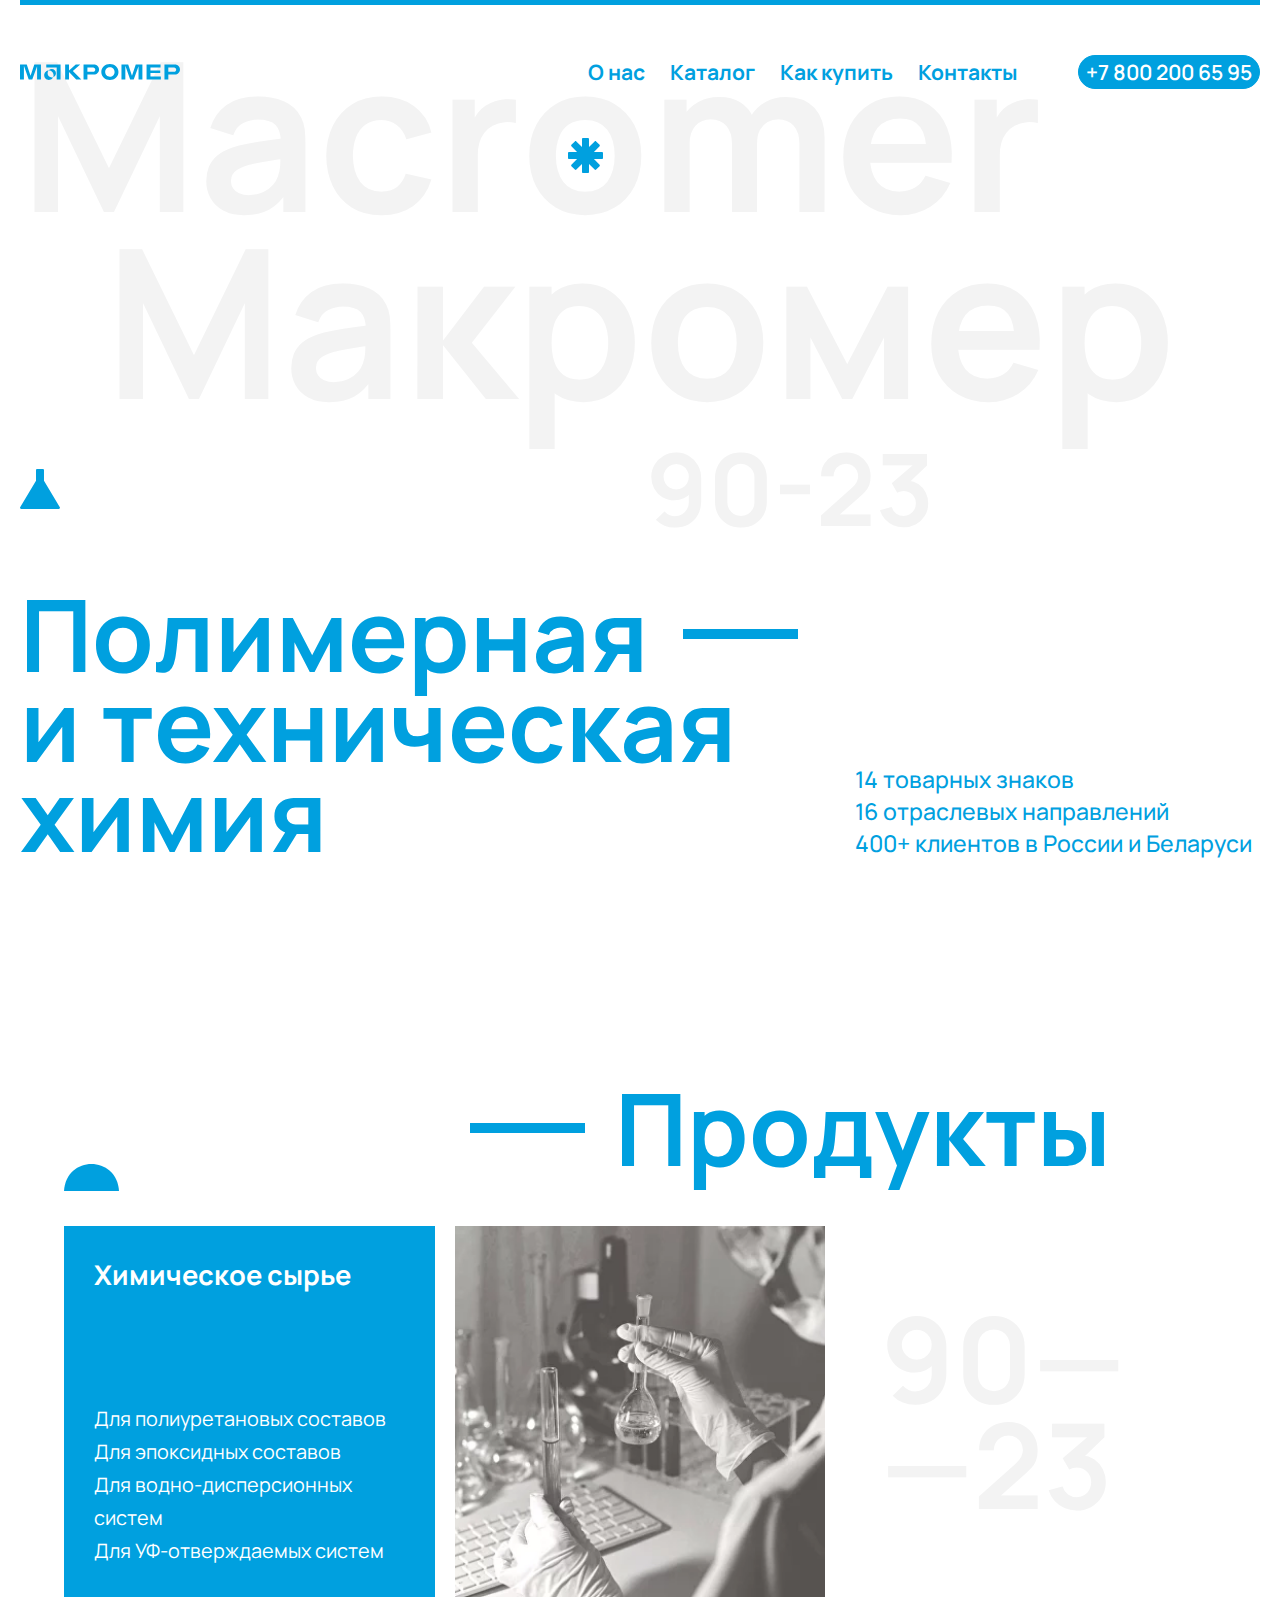
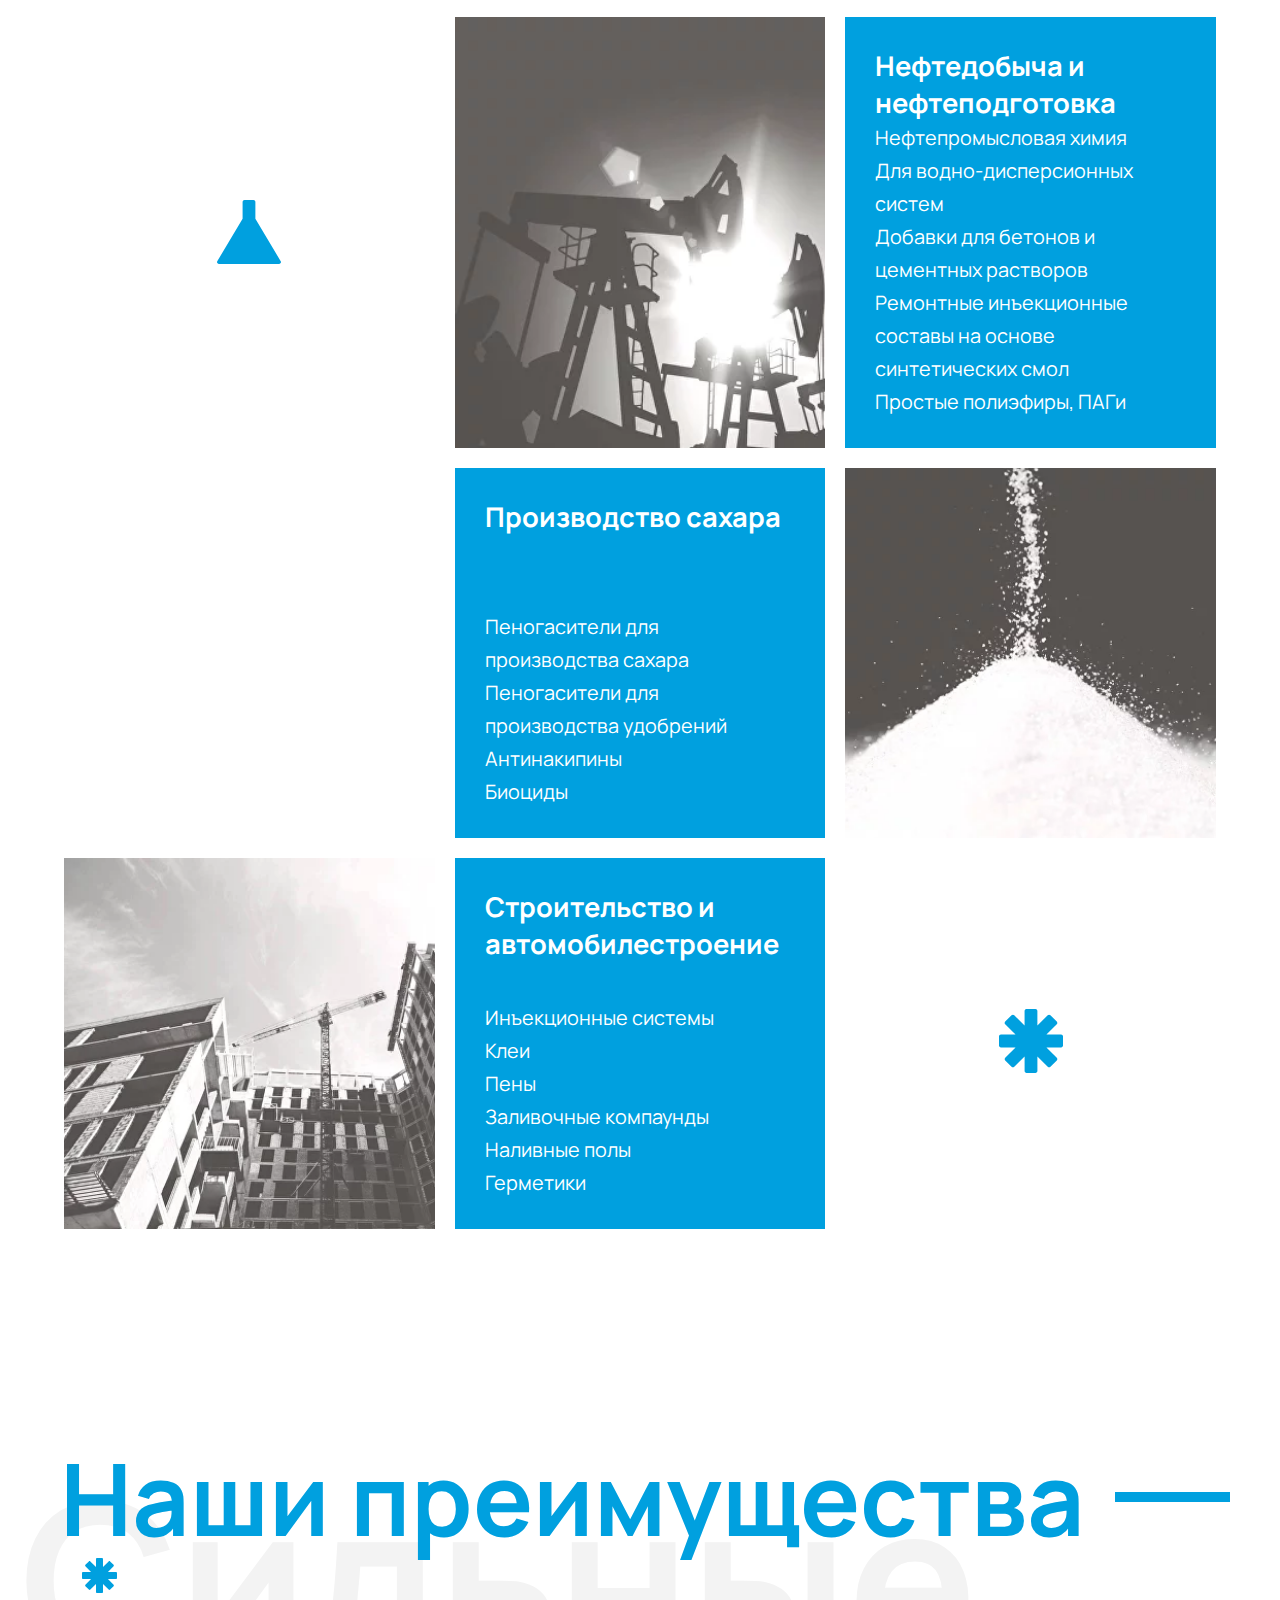
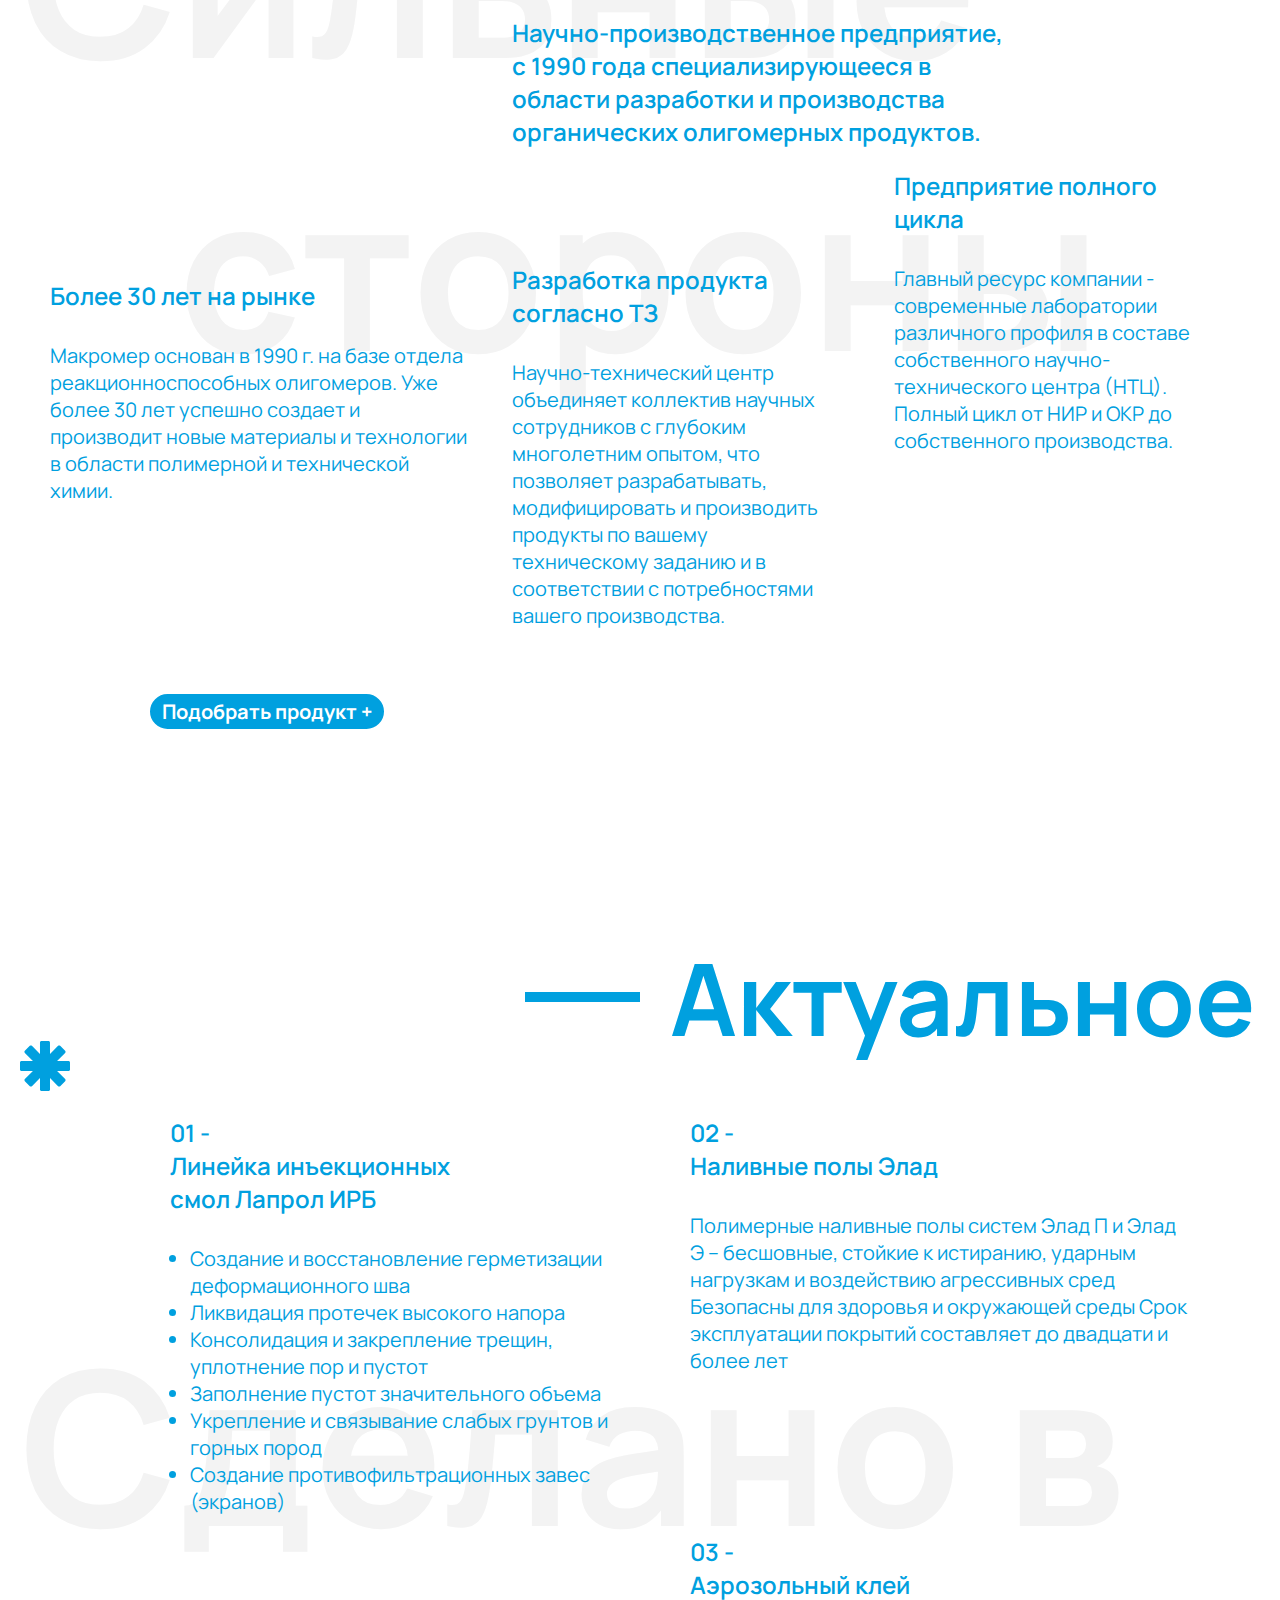
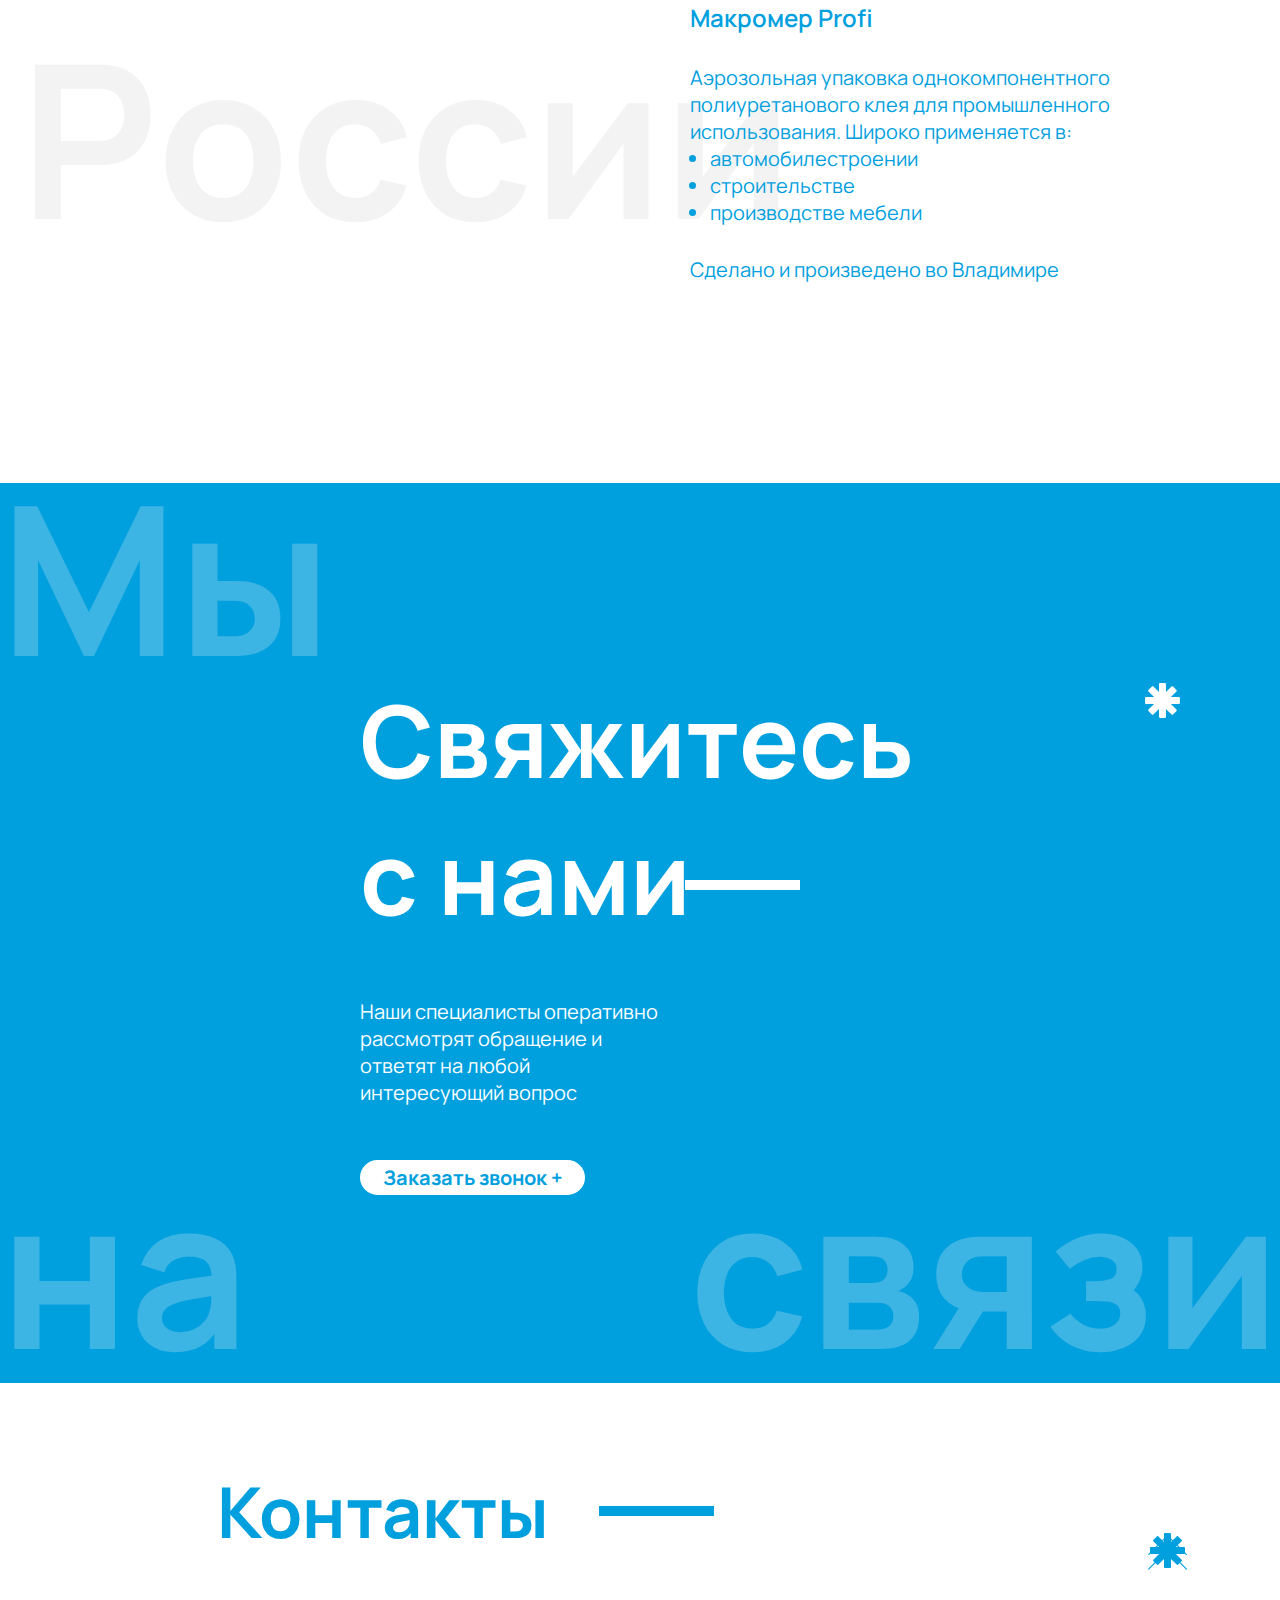
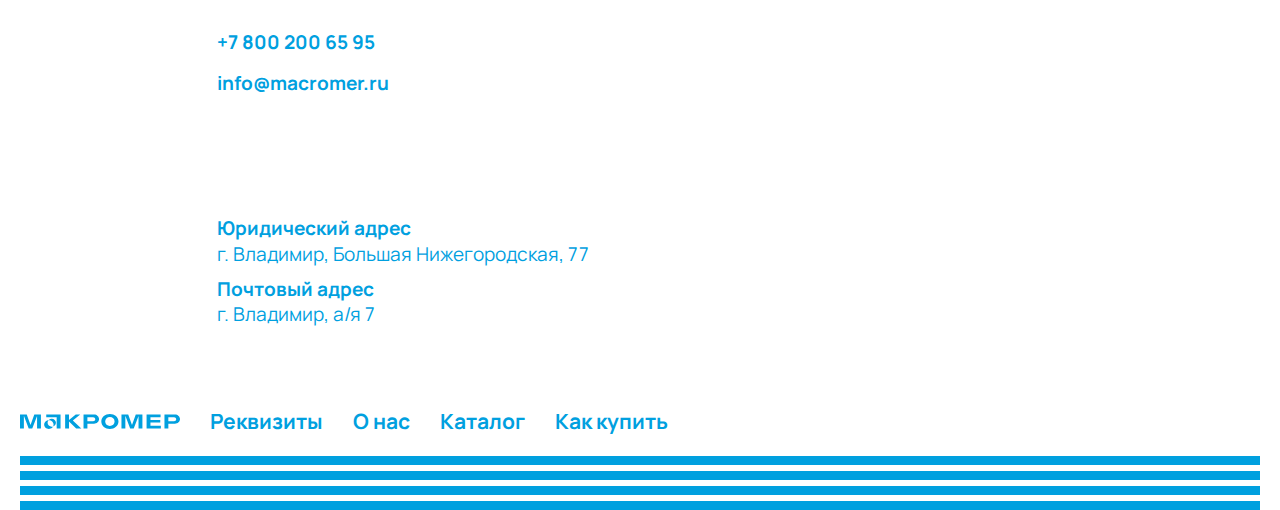
==== index.html @ e67e2e8d "Add files via upload" ====
<!DOCTYPE html>
<html lang="ru">
  <head>
    <meta charset="UTF-8" />
    <meta name="viewport" content="width=device-width, initial-scale=1.0" />
    <link rel="stylesheet" href="css/main.css" />
    <link rel="preconnect" href="https://fonts.googleapis.com" />
    <link rel="preconnect" href="https://fonts.gstatic.com" crossorigin />
    <link
      href="https://fonts.googleapis.com/css2?family=Manrope:wght@200;300;400;500;600;700;800&display=swap"
      rel="stylesheet"
    />
    <title>Главная</title>
  </head>
  <body>
    <header class="header" id="top">
      <hr />
      <div class="header__layout">
        <div class="header__layout__left">
          <div class="header__logo">
            <a href="/"><img src="img/logo.svg" alt="" /></a>
          </div>
        </div>

        <div class="header__hamburger" id="menu__open">
          <span></span><span></span><span></span>
        </div>
        <div class="header__layout__right" id="menu">
          <div class="header__logo">
            <a href="/"><img src="img/logo.svg" alt="" /></a>
          </div>
          <div class="menu-close" id="menu__close"
            ><svg
              xmlns="http://www.w3.org/2000/svg"
              xmlns:xlink="http://www.w3.org/1999/xlink"
              viewBox="0,0,256,256"
              width="24px"
              height="24px"
            >
              <g
                fill="#00a0df"
                fill-rule="nonzero"
                stroke="none"
                stroke-width="1"
                stroke-linecap="butt"
                stroke-linejoin="miter"
                stroke-miterlimit="10"
                stroke-dasharray=""
                stroke-dashoffset="0"
                font-family="none"
                font-weight="none"
                font-size="none"
                text-anchor="none"
                style="mix-blend-mode: normal"
              >
                <g transform="scale(10.66667,10.66667)">
                  <path
                    d="M4.99023,3.99023c-0.40692,0.00011 -0.77321,0.24676 -0.92633,0.62377c-0.15312,0.37701 -0.06255,0.80921 0.22907,1.09303l6.29297,6.29297l-6.29297,6.29297c-0.26124,0.25082 -0.36647,0.62327 -0.27511,0.97371c0.09136,0.35044 0.36503,0.62411 0.71547,0.71547c0.35044,0.09136 0.72289,-0.01388 0.97371,-0.27511l6.29297,-6.29297l6.29297,6.29297c0.25082,0.26124 0.62327,0.36648 0.97371,0.27512c0.35044,-0.09136 0.62411,-0.36503 0.71547,-0.71547c0.09136,-0.35044 -0.01388,-0.72289 -0.27512,-0.97371l-6.29297,-6.29297l6.29297,-6.29297c0.29576,-0.28749 0.38469,-0.72707 0.22393,-1.10691c-0.16075,-0.37985 -0.53821,-0.62204 -0.9505,-0.60988c-0.2598,0.00774 -0.50638,0.11632 -0.6875,0.30273l-6.29297,6.29297l-6.29297,-6.29297c-0.18827,-0.19353 -0.4468,-0.30272 -0.7168,-0.30273z"
                  ></path>
                </g>
              </g></svg
          ></div>
          <ul class="header__links">
            <li class="header__links-item">
              <a href="#" class="header__links-item-link">О нас</a>
            </li>
            <li class="header__links-item">
              <a href="#" class="header__links-item-link">Каталог</a>
            </li>
            <li class="header__links-item">
              <a href="#" class="header__links-item-link">Как купить</a>
            </li>
            <li class="header__links-item">
              <a href="#" class="header__links-item-link">Контакты</a>
            </li>
          </ul>
          <div class="header__phone">
            <a href="tel:+78002006595">+7 800 200 65 95</a>
          </div>
        </div>
      </div>
    </header>
    <main class="main">
      <section class="page-banner">
        <div class="page-banner__background">
          <span style="display: flex">
            Macr
            <div style="position: relative">
              <div>o</div>
              <div class="zvezdochka-wrapper">
                <img
                  class="page-banner__zvezdochka"
                  src="img/zvezdochka.svg"
                  alt=""
                />
              </div>
            </div>
            mer
          </span>
          <span>Макромер</span>
          <span>90-23</span>
        </div>
        <img src="img/filter.svg" alt="" class="page-banner__icon" />
        <div class="page-banner__title">
          <div class="page-banner__title__layout">
            <h2>
              Полимерная
              <div class="rectangle-wrapper">
                <div class="rectangle"></div>
              </div>
              и техническая химия
            </h2>
            <div class="page-banner__title__content">
              <ul class="page-banner__title__content__items">
                <li class="page-banner__title__content__items__text">
                  <span>14 товарных знаков</span>
                </li>
                <li class="page-banner__title__content__items__text">
                  <span>16 отраслевых направлений </span>
                </li>
                <li class="page-banner__title__content__items__text">
                  <span>400+ клиентов в России и Беларуси </span>
                </li>
              </ul>
            </div>
          </div>
          <div></div>
        </div>
      </section>
      <section class="products">
        <div class="products__heading">
          <div class="rectangle-wrapper">
            <div class="rectangle"></div>
          </div>
          <h2>Продукты</h2>
          <div class="half-circle">
            <img src="img/half-circle.svg" alt="" />
          </div>
        </div>
        <ul class="products__items">
          <li class="products__item item-blue">
            <h3>Химическое сырье</h3>
            <span>
              <ul>
                <li>Для полиуретановых составов</li>
                <li>Для эпоксидных составов</li>
                <li>Для водно-дисперсионных систем</li>
                <li>Для УФ-отверждаемых систем</li>
              </ul>
            </span>
          </li>
          <li class="products__item item-image">
            <img src="img/product-1.jpeg" alt="" />
          </li>
          <li class="products__item item-white">
            <span>90— —23</span>
          </li>
          <li class="products__item item-white">
            <img src="img/filter.svg" alt="" />
          </li>
          <li class="products__item item-image">
            <img src="img/product-2.jpeg" alt="" />
          </li>
          <li class="products__item item-blue">
            <h3>Нефтедобыча и нефтеподготовка</h3>

            <span>
              <ul>
                <li>Нефтепромысловая химия</li>
                <li>Для водно-дисперсионных систем</li>
                <li>Добавки для бетонов и цементных растворов</li>
                <li>
                  Ремонтные инъекционные составы на основе синтетических смол
                </li>
                <li>Простые полиэфиры, ПАГи</li>
              </ul>
            </span>
          </li>
          <li class="products__item item-white"></li>
          <li class="products__item item-blue">
            <h3>Производство сахара</h3>
            <span>
              <ul>
                <li>Пеногасители для производства сахара</li>
                <li>Пеногасители для производства удобрений</li>
                <li>Антинакипины</li>
                <li>Биоциды</li>
              </ul>
            </span>
          </li>
          <li class="products__item item-image">
            <img src="img/product-3.jpeg" alt="" />
          </li>
          <li class="products__item item-image">
            <img src="img/product-4.jpeg" alt="" />
          </li>
          <li class="products__item item-blue">
            <h3>Строительство и автомобилестроение</h3>
            <span>
              <ul>
                <li>Инъекционные системы</li>
                <li>Клеи</li>
                <li>Пены</li>
                <li>Заливочные компаунды</li>
                <li>Наливные полы</li>
                <li>Герметики</li>
              </ul>
            </span>
          </li>
          <li class="products__item item-white">
            <div class="zvezdochka">
              <img src="img/zvezdochka.svg" alt="" />
            </div>
          </li>
        </ul>
      </section>
      <section class="advantages">
        <div class="advantages__background">
          <span style="display: flex">
            <div style="position: relative; display: flex; height: 100%">
              <div>C</div>
              <div class="zvezdochka-wrapper">
                <img
                  class="actual__zvezdochka"
                  src="img/zvezdochka.svg"
                  alt=""
                />
              </div>
            </div>
            ильные стороны
          </span>
        </div>
        <div class="advantages__content">
          <div class="advantages__content__heading">
            <h2>Наши преимущества</h2>
            <div class="rectangle-wrapper">
              <div class="rectangle"></div>
            </div>
          </div>
          <div class="advantages__content__text">
            <ul class="advantages__content__text__items">
              <li class="advantages__content__text__item">
                <div class="advantages__content__text__item__wrapper">
                  <h3>
                    Научно-производственное предприятие, с 1990 года
                    специализирующееся в области разработки и производства
                    органических олигомерных продуктов.
                  </h3>
                </div>
              </li>
              <li class="advantages__content__text__item">
                <div class="advantages__content__text__item__wrapper">
                  <h3>Предприятие полного цикла</h3>
                  <span
                    >Главный ресурс компании - современные лаборатории
                    различного профиля в составе собственного
                    научно-технического центра (НТЦ). Полный цикл от НИР и ОКР
                    до собственного производства.</span
                  >
                </div>
              </li>
              <li class="advantages__content__text__item">
                <div class="advantages__content__text__item__wrapper">
                  <h3>Более 30 лет на рынке</h3>
                  <span
                    >Макромер основан в 1990 г. на базе отдела
                    реакционноспособных олигомеров. Уже более 30 лет успешно
                    создает и производит новые материалы и технологии в области
                    полимерной и технической химии.</span
                  >
                </div>
              </li>
              <li class="advantages__content__text__item">
                <div class="advantages__content__text__item__wrapper">
                  <h3>Разработка продукта согласно ТЗ</h3>
                  <span
                    >Научно-технический центр объединяет коллектив научных
                    сотрудников с глубоким многолетним опытом, что позволяет
                    разрабатывать, модифицировать и производить продукты по
                    вашему техническому заданию и в соответствии с потребностями
                    вашего производства.</span
                  >
                </div>
              </li>
            </ul>
            <a href="#" class="blue-button">Подобрать продукт +</a>
          </div>
        </div>
      </section>
      <section class="actual">
     
        <div class="actual__background">
          <span> Сделано в России </span>
        </div>
        <div class="actual__content">
          
          <div class="actual__content__heading">
            <div class="rectangle-wrapper">
              <div class="rectangle"></div>
            </div>
            <h2>Актуальное</h2>
          </div>
          <div class="actual__content__text">
            <div class="zvezdochka">
                <img src="img/zvezdochka.svg" alt="">
              </div>
            <ul class="actual__content__text__items">
              <li class="actual__content__text__item">
                <div class="actual__content__text__item__wrapper">
                  <h3>
                    01 -<br />
                    Линейка инъекционных<br />
                    смол Лапрол ИРБ
                  </h3>

                  <span
                    ><ul>
                      <li>
                        Создание и восстановление герметизации деформационного
                        шва
                      </li>
                      <li>Ликвидация протечек высокого напора</li>
                      <li>
                        Консолидация и закрепление трещин, уплотнение пор и
                        пустот
                      </li>
                      <li>Заполнение пустот значительного объема</li>
                      <li>
                        Укрепление и связывание слабых грунтов и горных пород
                      </li>
                      <li>Создание противофильтрационных завес (экранов)</li>
                    </ul></span
                  >
                </div>
              </li>
              <li class="actual__content__text__item">
                <div class="actual__content__text__item__wrapper">
                  <h3>
                    02 -<br />
                    Наливные полы Элад
                  </h3>

                  <span>
                    Полимерные наливные полы систем Элад П и Элад Э – бесшовные,
                    стойкие к истиранию, ударным нагрузкам и воздействию
                    агрессивных сред Безопасны для здоровья и окружающей среды
                    Срок эксплуатации покрытий составляет до двадцати и более
                    лет</span
                  >
                </div>
              </li>
              <li class="actual__content__text__item">
                <div class="actual__content__text__item__wrapper">
                  <h3>
                    03 -<br />
                    Аэрозольный клей<br />
                    Макромер Profi
                  </h3>

                  <span>
                    Аэрозольная упаковка однокомпонентного полиуретанового клея
                    для промышленного использования. Широко применяется в:

                    <ul>
                      <li>автомобилестроении</li>
                      <li>строительстве</li>
                      <li>производстве мебели</li>
                    </ul>
                    
                  </span>
                  <span>Сделано и произведено во Владимире
                  </span>
                </div>
              </li>
            </ul>
          </div>
        </div>
      </section>
      <section class="contact-us">
        <div class="contact-us__background-text">
          <span>Мы</span><span>на</span><span>связи </span>
        </div>
        <div class="zvezdochka">
          <img src="img/zvezdochka-white.svg" alt="" />
        </div>
        <div class="contact-us__content">
          <div class="contact-us__content__heading">
            <h2>Свяжитесь с нами</h2>
            <div class="rectangle-wrapper">
              <div class="rectangle"></div>
            </div>
          </div>
          <div class="contact-us__content__text">
            <span
              >Наши специалисты оперативно рассмотрят обращение и ответят на
              любой интересующий вопрос</span
            >
          </div>
          <a class="white-button"> Заказать звонок + </a>
        </div>
      </section>
    </main>
    <footer class="footer">
      <div class="footer__layout">
        <div class="anim-elements">
          <div class="anim-elements__wrapper">
            <div class="zvezdochka">
              <img src="img/zvezdochka.svg" alt="" />
            </div>
            <div class="to-top">
              <a href="#top">
                <img src="img/to-top.svg" alt="" />
              </a>
            </div>
          </div>
        </div>
        <div class="footer__layout__contacts">
          <div class="footer__layout__contacts__heading">
            <h2>Контакты</h2>
            <div class="rectangle-wrapper">
              <div class="rectangle"></div>
            </div>
          </div>

          <div class="footer__layout__contacts__info">
            <a href="tel:+78002006595">+7 800 200 65 95</a>
            <a href="mailto:info@macromer.ru">info@macromer.ru</a>
          </div>
          <div class="footer__layout__contacts__address">
            <div class="footer__layout__contacts__address__item">
              <h3>Юридический адрес</h3>
              <span>г. Владимир, Большая Нижегородская, 77 </span>
            </div>
            <div class="footer__layout__contacts__address__item">
              <h3>Почтовый адрес</h3>
              <span>г. Владимир, а/я 7 </span>
            </div>
          </div>
        </div>
        <div class="footer__layout__map">
          <div style="position: relative; overflow: hidden; height: 100%">
            <iframe
              src="https://yandex.ru/map-widget/v1/?ll=40.444223%2C56.145800&mode=whatshere&whatshere%5Bpoint%5D=40.443726%2C56.145806&whatshere%5Bzoom%5D=17&z=17.98"
              frameborder="0"
              allowfullscreen="true"
              style="position: relative"
            ></iframe>
          </div>
        </div>
      </div>
      <div class="footer__links">
        <ul class="footer__links-list">
          <li class="footer__links-list-item">
            <a href="#" class="footer__links-list-item-link"
              ><img style="max-width: 160px" src="img/logo.svg" alt=""
            /></a>
          </li>
          <li class="footer__links-list-item">
            <a href="https://disk.yandex.ru/i/RERQAyBdCpQuLw" class="footer__links-list-item-link">Реквизиты</a>
          </li>
          <li class="footer__links-list-item">
            <a href="#" class="footer__links-list-item-link">О нас</a>
          </li>
          <li class="footer__links-list-item">
            <a href="#" class="footer__links-list-item-link">Каталог</a>
          </li>
          <li class="footer__links-list-item">
            <a href="#" class="footer__links-list-item-link">Как купить</a>
          </li>
        </ul>
      </div>
      <div class="footer__hr">
        <hr />
        <hr />
        <hr />
        <hr />
      </div>
    </footer>

    <script src="js/script.js"></script>
  </body>
</html>
---- css/main.css ----
@charset "UTF-8";
@keyframes el-rotate {
  0% {
    transform: rotate(0deg);
  }
  50% {
    transform: rotate(360deg);
  }
  100% {
    transform: rotate(0deg);
  }
}
@keyframes el-height {
  0% {
    top: 100px;
  }
  50% {
    top: 70px;
  }
  100% {
    top: 100px;
  }
}
@keyframes el-width {
  from {
    width: 0px;
  }
  to {
    width: 115px;
  }
}
@keyframes el-rotate {
  0% {
    transform: rotate(0deg);
  }
  50% {
    transform: rotate(360deg);
  }
  100% {
    transform: rotate(0deg);
  }
}
@keyframes el-height {
  0% {
    top: 100px;
  }
  50% {
    top: 70px;
  }
  100% {
    top: 100px;
  }
}
@keyframes el-width {
  from {
    width: 0px;
  }
  to {
    width: 115px;
  }
}
/*Цвета проекта*/
/*Шрифт проекта*/
/*Базовые стили проекта*/
html {
  scroll-behavior: smooth;
}

body {
  overflow-x: hidden;
}

* {
  padding: 0px;
  margin: 0px;
  box-sizing: border-box;
  font-family: "Manrope", sans-serif;
}

body, ul, li, a, button, h1, h2, h3, h4, input, textarea, hr {
  padding: 0px;
  margin: 0px;
  font-family: "Manrope", sans-serif;
}

.footer {
  margin: 0px 20px;
}

ul {
  list-style: none;
}

h1, h2, h3, h4, h5, span {
  color: #00a0df;
}

a {
  text-decoration: none;
  color: #00a0df;
}

.body-block {
  overflow: hidden;
}

.main {
  display: flex;
  flex-direction: column;
  gap: 200px;
  align-items: center;
}
@media (max-width: 992px) {
  .main {
    gap: 70px;
  }
}
@media (max-width: 768px) {
  .main {
    gap: 60px;
  }
}
@media (max-width: 576px) {
  .main {
    gap: 50px;
  }
}
@media (max-width: 380px) {
  .main {
    gap: 50px;
  }
}

h2 {
  font-size: 100px;
}
@media (max-width: 992px) {
  h2 {
    font-size: 70px;
  }
}

.zvezdochka {
  position: absolute;
  animation-name: el-rotate;
  animation-duration: 5s;
  animation-iteration-count: infinite;
}
@media (max-width: 992px) {
  .zvezdochka img {
    max-width: 35px;
  }
}

.white-button {
  background: white;
  color: #00a0df;
  padding: 2px 5px;
  border-radius: 30px;
  font-size: 20px;
  font-weight: 700;
  cursor: pointer;
  transition: 0.3s ease;
  border: 2px solid white;
  max-width: 225px;
  display: flex;
  justify-content: center;
}
.white-button:hover {
  background: #00a0df;
  color: white;
}

.blue-button {
  background: #00a0df;
  color: white;
  padding: 2px 10px;
  border-radius: 30px;
  font-size: 20px;
  font-weight: 700;
  cursor: pointer;
  transition: 0.3s ease;
  border: 2px solid #00a0df;
  max-width: 225px;
  display: flex;
  justify-content: center;
}
.blue-button:hover {
  background: white;
  color: #00a0df;
}

.rectangle-wrapper {
  width: 115px;
}
.rectangle-wrapper .rectangle {
  background: #00a0df;
  height: 10px;
  animation-duration: 2s;
  animation-name: el-width;
  max-width: 115px;
}
@keyframes el-width {
  from {
    width: 0px;
  }
  to {
    width: 115px;
  }
}

.how-to-buy .page-banner h1 {
  font-size: 100px;
}
@media (max-width: 768px) {
  .how-to-buy .contact-us {
    height: 650px;
  }
}

@keyframes el-rotate {
  0% {
    transform: rotate(0deg);
  }
  50% {
    transform: rotate(360deg);
  }
  100% {
    transform: rotate(0deg);
  }
}
@keyframes el-height {
  0% {
    top: 100px;
  }
  50% {
    top: 70px;
  }
  100% {
    top: 100px;
  }
}
@keyframes el-width {
  from {
    width: 0px;
  }
  to {
    width: 115px;
  }
}
@keyframes el-rotate {
  0% {
    transform: rotate(0deg);
  }
  50% {
    transform: rotate(360deg);
  }
  100% {
    transform: rotate(0deg);
  }
}
@keyframes el-height {
  0% {
    top: 100px;
  }
  50% {
    top: 70px;
  }
  100% {
    top: 100px;
  }
}
@keyframes el-width {
  from {
    width: 0px;
  }
  to {
    width: 115px;
  }
}
/*Цвета проекта*/
/*Шрифт проекта*/
/*Базовые стили проекта*/
html {
  scroll-behavior: smooth;
}

body {
  overflow-x: hidden;
}

* {
  padding: 0px;
  margin: 0px;
  box-sizing: border-box;
  font-family: "Manrope", sans-serif;
}

body, ul, li, a, button, h1, h2, h3, h4, input, textarea, hr {
  padding: 0px;
  margin: 0px;
  font-family: "Manrope", sans-serif;
}

.footer {
  margin: 0px 20px;
}

ul {
  list-style: none;
}

h1, h2, h3, h4, h5, span {
  color: #00a0df;
}

a {
  text-decoration: none;
  color: #00a0df;
}

.body-block {
  overflow: hidden;
}

.main {
  display: flex;
  flex-direction: column;
  gap: 200px;
  align-items: center;
}
@media (max-width: 992px) {
  .main {
    gap: 70px;
  }
}
@media (max-width: 768px) {
  .main {
    gap: 60px;
  }
}
@media (max-width: 576px) {
  .main {
    gap: 50px;
  }
}
@media (max-width: 380px) {
  .main {
    gap: 50px;
  }
}

h2 {
  font-size: 100px;
}
@media (max-width: 992px) {
  h2 {
    font-size: 70px;
  }
}

.zvezdochka {
  position: absolute;
  animation-name: el-rotate;
  animation-duration: 5s;
  animation-iteration-count: infinite;
}
@media (max-width: 992px) {
  .zvezdochka img {
    max-width: 35px;
  }
}

.white-button {
  background: white;
  color: #00a0df;
  padding: 2px 5px;
  border-radius: 30px;
  font-size: 20px;
  font-weight: 700;
  cursor: pointer;
  transition: 0.3s ease;
  border: 2px solid white;
  max-width: 225px;
  display: flex;
  justify-content: center;
}
.white-button:hover {
  background: #00a0df;
  color: white;
}

.blue-button {
  background: #00a0df;
  color: white;
  padding: 2px 10px;
  border-radius: 30px;
  font-size: 20px;
  font-weight: 700;
  cursor: pointer;
  transition: 0.3s ease;
  border: 2px solid #00a0df;
  max-width: 225px;
  display: flex;
  justify-content: center;
}
.blue-button:hover {
  background: white;
  color: #00a0df;
}

.rectangle-wrapper {
  width: 115px;
}
.rectangle-wrapper .rectangle {
  background: #00a0df;
  height: 10px;
  animation-duration: 2s;
  animation-name: el-width;
  max-width: 115px;
}
@keyframes el-width {
  from {
    width: 0px;
  }
  to {
    width: 115px;
  }
}

.header {
  position: relative;
  z-index: 3;
}
.header hr {
  margin: 0px 20px;
  background: #00a0df;
  height: 5px;
  border: 1px solid #00a0df;
  margin-bottom: 30px;
}
@media (max-width: 768px) {
  .header hr {
    margin-bottom: 0px;
  }
}
.header .sticky {
  position: fixed !important;
  background: white;
  /*justify-content: space-around !important*/
  z-index: 3 !important;
}
.header .header__layout {
  display: Flex;
  justify-content: space-between;
  width: 100%;
  top: 0px;
  left: 0px;
  padding: 20px 20px;
  transition: 0.3s ease;
}
@media (max-width: 992px) {
  .header .header__layout {
    position: relative;
    z-index: 2;
  }
}
.header .header__layout .header__layout__left {
  display: Flex;
  align-items: center;
}
.header .header__layout .header__layout__left .header__logo a {
  height: 100%;
  display: flex;
}
.header .header__layout .header__layout__left .header__logo a img {
  max-width: 160px;
}
.header .header__layout .menu--open {
  right: 0px !important;
}
.header .header__layout .header__layout__right {
  gap: 60px;
  display: Flex;
  justify-content: space-between;
  align-items: center;
}
@media (max-width: 992px) {
  .header .header__layout .header__layout__right {
    position: absolute;
    flex-direction: column;
    justify-content: flex-start;
    background: white;
    z-index: 1;
    top: 0px;
    height: 100vh;
    right: -1000px;
    width: 100%;
    align-items: baseline;
    padding: 30px;
    transition: 0.3s ease;
  }
}
.header .header__layout .header__layout__right .header__logo {
  display: none;
}
@media (max-width: 992px) {
  .header .header__layout .header__layout__right .header__logo {
    display: flex;
  }
}
.header .header__layout .header__layout__right .header__logo a img {
  max-width: 160px;
}
.header .header__layout .header__layout__right .menu-close {
  display: none;
  cursor: pointer;
}
@media (max-width: 992px) {
  .header .header__layout .header__layout__right .menu-close {
    display: flex;
    position: absolute;
    right: 20px;
    top: 20px;
  }
}
.header .header__layout .header__layout__right .menu-close a svg g {
  transition: 0.3s ease;
}
.header .header__layout .header__layout__right .menu-close a:hover g {
  fill: black;
}
.header .header__layout .header__layout__right .header__links {
  display: flex;
  gap: 25px;
}
@media (max-width: 992px) {
  .header .header__layout .header__layout__right .header__links {
    flex-direction: column;
  }
}
.header .header__layout .header__layout__right .header__links .header__links-item .header__links-item-link {
  position: relative;
  color: #00a0df;
  cursor: pointer;
  line-height: 1;
  text-decoration: none;
  font-size: 21px;
  line-height: 1.35;
  font-weight: 700;
}
.header .header__layout .header__layout__right .header__links .header__links-item .header__links-item-link:after {
  display: block;
  position: absolute;
  left: 0;
  width: 0;
  height: 2px;
  background-color: #00a0df;
  content: "";
  transition: width 0.3s ease-out;
}
.header .header__layout .header__layout__right .header__links .header__links-item .header__links-item-link:hover:after, .header .header__layout .header__layout__right .header__links .header__links-item .header__links-item-link:focus:after {
  width: 100%;
}
.header .header__layout .header__layout__right .header__phone {
  display: Flex;
}
.header .header__layout .header__layout__right .header__phone a {
  padding: 2px 7px;
  background: #00a0df;
  transition: 0.3s ease;
  border-radius: 30px;
  color: white;
  font-weight: 600;
  font-size: 21px;
  border: 1px solid #00a0df;
}
.header .header__layout .header__layout__right .header__phone a:hover {
  background: white;
  color: #00a0df;
  border: 1px solid #00a0df;
}
.header .header__layout .header__hamburger {
  display: none;
  flex-direction: column;
  justify-content: center;
  align-items: center;
  gap: 4px;
  background: #00a0df;
  border-radius: 20px;
  transition: 0.3s ease;
  padding: 12px;
  cursor: pointer;
  border: 1px solid #00a0df;
}
@media (max-width: 992px) {
  .header .header__layout .header__hamburger {
    display: flex;
  }
}
@media (max-width: 768px) {
  .header .header__layout .header__hamburger {
    padding: 10px;
  }
}
.header .header__layout .header__hamburger:hover {
  background: white;
}
.header .header__layout .header__hamburger:hover span {
  background: #00a0df;
}
.header .header__layout .header__hamburger span {
  transition: 0.3s ease;
  width: 20px;
  height: 3px;
  background: white;
}

.footer .footer__layout {
  display: Flex;
  width: 100%;
  justify-content: center;
  padding: 80px 0px;
  align-items: center;
  position: relative;
}
@media (max-width: 992px) {
  .footer .footer__layout {
    flex-direction: column;
    gap: 30px;
  }
}
@media (max-width: 380px) {
  .footer .footer__layout {
    padding: 50px 0px;
    overflow: hidden;
  }
}
.footer .footer__layout .anim-elements {
  position: absolute;
  right: 110px;
  top: 150px;
}
@media (max-width: 992px) {
  .footer .footer__layout .anim-elements {
    right: 150px;
    top: 190px;
  }
}
@media (max-width: 768px) {
  .footer .footer__layout .anim-elements {
    right: 80px;
  }
}
@media (max-width: 576px) {
  .footer .footer__layout .anim-elements {
    right: 30px;
    top: 150px;
  }
}
@media (max-width: 380px) {
  .footer .footer__layout .anim-elements {
    right: 40px;
  }
}
@media (max-width: 400px) {
  .footer .footer__layout .anim-elements {
    top: 120px;
  }
}
.footer .footer__layout .anim-elements .anim-elements__wrapper {
  position: relative;
}
.footer .footer__layout .anim-elements .anim-elements__wrapper .zvezdochka {
  position: absolute;
  height: 35px;
  animation-name: el-rotate;
  animation-duration: 5s;
  animation-iteration-count: infinite;
}
.footer .footer__layout .anim-elements .anim-elements__wrapper .zvezdochka img {
  max-width: 35px;
}
.footer .footer__layout .anim-elements .anim-elements__wrapper .to-top {
  position: absolute;
  height: 35px;
  animation-name: el-height;
  animation-duration: 3s;
  animation-iteration-count: infinite;
}
.footer .footer__layout .anim-elements .anim-elements__wrapper .to-top img {
  max-width: 35px;
  transform: rotate(270deg);
}
@keyframes el-height {
  0% {
    top: 100px;
  }
  50% {
    top: 70px;
  }
  100% {
    top: 100px;
  }
}
.footer .footer__layout__contacts {
  display: flex;
  flex-direction: column;
  gap: 70px;
  padding-right: 350px;
}
@media (max-width: 992px) {
  .footer .footer__layout__contacts {
    padding-right: 0px;
    gap: 10px;
  }
}
.footer .footer__layout__contacts .footer__layout__contacts__heading {
  display: Flex;
  align-items: center;
  gap: 50px;
}
.footer .footer__layout__contacts .footer__layout__contacts__heading h2 {
  font-size: 70px;
  font-weight: 700;
}
@media (max-width: 576px) {
  .footer .footer__layout__contacts .footer__layout__contacts__heading h2 {
    font-size: 40px;
  }
}
@media (max-width: 380px) {
  .footer .footer__layout__contacts .footer__layout__contacts__heading h2 {
    font-size: 36px;
  }
}
.footer .footer__layout__contacts .footer__layout__contacts__heading .rectangle-wrapper {
  width: 115px;
}
@media (max-width: 380px) {
  .footer .footer__layout__contacts .footer__layout__contacts__heading .rectangle-wrapper {
    position: absolute;
    right: -30px;
    top: 72px;
  }
}
.footer .footer__layout__contacts .footer__layout__contacts__heading .rectangle-wrapper .rectangle {
  background: #00a0df;
  height: 10px;
  animation-duration: 2s;
  animation-name: el-width;
  max-width: 115px;
}
.footer .footer__layout__contacts .footer__layout__contacts__info {
  display: Flex;
  flex-direction: column;
  gap: 15px;
}
.footer .footer__layout__contacts .footer__layout__contacts__info a {
  font-weight: 700;
  font-size: 19px;
}
.footer .footer__layout__contacts .footer__layout__contacts__address {
  display: Flex;
  flex-direction: column;
  gap: 10px;
  padding-top: 50px;
}
@media (max-width: 992px) {
  .footer .footer__layout__contacts .footer__layout__contacts__address {
    padding-top: 0px;
  }
}
.footer .footer__layout__contacts .footer__layout__contacts__address .footer__layout__contacts__address__item {
  display: Flex;
  flex-direction: column;
}
.footer .footer__layout__contacts .footer__layout__contacts__address .footer__layout__contacts__address__item h3 {
  font-size: 19px;
  line-height: 1.3;
  font-weight: 700;
}
@media (max-width: 576px) {
  .footer .footer__layout__contacts .footer__layout__contacts__address .footer__layout__contacts__address__item h3 {
    font-size: 16px;
  }
}
.footer .footer__layout__contacts .footer__layout__contacts__address .footer__layout__contacts__address__item span {
  font-size: 19px;
}
@media (max-width: 576px) {
  .footer .footer__layout__contacts .footer__layout__contacts__address .footer__layout__contacts__address__item span {
    font-size: 16px;
  }
}
.footer .footer__layout__map {
  position: absolute;
  right: 0px;
  bottom: -40px;
  height: 360px;
}
@media (max-width: 992px) {
  .footer .footer__layout__map {
    position: static;
    width: 100%;
    height: 300px;
  }
}
.footer .footer__layout__map iframe {
  width: 560px;
  height: 100%;
}
@media (max-width: 992px) {
  .footer .footer__layout__map iframe {
    width: 100%;
  }
}
.footer .footer__links .footer__links-list {
  display: flex;
  gap: 30px;
  width: calc(100% - 560px);
  flex-wrap: wrap;
}
@media (max-width: 992px) {
  .footer .footer__links .footer__links-list {
    width: auto;
  }
}
.footer .footer__links .footer__links-list .footer__links-list-item a {
  position: relative;
  color: #00a0df;
  cursor: pointer;
  line-height: 1;
  text-decoration: none;
  font-size: 21px;
  line-height: 1.35;
  font-weight: 700;
  transition: 0.3s ease;
}
.footer .footer__links .footer__links-list .footer__links-list-item a:after {
  display: block;
  position: absolute;
  left: 0;
  width: 0;
  height: 2px;
  background-color: #00a0df;
  content: "";
  transition: width 0.3s ease-out;
}
.footer .footer__links .footer__links-list .footer__links-list-item a:hover:after, .footer .footer__links .footer__links-list .footer__links-list-item a:focus:after {
  width: 100%;
}
.footer .footer__hr {
  padding-top: 20px;
  display: Flex;
  flex-direction: column;
  gap: 6px;
}
.footer .footer__hr hr {
  background-color: #00a0df;
  width: 100%;
  height: 9px;
  border: none;
}

@keyframes el-rotate {
  0% {
    transform: rotate(0deg);
  }
  50% {
    transform: rotate(360deg);
  }
  100% {
    transform: rotate(0deg);
  }
}
@keyframes el-height {
  0% {
    top: 100px;
  }
  50% {
    top: 70px;
  }
  100% {
    top: 100px;
  }
}
@keyframes el-width {
  from {
    width: 0px;
  }
  to {
    width: 115px;
  }
}
.page-banner {
  position: relative;
  height: 820px;
  overflow: hidden;
  display: flex;
  align-items: flex-end;
  margin: -70px 20px 0px;
}
@media (max-width: 992px) {
  .page-banner {
    height: 620px;
  }
}
@media (max-width: 768px) {
  .page-banner {
    height: 670px;
  }
}
@media (max-width: 576px) {
  .page-banner {
    height: 545px;
  }
}
@media (max-width: 380px) {
  .page-banner {
    height: 515px;
  }
}
.page-banner .page-banner__background {
  position: absolute;
  display: flex;
  flex-direction: column;
  width: 100%;
  z-index: -1;
  top: 0px;
}
@media (max-width: 576px) {
  .page-banner .page-banner__background {
    gap: 30px;
  }
}
@media (max-width: 380px) {
  .page-banner .page-banner__background {
    top: 45px;
  }
}
.page-banner .page-banner__background span {
  font-size: calc(5em + 10vw);
  /*font-size: 205px*/
  color: #f3f3f3;
  font-weight: 700;
  line-height: 0.9;
}
@media (max-width: 992px) {
  .page-banner .page-banner__background span {
    font-size: calc(4em + 10vw);
  }
}
@media (max-width: 768px) {
  .page-banner .page-banner__background span {
    font-size: calc(3em + 10vw);
  }
}
@media (max-width: 576px) {
  .page-banner .page-banner__background span {
    font-size: calc(2em + 10vw);
  }
}
@media (max-width: 380px) {
  .page-banner .page-banner__background span {
    font-size: calc(1em + 10vw);
  }
}
.page-banner .page-banner__background span div .zvezdochka-wrapper {
  position: absolute;
  width: 100%;
  top: 0px;
  height: 100%;
  display: flex;
  right: 0px;
  align-items: center;
  justify-content: center;
  padding-top: 36%;
}
@media (max-width: 768px) {
  .page-banner .page-banner__background span div .zvezdochka-wrapper {
    display: none;
  }
}
@media (max-width: 576px) {
  .page-banner .page-banner__background span div .zvezdochka-wrapper {
    display: flex;
  }
}
.page-banner .page-banner__background span div .page-banner__zvezdochka {
  width: 100%;
  max-width: 35px;
  height: 35px;
  animation-name: el-rotate;
  animation-duration: 5s;
  animation-iteration-count: infinite;
  display: flex;
  align-items: center;
}
@media (max-width: 576px) {
  .page-banner .page-banner__background span div .page-banner__zvezdochka {
    display: flex;
    height: 15px;
    width: 15px;
  }
}
@media (max-width: 380px) {
  .page-banner .page-banner__background span div .page-banner__zvezdochka {
    height: 10px;
    width: 10px;
  }
}
.page-banner .page-banner__background span:first-child {
  text-align: left;
}
@media (max-width: 992px) {
  .page-banner .page-banner__background span:first-child {
    opacity: 0.5;
  }
}
.page-banner .page-banner__background span:nth-child(2) {
  text-align: center;
}
@media (max-width: 992px) {
  .page-banner .page-banner__background span:nth-child(2) {
    opacity: 0.5;
  }
}
.page-banner .page-banner__background span:last-child {
  text-align: center;
  font-size: 100px;
  padding-top: 30px;
  padding-left: 300px;
}
@media (max-width: 768px) {
  .page-banner .page-banner__background span:last-child {
    padding-left: 0px;
    text-align: end;
  }
}
@media (max-width: 576px) {
  .page-banner .page-banner__background span:last-child {
    padding-top: 0px;
    font-size: calc(2em + 10vw);
  }
}
.page-banner .page-banner__icon {
  position: absolute;
  left: 0px;
  bottom: 350px;
  max-width: 40px;
}
@media (max-width: 768px) {
  .page-banner .page-banner__icon {
    left: 30px;
    bottom: 350px;
    max-width: 40px;
  }
}
@media (max-width: 576px) {
  .page-banner .page-banner__icon {
    left: 8%;
    bottom: 300px;
    max-width: 25px;
  }
}
@media (max-width: 380px) {
  .page-banner .page-banner__icon {
    left: 8%;
    bottom: 270px;
    max-width: 25px;
  }
}
.page-banner .page-banner__title .page-banner__title__layout {
  display: flex;
  width: 100%;
  gap: 20px;
  align-items: end;
}
@media (max-width: 768px) {
  .page-banner .page-banner__title .page-banner__title__layout {
    flex-direction: column;
    align-items: flex-start;
  }
}
@media (max-width: 380px) {
  .page-banner .page-banner__title .page-banner__title__layout {
    gap: 30px;
  }
}
.page-banner .page-banner__title .page-banner__title__layout h2, .page-banner .page-banner__title .page-banner__title__layout h1 {
  display: flex;
  flex-wrap: wrap;
  align-items: center;
  line-height: 0.9;
  font-weight: 700;
  min-width: 778px;
  position: relative;
}
@media (max-width: 992px) {
  .page-banner .page-banner__title .page-banner__title__layout h2, .page-banner .page-banner__title .page-banner__title__layout h1 {
    min-width: auto;
  }
}
@media (max-width: 576px) {
  .page-banner .page-banner__title .page-banner__title__layout h2, .page-banner .page-banner__title .page-banner__title__layout h1 {
    font-size: 50px;
  }
}
@media (max-width: 380px) {
  .page-banner .page-banner__title .page-banner__title__layout h2, .page-banner .page-banner__title .page-banner__title__layout h1 {
    font-size: 39px;
    line-height: 44px;
  }
}
@media (max-width: 350px) {
  .page-banner .page-banner__title .page-banner__title__layout h2, .page-banner .page-banner__title .page-banner__title__layout h1 {
    font-size: 36px;
  }
}
.page-banner .page-banner__title .page-banner__title__layout .rectangle-wrapper {
  margin-left: 35px;
}
@media (max-width: 992px) {
  .page-banner .page-banner__title .page-banner__title__layout .rectangle-wrapper {
    position: absolute;
    bottom: 17px;
    left: 50%;
  }
}
@media (max-width: 380px) {
  .page-banner .page-banner__title .page-banner__title__layout .rectangle-wrapper {
    bottom: 10px;
    left: 45%;
  }
}
.page-banner .page-banner__title .page-banner__title__layout .page-banner__title__content {
  max-width: 405px;
  width: 100%;
}
.page-banner .page-banner__title .page-banner__title__layout .page-banner__title__content span {
  font-size: 23px;
  font-weight: 500;
}
@media (max-width: 576px) {
  .page-banner .page-banner__title .page-banner__title__layout .page-banner__title__content span {
    font-size: 20px;
  }
}
@media (max-width: 380px) {
  .page-banner .page-banner__title .page-banner__title__layout .page-banner__title__content span {
    font-size: 15px;
  }
}

.products {
  display: flex;
  flex-direction: column;
  justify-content: center;
  width: 90%;
  gap: 30px;
  margin: 0px 20px;
  position: relative;
  overflow: hidden;
}
.products .products__heading {
  display: flex;
  gap: 30px;
  align-items: center;
  justify-content: center;
  padding-left: 300px;
  position: relative;
}
@media (max-width: 992px) {
  .products .products__heading {
    padding-left: 0px;
  }
}
@media (max-width: 576px) {
  .products .products__heading {
    justify-content: flex-start;
  }
}
@media (max-width: 576px) {
  .products .products__heading .rectangle-wrapper {
    order: 2;
    position: absolute;
    right: -55px;
    top: 28px;
  }
}
@media (max-width: 380px) {
  .products .products__heading .rectangle-wrapper {
    right: -60px;
  }
}
@media (max-width: 576px) {
  .products .products__heading h2 {
    font-size: 50px;
  }
}
@media (max-width: 380px) {
  .products .products__heading h2 {
    font-size: 42px;
  }
}
.products .products__heading .half-circle {
  position: absolute;
  left: 0px;
  bottom: 0;
  max-width: 21px;
}
@media (max-width: 576px) {
  .products .products__heading .half-circle {
    display: none;
  }
}
.products .products__heading .half-circle img {
  max-width: 55px;
}
.products .products__items {
  display: grid;
  grid-template-columns: repeat(3, minmax(100px, 1fr));
  gap: 20px;
}
@media (max-width: 992px) {
  .products .products__items {
    grid-template-columns: repeat(2, minmax(100px, 1fr));
  }
}
.products .products__items .item-blue {
  background: #00a0df;
}
.products .products__items .item-blue h3, .products .products__items .item-blue span {
  color: white;
}
.products .products__items .item-blue h3 {
  font-size: calc(0.5em + 1.5vw);
}
@media (max-width: 768px) {
  .products .products__items .item-blue h3 {
    font-size: calc(1.5em + 1.5vw);
  }
}
@media (max-width: 576px) {
  .products .products__items .item-blue h3 {
    font-size: calc(1.5em + 0.5vw);
  }
}
@media (max-width: 380px) {
  .products .products__items .item-blue h3 {
    font-size: 19px;
  }
}
.products .products__items .item-blue span {
  font-size: 24px;
}
.products .products__items .item-image {
  padding: 0px !important;
}
.products .products__items .item-image img {
  -o-object-fit: cover;
     object-fit: cover;
  width: 100%;
  height: 100%;
}
.products .products__items .item-white {
  background: white;
  display: flex;
  flex-direction: column;
  justify-content: center !important;
  align-items: center !important;
}
@media (max-width: 380px) {
  .products .products__items .item-white {
    padding: 0px;
  }
}
.products .products__items .item-white img {
  max-width: 64px;
}
.products .products__items .item-white span {
  font-size: calc(5em + 3vw);
  color: #f3f3f3;
  line-height: 0.9;
  font-weight: 700;
  width: 300px;
}
@media (max-width: 768px) {
  .products .products__items .item-white span {
    font-size: calc(5em + 8vw);
  }
}
@media (max-width: 576px) {
  .products .products__items .item-white span {
    width: 190px;
    font-size: calc(2.5em + 8vw);
  }
}
@media (max-width: 380px) {
  .products .products__items .item-white span {
    font-size: 67px;
    padding-left: 20px;
  }
}
.products .products__items .products__item {
  display: flex;
  flex-direction: column;
  justify-content: space-between;
  padding: 30px;
}
@media (max-width: 768px) {
  .products .products__items .products__item {
    grid-area: auto !important;
    gap: 20px;
  }
}
@media (max-width: 576px) {
  .products .products__items .products__item {
    padding: 20px;
  }
}
.products .products__items .products__item li {
  font-size: calc(7px + 1vw);
  line-height: 33px;
}
@media (max-width: 576px) {
  .products .products__items .products__item li {
    font-size: calc(7px + 2vw);
    line-height: 30px;
  }
}
@media (max-width: 380px) {
  .products .products__items .products__item li {
    font-size: 15px;
    line-height: 23px;
  }
}
@media (max-width: 992px) {
  .products .products__items .products__item:nth-child(3) {
    position: absolute;
    max-width: 450px;
    right: -50px;
    background: transparent;
    top: -109px;
    z-index: -1;
  }
}
@media (max-width: 768px) {
  .products .products__items .products__item:nth-child(3) {
    position: static;
    grid-area: 2/2/2/2 !important;
  }
}
@media (max-width: 992px) {
  .products .products__items .products__item:nth-child(3) span {
    line-height: 0.8;
  }
}
@media (max-width: 992px) {
  .products .products__items .products__item:nth-child(1) {
    grid-area: 1/1/2/3;
  }
}
@media (max-width: 576px) {
  .products .products__items .products__item:nth-child(1) {
    grid-area: 1/1/2/3 !important;
  }
}
@media (max-width: 992px) {
  .products .products__items .products__item:nth-child(5) {
    grid-area: 2/2/2/1;
  }
}
@media (max-width: 576px) {
  .products .products__items .products__item:nth-child(5) {
    grid-area: 5/2/4/2 !important;
  }
}
@media (max-width: 992px) {
  .products .products__items .products__item:nth-child(6) {
    grid-area: 1/3/1/3;
  }
}
@media (max-width: 768px) {
  .products .products__items .products__item:nth-child(6) {
    grid-area: 3/1/3/3 !important;
  }
}
@media (max-width: 992px) {
  .products .products__items .products__item:nth-child(6) {
    grid-area: 2/4/3/2;
  }
}
@media (max-width: 768px) {
  .products .products__items .products__item:nth-child(7) {
    position: absolute !important;
    left: -100px;
  }
}
@media (max-width: 992px) {
  .products .products__items .products__item:nth-child(8) {
    grid-area: 3/1/3/3;
  }
}
@media (max-width: 768px) {
  .products .products__items .products__item:nth-child(8) {
    grid-area: 6/1/5/3 !important;
  }
}
@media (max-width: 992px) {
  .products .products__items .products__item:nth-child(9) {
    grid-area: 3/3/3/3;
  }
}
@media (max-width: 768px) {
  .products .products__items .products__item:nth-child(9) {
    grid-area: 6/1/6/1 !important;
  }
}
@media (max-width: 576px) {
  .products .products__items .products__item:nth-child(9) {
    grid-area: 6/1/6/2 !important;
  }
}
@media (max-width: 992px) {
  .products .products__items .products__item:nth-child(10) {
    grid-area: 4/1/4/2;
  }
}
@media (max-width: 768px) {
  .products .products__items .products__item:nth-child(10) {
    grid-area: 6/2/6/2 !important;
  }
}
@media (max-width: 576px) {
  .products .products__items .products__item:nth-child(10) {
    grid-area: 8/2/8/2 !important;
  }
}
@media (max-width: 992px) {
  .products .products__items .products__item:nth-child(12) {
    grid-area: 4/3/4/3;
    align-items: end !important;
  }
}
@media (max-width: 768px) {
  .products .products__items .products__item:nth-child(12) {
    grid-area: 5/2/4/1 !important;
    align-items: center !important;
  }
}
@media (max-width: 992px) {
  .products .products__items .products__item:nth-child(11) {
    grid-area: 4/4/4/2;
    position: relative;
    max-width: 485px;
  }
}
@media (max-width: 768px) {
  .products .products__items .products__item:nth-child(11) {
    grid-area: 7/1/7/3 !important;
  }
}
@media (max-width: 576px) {
  .products .products__items .products__item:nth-child(4) {
    grid-area: 7/2/6/3 !important;
  }
}

.advantages {
  position: relative;
  min-height: 100vh;
  width: 100%;
  padding: 0px 20px;
  overflow: hidden;
}
.advantages .advantages__background {
  position: absolute;
  z-index: 0;
}
@media (max-width: 992px) {
  .advantages .advantages__background {
    top: 30%;
  }
}
.advantages .advantages__background span {
  font-size: calc(7em + 8vw);
  font-weight: 700;
  color: #f3f3f3;
}
@media (max-width: 992px) {
  .advantages .advantages__background span {
    font-size: calc(5em + 8vw);
  }
}
@media (max-width: 768px) {
  .advantages .advantages__background span {
    font-size: calc(4em + 8vw);
  }
}
@media (max-width: 576px) {
  .advantages .advantages__background span {
    font-size: calc(2.5em + 8vw);
  }
}
@media (max-width: 380px) {
  .advantages .advantages__background span {
    font-size: calc(2em + 8vw);
  }
}
.advantages .advantages__background span div .zvezdochka-wrapper {
  position: absolute;
  width: 100%;
  height: 100%;
  display: flex;
  justify-content: center;
  align-items: center;
}
@media (max-width: 992px) {
  .advantages .advantages__background span div .zvezdochka-wrapper {
    display: none;
  }
}
.advantages .advantages__background span div .actual__zvezdochka {
  width: 100%;
  max-width: 35px;
  height: 35px;
  animation-name: el-rotate;
  animation-duration: 5s;
  animation-iteration-count: infinite;
  display: flex;
  align-items: center;
}
.advantages__content__heading {
  display: flex;
  align-items: center;
  gap: 30px;
  padding-right: 30px;
  justify-content: end;
  position: relative;
  z-index: 1;
}
@media (max-width: 380px) {
  .advantages__content__heading .rectangle-wrapper {
    position: absolute;
    top: 28px;
    right: 20px;
  }
}
@media (max-width: 768px) {
  .advantages__content__heading {
    flex-direction: column;
    align-items: baseline;
  }
}
@media (max-width: 1250px) {
  .advantages__content__heading h2 {
    font-size: 75px;
  }
}
@media (max-width: 768px) {
  .advantages__content__heading h2 {
    font-size: 59px;
  }
}
@media (max-width: 576px) {
  .advantages__content__heading h2 {
    font-size: 40px;
  }
}
@nedia (max-width: 350px) {
  .advantages__content__heading h2 {
    font-size: 38px;
  }
}
.advantages__content__text {
  display: flex;
  height: 100%;
  width: 100%;
  padding-top: 50px;
  flex-direction: column;
  gap: 30px;
}
@media (max-width: 576px) {
  .advantages__content__text {
    padding-top: 35px;
    align-items: center;
  }
}
.advantages__content__text .blue-button {
  position: absolute;
  left: 150px;
  bottom: 0px;
  z-index: 1;
  max-width: 250px;
}
@media (max-width: 1250px) {
  .advantages__content__text .blue-button {
    position: static;
  }
}
.advantages__content__text__items {
  display: flex;
  height: 100%;
  width: 100%;
}
@media (max-width: 1250px) {
  .advantages__content__text__items {
    gap: 30px;
    flex-direction: column;
    position: relative;
    z-index: 1;
    justify-content: center;
    align-items: center;
  }
}
.advantages__content__text__item {
  display: flex;
}
@media (max-width: 1250px) {
  .advantages__content__text__item {
    position: static !important;
    width: 100%;
  }
}
.advantages__content__text__item__wrapper {
  max-width: 500px;
  display: flex;
  flex-direction: column;
  gap: 30px;
}
@media (max-width: 1250px) {
  .advantages__content__text__item__wrapper {
    max-width: 536px !important;
  }
}
.advantages__content__text__item h3 {
  font-size: 24px;
  font-weight: 600;
}
@media (max-width: 576px) {
  .advantages__content__text__item h3 {
    font-size: 20px;
  }
}
.advantages__content__text__item span {
  font-size: 20px;
}
@media (max-width: 576px) {
  .advantages__content__text__item span {
    font-size: 15px;
  }
}
.advantages__content__text__item:first-child {
  position: absolute;
  left: 40%;
}
@media (max-width: 1250px) {
  .advantages__content__text__item:first-child {
    justify-content: center;
  }
}
.advantages__content__text__item:nth-child(2) {
  position: absolute;
  right: 50px;
  top: 340px;
}
@media (max-width: 1250px) {
  .advantages__content__text__item:nth-child(2) {
    justify-content: flex-start;
  }
}
.advantages__content__text__item:nth-child(2) .advantages__content__text__item__wrapper {
  max-width: 336px;
}
.advantages__content__text__item:nth-child(3) {
  position: absolute;
  left: 50px;
  top: 450px;
}
@media (max-width: 1250px) {
  .advantages__content__text__item:nth-child(3) {
    justify-content: flex-end;
  }
}
@media (max-width: 380px) {
  .advantages__content__text__item:nth-child(3) {
    padding-left: 36px;
  }
}
.advantages__content__text__item:nth-child(3) .advantages__content__text__item__wrapper {
  max-width: 424px;
}
.advantages__content__text__item:last-child {
  position: absolute;
  bottom: 100px;
  left: 40%;
}
@media (max-width: 1250px) {
  .advantages__content__text__item:last-child {
    justify-content: flex-start;
  }
}
.advantages__content__text__item:last-child .advantages__content__text__item__wrapper {
  max-width: 336px;
}

.actual {
  position: relative;
  min-height: 100vh;
  width: 100%;
  padding: 0px 20px;
}
.actual .actual__background {
  position: absolute;
  z-index: 0;
  bottom: 0px;
}
@media (max-width: 992px) {
  .actual .actual__background {
    top: 30%;
  }
}
.actual .actual__background span {
  font-size: calc(7em + 8vw);
  font-weight: 700;
  color: #f3f3f3;
}
@media (max-width: 992px) {
  .actual .actual__background span {
    font-size: calc(5em + 8vw);
  }
}
@media (max-width: 768px) {
  .actual .actual__background span {
    font-size: calc(4em + 8vw);
  }
}
@media (max-width: 576px) {
  .actual .actual__background span {
    font-size: calc(2.5em + 8vw);
  }
}
@media (max-width: 380px) {
  .actual .actual__background span {
    font-size: calc(2em + 8vw);
  }
}
.actual__content {
  position: relative;
}
.actual__content__heading {
  display: flex;
  align-items: center;
  gap: 30px;
  padding-left: 500px;
  justify-content: center;
  position: relative;
  z-index: 1;
}
@media (max-width: 1250px) {
  .actual__content__heading {
    padding-left: 0px;
    justify-content: flex-end;
  }
}
@media (max-width: 576px) {
  .actual__content__heading {
    justify-content: normal;
  }
}
@media (max-width: 576px) {
  .actual__content__heading .rectangle-wrapper {
    position: absolute;
    top: 80px;
    right: 37%;
  }
}
@media (max-width: 380px) {
  .actual__content__heading .rectangle-wrapper {
    position: absolute;
    top: 74px;
    right: 4%;
    order: 3;
  }
}
@media (max-width: 1250px) {
  .actual__content__heading h2 {
    font-size: 75px;
  }
}
@media (max-width: 768px) {
  .actual__content__heading h2 {
    font-size: 50px;
  }
}
@media (max-width: 576px) {
  .actual__content__heading h2 {
    font-size: 50px;
    order: 1;
  }
}
@media (max-width: 380px) {
  .actual__content__heading h2 {
    font-size: 40px;
    order: 1;
  }
}
.actual__content__text {
  display: flex;
  height: 100%;
  width: 100%;
  padding-top: 50px;
  flex-direction: column;
  gap: 30px;
  position: relative;
  z-index: 1;
  align-items: center;
}
.actual__content__text .zvezdochka {
  left: 0px;
  top: -25px;
  max-width: 50px;
  height: 50px;
}
.actual__content__text .zvezdochka img {
  max-width: 50px;
  height: 50px;
}
@media (max-width: 768px) {
  .actual__content__text .zvezdochka {
    bottom: 250px;
    top: auto;
  }
}
@media (max-width: 576px) {
  .actual__content__text .zvezdochka {
    right: 0px;
    left: auto;
  }
}
.actual__content__text__items {
  display: flex;
  height: 100%;
  width: 100%;
  flex-wrap: wrap;
  justify-content: flex-end;
  gap: 20px;
  MAX-WIDTH: 1100px;
}
@media (max-width: 1250px) {
  .actual__content__text__items {
    display: grid;
    grid-template-columns: repeat(4, minmax(100px, auto));
    justify-content: center;
    gap: 20px;
  }
}
@media (max-width: 576px) {
  .actual__content__text__items {
    display: flex;
  }
}
.actual__content__text__item {
  display: flex;
}
@media (max-width: 1250px) {
  .actual__content__text__item {
    position: static !important;
    width: 100%;
  }
}
.actual__content__text__item__wrapper {
  max-width: 500px;
  display: flex;
  flex-direction: column;
  gap: 30px;
}
@media (max-width: 1250px) {
  .actual__content__text__item__wrapper {
    max-width: 536px !important;
  }
}
.actual__content__text__item h3 {
  font-size: 24px;
  font-weight: 600;
}
@media (max-width: 576px) {
  .actual__content__text__item h3 {
    font-size: 20px;
  }
}
.actual__content__text__item ul {
  list-style-type: disc;
  padding: 0px 20px;
}
.actual__content__text__item ul li {
  font-size: 20px;
}
@media (max-width: 576px) {
  .actual__content__text__item ul li {
    font-size: 15px;
  }
}
.actual__content__text__item span {
  font-size: 20px;
}
@media (max-width: 576px) {
  .actual__content__text__item span {
    font-size: 15px;
  }
}
.actual__content__text .actual__content__text__item:first-child {
  grid-area: 1/1/1/3;
}
.actual__content__text .actual__content__text__item:nth-child(2) {
  grid-area: 1/3/1/5;
}
.actual__content__text .actual__content__text__item:last-child {
  grid-area: 2/2/2/4;
}

@keyframes el-rotate {
  0% {
    transform: rotate(0deg);
  }
  50% {
    transform: rotate(360deg);
  }
  100% {
    transform: rotate(0deg);
  }
}
@keyframes el-height {
  0% {
    top: 100px;
  }
  50% {
    top: 70px;
  }
  100% {
    top: 100px;
  }
}
@keyframes el-width {
  from {
    width: 0px;
  }
  to {
    width: 115px;
  }
}
@keyframes el-rotate {
  0% {
    transform: rotate(0deg);
  }
  50% {
    transform: rotate(360deg);
  }
  100% {
    transform: rotate(0deg);
  }
}
@keyframes el-height {
  0% {
    top: 100px;
  }
  50% {
    top: 70px;
  }
  100% {
    top: 100px;
  }
}
@keyframes el-width {
  from {
    width: 0px;
  }
  to {
    width: 115px;
  }
}
/*Цвета проекта*/
/*Шрифт проекта*/
/*Базовые стили проекта*/
html {
  scroll-behavior: smooth;
}

body {
  overflow-x: hidden;
}

* {
  padding: 0px;
  margin: 0px;
  box-sizing: border-box;
  font-family: "Manrope", sans-serif;
}

body, ul, li, a, button, h1, h2, h3, h4, input, textarea, hr {
  padding: 0px;
  margin: 0px;
  font-family: "Manrope", sans-serif;
}

.footer {
  margin: 0px 20px;
}

ul {
  list-style: none;
}

h1, h2, h3, h4, h5, span {
  color: #00a0df;
}

a {
  text-decoration: none;
  color: #00a0df;
}

.body-block {
  overflow: hidden;
}

.main {
  display: flex;
  flex-direction: column;
  gap: 200px;
  align-items: center;
}
@media (max-width: 992px) {
  .main {
    gap: 70px;
  }
}
@media (max-width: 768px) {
  .main {
    gap: 60px;
  }
}
@media (max-width: 576px) {
  .main {
    gap: 50px;
  }
}
@media (max-width: 380px) {
  .main {
    gap: 50px;
  }
}

h2 {
  font-size: 100px;
}
@media (max-width: 992px) {
  h2 {
    font-size: 70px;
  }
}

.zvezdochka {
  position: absolute;
  animation-name: el-rotate;
  animation-duration: 5s;
  animation-iteration-count: infinite;
}
@media (max-width: 992px) {
  .zvezdochka img {
    max-width: 35px;
  }
}

.white-button {
  background: white;
  color: #00a0df;
  padding: 2px 5px;
  border-radius: 30px;
  font-size: 20px;
  font-weight: 700;
  cursor: pointer;
  transition: 0.3s ease;
  border: 2px solid white;
  max-width: 225px;
  display: flex;
  justify-content: center;
}
.white-button:hover {
  background: #00a0df;
  color: white;
}

.blue-button {
  background: #00a0df;
  color: white;
  padding: 2px 10px;
  border-radius: 30px;
  font-size: 20px;
  font-weight: 700;
  cursor: pointer;
  transition: 0.3s ease;
  border: 2px solid #00a0df;
  max-width: 225px;
  display: flex;
  justify-content: center;
}
.blue-button:hover {
  background: white;
  color: #00a0df;
}

.rectangle-wrapper {
  width: 115px;
}
.rectangle-wrapper .rectangle {
  background: #00a0df;
  height: 10px;
  animation-duration: 2s;
  animation-name: el-width;
  max-width: 115px;
}
@keyframes el-width {
  from {
    width: 0px;
  }
  to {
    width: 115px;
  }
}

.contact-us {
  background: #00a0df;
  position: relative;
  height: 100vh;
  width: 100%;
  display: flex;
  flex-direction: column;
  justify-content: center;
  align-items: center;
  overflow: hidden;
}
@media (max-width: 992px) {
  .contact-us {
    height: 549px;
  }
}
@media (max-width: 992px) {
  .contact-us__background-text {
    display: flex;
    width: 100%;
    height: 100%;
    position: absolute;
    flex-direction: column;
    justify-content: space-around;
  }
}
.contact-us__background-text span {
  color: #f3f3f3;
  position: absolute;
  font-size: calc(5em + 10vw);
  color: #f3f3f3;
  font-weight: 700;
  line-height: 0.9;
  opacity: 0.25;
}
@media (max-width: 992px) {
  .contact-us__background-text span {
    top: auto !important;
    bottom: auto !important;
    right: auto !important;
    left: auto !important;
    position: relative;
  }
}
.contact-us__background-text span:first-child {
  left: 0px;
  top: 0px;
}
.contact-us__background-text span:nth-child(2) {
  left: 0px;
  bottom: 20px;
}
@media (max-width: 992px) {
  .contact-us__background-text span:nth-child(2) {
    text-align: center;
  }
}
.contact-us__background-text span:last-child {
  right: 0px;
  bottom: 20px;
}
@media (max-width: 992px) {
  .contact-us__background-text span:last-child {
    text-align: end;
  }
}
.contact-us .zvezdochka {
  right: 100px;
  top: 200px;
  height: 35px;
}
.contact-us .zvezdochka img {
  max-width: 35px;
}
@media (max-width: 992px) {
  .contact-us .zvezdochka {
    bottom: 200px;
    top: auto;
  }
}
@media (max-width: 576px) {
  .contact-us .zvezdochka {
    top: 100px;
    bottom: auto;
  }
}
.contact-us__content {
  display: flex;
  width: 100%;
  flex-direction: column;
  max-width: 600px;
  height: 70%;
  justify-content: space-evenly;
  padding: 0px 20px;
}
@media (max-width: 576px) {
  .contact-us__content {
    height: 50%;
    justify-content: space-between;
  }
}
.contact-us__content__heading {
  position: relative;
  z-index: 2;
  max-width: 600px;
}
@media (max-width: 768px) {
  .contact-us__content__heading {
    max-width: 425px;
  }
}
@media (max-width: 576px) {
  .contact-us__content__heading {
    max-width: 360px;
  }
}
.contact-us__content__heading .rectangle-wrapper {
  position: absolute;
  right: 120px;
  bottom: 55px;
}
.contact-us__content__heading .rectangle-wrapper .rectangle {
  background: white;
}
@media (max-width: 768px) {
  .contact-us__content__heading .rectangle-wrapper {
    bottom: 30px;
  }
}
@media (max-width: 576px) {
  .contact-us__content__heading .rectangle-wrapper {
    bottom: 22px;
    right: auto;
    left: 130px;
  }
}
.contact-us__content__heading h2 {
  color: white;
}
@media (max-width: 1250px) {
  .contact-us__content__heading h2 {
    font-size: 75px;
  }
}
@media (max-width: 768px) {
  .contact-us__content__heading h2 {
    font-size: 50px;
  }
}
@media (max-width: 576px) {
  .contact-us__content__heading h2 {
    font-size: 40px;
  }
}
.contact-us__content__text {
  position: relative;
  z-index: 2;
  max-width: 315px;
}
.contact-us__content__text span {
  color: white;
  font-size: 20px;
}
@media (max-width: 576px) {
  .contact-us__content__text span {
    font-size: 17px;
  }
}/*# sourceMappingURL=main.css.map */
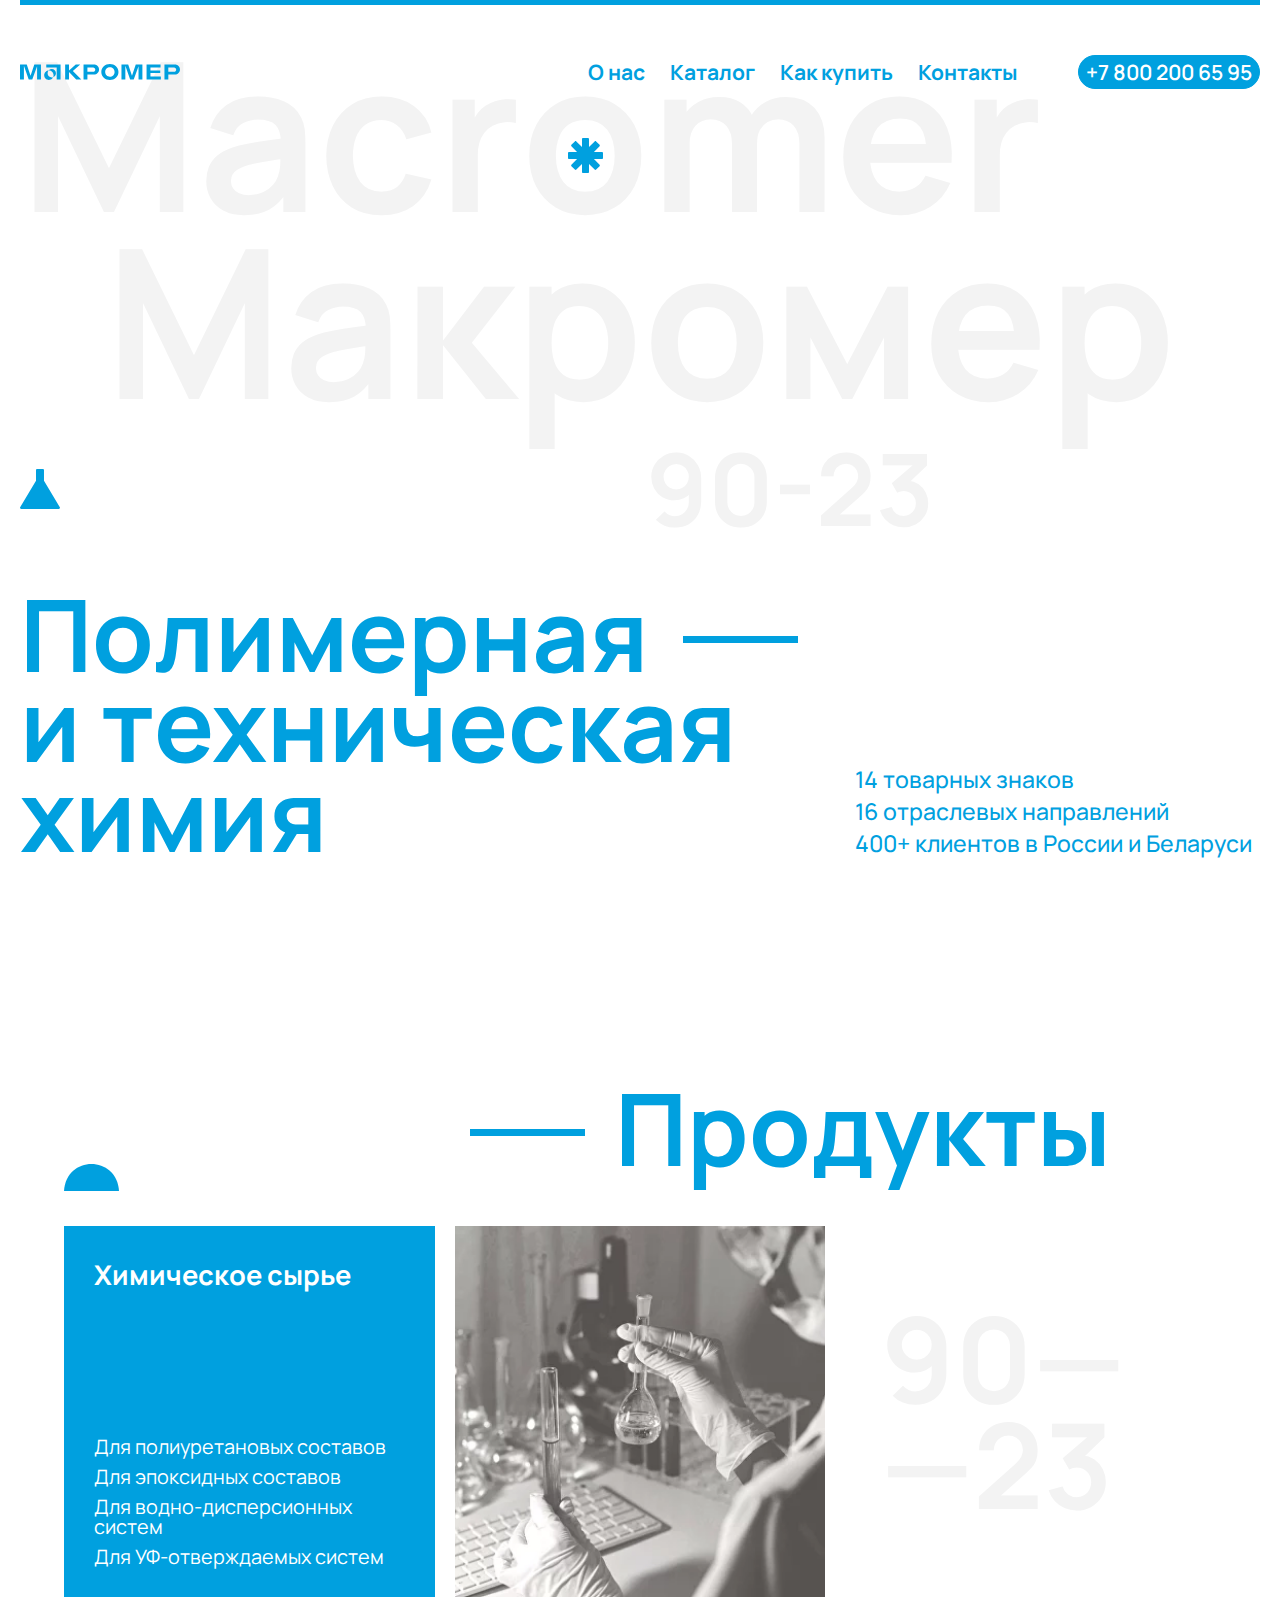
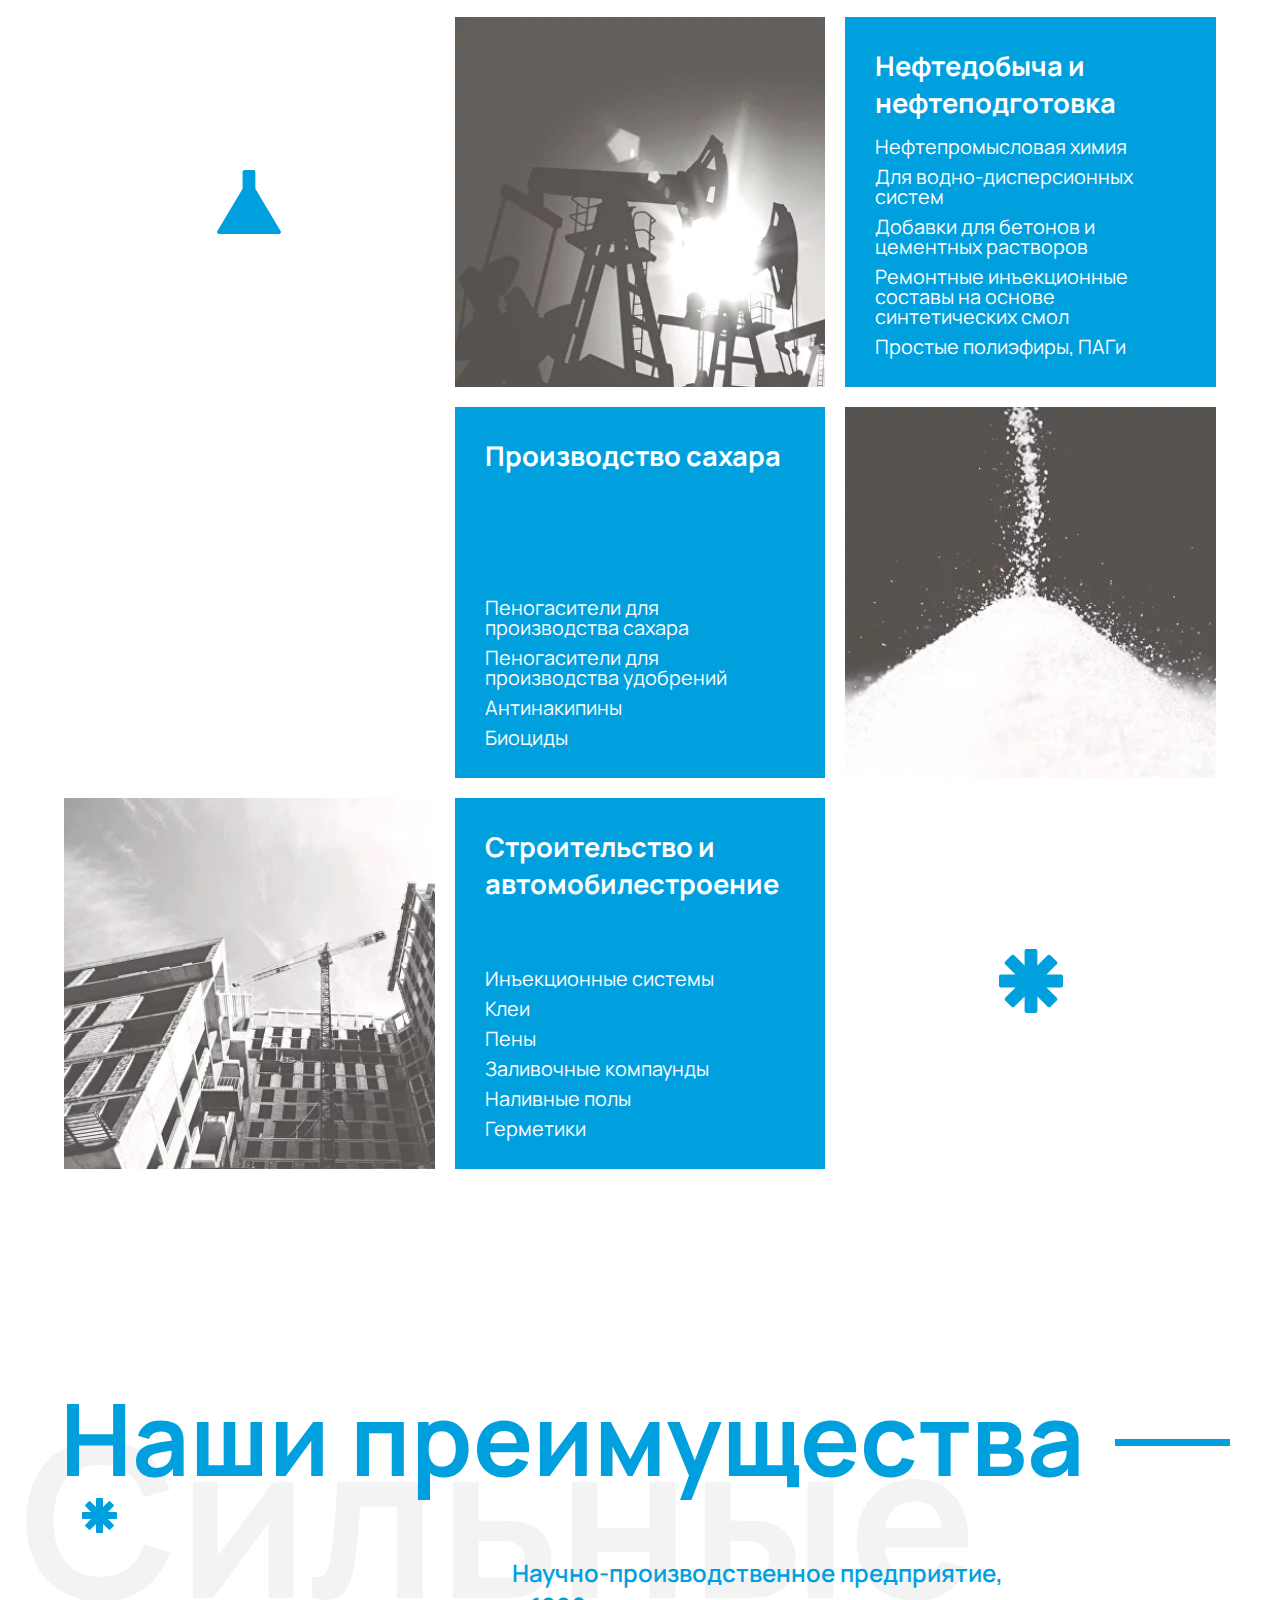
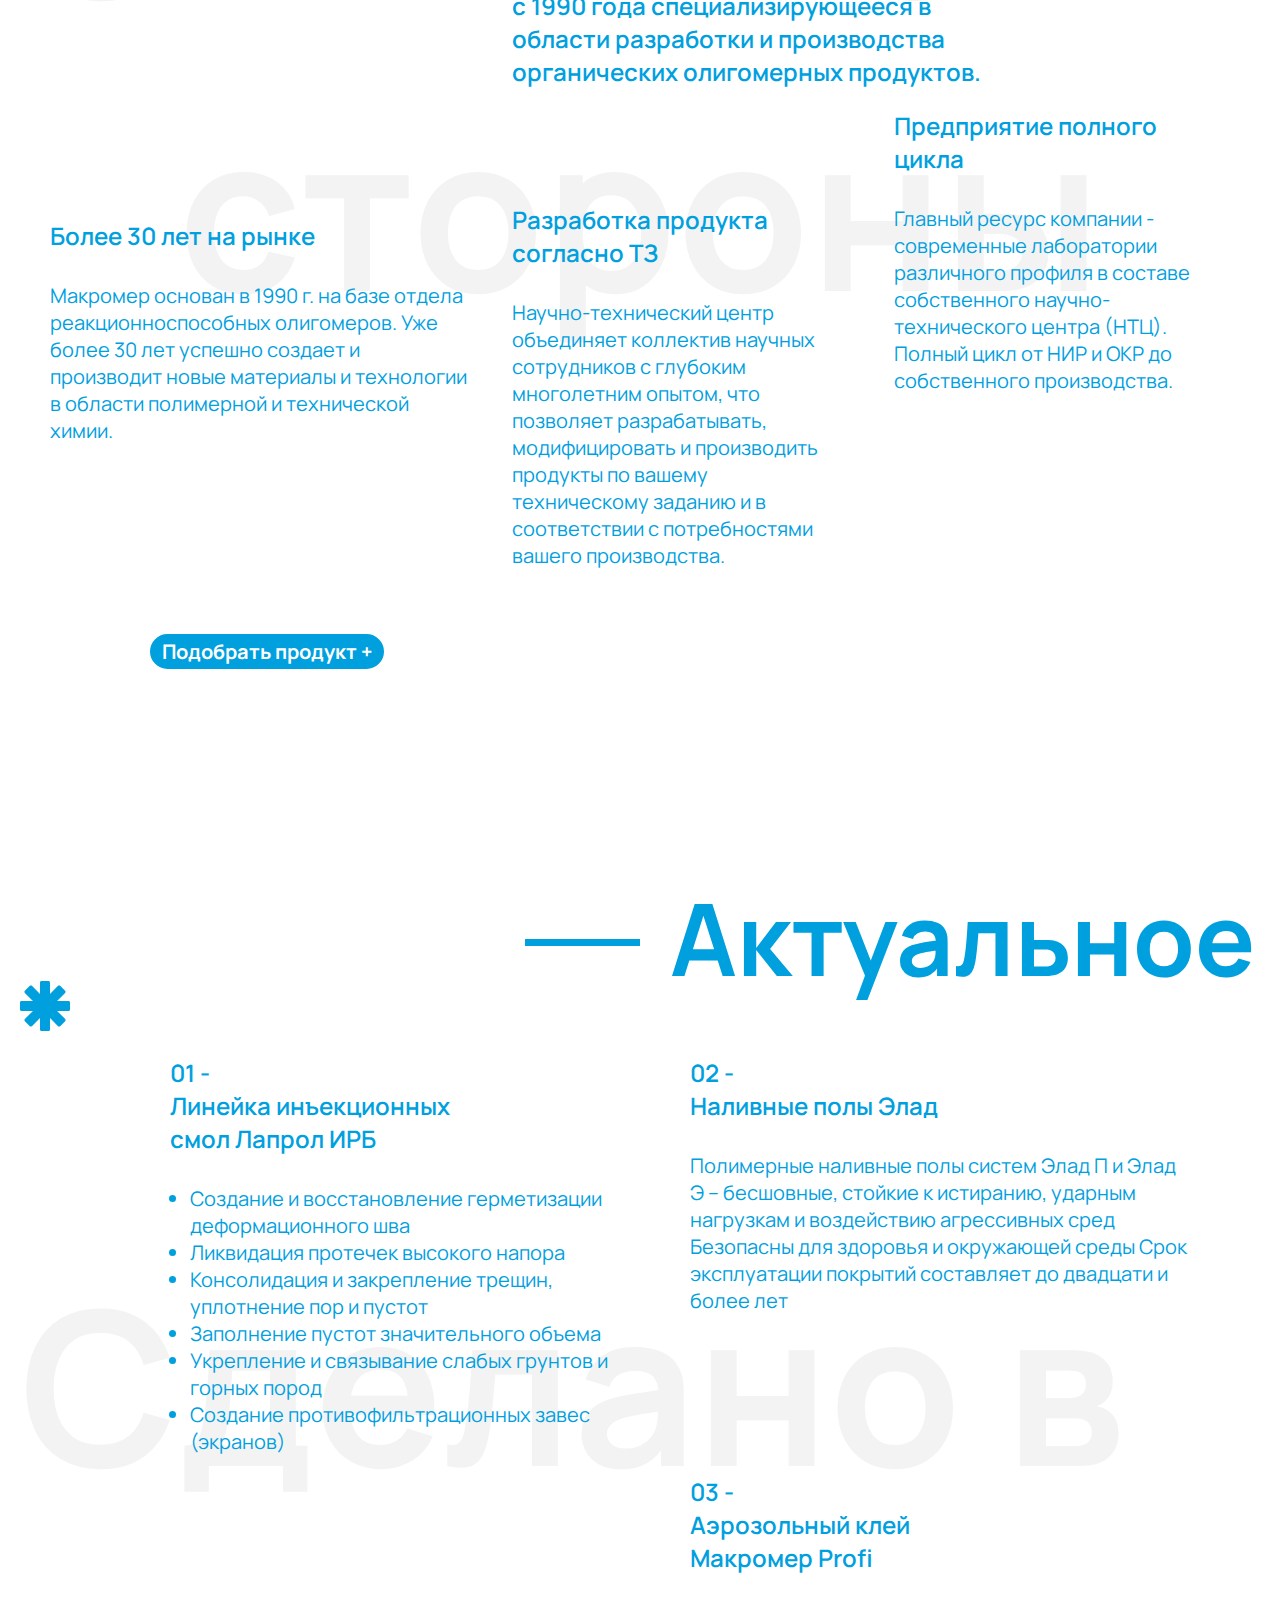
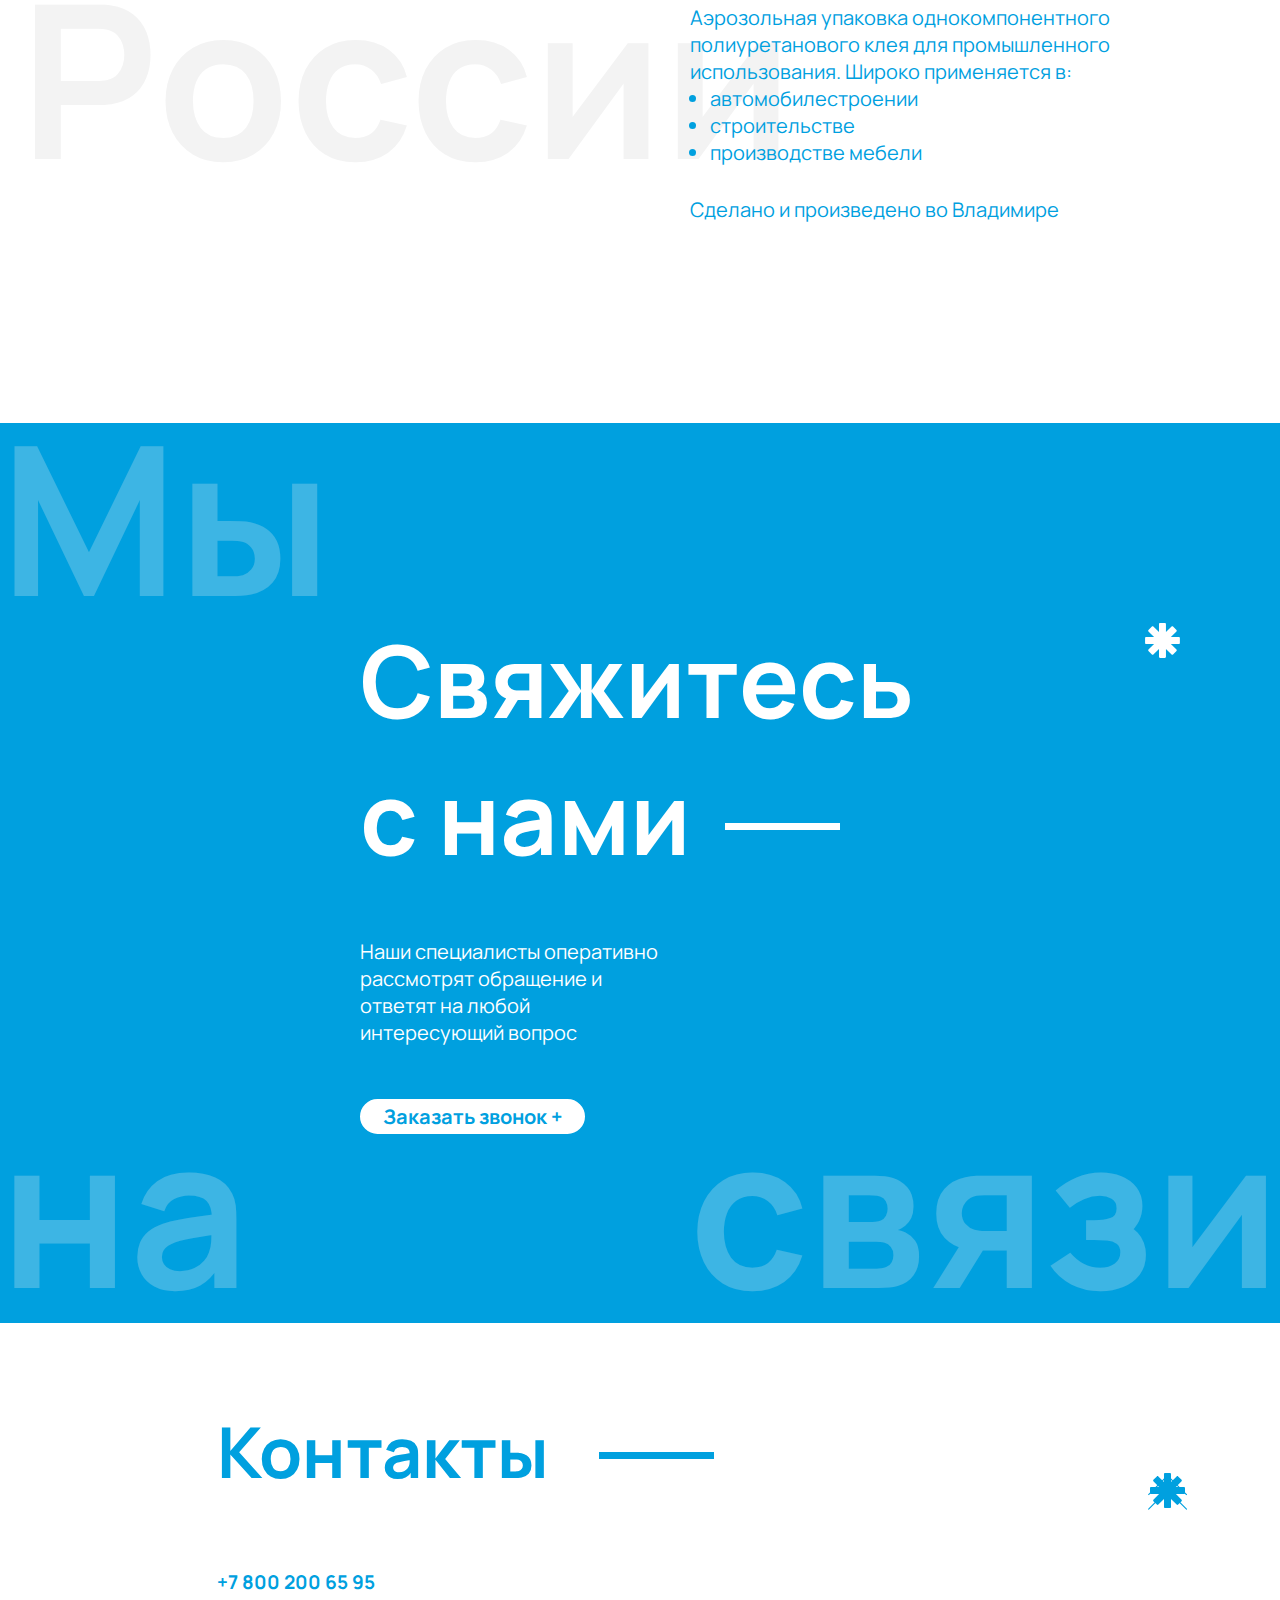
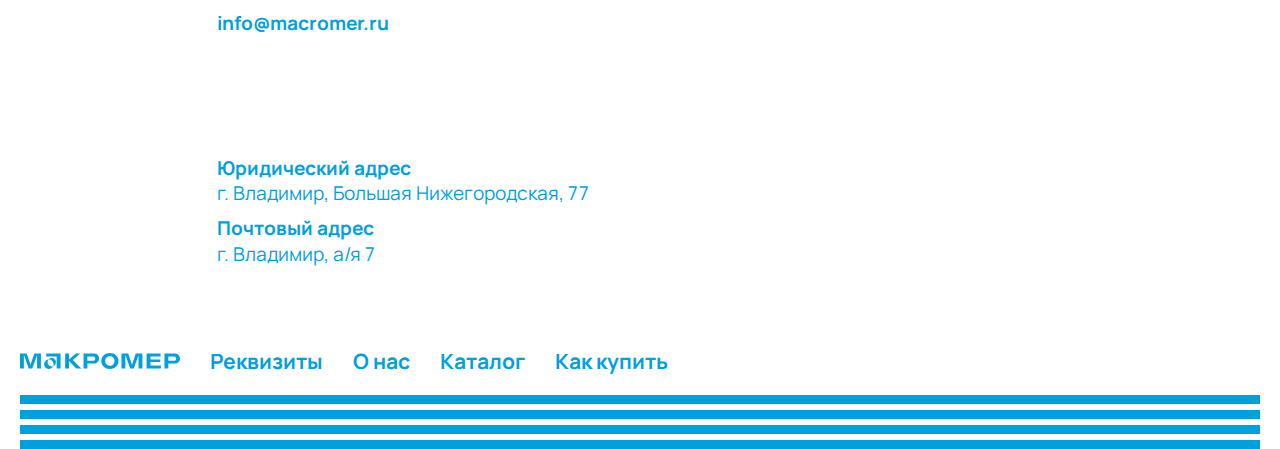
==== commit 851d6ff6: "Add files via upload" ====
--- a/index.html
+++ b/index.html
@@ -176,7 +176,9 @@
               </ul>
             </span>
           </li>
-          <li class="products__item item-white"></li>
+          <li class="products__item item-white">
+            <img src="img/half-circle.svg" alt="">
+          </li>
           <li class="products__item item-blue">
             <h3>Производство сахара</h3>
             <span>
--- a/css/main.css
+++ b/css/main.css
@@ -64,10 +64,6 @@
 /*Базовые стили проекта*/
 html {
   scroll-behavior: smooth;
-}
-
-body {
-  overflow-x: hidden;
 }
 
 * {
@@ -191,11 +187,12 @@
 }
 
 .rectangle-wrapper {
+  padding-top: 10px;
   width: 115px;
 }
 .rectangle-wrapper .rectangle {
   background: #00a0df;
-  height: 10px;
+  height: 7px;
   animation-duration: 2s;
   animation-name: el-width;
   max-width: 115px;
@@ -283,10 +280,6 @@
 /*Базовые стили проекта*/
 html {
   scroll-behavior: smooth;
-}
-
-body {
-  overflow-x: hidden;
 }
 
 * {
@@ -410,11 +403,12 @@
 }
 
 .rectangle-wrapper {
+  padding-top: 10px;
   width: 115px;
 }
 .rectangle-wrapper .rectangle {
   background: #00a0df;
-  height: 10px;
+  height: 7px;
   animation-duration: 2s;
   animation-name: el-width;
   max-width: 115px;
@@ -477,7 +471,7 @@
   max-width: 160px;
 }
 .header .header__layout .menu--open {
-  right: 0px !important;
+  left: 0px !important;
 }
 .header .header__layout .header__layout__right {
   gap: 60px;
@@ -494,7 +488,7 @@
     z-index: 1;
     top: 0px;
     height: 100vh;
-    right: -1000px;
+    left: -1000px;
     width: 100%;
     align-items: baseline;
     padding: 30px;
@@ -611,7 +605,7 @@
 }
 .header .header__layout .header__hamburger span {
   transition: 0.3s ease;
-  width: 20px;
+  width: 17px;
   height: 3px;
   background: white;
 }
@@ -746,7 +740,7 @@
 }
 .footer .footer__layout__contacts .footer__layout__contacts__heading .rectangle-wrapper .rectangle {
   background: #00a0df;
-  height: 10px;
+  height: 7px;
   animation-duration: 2s;
   animation-name: el-width;
   max-width: 115px;
@@ -1100,6 +1094,7 @@
 @media (max-width: 992px) {
   .page-banner .page-banner__title .page-banner__title__layout h2, .page-banner .page-banner__title .page-banner__title__layout h1 {
     min-width: auto;
+    font-size: 60px;
   }
 }
 @media (max-width: 576px) {
@@ -1126,6 +1121,19 @@
     position: absolute;
     bottom: 17px;
     left: 50%;
+  }
+}
+@media (max-width: 768px) {
+  .page-banner .page-banner__title .page-banner__title__layout .rectangle-wrapper {
+    bottom: 67px;
+    right: 20px;
+    left: auto;
+  }
+}
+@media (max-width: 620px) {
+  .page-banner .page-banner__title .page-banner__title__layout .rectangle-wrapper {
+    bottom: 16px;
+    left: 37%;
   }
 }
 @media (max-width: 380px) {
@@ -1320,20 +1328,24 @@
     padding: 20px;
   }
 }
-.products .products__items .products__item li {
+.products .products__items .products__item ul {
+  display: flex;
+  flex-direction: column;
+  gap: 10px;
+  padding-top: 15px;
+}
+.products .products__items .products__item ul li {
   font-size: calc(7px + 1vw);
-  line-height: 33px;
-}
-@media (max-width: 576px) {
-  .products .products__items .products__item li {
+  line-height: 20px;
+}
+@media (max-width: 576px) {
+  .products .products__items .products__item ul li {
     font-size: calc(7px + 2vw);
-    line-height: 30px;
-  }
-}
-@media (max-width: 380px) {
-  .products .products__items .products__item li {
+  }
+}
+@media (max-width: 380px) {
+  .products .products__items .products__item ul li {
     font-size: 15px;
-    line-height: 23px;
   }
 }
 @media (max-width: 992px) {
@@ -1392,10 +1404,12 @@
     grid-area: 2/4/3/2;
   }
 }
-@media (max-width: 768px) {
-  .products .products__items .products__item:nth-child(7) {
-    position: absolute !important;
-    left: -100px;
+.products .products__items .products__item:nth-child(7) img {
+  display: none;
+}
+@media (max-width: 768px) {
+  .products .products__items .products__item:nth-child(7) img {
+    display: flex;
   }
 }
 @media (max-width: 992px) {
@@ -1569,7 +1583,7 @@
     font-size: 40px;
   }
 }
-@nedia (max-width: 350px) {
+@media (max-width: 350px) {
   .advantages__content__heading h2 {
     font-size: 38px;
   }
@@ -1684,7 +1698,7 @@
     justify-content: flex-end;
   }
 }
-@media (max-width: 380px) {
+@media (max-width: 576px) {
   .advantages__content__text__item:nth-child(3) {
     padding-left: 36px;
   }
@@ -1986,10 +2000,6 @@
 /*Базовые стили проекта*/
 html {
   scroll-behavior: smooth;
-}
-
-body {
-  overflow-x: hidden;
 }
 
 * {
@@ -2113,11 +2123,12 @@
 }
 
 .rectangle-wrapper {
+  padding-top: 10px;
   width: 115px;
 }
 .rectangle-wrapper .rectangle {
   background: #00a0df;
-  height: 10px;
+  height: 7px;
   animation-duration: 2s;
   animation-name: el-width;
   max-width: 115px;
@@ -2249,7 +2260,7 @@
 }
 .contact-us__content__heading .rectangle-wrapper {
   position: absolute;
-  right: 120px;
+  right: 80px;
   bottom: 55px;
 }
 .contact-us__content__heading .rectangle-wrapper .rectangle {
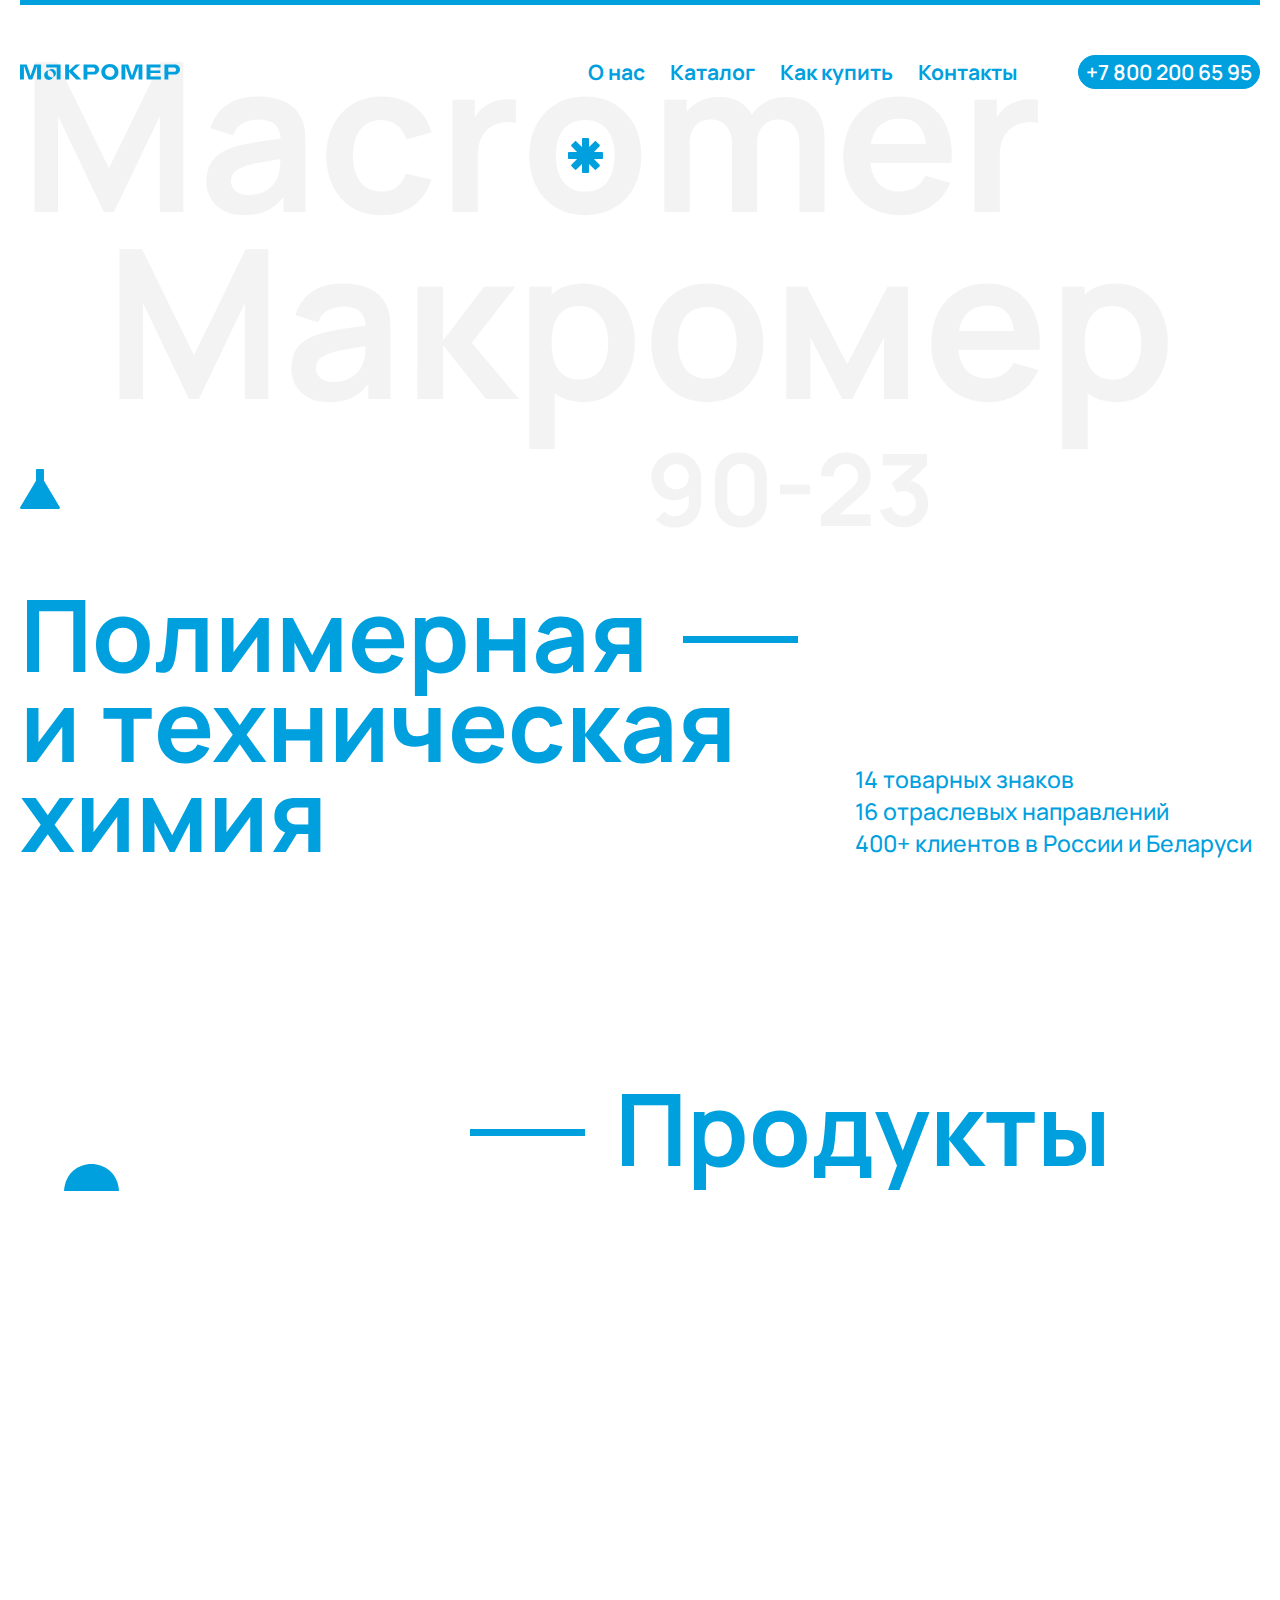
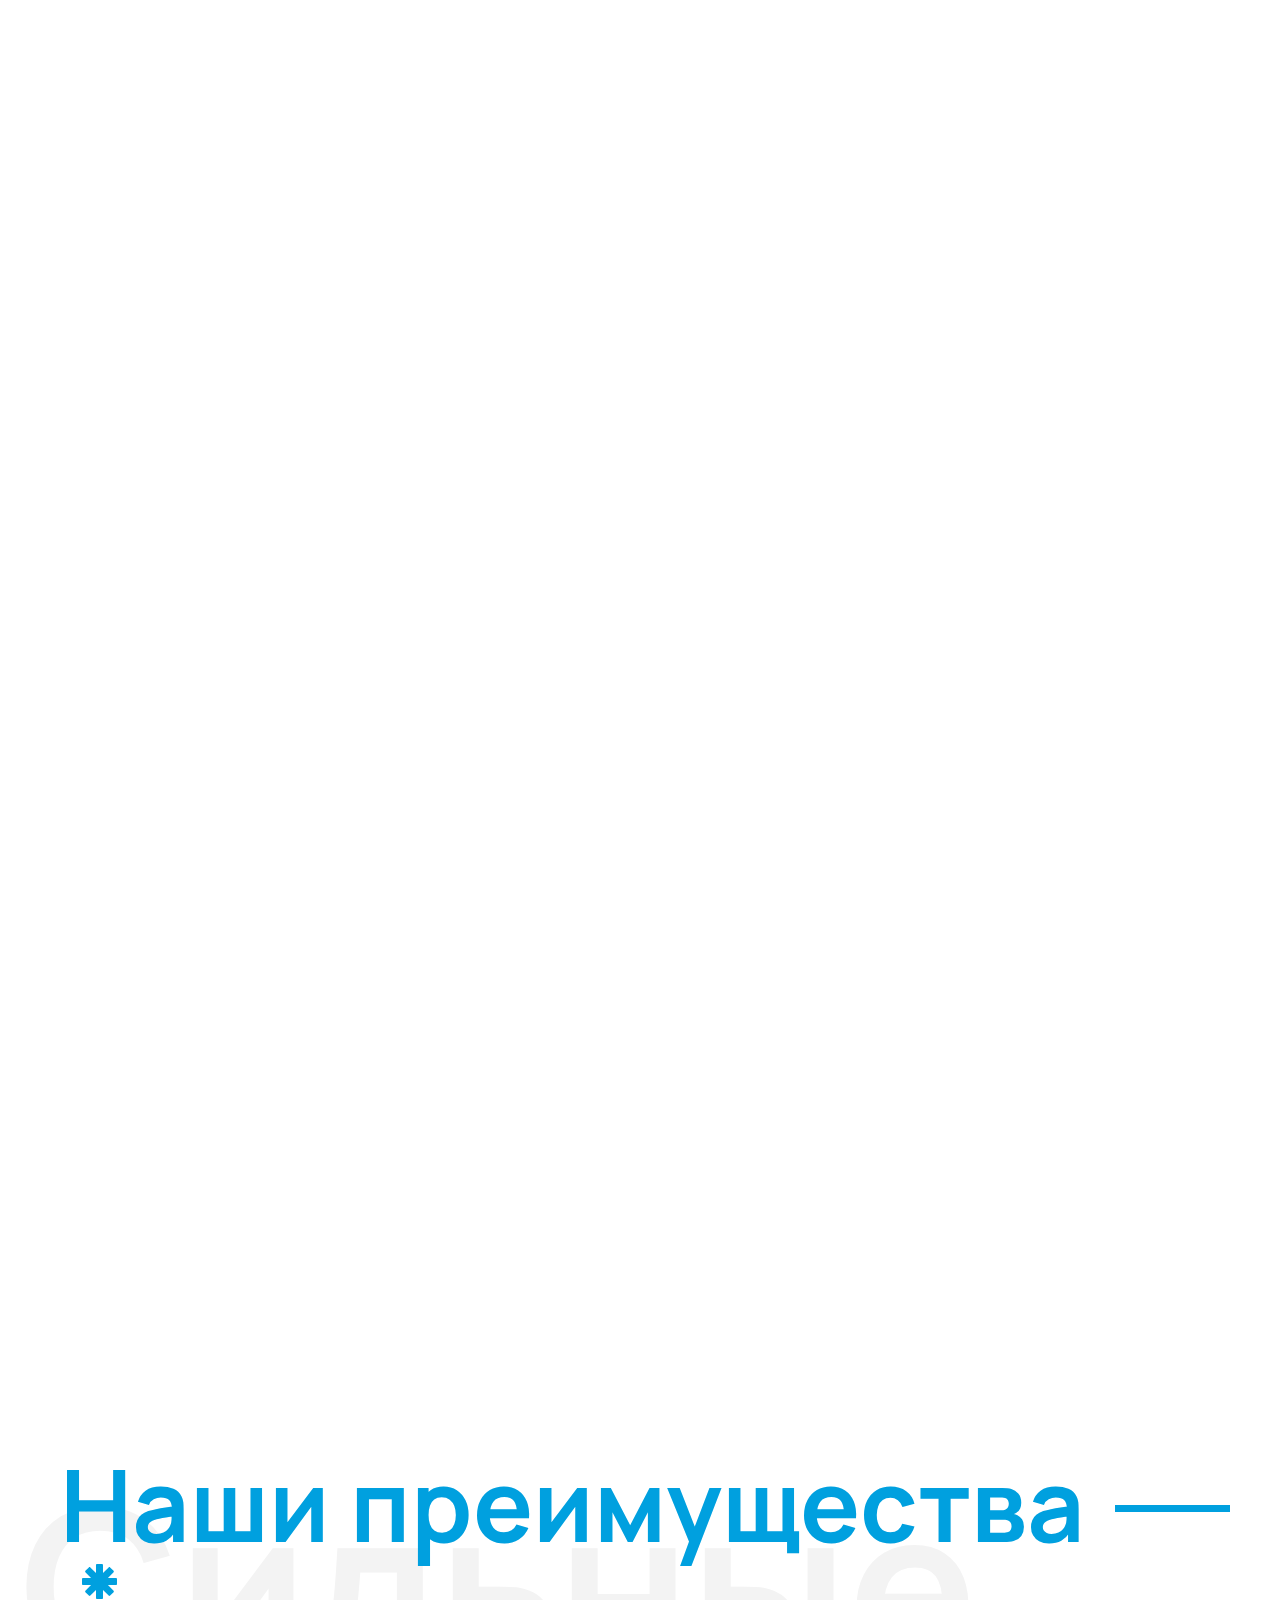
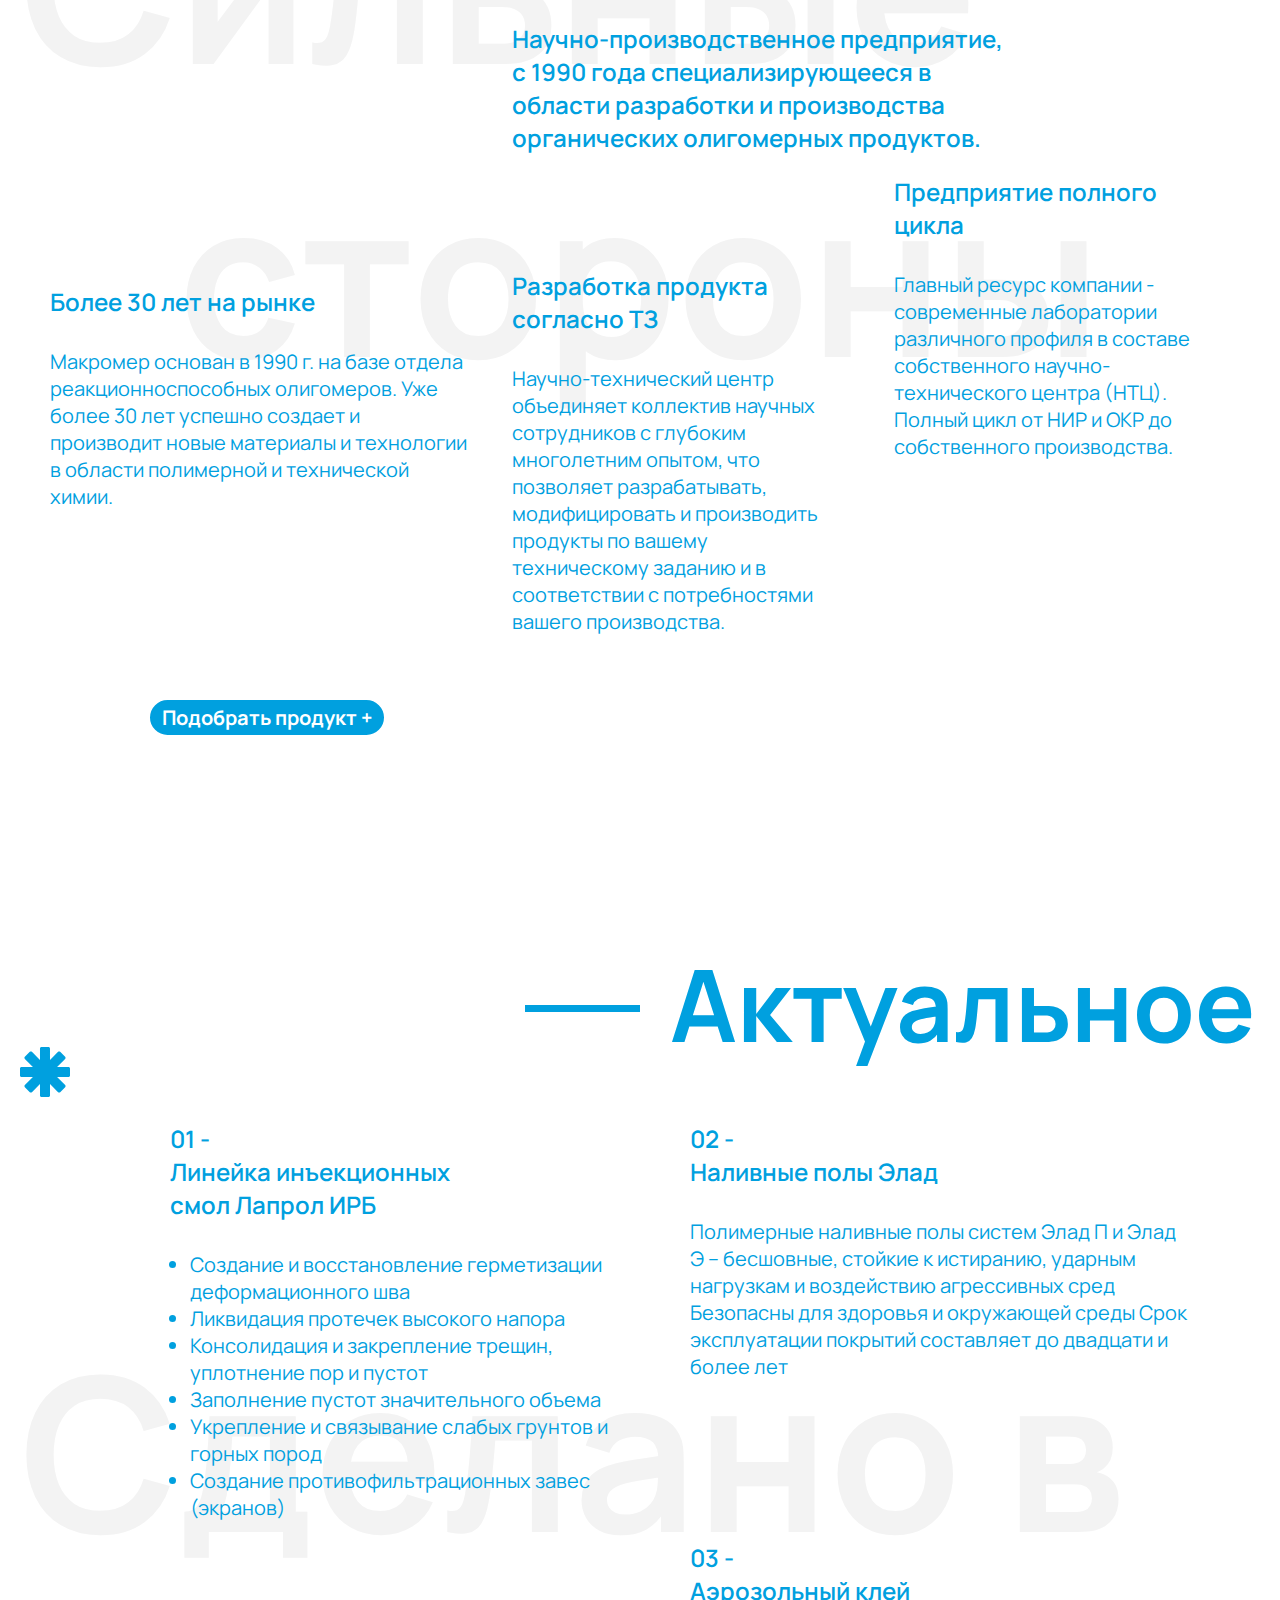
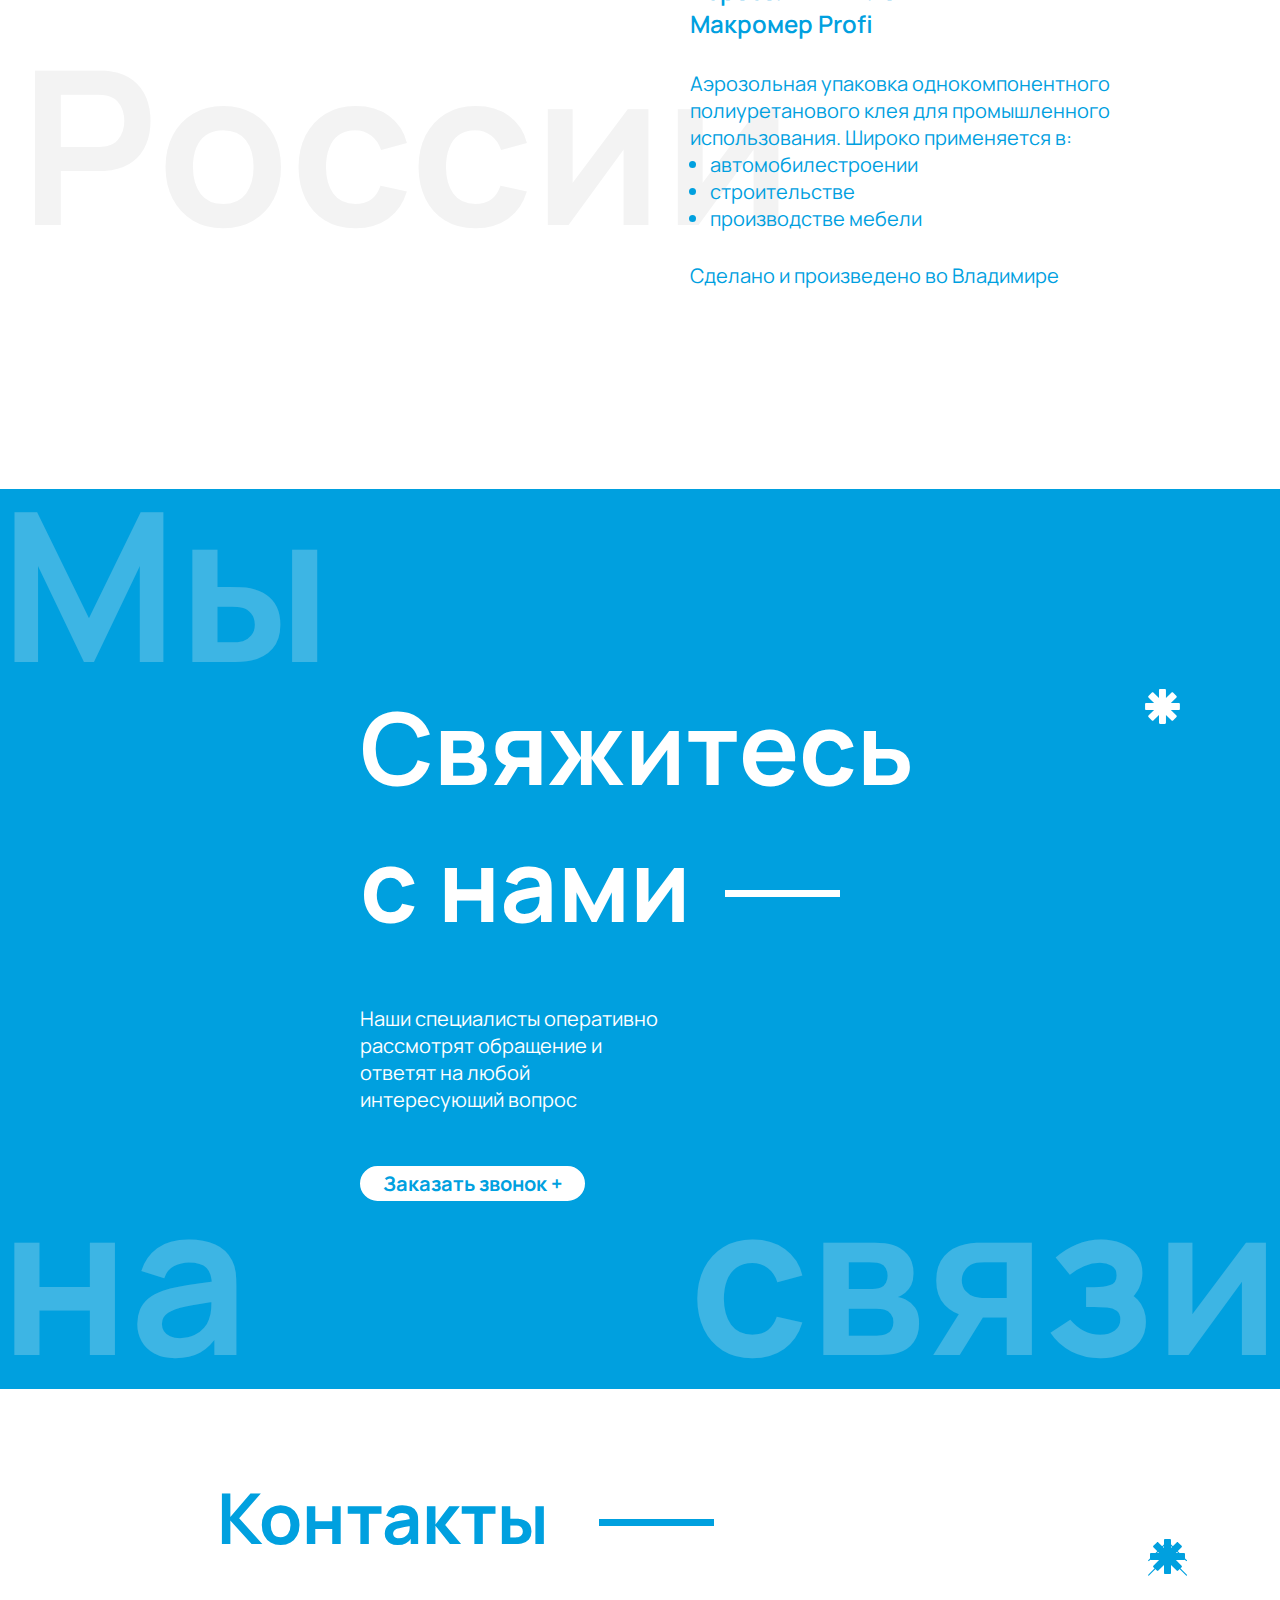
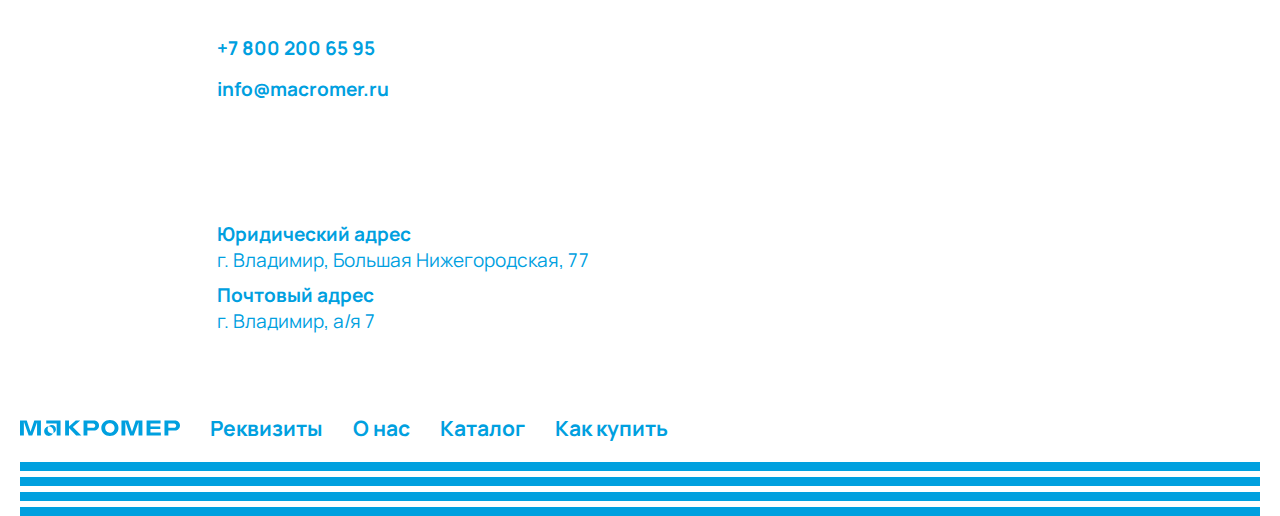
==== commit fc4191d5: "Add files via upload" ====
--- a/index.html
+++ b/index.html
@@ -25,7 +25,7 @@
         <div class="header__hamburger" id="menu__open">
           <span></span><span></span><span></span>
         </div>
-        <div class="header__layout__right" id="menu">
+        <div class="header__layout__right opacity-anim" id="menu">
           <div class="header__logo">
             <a href="/"><img src="img/logo.svg" alt="" /></a>
           </div>
@@ -83,7 +83,7 @@
     <main class="main">
       <section class="page-banner">
         <div class="page-banner__background">
-          <span style="display: flex">
+          <span style="display: flex" class="opacity-anim">
             Macr
             <div style="position: relative">
               <div>o</div>
@@ -97,12 +97,12 @@
             </div>
             mer
           </span>
-          <span>Макромер</span>
-          <span>90-23</span>
+          <span  class="opacity-anim">Макромер</span>
+          <span  class="opacity-anim">90-23</span>
         </div>
         <img src="img/filter.svg" alt="" class="page-banner__icon" />
-        <div class="page-banner__title">
-          <div class="page-banner__title__layout">
+        <div class="page-banner__title opacity-anim">
+          <div class="page-banner__title__layout" >
             <h2>
               Полимерная
               <div class="rectangle-wrapper">
@@ -137,11 +137,11 @@
             <img src="img/half-circle.svg" alt="" />
           </div>
         </div>
-        <ul class="products__items">
-          <li class="products__item item-blue">
-            <h3>Химическое сырье</h3>
+        <ul class="products__items ">
+          <li class="products__item item-blue _anim-items _anim-no-hide" >
+            <h3  class="_anim-items _anim-no-hide">Химическое сырье</h3>
             <span>
-              <ul>
+              <ul  class="_anim-items _anim-no-hide">
                 <li>Для полиуретановых составов</li>
                 <li>Для эпоксидных составов</li>
                 <li>Для водно-дисперсионных систем</li>
@@ -149,23 +149,23 @@
               </ul>
             </span>
           </li>
-          <li class="products__item item-image">
+          <li class="products__item item-image _anim-items _anim-no-hide">
             <img src="img/product-1.jpeg" alt="" />
           </li>
-          <li class="products__item item-white">
+          <li class="products__item item-white _anim-items _anim-no-hide">
             <span>90— —23</span>
           </li>
-          <li class="products__item item-white">
+          <li class="products__item item-white _anim-items _anim-no-hide">
             <img src="img/filter.svg" alt="" />
           </li>
-          <li class="products__item item-image">
+          <li class="products__item item-image _anim-items _anim-no-hide">
             <img src="img/product-2.jpeg" alt="" />
           </li>
-          <li class="products__item item-blue">
-            <h3>Нефтедобыча и нефтеподготовка</h3>
+          <li class="products__item item-blue _anim-items _anim-no-hide">
+            <h3  class="_anim-items _anim-no-hide">Нефтедобыча и нефтеподготовка</h3>
 
             <span>
-              <ul>
+              <ul  class="_anim-items _anim-no-hide">
                 <li>Нефтепромысловая химия</li>
                 <li>Для водно-дисперсионных систем</li>
                 <li>Добавки для бетонов и цементных растворов</li>
@@ -176,12 +176,12 @@
               </ul>
             </span>
           </li>
-          <li class="products__item item-white">
+          <li class="products__item item-white _anim-items _anim-no-hide">
             <img src="img/half-circle.svg" alt="">
           </li>
-          <li class="products__item item-blue">
-            <h3>Производство сахара</h3>
-            <span>
+          <li class="products__item item-blue _anim-items _anim-no-hide">
+            <h3  class="_anim-items _anim-no-hide">Производство сахара</h3>
+            <span  class="_anim-items _anim-no-hide">
               <ul>
                 <li>Пеногасители для производства сахара</li>
                 <li>Пеногасители для производства удобрений</li>
@@ -190,15 +190,15 @@
               </ul>
             </span>
           </li>
-          <li class="products__item item-image">
+          <li class="products__item item-image _anim-items _anim-no-hide">
             <img src="img/product-3.jpeg" alt="" />
           </li>
-          <li class="products__item item-image">
+          <li class="products__item item-image _anim-items _anim-no-hide">
             <img src="img/product-4.jpeg" alt="" />
           </li>
-          <li class="products__item item-blue">
-            <h3>Строительство и автомобилестроение</h3>
-            <span>
+          <li class="products__item item-blue _anim-items _anim-no-hide">
+            <h3  class="_anim-items _anim-no-hide">Строительство и автомобилестроение</h3>
+            <span class="_anim-items _anim-no-hide">
               <ul>
                 <li>Инъекционные системы</li>
                 <li>Клеи</li>
@@ -209,7 +209,7 @@
               </ul>
             </span>
           </li>
-          <li class="products__item item-white">
+          <li class="products__item item-white _anim-items _anim-no-hide">
             <div class="zvezdochka">
               <img src="img/zvezdochka.svg" alt="" />
             </div>
@@ -253,7 +253,7 @@
               <li class="advantages__content__text__item">
                 <div class="advantages__content__text__item__wrapper">
                   <h3>Предприятие полного цикла</h3>
-                  <span
+                  <span 
                     >Главный ресурс компании - современные лаборатории
                     различного профиля в составе собственного
                     научно-технического центра (НТЦ). Полный цикл от НИР и ОКР
--- a/css/main.css
+++ b/css/main.css
@@ -190,6 +190,11 @@
   padding-top: 10px;
   width: 115px;
 }
+@media (max-width: 380px) {
+  .rectangle-wrapper {
+    padding-top: 0px;
+  }
+}
 .rectangle-wrapper .rectangle {
   background: #00a0df;
   height: 7px;
@@ -204,6 +209,24 @@
   to {
     width: 115px;
   }
+}
+
+.opacity-anim {
+  opacity: 0;
+}
+
+.opacity-anim.opacity-show {
+  opacity: 1;
+  transition: opacity 1s;
+}
+
+._active {
+  opacity: 1 !important;
+}
+
+._anim-items {
+  opacity: 0;
+  transition: opacity 1s;
 }
 
 .how-to-buy .page-banner h1 {
@@ -406,6 +429,11 @@
   padding-top: 10px;
   width: 115px;
 }
+@media (max-width: 380px) {
+  .rectangle-wrapper {
+    padding-top: 0px;
+  }
+}
 .rectangle-wrapper .rectangle {
   background: #00a0df;
   height: 7px;
@@ -420,6 +448,24 @@
   to {
     width: 115px;
   }
+}
+
+.opacity-anim {
+  opacity: 0;
+}
+
+.opacity-anim.opacity-show {
+  opacity: 1;
+  transition: opacity 1s;
+}
+
+._active {
+  opacity: 1 !important;
+}
+
+._anim-items {
+  opacity: 0;
+  transition: opacity 1s;
 }
 
 .header {
@@ -1020,6 +1066,9 @@
     opacity: 0.5;
   }
 }
+.page-banner .page-banner__background span:nth-child(2).opacity-anim.opacity-show {
+  transition-delay: 0.3s;
+}
 .page-banner .page-banner__background span:last-child {
   text-align: center;
   font-size: 100px;
@@ -1037,6 +1086,9 @@
     padding-top: 0px;
     font-size: calc(2em + 10vw);
   }
+}
+.page-banner .page-banner__background span:last-child:last-child.opacity-anim.opacity-show {
+  transition-delay: 0.6s;
 }
 .page-banner .page-banner__icon {
   position: absolute;
@@ -1138,7 +1190,6 @@
 }
 @media (max-width: 380px) {
   .page-banner .page-banner__title .page-banner__title__layout .rectangle-wrapper {
-    bottom: 10px;
     left: 45%;
   }
 }
@@ -1284,6 +1335,16 @@
     padding: 0px;
   }
 }
+@media (max-width: 900px) {
+  .products .products__items .item-white .zvezdochka {
+    display: none;
+  }
+}
+@media (max-width: 768px) {
+  .products .products__items .item-white .zvezdochka {
+    display: flex;
+  }
+}
 .products .products__items .item-white img {
   max-width: 64px;
 }
@@ -1331,12 +1392,27 @@
 .products .products__items .products__item ul {
   display: flex;
   flex-direction: column;
-  gap: 10px;
+  gap: 20px;
   padding-top: 15px;
+}
+@media (max-width: 992px) {
+  .products .products__items .products__item ul {
+    gap: 15px;
+  }
+}
+@media (max-width: 768px) {
+  .products .products__items .products__item ul {
+    gap: 10px;
+  }
 }
 .products .products__items .products__item ul li {
   font-size: calc(7px + 1vw);
-  line-height: 20px;
+  line-height: 22px;
+}
+@media (max-width: 768px) {
+  .products .products__items .products__item ul li {
+    font-size: calc(7px + 1.5vw);
+  }
 }
 @media (max-width: 576px) {
   .products .products__items .products__item ul li {
@@ -1407,7 +1483,7 @@
 .products .products__items .products__item:nth-child(7) img {
   display: none;
 }
-@media (max-width: 768px) {
+@media (max-width: 576px) {
   .products .products__items .products__item:nth-child(7) img {
     display: flex;
   }
@@ -2126,6 +2202,11 @@
   padding-top: 10px;
   width: 115px;
 }
+@media (max-width: 380px) {
+  .rectangle-wrapper {
+    padding-top: 0px;
+  }
+}
 .rectangle-wrapper .rectangle {
   background: #00a0df;
   height: 7px;
@@ -2140,6 +2221,24 @@
   to {
     width: 115px;
   }
+}
+
+.opacity-anim {
+  opacity: 0;
+}
+
+.opacity-anim.opacity-show {
+  opacity: 1;
+  transition: opacity 1s;
+}
+
+._active {
+  opacity: 1 !important;
+}
+
+._anim-items {
+  opacity: 0;
+  transition: opacity 1s;
 }
 
 .contact-us {
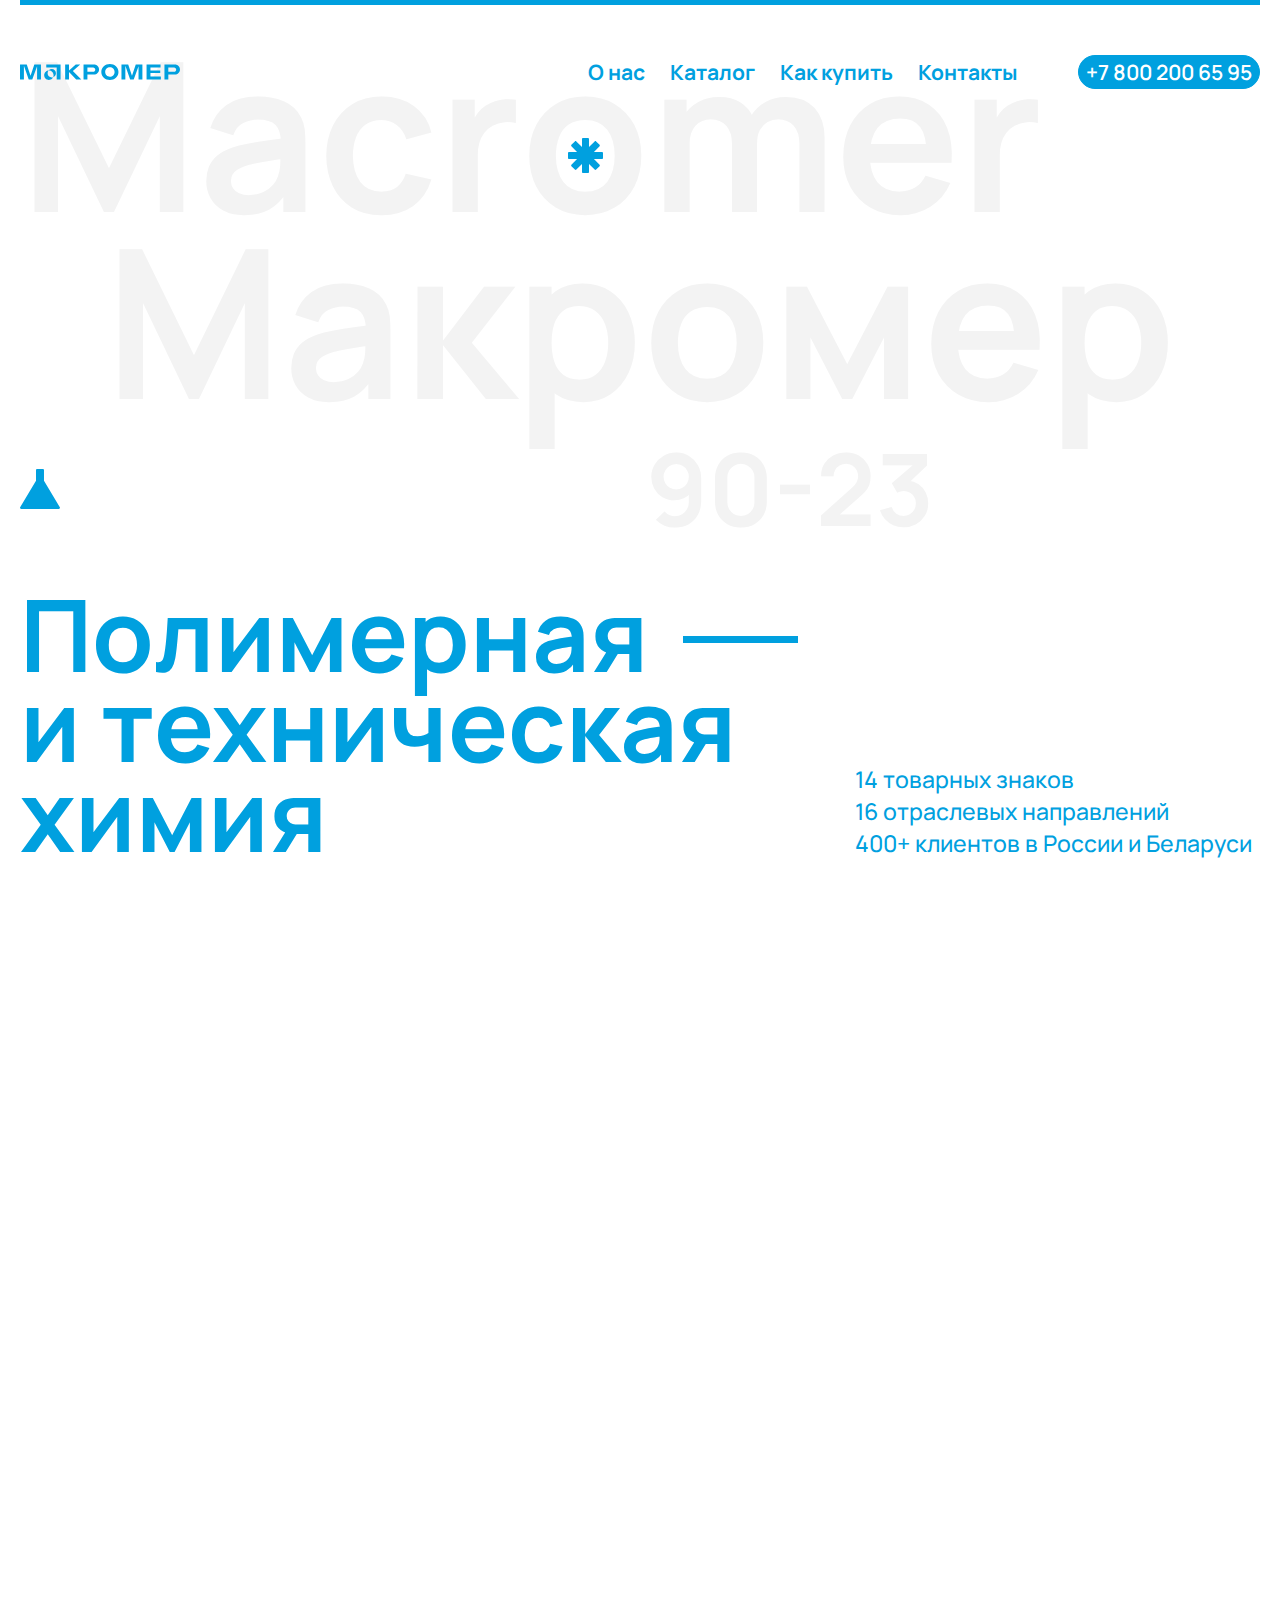
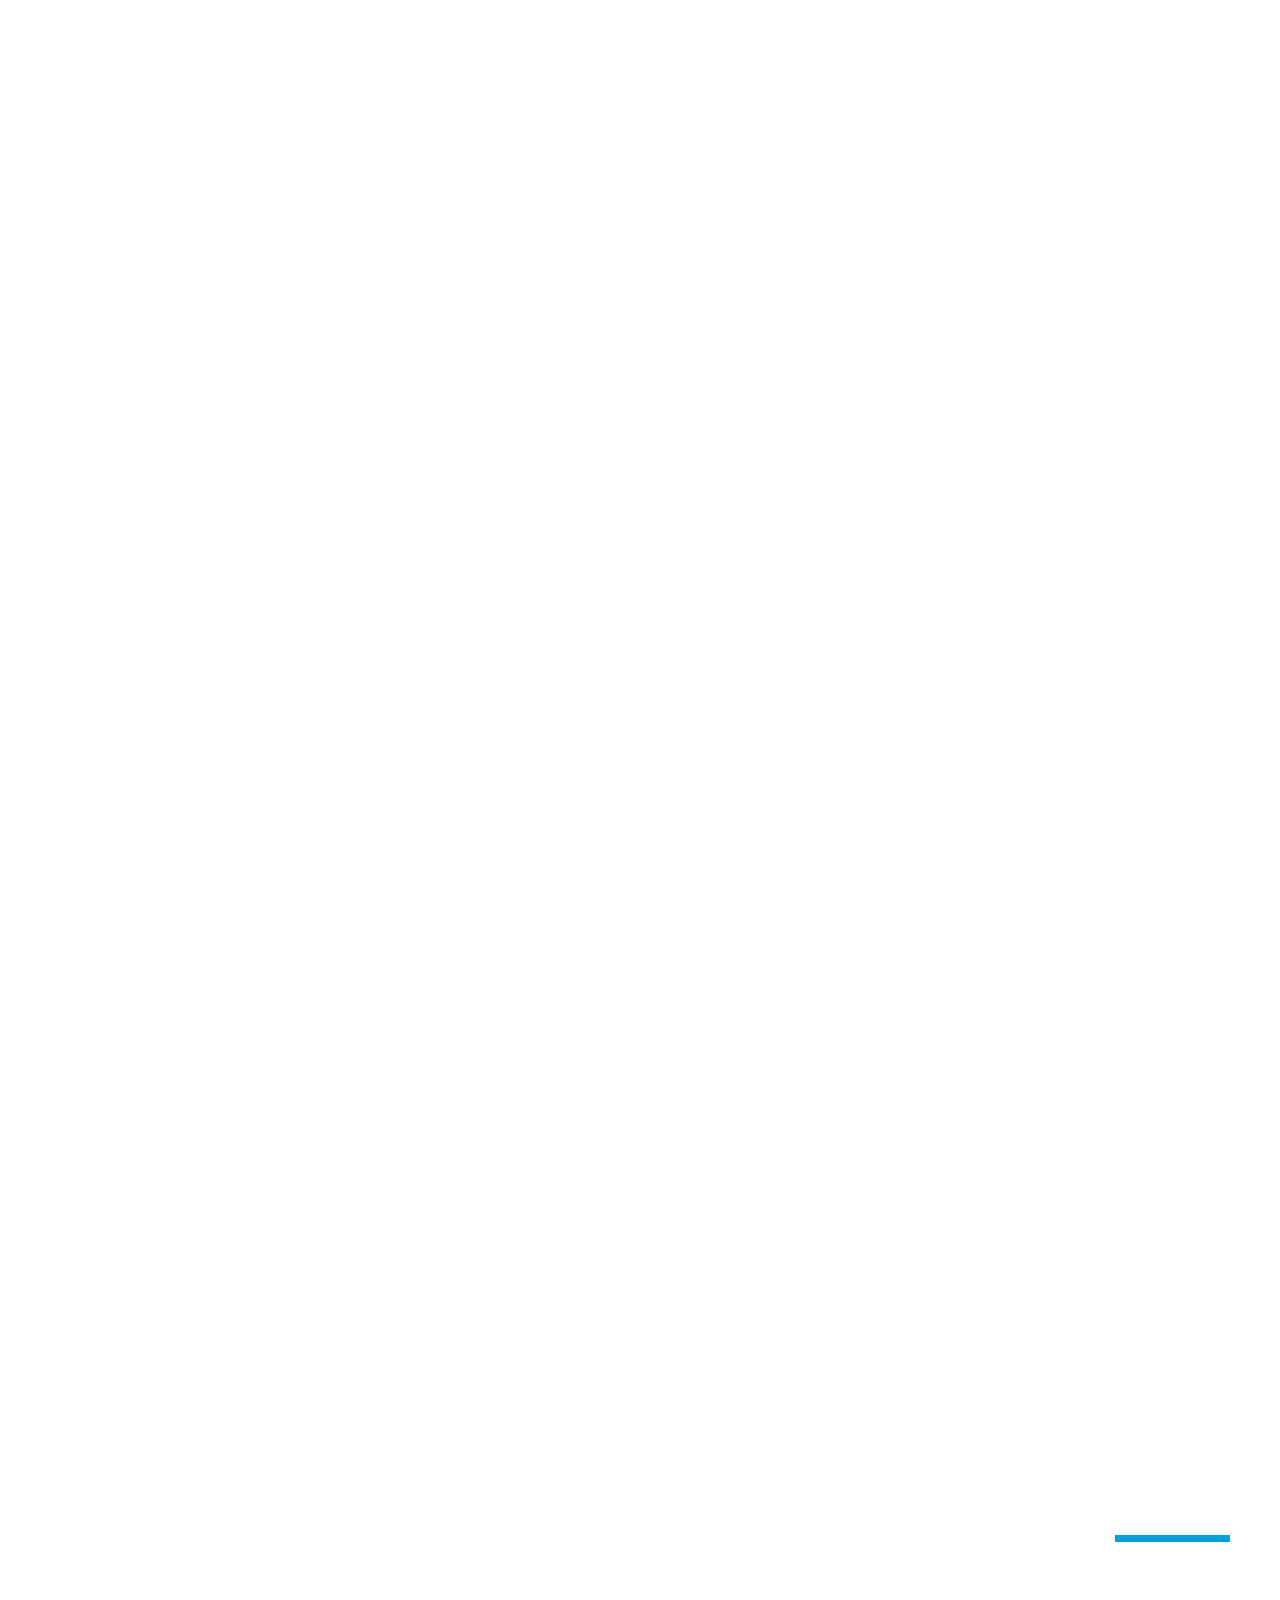
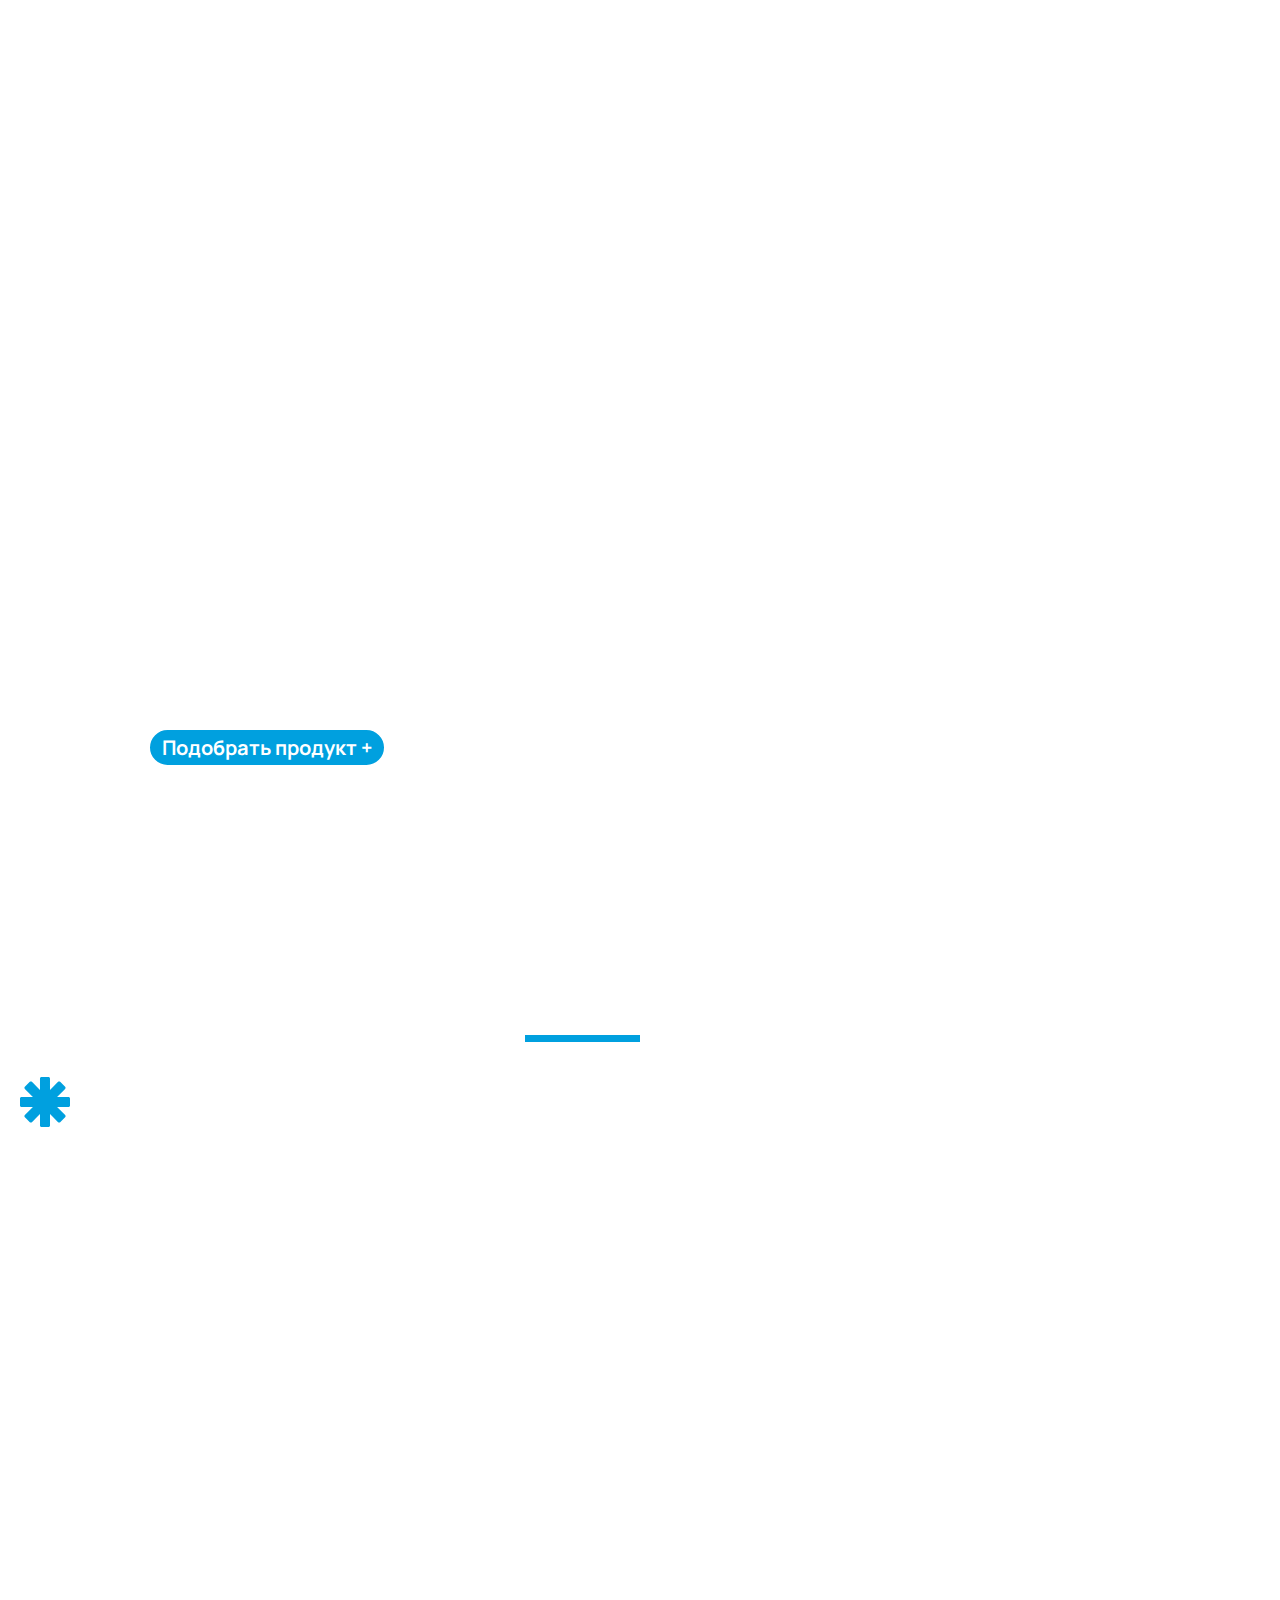
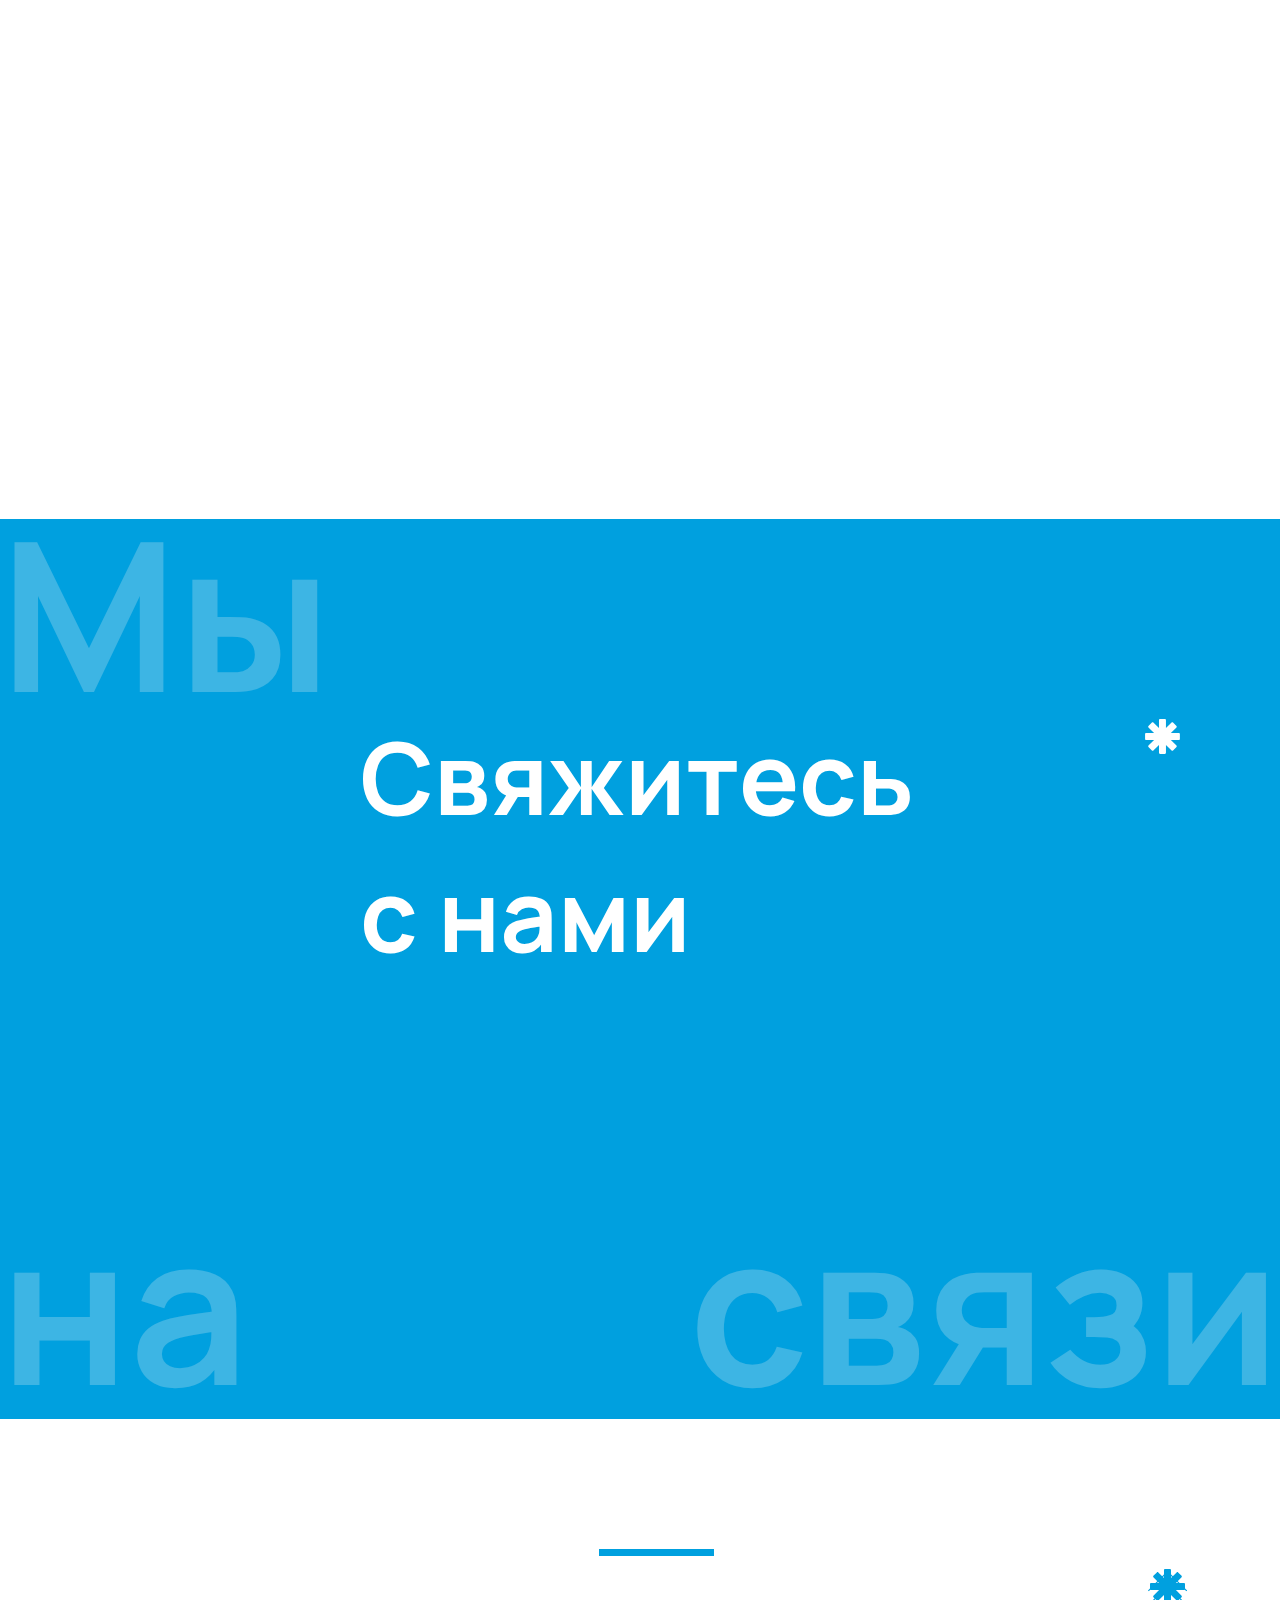
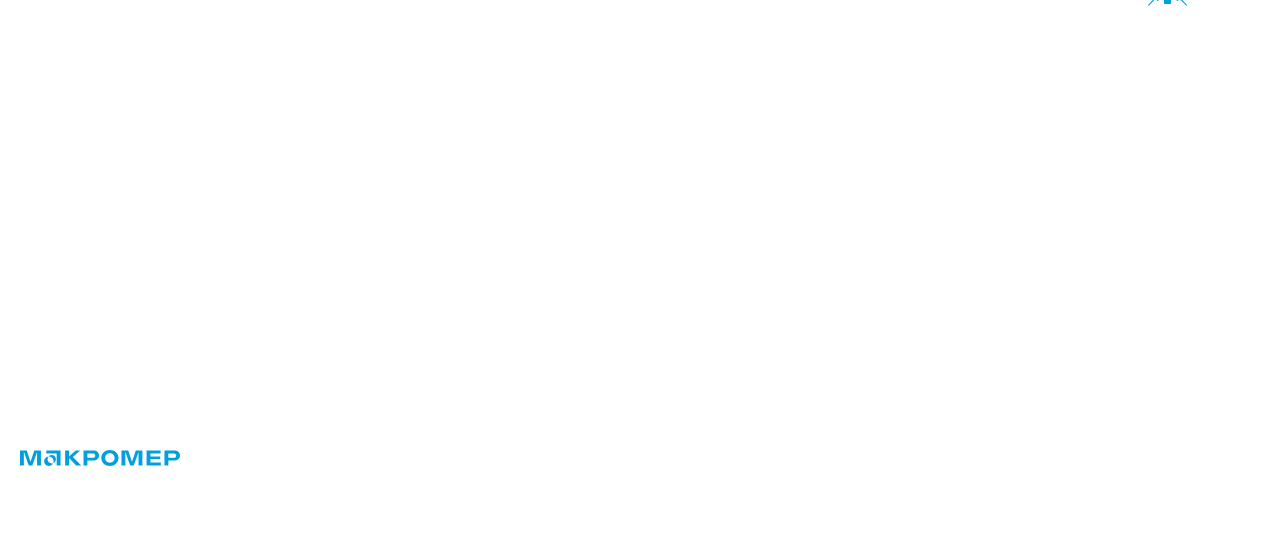
==== commit 50e4a810: "add anims to elements" ====
--- a/index.html
+++ b/index.html
@@ -128,7 +128,7 @@
         </div>
       </section>
       <section class="products">
-        <div class="products__heading">
+        <div class="products__heading _anim-items _anim-no-hide">
           <div class="rectangle-wrapper">
             <div class="rectangle"></div>
           </div>
@@ -155,8 +155,8 @@
           <li class="products__item item-white _anim-items _anim-no-hide">
             <span>90— —23</span>
           </li>
-          <li class="products__item item-white _anim-items _anim-no-hide">
-            <img src="img/filter.svg" alt="" />
+          <li class="products__item item-white">
+            <img class="_anim-items _anim-no-hide" src="img/filter.svg" alt="" />
           </li>
           <li class="products__item item-image _anim-items _anim-no-hide">
             <img src="img/product-2.jpeg" alt="" />
@@ -217,7 +217,7 @@
         </ul>
       </section>
       <section class="advantages">
-        <div class="advantages__background">
+        <div class="advantages__background _anim-items _anim-no-hide">
           <span style="display: flex">
             <div style="position: relative; display: flex; height: 100%">
               <div>C</div>
@@ -234,7 +234,7 @@
         </div>
         <div class="advantages__content">
           <div class="advantages__content__heading">
-            <h2>Наши преимущества</h2>
+            <h2 class="_anim-items _anim-no-hide">Наши преимущества</h2>
             <div class="rectangle-wrapper">
               <div class="rectangle"></div>
             </div>
@@ -243,7 +243,7 @@
             <ul class="advantages__content__text__items">
               <li class="advantages__content__text__item">
                 <div class="advantages__content__text__item__wrapper">
-                  <h3>
+                  <h3 class="_anim-items _anim-no-hide">
                     Научно-производственное предприятие, с 1990 года
                     специализирующееся в области разработки и производства
                     органических олигомерных продуктов.
@@ -252,8 +252,8 @@
               </li>
               <li class="advantages__content__text__item">
                 <div class="advantages__content__text__item__wrapper">
-                  <h3>Предприятие полного цикла</h3>
-                  <span 
+                  <h3 class="_anim-items _anim-no-hide">Предприятие полного цикла</h3>
+                  <span class="_anim-items _anim-no-hide"
                     >Главный ресурс компании - современные лаборатории
                     различного профиля в составе собственного
                     научно-технического центра (НТЦ). Полный цикл от НИР и ОКР
@@ -263,8 +263,8 @@
               </li>
               <li class="advantages__content__text__item">
                 <div class="advantages__content__text__item__wrapper">
-                  <h3>Более 30 лет на рынке</h3>
-                  <span
+                  <h3 class="_anim-items _anim-no-hide">Более 30 лет на рынке</h3>
+                  <span class="_anim-items _anim-no-hide"
                     >Макромер основан в 1990 г. на базе отдела
                     реакционноспособных олигомеров. Уже более 30 лет успешно
                     создает и производит новые материалы и технологии в области
@@ -274,8 +274,8 @@
               </li>
               <li class="advantages__content__text__item">
                 <div class="advantages__content__text__item__wrapper">
-                  <h3>Разработка продукта согласно ТЗ</h3>
-                  <span
+                  <h3 class="_anim-items _anim-no-hide">Разработка продукта согласно ТЗ</h3>
+                  <span class="_anim-items _anim-no-hide"
                     >Научно-технический центр объединяет коллектив научных
                     сотрудников с глубоким многолетним опытом, что позволяет
                     разрабатывать, модифицировать и производить продукты по
@@ -292,7 +292,7 @@
       <section class="actual">
      
         <div class="actual__background">
-          <span> Сделано в России </span>
+          <span class="_anim-items _anim-no-hide"> Сделано в России </span>
         </div>
         <div class="actual__content">
           
@@ -300,14 +300,14 @@
             <div class="rectangle-wrapper">
               <div class="rectangle"></div>
             </div>
-            <h2>Актуальное</h2>
+            <h2 class="_anim-items _anim-no-hide">Актуальное</h2>
           </div>
           <div class="actual__content__text">
             <div class="zvezdochka">
                 <img src="img/zvezdochka.svg" alt="">
               </div>
             <ul class="actual__content__text__items">
-              <li class="actual__content__text__item">
+              <li class="actual__content__text__item _anim-items _anim-no-hide">
                 <div class="actual__content__text__item__wrapper">
                   <h3>
                     01 -<br />
@@ -335,7 +335,7 @@
                   >
                 </div>
               </li>
-              <li class="actual__content__text__item">
+              <li class="actual__content__text__item _anim-items _anim-no-hide">
                 <div class="actual__content__text__item__wrapper">
                   <h3>
                     02 -<br />
@@ -351,7 +351,7 @@
                   >
                 </div>
               </li>
-              <li class="actual__content__text__item">
+              <li class="actual__content__text__item _anim-items _anim-no-hide">
                 <div class="actual__content__text__item__wrapper">
                   <h3>
                     03 -<br />
@@ -380,7 +380,7 @@
       </section>
       <section class="contact-us">
         <div class="contact-us__background-text">
-          <span>Мы</span><span>на</span><span>связи </span>
+          <span class="_anim-items _anim-no-hide">Мы</span><span class="_anim-items _anim-no-hide">на</span><span class="_anim-items _anim-no-hide">связи </span>
         </div>
         <div class="zvezdochka">
           <img src="img/zvezdochka-white.svg" alt="" />
@@ -388,17 +388,17 @@
         <div class="contact-us__content">
           <div class="contact-us__content__heading">
             <h2>Свяжитесь с нами</h2>
-            <div class="rectangle-wrapper">
+            <div class="rectangle-wrapper _anim-items _anim-no-hide">
               <div class="rectangle"></div>
             </div>
           </div>
           <div class="contact-us__content__text">
-            <span
+            <span  class="_anim-items _anim-no-hide"
               >Наши специалисты оперативно рассмотрят обращение и ответят на
               любой интересующий вопрос</span
             >
           </div>
-          <a class="white-button"> Заказать звонок + </a>
+          <a class="white-button _anim-items _anim-no-hide"> Заказать звонок + </a>
         </div>
       </section>
     </main>
@@ -418,28 +418,28 @@
         </div>
         <div class="footer__layout__contacts">
           <div class="footer__layout__contacts__heading">
-            <h2>Контакты</h2>
+            <h2 class="_anim-items _anim-no-hide">Контакты</h2>
             <div class="rectangle-wrapper">
               <div class="rectangle"></div>
             </div>
           </div>
 
           <div class="footer__layout__contacts__info">
-            <a href="tel:+78002006595">+7 800 200 65 95</a>
-            <a href="mailto:info@macromer.ru">info@macromer.ru</a>
+            <a class="_anim-items _anim-no-hide"  href="tel:+78002006595">+7 800 200 65 95</a>
+            <a class="_anim-items _anim-no-hide" href="mailto:info@macromer.ru">info@macromer.ru</a>
           </div>
           <div class="footer__layout__contacts__address">
-            <div class="footer__layout__contacts__address__item">
+            <div class="footer__layout__contacts__address__item _anim-items _anim-no-hide">
               <h3>Юридический адрес</h3>
               <span>г. Владимир, Большая Нижегородская, 77 </span>
             </div>
-            <div class="footer__layout__contacts__address__item">
+            <div class="footer__layout__contacts__address__item _anim-items _anim-no-hide">
               <h3>Почтовый адрес</h3>
               <span>г. Владимир, а/я 7 </span>
             </div>
           </div>
         </div>
-        <div class="footer__layout__map">
+        <div class="footer__layout__map _anim-items _anim-no-hide">
           <div style="position: relative; overflow: hidden; height: 100%">
             <iframe
               src="https://yandex.ru/map-widget/v1/?ll=40.444223%2C56.145800&mode=whatshere&whatshere%5Bpoint%5D=40.443726%2C56.145806&whatshere%5Bzoom%5D=17&z=17.98"
@@ -457,25 +457,25 @@
               ><img style="max-width: 160px" src="img/logo.svg" alt=""
             /></a>
           </li>
-          <li class="footer__links-list-item">
+          <li class="footer__links-list-item _anim-items _anim-no-hide">
             <a href="https://disk.yandex.ru/i/RERQAyBdCpQuLw" class="footer__links-list-item-link">Реквизиты</a>
           </li>
-          <li class="footer__links-list-item">
+          <li class="footer__links-list-item _anim-items _anim-no-hide">
             <a href="#" class="footer__links-list-item-link">О нас</a>
           </li>
-          <li class="footer__links-list-item">
+          <li class="footer__links-list-item _anim-items _anim-no-hide">
             <a href="#" class="footer__links-list-item-link">Каталог</a>
           </li>
-          <li class="footer__links-list-item">
+          <li class="footer__links-list-item _anim-items _anim-no-hide">
             <a href="#" class="footer__links-list-item-link">Как купить</a>
           </li>
         </ul>
       </div>
       <div class="footer__hr">
-        <hr />
-        <hr />
-        <hr />
-        <hr />
+        <hr class="_anim-items _anim-no-hide" />
+        <hr class="_anim-items _anim-no-hide" />
+        <hr class="_anim-items _anim-no-hide" />
+        <hr class="_anim-items _anim-no-hide" />
       </div>
     </footer>
 
--- a/css/main.css
+++ b/css/main.css
@@ -902,6 +902,18 @@
   height: 9px;
   border: none;
 }
+.footer .footer__hr hr:first-child {
+  transition-delay: 0.3s;
+}
+.footer .footer__hr hr:nth-child(2) {
+  transition-delay: 0.5s;
+}
+.footer .footer__hr hr:nth-child(3) {
+  transition-delay: 0.7s;
+}
+.footer .footer__hr hr:last-child {
+  transition-delay: 0.9s;
+}
 
 @keyframes el-rotate {
   0% {
@@ -1347,6 +1359,14 @@
 }
 .products .products__items .item-white img {
   max-width: 64px;
+  position: relative;
+  transition: 1.2s;
+}
+.products .products__items .item-white img._anim-items {
+  left: -80px;
+}
+.products .products__items .item-white img._active {
+  left: 0px;
 }
 .products .products__items .item-white span {
   font-size: calc(5em + 3vw);
@@ -1407,7 +1427,7 @@
 }
 .products .products__items .products__item ul li {
   font-size: calc(7px + 1vw);
-  line-height: 22px;
+  line-height: 24px;
 }
 @media (max-width: 768px) {
   .products .products__items .products__item ul li {
@@ -1746,6 +1766,9 @@
   position: absolute;
   left: 40%;
 }
+.advantages__content__text__item:first-child span, .advantages__content__text__item:first-child h3 {
+  transition-delay: 0.3s;
+}
 @media (max-width: 1250px) {
   .advantages__content__text__item:first-child {
     justify-content: center;
@@ -1756,6 +1779,9 @@
   right: 50px;
   top: 340px;
 }
+.advantages__content__text__item:nth-child(2) span, .advantages__content__text__item:nth-child(2) h3 {
+  transition-delay: 0.6s;
+}
 @media (max-width: 1250px) {
   .advantages__content__text__item:nth-child(2) {
     justify-content: flex-start;
@@ -1769,6 +1795,9 @@
   left: 50px;
   top: 450px;
 }
+.advantages__content__text__item:nth-child(3) span, .advantages__content__text__item:nth-child(3) h3 {
+  transition-delay: 0.7s;
+}
 @media (max-width: 1250px) {
   .advantages__content__text__item:nth-child(3) {
     justify-content: flex-end;
@@ -1786,6 +1815,9 @@
   position: absolute;
   bottom: 100px;
   left: 40%;
+}
+.advantages__content__text__item:last-child span, .advantages__content__text__item:last-child h3 {
+  transition-delay: 0.4s;
 }
 @media (max-width: 1250px) {
   .advantages__content__text__item:last-child {
@@ -2274,7 +2306,7 @@
   color: #f3f3f3;
   font-weight: 700;
   line-height: 0.9;
-  opacity: 0.25;
+  opacity: 0.25 !important;
 }
 @media (max-width: 992px) {
   .contact-us__background-text span {
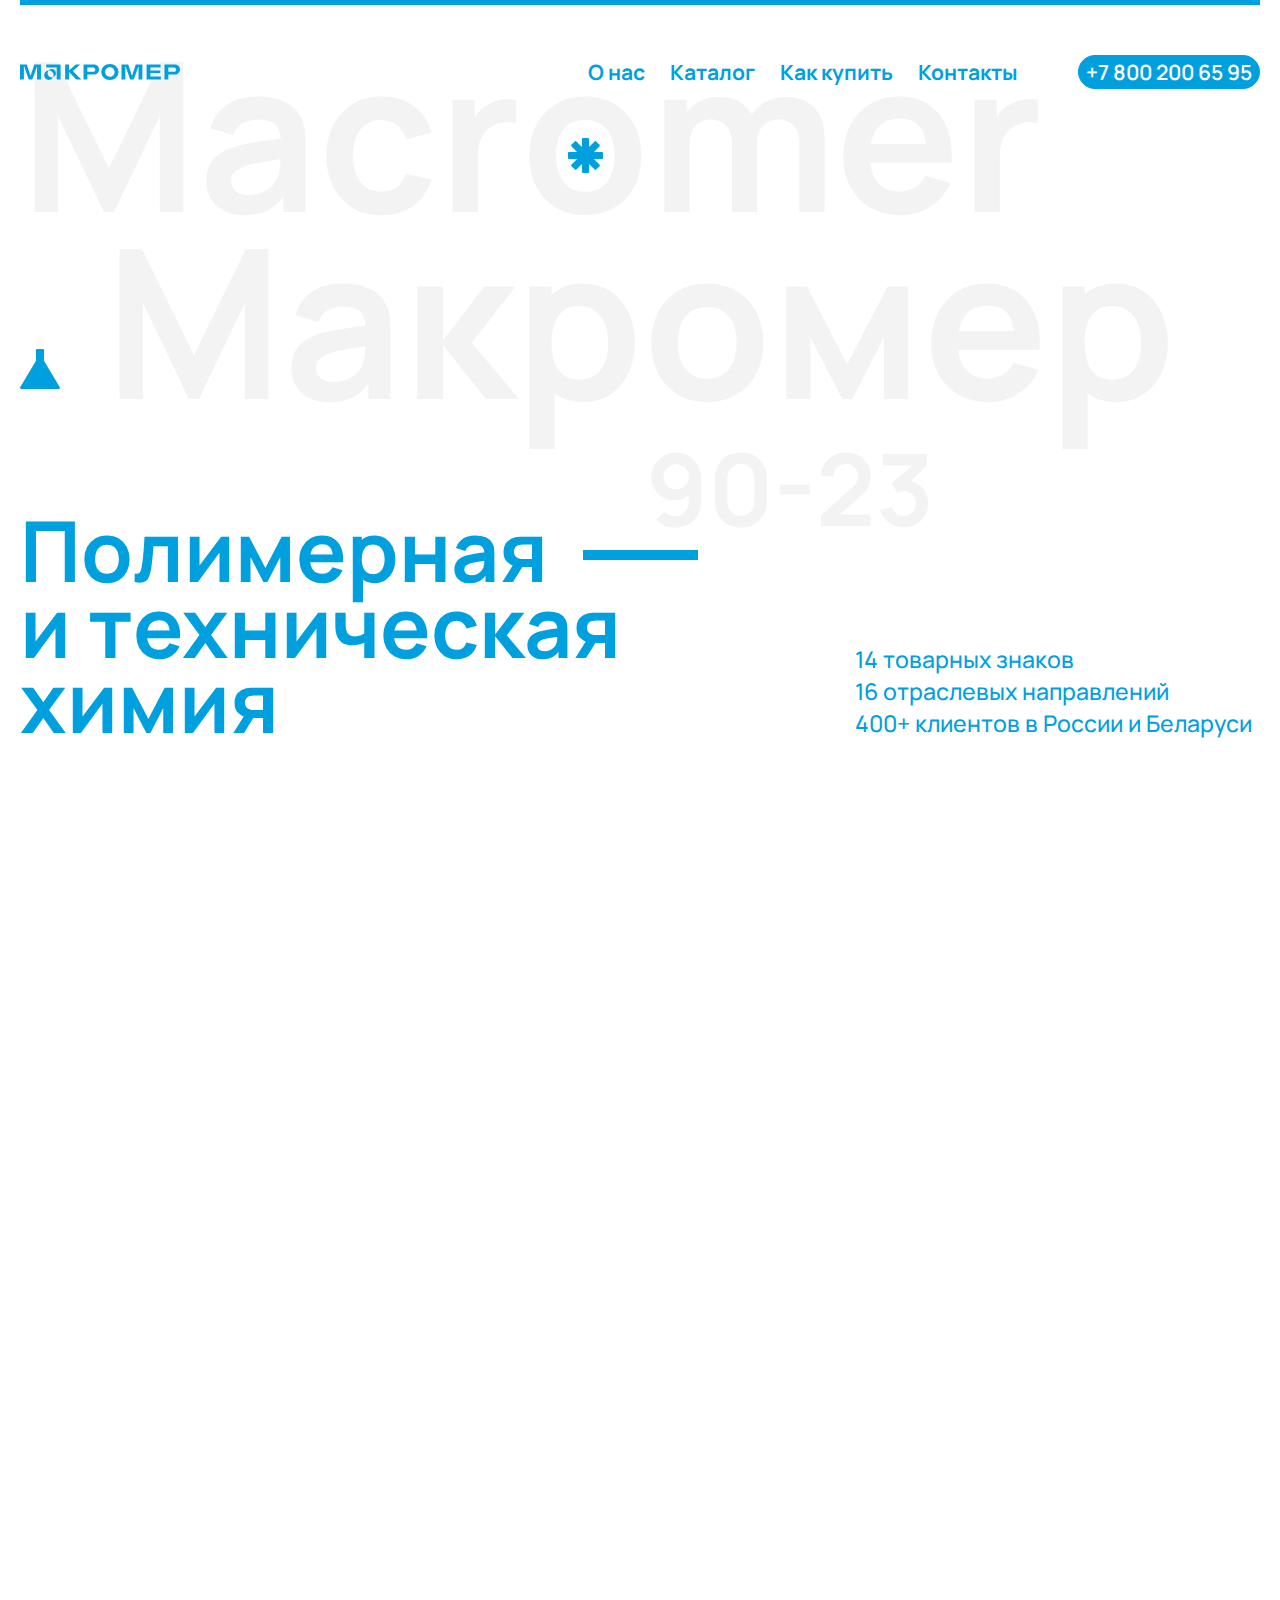
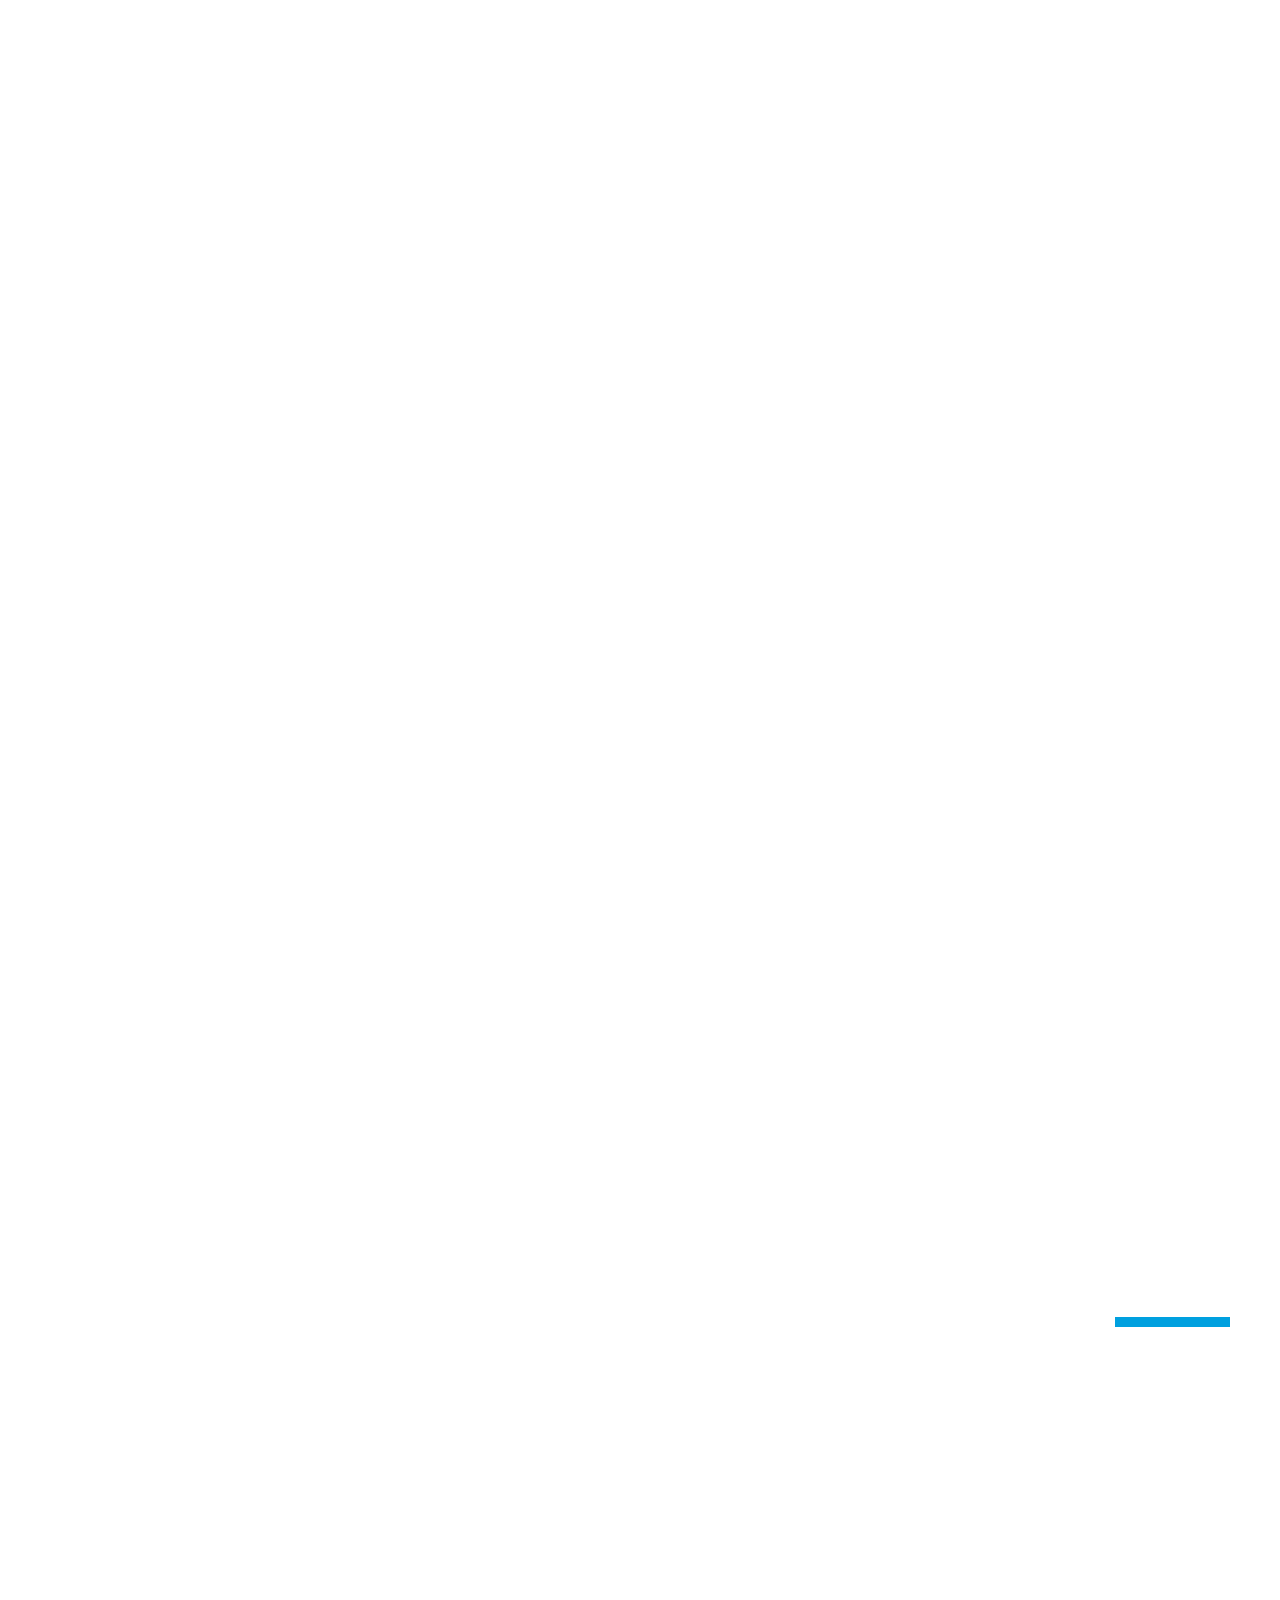
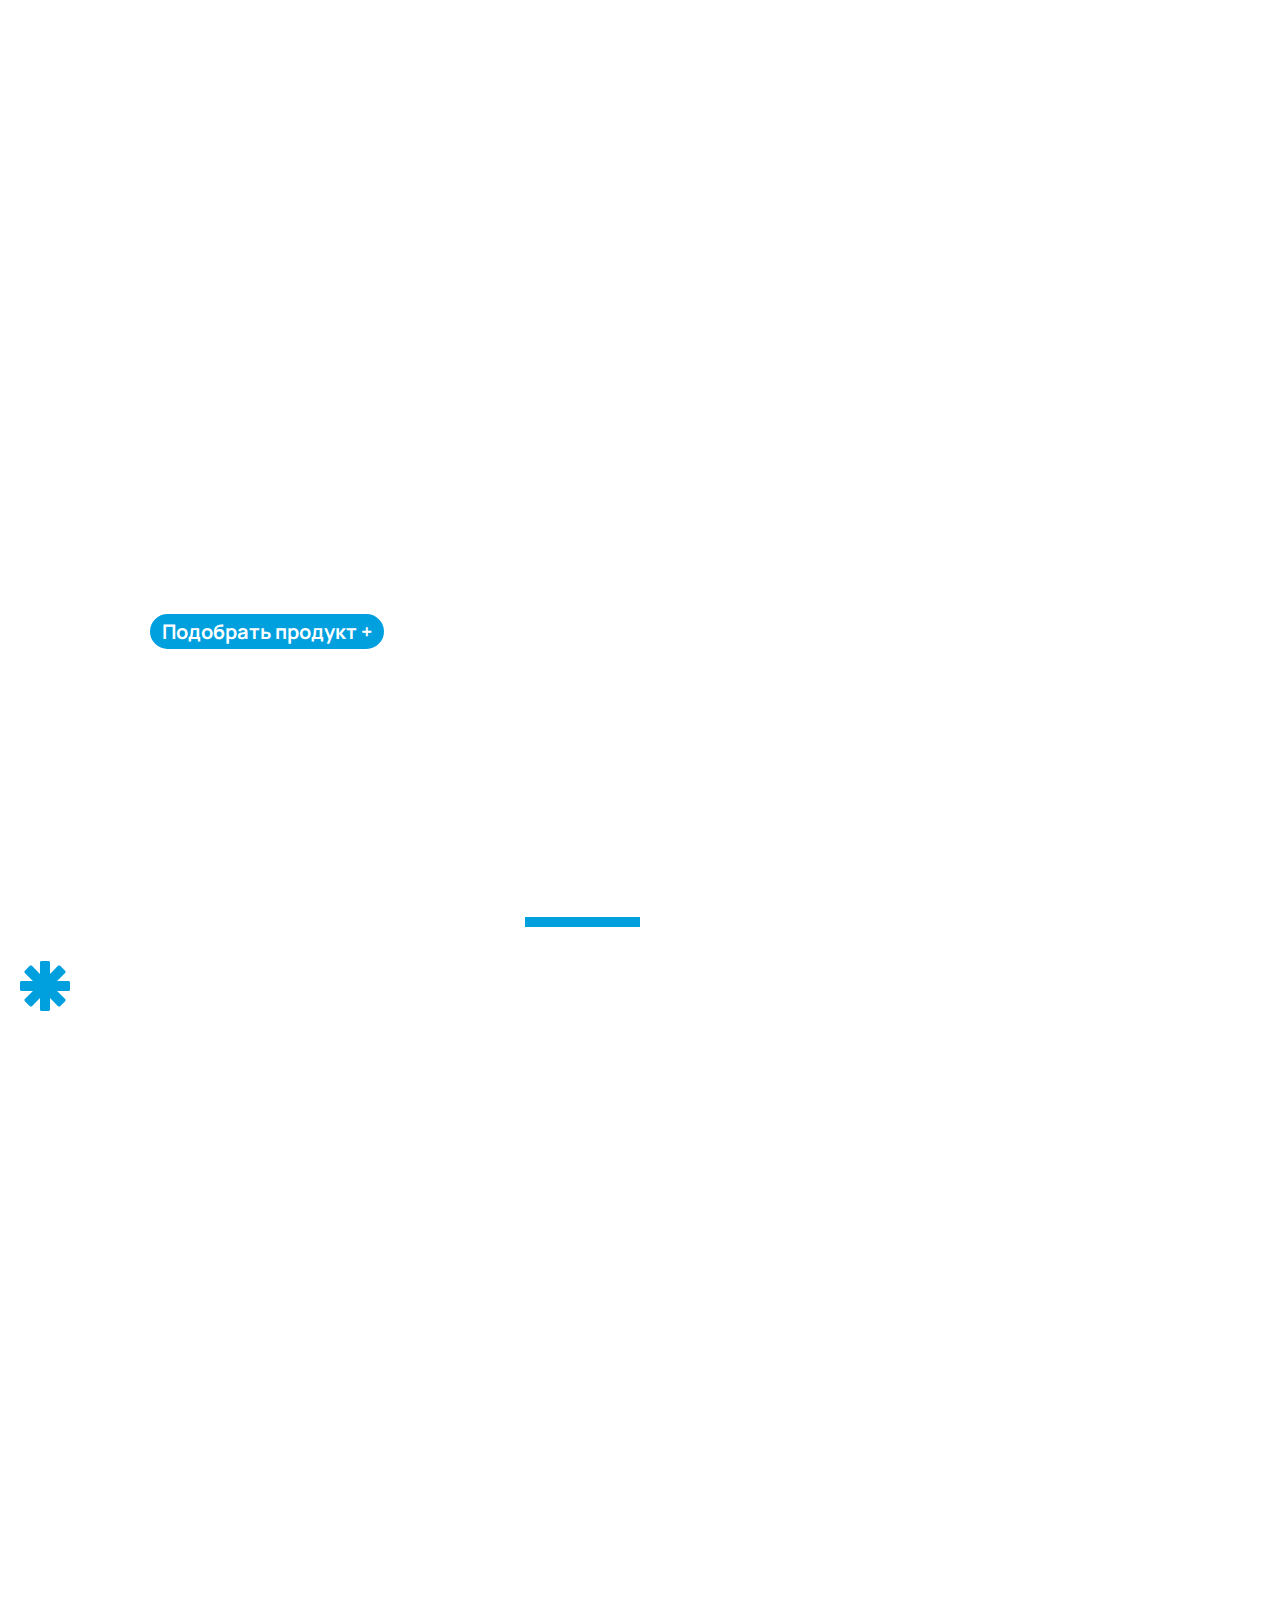
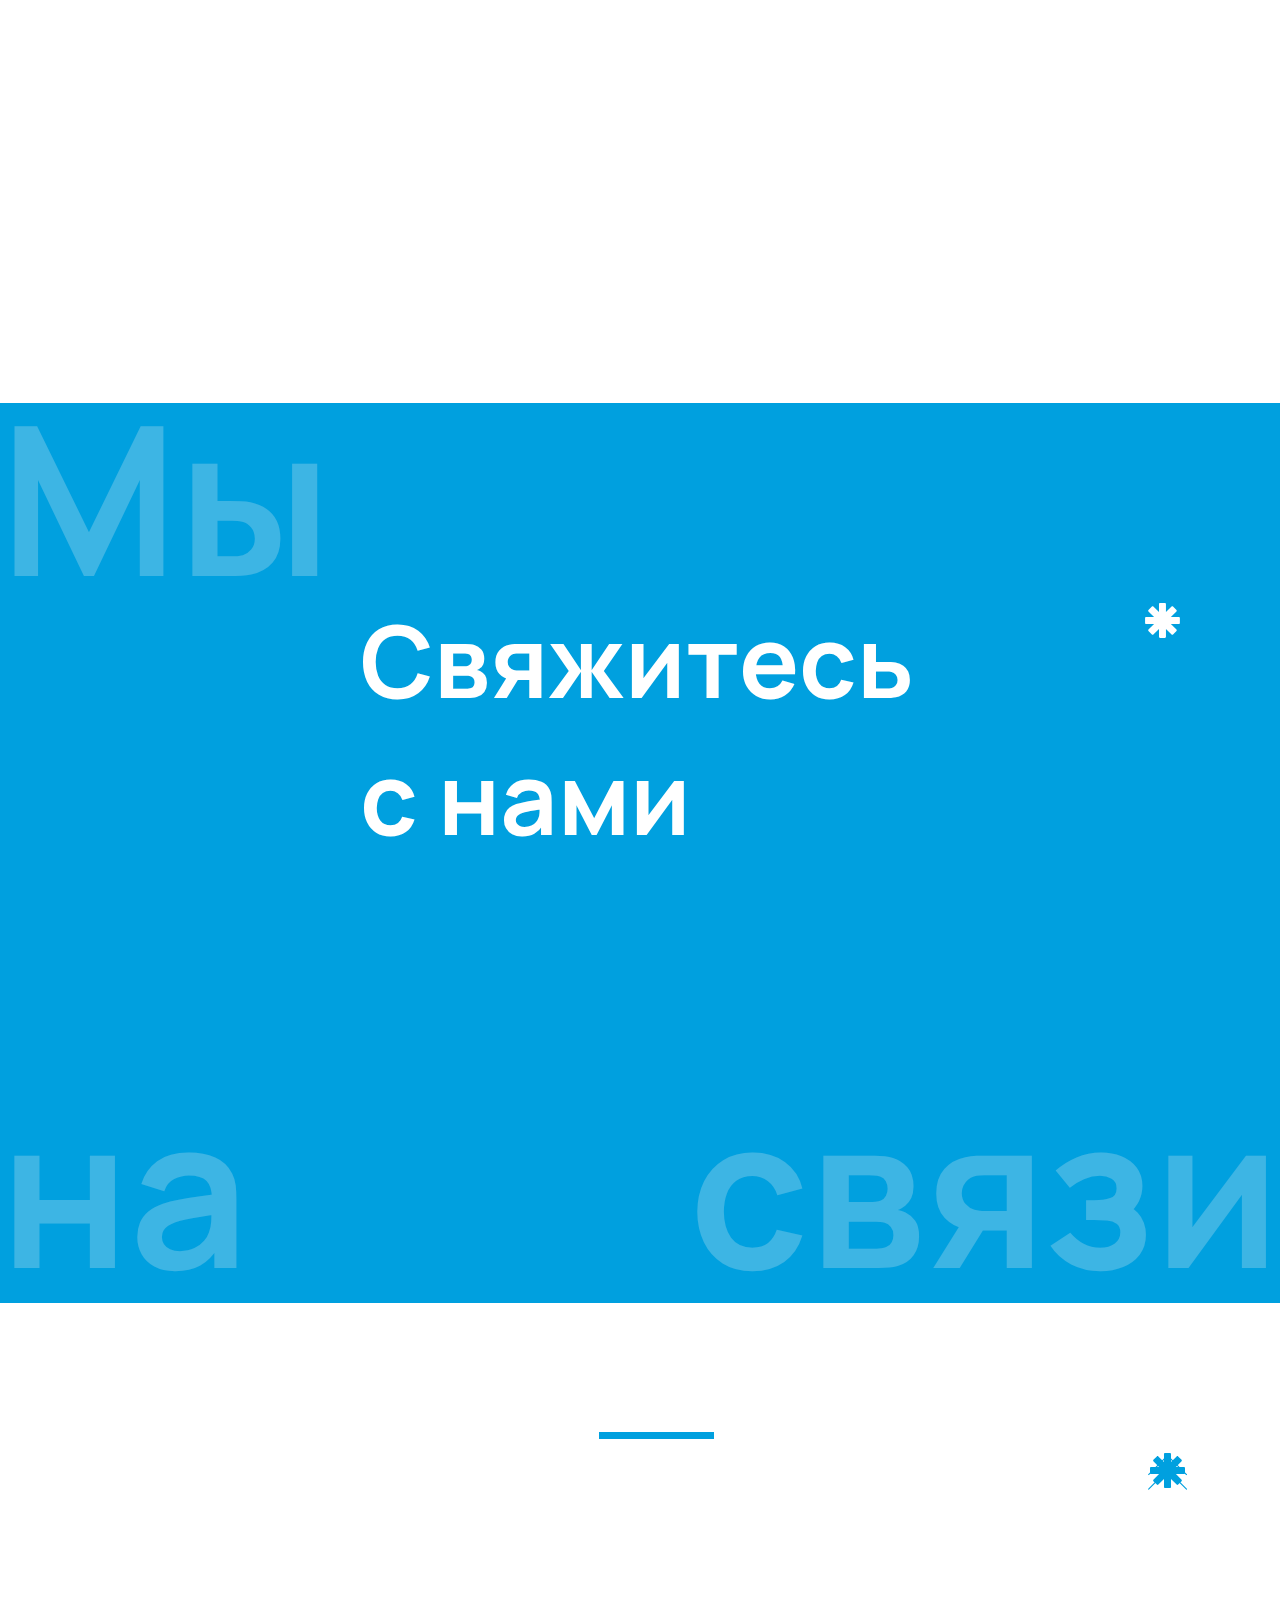
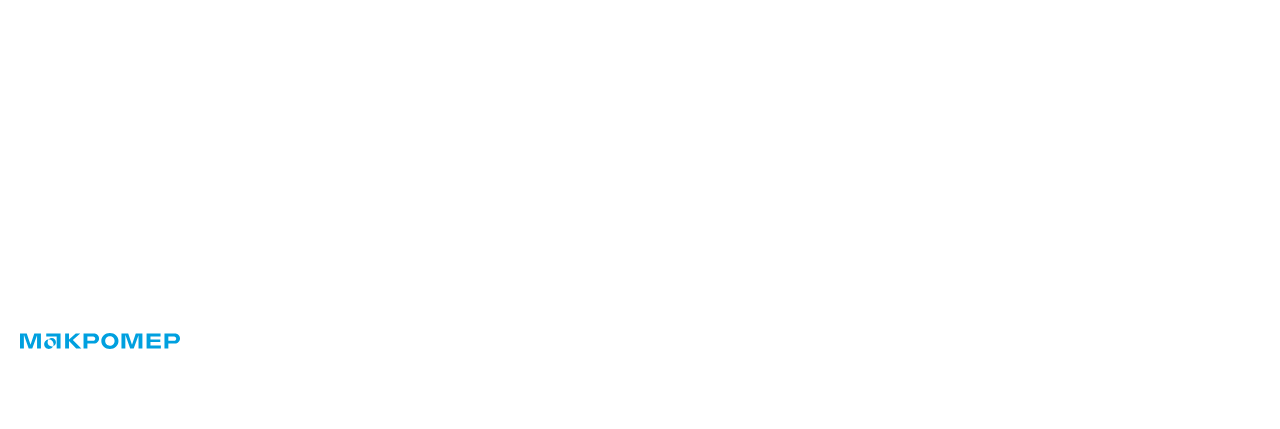
==== commit c82ab672: "added park.html" ====
--- a/index.html
+++ b/index.html
@@ -25,11 +25,11 @@
         <div class="header__hamburger" id="menu__open">
           <span></span><span></span><span></span>
         </div>
-        <div class="header__layout__right opacity-anim" id="menu">
+        <div class="header__layout__right" id="menu">
           <div class="header__logo">
             <a href="/"><img src="img/logo.svg" alt="" /></a>
           </div>
-          <div class="menu-close" id="menu__close"
+          <a href="#" class="menu-close" id="menu__close"
             ><svg
               xmlns="http://www.w3.org/2000/svg"
               xmlns:xlink="http://www.w3.org/1999/xlink"
@@ -59,7 +59,7 @@
                   ></path>
                 </g>
               </g></svg
-          ></div>
+          ></a>
           <ul class="header__links">
             <li class="header__links-item">
               <a href="#" class="header__links-item-link">О нас</a>
@@ -81,6 +81,41 @@
       </div>
     </header>
     <main class="main">
+      <section class="btn-to-top" id="btn_to_top">
+        <a href="#top"
+          ><svg
+            xmlns:xlink="http://www.w3.org/1999/xlink"
+            xmlns="http://www.w3.org/2000/svg"
+            role="presentation"
+            width="50"
+            height="50"
+            fill="none"
+          >
+            <rect
+              width="50"
+              height="50"
+              rx="50"
+              fill="#FFFFFF"
+              fill-opacity="0.5"
+              stroke="none"
+            />
+            <path
+              d="M16 22l9-9 9 9"
+              stroke="#00A0DF"
+              stroke-width="1"
+              fill="none"
+              stroke-linecap="round"
+              stroke-linejoin="round"
+            />
+            <path
+              d="M25 14.2V35.9"
+              stroke="#00A0DF"
+              stroke-width="1"
+              fill="none"
+              stroke-linecap="round"
+            /></svg
+        ></a>
+      </section>
       <section class="page-banner">
         <div class="page-banner__background">
           <span style="display: flex" class="opacity-anim">
@@ -97,12 +132,12 @@
             </div>
             mer
           </span>
-          <span  class="opacity-anim">Макромер</span>
-          <span  class="opacity-anim">90-23</span>
+          <span class="opacity-anim">Макромер</span>
+          <span class="opacity-anim">90-23</span>
         </div>
         <img src="img/filter.svg" alt="" class="page-banner__icon" />
         <div class="page-banner__title opacity-anim">
-          <div class="page-banner__title__layout" >
+          <div class="page-banner__title__layout">
             <h2>
               Полимерная
               <div class="rectangle-wrapper">
@@ -137,11 +172,11 @@
             <img src="img/half-circle.svg" alt="" />
           </div>
         </div>
-        <ul class="products__items ">
-          <li class="products__item item-blue _anim-items _anim-no-hide" >
-            <h3  class="_anim-items _anim-no-hide">Химическое сырье</h3>
+        <ul class="products__items">
+          <li class="products__item item-blue _anim-items _anim-no-hide">
+            <h3 class="_anim-items _anim-no-hide">Химическое сырье</h3>
             <span>
-              <ul  class="_anim-items _anim-no-hide">
+              <ul class="_anim-items _anim-no-hide">
                 <li>Для полиуретановых составов</li>
                 <li>Для эпоксидных составов</li>
                 <li>Для водно-дисперсионных систем</li>
@@ -156,16 +191,22 @@
             <span>90— —23</span>
           </li>
           <li class="products__item item-white">
-            <img class="_anim-items _anim-no-hide" src="img/filter.svg" alt="" />
+            <img
+              class="_anim-items _anim-no-hide"
+              src="img/filter.svg"
+              alt=""
+            />
           </li>
           <li class="products__item item-image _anim-items _anim-no-hide">
             <img src="img/product-2.jpeg" alt="" />
           </li>
           <li class="products__item item-blue _anim-items _anim-no-hide">
-            <h3  class="_anim-items _anim-no-hide">Нефтедобыча и нефтеподготовка</h3>
+            <h3 class="_anim-items _anim-no-hide">
+              Нефтедобыча и нефтеподготовка
+            </h3>
 
             <span>
-              <ul  class="_anim-items _anim-no-hide">
+              <ul class="_anim-items _anim-no-hide">
                 <li>Нефтепромысловая химия</li>
                 <li>Для водно-дисперсионных систем</li>
                 <li>Добавки для бетонов и цементных растворов</li>
@@ -177,11 +218,11 @@
             </span>
           </li>
           <li class="products__item item-white _anim-items _anim-no-hide">
-            <img src="img/half-circle.svg" alt="">
+            <img src="img/half-circle.svg" alt="" />
           </li>
           <li class="products__item item-blue _anim-items _anim-no-hide">
-            <h3  class="_anim-items _anim-no-hide">Производство сахара</h3>
-            <span  class="_anim-items _anim-no-hide">
+            <h3 class="_anim-items _anim-no-hide">Производство сахара</h3>
+            <span class="_anim-items _anim-no-hide">
               <ul>
                 <li>Пеногасители для производства сахара</li>
                 <li>Пеногасители для производства удобрений</li>
@@ -197,7 +238,9 @@
             <img src="img/product-4.jpeg" alt="" />
           </li>
           <li class="products__item item-blue _anim-items _anim-no-hide">
-            <h3  class="_anim-items _anim-no-hide">Строительство и автомобилестроение</h3>
+            <h3 class="_anim-items _anim-no-hide">
+              Строительство и автомобилестроение
+            </h3>
             <span class="_anim-items _anim-no-hide">
               <ul>
                 <li>Инъекционные системы</li>
@@ -252,7 +295,9 @@
               </li>
               <li class="advantages__content__text__item">
                 <div class="advantages__content__text__item__wrapper">
-                  <h3 class="_anim-items _anim-no-hide">Предприятие полного цикла</h3>
+                  <h3 class="_anim-items _anim-no-hide">
+                    Предприятие полного цикла
+                  </h3>
                   <span class="_anim-items _anim-no-hide"
                     >Главный ресурс компании - современные лаборатории
                     различного профиля в составе собственного
@@ -263,7 +308,9 @@
               </li>
               <li class="advantages__content__text__item">
                 <div class="advantages__content__text__item__wrapper">
-                  <h3 class="_anim-items _anim-no-hide">Более 30 лет на рынке</h3>
+                  <h3 class="_anim-items _anim-no-hide">
+                    Более 30 лет на рынке
+                  </h3>
                   <span class="_anim-items _anim-no-hide"
                     >Макромер основан в 1990 г. на базе отдела
                     реакционноспособных олигомеров. Уже более 30 лет успешно
@@ -274,7 +321,9 @@
               </li>
               <li class="advantages__content__text__item">
                 <div class="advantages__content__text__item__wrapper">
-                  <h3 class="_anim-items _anim-no-hide">Разработка продукта согласно ТЗ</h3>
+                  <h3 class="_anim-items _anim-no-hide">
+                    Разработка продукта согласно ТЗ
+                  </h3>
                   <span class="_anim-items _anim-no-hide"
                     >Научно-технический центр объединяет коллектив научных
                     сотрудников с глубоким многолетним опытом, что позволяет
@@ -290,12 +339,10 @@
         </div>
       </section>
       <section class="actual">
-     
         <div class="actual__background">
           <span class="_anim-items _anim-no-hide"> Сделано в России </span>
         </div>
         <div class="actual__content">
-          
           <div class="actual__content__heading">
             <div class="rectangle-wrapper">
               <div class="rectangle"></div>
@@ -304,8 +351,8 @@
           </div>
           <div class="actual__content__text">
             <div class="zvezdochka">
-                <img src="img/zvezdochka.svg" alt="">
-              </div>
+              <img src="img/zvezdochka.svg" alt="" />
+            </div>
             <ul class="actual__content__text__items">
               <li class="actual__content__text__item _anim-items _anim-no-hide">
                 <div class="actual__content__text__item__wrapper">
@@ -368,10 +415,8 @@
                       <li>строительстве</li>
                       <li>производстве мебели</li>
                     </ul>
-                    
                   </span>
-                  <span>Сделано и произведено во Владимире
-                  </span>
+                  <span>Сделано и произведено во Владимире </span>
                 </div>
               </li>
             </ul>
@@ -380,7 +425,9 @@
       </section>
       <section class="contact-us">
         <div class="contact-us__background-text">
-          <span class="_anim-items _anim-no-hide">Мы</span><span class="_anim-items _anim-no-hide">на</span><span class="_anim-items _anim-no-hide">связи </span>
+          <span class="_anim-items _anim-no-hide">Мы</span
+          ><span class="_anim-items _anim-no-hide">на</span
+          ><span class="_anim-items _anim-no-hide">связи </span>
         </div>
         <div class="zvezdochka">
           <img src="img/zvezdochka-white.svg" alt="" />
@@ -393,12 +440,14 @@
             </div>
           </div>
           <div class="contact-us__content__text">
-            <span  class="_anim-items _anim-no-hide"
+            <span class="_anim-items _anim-no-hide"
               >Наши специалисты оперативно рассмотрят обращение и ответят на
               любой интересующий вопрос</span
             >
           </div>
-          <a class="white-button _anim-items _anim-no-hide"> Заказать звонок + </a>
+          <a class="white-button _anim-items _anim-no-hide">
+            Заказать звонок +
+          </a>
         </div>
       </section>
     </main>
@@ -425,15 +474,23 @@
           </div>
 
           <div class="footer__layout__contacts__info">
-            <a class="_anim-items _anim-no-hide"  href="tel:+78002006595">+7 800 200 65 95</a>
-            <a class="_anim-items _anim-no-hide" href="mailto:info@macromer.ru">info@macromer.ru</a>
+            <a class="_anim-items _anim-no-hide" href="tel:+78002006595"
+              >+7 800 200 65 95</a
+            >
+            <a class="_anim-items _anim-no-hide" href="mailto:info@macromer.ru"
+              >info@macromer.ru</a
+            >
           </div>
           <div class="footer__layout__contacts__address">
-            <div class="footer__layout__contacts__address__item _anim-items _anim-no-hide">
+            <div
+              class="footer__layout__contacts__address__item _anim-items _anim-no-hide"
+            >
               <h3>Юридический адрес</h3>
               <span>г. Владимир, Большая Нижегородская, 77 </span>
             </div>
-            <div class="footer__layout__contacts__address__item _anim-items _anim-no-hide">
+            <div
+              class="footer__layout__contacts__address__item _anim-items _anim-no-hide"
+            >
               <h3>Почтовый адрес</h3>
               <span>г. Владимир, а/я 7 </span>
             </div>
@@ -458,7 +515,11 @@
             /></a>
           </li>
           <li class="footer__links-list-item _anim-items _anim-no-hide">
-            <a href="https://disk.yandex.ru/i/RERQAyBdCpQuLw" class="footer__links-list-item-link">Реквизиты</a>
+            <a
+              href="https://disk.yandex.ru/i/RERQAyBdCpQuLw"
+              class="footer__links-list-item-link"
+              >Реквизиты</a
+            >
           </li>
           <li class="footer__links-list-item _anim-items _anim-no-hide">
             <a href="#" class="footer__links-list-item-link">О нас</a>
--- a/css/main.css
+++ b/css/main.css
@@ -186,6 +186,11 @@
   color: #00a0df;
 }
 
+.blue-active {
+  background: white !important;
+  color: #00a0df !important;
+}
+
 .rectangle-wrapper {
   padding-top: 10px;
   width: 115px;
@@ -197,7 +202,7 @@
 }
 .rectangle-wrapper .rectangle {
   background: #00a0df;
-  height: 7px;
+  height: 10px;
   animation-duration: 2s;
   animation-name: el-width;
   max-width: 115px;
@@ -229,243 +234,615 @@
   transition: opacity 1s;
 }
 
-.how-to-buy .page-banner h1 {
+.btn-to-top--visible {
+  opacity: 1 !important;
+}
+
+.btn-to-top {
+  position: fixed;
+  bottom: 30px;
+  left: 30px;
+  border-radius: 60px;
+  z-index: 3;
+  opacity: 0;
+  transition: 0.3s ease;
+  height: 50px;
+  width: 50px;
+  border: none;
+  background: transparent;
+  box-shadow: 0 0 10px 0 rgba(0, 0, 0, 0.2);
+}
+.btn-to-top svg rect, .btn-to-top svg path {
+  transition: 0.3s ease;
+}
+.btn-to-top:hover rect {
+  fill: #00a0df;
+  fill-opacity: 1;
+}
+.btn-to-top:hover path {
+  stroke: white;
+}
+
+@media (max-width: 992px) {
+  .how-to-buy__page .page-banner {
+    height: 100px !important;
+  }
+}
+.how-to-buy__page .page-banner h1 {
   font-size: 100px;
-}
-@media (max-width: 768px) {
-  .how-to-buy .contact-us {
+  line-height: 130% !important;
+}
+@media (max-width: 992px) {
+  .how-to-buy__page .page-banner h1 {
+    font-size: 100px !important;
+  }
+}
+@media (max-width: 576px) {
+  .how-to-buy__page .page-banner h1 {
+    font-size: 70px !important;
+    line-height: 135%;
+    letter-spacing: -3px;
+  }
+}
+@media (max-width: 380px) {
+  .how-to-buy__page .page-banner h1 {
+    font-size: 60px !important;
+  }
+}
+@media (max-width: 992px) {
+  .how-to-buy__page .contact-us {
+    height: 703px;
+  }
+}
+@media (max-width: 768px) {
+  .how-to-buy__page .contact-us {
     height: 650px;
   }
 }
-
-@keyframes el-rotate {
-  0% {
-    transform: rotate(0deg);
-  }
-  50% {
-    transform: rotate(360deg);
-  }
-  100% {
-    transform: rotate(0deg);
-  }
-}
-@keyframes el-height {
-  0% {
-    top: 100px;
-  }
-  50% {
-    top: 70px;
-  }
-  100% {
-    top: 100px;
-  }
-}
-@keyframes el-width {
-  from {
-    width: 0px;
-  }
-  to {
-    width: 115px;
-  }
-}
-@keyframes el-rotate {
-  0% {
-    transform: rotate(0deg);
-  }
-  50% {
-    transform: rotate(360deg);
-  }
-  100% {
-    transform: rotate(0deg);
-  }
-}
-@keyframes el-height {
-  0% {
-    top: 100px;
-  }
-  50% {
-    top: 70px;
-  }
-  100% {
-    top: 100px;
-  }
-}
-@keyframes el-width {
-  from {
-    width: 0px;
-  }
-  to {
-    width: 115px;
-  }
-}
-/*Цвета проекта*/
-/*Шрифт проекта*/
-/*Базовые стили проекта*/
-html {
-  scroll-behavior: smooth;
-}
-
-* {
-  padding: 0px;
+.how-to-buy__page .page-banner__title {
+  width: 100%;
+}
+.how-to-buy__page .page-banner {
+  position: relative;
+  height: 210px;
+  overflow: hidden;
+  width: 100%;
+  display: flex;
+  align-items: flex-end;
+  justify-content: center;
+  margin: 0px 20px;
+  padding: 0px 20px;
+}
+.how-to-buy__page .page-banner .page-banner__button {
+  max-width: 300px;
+  width: 100%;
+  height: 106px;
+  border-radius: 10px;
+  background-color: #00a0df;
+  border: none;
+  padding: 20px;
+  color: white;
+  transition: 0.3s ease;
+  cursor: pointer;
+  font-size: 30px !important;
+  display: flex;
+  justify-content: center;
+  align-items: center;
+}
+.how-to-buy__page .page-banner__title__layout {
+  flex-direction: column;
+  align-items: baseline !important;
+  gap: 50px !important;
+}
+.how-to-buy__page .page-banner__title__layout h1 {
+  font-size: 130px;
+  font-weight: 700;
+  line-height: 56px;
+  letter-spacing: -5px;
+}
+
+.catalog-page header, .catalog-page main {
+  background: #f8f9fd;
+}
+.catalog-page .page-banner__title {
+  width: 100%;
+}
+.catalog-page .page-banner {
+  position: relative;
+  height: 400px;
+  overflow: hidden;
+  width: 100%;
+  display: flex;
+  align-items: flex-end;
+  background: #f8f9fd;
+  justify-content: center;
+  margin: 0px 20px;
+  padding: 0px 20px;
+}
+.catalog-page .page-banner .page-banner__button {
+  max-width: 300px;
+  width: 100%;
+  height: 106px;
+  border-radius: 10px;
+  background-color: #00a0df;
+  border: none;
+  padding: 20px;
+  color: white;
+  transition: 0.3s ease;
+  cursor: pointer;
+  font-size: 30px !important;
+  display: flex;
+  justify-content: center;
+  align-items: center;
+}
+.catalog-page .page-banner__title__layout {
+  flex-direction: column;
+  align-items: baseline !important;
+  gap: 50px !important;
+}
+.catalog-page .page-banner__title__layout h1 {
+  font-size: 130px;
+  font-weight: 700;
+  line-height: 56px;
+  letter-spacing: -5px;
+}
+
+.about .main {
+  gap: 100px;
+}
+.about .page-banner {
+  padding: 0px 20px;
   margin: 0px;
-  box-sizing: border-box;
-  font-family: "Manrope", sans-serif;
-}
-
-body, ul, li, a, button, h1, h2, h3, h4, input, textarea, hr {
-  padding: 0px;
-  margin: 0px;
-  font-family: "Manrope", sans-serif;
-}
-
-.footer {
+  min-height: 230px;
+  width: 100%;
+  height: auto;
+}
+@media (max-width: 992px) {
+  .about .page-banner {
+    min-height: 283px;
+  }
+}
+@media (max-width: 576px) {
+  .about .page-banner {
+    min-height: 382px;
+  }
+}
+.about .page-banner .page-banner__title {
+  width: 100%;
+}
+.about .page-banner .page-banner__title h1 {
+  font-size: calc(3em + 2vw) !important;
+  line-height: 130% !important;
+  letter-spacing: -4px;
+}
+@media (max-width: 992px) {
+  .about .page-banner .page-banner__title h1 {
+    font-size: calc(3em + 2vw) !important;
+  }
+}
+@media (max-width: 768px) {
+  .about .page-banner .page-banner__title h1 {
+    font-size: calc(3em + 1vw) !important;
+  }
+}
+@media (max-width: 576px) {
+  .about .page-banner .page-banner__title h1 {
+    line-height: 135%;
+    letter-spacing: -3px;
+  }
+}
+.about .page-banner .page-banner__title .page-banner__title__layout {
+  display: flex;
+  flex-direction: column;
+  align-items: flex-start !important;
+  gap: 30px;
+  position: relative;
+}
+.about .page-banner .page-banner__title .page-banner__title__layout .zvezdochka {
+  right: 30px;
+  top: 30px;
+}
+.about .page-banner .page-banner__title .page-banner__title__layout .zvezdochka img {
+  width: 30px;
+  height: 30px;
+}
+@media (max-width: 576px) {
+  .about .page-banner .page-banner__title .page-banner__title__layout .zvezdochka {
+    display: none;
+  }
+}
+.about .page-content {
+  display: flex;
+  flex-direction: column;
+  align-items: center;
+  gap: 200px;
+  width: 100%;
+}
+@media (max-width: 992px) {
+  .about .page-content {
+    gap: 100px;
+  }
+}
+@media (max-width: 576px) {
+  .about .page-content {
+    overflow: hidden;
+    gap: 50px;
+  }
+}
+.about .page-content .page-content__table {
+  width: 1160px;
+}
+@media (max-width 1250px) {
+  .about .page-content .page-content__table {
+    width: 920px;
+  }
+}
+@media (max-width: 992px) {
+  .about .page-content .page-content__table {
+    width: 750px;
+  }
+}
+@media (max-width: 768px) {
+  .about .page-content .page-content__table {
+    width: 550px;
+  }
+}
+@media (max-width: 576px) {
+  .about .page-content .page-content__table {
+    width: 360px;
+  }
+}
+@media (max-width: 380px) {
+  .about .page-content .page-content__table {
+    width: 300px;
+  }
+}
+.about .page-content .page-content__table .page-content__table__table {
+  border-collapse: collapse;
+}
+.about .page-content .page-content__table__th {
+  background: #ffffff;
+  border: 1px solid #00a0df;
+  border-collapse: collapse;
+  color: #00a0df;
+  padding: 20px;
+}
+.about .page-content .page-content__table__td {
+  border: 1px solid #00a0df;
+  vertical-align: top;
+  color: #181b22;
+  padding: 20px;
+  font-size: 18px;
+  font-weight: 400;
+  font-family: "Manrope";
+}
+.about .page-content .page-content__table__oddrow {
+  background: #f3f3f3;
+}
+
+.industrial-park {
   margin: 0px 20px;
-}
-
-ul {
-  list-style: none;
-}
-
-h1, h2, h3, h4, h5, span {
-  color: #00a0df;
-}
-
-a {
-  text-decoration: none;
-  color: #00a0df;
-}
-
-.body-block {
-  overflow: hidden;
-}
-
-.main {
-  display: flex;
-  flex-direction: column;
-  gap: 200px;
-  align-items: center;
-}
-@media (max-width: 992px) {
-  .main {
-    gap: 70px;
-  }
-}
-@media (max-width: 768px) {
-  .main {
+  display: flex;
+  flex-direction: column;
+  align-items: flex-end;
+}
+.industrial-park .industrial-park__wrapper {
+  display: flex;
+  flex-direction: column;
+  justify-content: center;
+  align-items: center;
+  max-width: 90%;
+  gap: 100px;
+}
+@media (max-width: 992px) {
+  .industrial-park .industrial-park__wrapper {
+    max-width: 100%;
+    gap: 50px;
+  }
+}
+@media (max-width: 992px) {
+  .industrial-park .industrial-park__wrapper .industrial-park__content {
+    display: flex;
+    flex-direction: column;
+    justify-content: center;
+    align-items: center;
+  }
+}
+.industrial-park .industrial-park__wrapper .industrial-park__content span {
+  font-weight: 700;
+  max-width: 36%;
+  width: 100%;
+  font-size: calc(13px + 1vw);
+  text-align: left;
+  display: flex;
+  line-height: 38px;
+}
+@media (max-width: 992px) {
+  .industrial-park .industrial-park__wrapper .industrial-park__content span {
+    max-width: 78%;
+    line-height: 33px;
+    font-size: calc(22px + 1vw);
+  }
+}
+.industrial-park .industrial-park__wrapper .industrial-park__text {
+  position: relative;
+  max-width: 26%;
+}
+@media (max-width: 992px) {
+  .industrial-park .industrial-park__wrapper .industrial-park__text {
+    max-width: 75%;
+    display: flex;
+    gap: 136px;
+    align-items: center;
+    justify-content: center;
+  }
+}
+@media (max-width: 576px) {
+  .industrial-park .industrial-park__wrapper .industrial-park__text {
     gap: 60px;
   }
 }
-@media (max-width: 576px) {
-  .main {
-    gap: 50px;
-  }
-}
 @media (max-width: 380px) {
-  .main {
-    gap: 50px;
-  }
-}
-
-h2 {
-  font-size: 100px;
-}
-@media (max-width: 992px) {
-  h2 {
-    font-size: 70px;
-  }
-}
-
-.zvezdochka {
+  .industrial-park .industrial-park__wrapper .industrial-park__text {
+    gap: 30px;
+  }
+}
+.industrial-park .industrial-park__wrapper .industrial-park__text .zvezdochka {
+  left: -40%;
+  top: 25px;
+}
+@media (max-width: 992px) {
+  .industrial-park .industrial-park__wrapper .industrial-park__text .zvezdochka {
+    position: static;
+    height: 55px;
+    width: 36px;
+  }
+}
+.industrial-park .industrial-park__wrapper .industrial-park__text img {
+  width: 55px;
+  height: 55px;
+}
+.industrial-park .industrial-park__wrapper .industrial-park__text span {
+  font-size: calc(12px + 0.5vw);
+  font-weight: 500;
+}
+@media (max-width: 992px) {
+  .industrial-park .industrial-park__wrapper .industrial-park__text span {
+    font-size: calc(18px + 0.5vw);
+    line-height: 30px;
+  }
+}
+.industrial-park .industrial-park__wrapper .industrial-park__year {
+  width: 100%;
+  display: flex;
+  justify-content: flex-start;
+  margin-top: -182px;
+}
+@media (max-width: 992px) {
+  .industrial-park .industrial-park__wrapper .industrial-park__year {
+    margin-top: 0px;
+  }
+}
+.industrial-park .industrial-park__wrapper .industrial-park__year span {
+  color: #f3f3f3;
+  font-size: calc(5em + 10vw);
+  font-weight: 700;
+  letter-spacing: -11px;
+  text-align: end;
+  width: 100%;
+}
+@media (max-width: 992px) {
+  .industrial-park .industrial-park__wrapper .industrial-park__year span {
+    text-align: center;
+    font-size: calc(13em + 10vw);
+    line-height: 242px;
+  }
+}
+@media (max-width: 576px) {
+  .industrial-park .industrial-park__wrapper .industrial-park__year span {
+    font-size: calc(3em + 34vw);
+  }
+}
+
+.industrial-park-info {
+  display: flex;
+  justify-content: center;
+  width: 100%;
+  margin-top: -100px;
+  position: relative;
+}
+@media (max-width: 992px) {
+  .industrial-park-info {
+    margin-top: 0px;
+  }
+}
+.industrial-park-info .industrial-park-info__wrapper {
+  display: flex;
+  flex-direction: column;
+  justify-content: center;
+  align-items: center;
+  gap: 80px;
+}
+@media (max-width: 576px) {
+  .industrial-park-info .industrial-park-info__wrapper {
+    gap: 0px;
+  }
+}
+.industrial-park-info .industrial-park-info__wrapper .industrial-park-info__items {
+  max-width: 80%;
+  display: grid;
+  grid-template-columns: repeat(2, minmax(400px, 1fr));
+  gap: 30px;
+}
+@media (max-width: 992px) {
+  .industrial-park-info .industrial-park-info__wrapper .industrial-park-info__items {
+    grid-template-columns: repeat(1, minmax(400px, 1fr));
+    max-width: 90%;
+    justify-content: center;
+    align-items: center;
+  }
+}
+@media (max-width: 576px) {
+  .industrial-park-info .industrial-park-info__wrapper .industrial-park-info__items {
+    max-width: 100%;
+    grid-template-columns: repeat(1, minmax(200px, 1fr));
+  }
+}
+.industrial-park-info .industrial-park-info__wrapper .industrial-park-info__items .industrial-park-info__item {
+  padding: 30px;
+  -o-object-fit: cover;
+     object-fit: cover;
+  position: relative;
+}
+.industrial-park-info .industrial-park-info__wrapper .industrial-park-info__items .industrial-park-info__item .industrial-park-info__item__img {
+  width: 100%;
+}
+.industrial-park-info .industrial-park-info__wrapper .industrial-park-info__items .industrial-park-info__item .half-circle {
   position: absolute;
-  animation-name: el-rotate;
-  animation-duration: 5s;
-  animation-iteration-count: infinite;
-}
-@media (max-width: 992px) {
-  .zvezdochka img {
-    max-width: 35px;
-  }
-}
-
-.white-button {
+  transform: rotate(270deg);
+  left: -40px;
+  width: 35px;
+  top: 0px;
+  height: 35px;
+}
+@media (max-width: 1250px) {
+  .industrial-park-info .industrial-park-info__wrapper .industrial-park-info__items .industrial-park-info__item .half-circle {
+    top: auto;
+    bottom: 5px;
+  }
+}
+@media (max-width: 576px) {
+  .industrial-park-info .industrial-park-info__wrapper .industrial-park-info__items .industrial-park-info__item .half-circle {
+    bottom: -30px;
+    left: 10%;
+    transform: rotate(180deg);
+  }
+}
+.industrial-park-info .industrial-park-info__wrapper .industrial-park-info__items .industrial-park-info__item .industrial-park-info__item__icon {
+  font-size: 60px;
+  display: flex;
+  flex-direction: column;
+  align-items: center;
+  justify-content: center;
+  border-radius: 60px;
   background: white;
   color: #00a0df;
-  padding: 2px 5px;
-  border-radius: 30px;
-  font-size: 20px;
+  height: 55px;
+  max-width: 55px;
+}
+.industrial-park-info .industrial-park-info__wrapper .industrial-park-info__items .industrial-park-info__item:last-child {
+  background: #00a0df;
+  display: flex;
+  flex-direction: column;
+  height: 100%;
+  justify-content: space-between;
+  gap: 100px;
+}
+@media (max-width: 992px) {
+  .industrial-park-info .industrial-park-info__wrapper .industrial-park-info__items .industrial-park-info__item:last-child {
+    gap: 30px;
+  }
+}
+@media (max-width: 576px) {
+  .industrial-park-info .industrial-park-info__wrapper .industrial-park-info__items .industrial-park-info__item:last-child {
+    padding: 20px;
+  }
+}
+.industrial-park-info .industrial-park-info__wrapper .industrial-park-info__items .industrial-park-info__item:last-child ul {
+  list-style-type: disc;
+  display: flex;
+  flex-direction: column;
+  gap: 10px;
+  padding-left: 20px;
+}
+.industrial-park-info .industrial-park-info__wrapper .industrial-park-info__items .industrial-park-info__item:last-child ul li {
+  color: white;
+  font-size: calc(2px + 1.3vw);
+  line-height: calc(1px + 2vw);
+}
+@media (max-width: 992px) {
+  .industrial-park-info .industrial-park-info__wrapper .industrial-park-info__items .industrial-park-info__item:last-child ul li {
+    color: white;
+    font-size: calc(2px + 2vw);
+    line-height: calc(1px + 3vw);
+  }
+}
+@media (max-width: 576px) {
+  .industrial-park-info .industrial-park-info__wrapper .industrial-park-info__items .industrial-park-info__item:last-child ul li {
+    font-size: calc(1px + 4vw);
+    line-height: 31px;
+  }
+}
+@media (max-width: 380px) {
+  .industrial-park-info .industrial-park-info__wrapper .industrial-park-info__items .industrial-park-info__item:last-child ul li {
+    line-height: 24px;
+    font-size: 15px;
+  }
+}
+@media (max-width: 992px) {
+  .industrial-park-info .industrial-park-info__wrapper .industrial-park-info__items .industrial-park-info__item:nth-child(2) {
+    grid-area: 4/1/4/1;
+  }
+}
+.industrial-park-info .industrial-park-info__wrapper .industrial-park-info__items .industrial-park-info__item:nth-child(3) {
+  display: flex;
+  justify-content: center;
+  align-items: center;
+}
+.industrial-park-info .industrial-park-info__wrapper .industrial-park-info__items .industrial-park-info__item:nth-child(3) span {
+  font-size: calc(13px + 1vw);
   font-weight: 700;
-  cursor: pointer;
-  transition: 0.3s ease;
-  border: 2px solid white;
-  max-width: 225px;
+  width: 100%;
+  display: flex;
+  max-width: 290px;
+}
+@media (max-width: 992px) {
+  .industrial-park-info .industrial-park-info__wrapper .industrial-park-info__items .industrial-park-info__item:nth-child(3) span {
+    font-size: calc(7px + 2vw);
+    max-width: 409px;
+  }
+}
+@media (max-width: 576px) {
+  .industrial-park-info .industrial-park-info__wrapper .industrial-park-info__items .industrial-park-info__item:nth-child(3) span {
+    font-size: calc(3px + 4vw);
+  }
+}
+.industrial-park-info .industrial-park-info__wrapper .industrial-park-info__items .industrial-park-info__item:first-child {
+  padding: 0px;
+}
+.industrial-park-info .industrial-park-info__wrapper .industrial-park-info__btns {
+  display: flex;
+  justify-content: space-between;
+  max-width: 80%;
+  width: 100%;
+}
+.industrial-park-info .industrial-park-info__wrapper .industrial-park-info__btns .blue-button {
+  max-width: 352px;
   display: flex;
   justify-content: center;
-}
-.white-button:hover {
-  background: #00a0df;
-  color: white;
-}
-
-.blue-button {
-  background: #00a0df;
-  color: white;
-  padding: 2px 10px;
-  border-radius: 30px;
-  font-size: 20px;
-  font-weight: 700;
-  cursor: pointer;
-  transition: 0.3s ease;
-  border: 2px solid #00a0df;
-  max-width: 225px;
-  display: flex;
   justify-content: center;
-}
-.blue-button:hover {
-  background: white;
-  color: #00a0df;
-}
-
-.rectangle-wrapper {
-  padding-top: 10px;
-  width: 115px;
+  height: 32px;
+  align-items: center;
+  font-size: calc(4px + 1vw);
+}
+@media (max-width: 992px) {
+  .industrial-park-info .industrial-park-info__wrapper .industrial-park-info__btns .blue-button {
+    font-size: 18px;
+    max-width: none;
+  }
 }
 @media (max-width: 380px) {
-  .rectangle-wrapper {
-    padding-top: 0px;
-  }
-}
-.rectangle-wrapper .rectangle {
-  background: #00a0df;
-  height: 7px;
-  animation-duration: 2s;
-  animation-name: el-width;
-  max-width: 115px;
-}
-@keyframes el-width {
-  from {
-    width: 0px;
-  }
-  to {
-    width: 115px;
-  }
-}
-
-.opacity-anim {
-  opacity: 0;
-}
-
-.opacity-anim.opacity-show {
-  opacity: 1;
-  transition: opacity 1s;
-}
-
-._active {
-  opacity: 1 !important;
-}
-
-._anim-items {
-  opacity: 0;
-  transition: opacity 1s;
+  .industrial-park-info .industrial-park-info__wrapper .industrial-park-info__btns .blue-button {
+    font-size: 16px;
+  }
+}
+.industrial-park-info .industrial-park-info__wrapper .industrial-park-info__btns img {
+  max-width: 56px;
+}
+@media (max-width: 576px) {
+  .industrial-park-info .industrial-park-info__wrapper .industrial-park-info__btns img {
+    display: none;
+  }
 }
 
 .header {
@@ -564,10 +941,10 @@
     top: 20px;
   }
 }
-.header .header__layout .header__layout__right .menu-close a svg g {
+.header .header__layout .header__layout__right .menu-close a svg {
   transition: 0.3s ease;
 }
-.header .header__layout .header__layout__right .menu-close a:hover g {
+.header .header__layout .header__layout__right .menu-close a:hover {
   fill: black;
 }
 .header .header__layout .header__layout__right .header__links {
@@ -947,30 +1324,35 @@
 }
 .page-banner {
   position: relative;
-  height: 820px;
+  min-height: 700px;
   overflow: hidden;
   display: flex;
   align-items: flex-end;
   margin: -70px 20px 0px;
 }
-@media (max-width: 992px) {
+@media (max-width: 1450px) {
   .page-banner {
-    height: 620px;
-  }
-}
-@media (max-width: 768px) {
+    min-height: 700px;
+  }
+}
+@media (max-width: 992px) {
   .page-banner {
-    height: 670px;
-  }
-}
-@media (max-width: 576px) {
+    min-height: 620px;
+  }
+}
+@media (max-width: 768px) {
   .page-banner {
-    height: 545px;
+    min-height: 670px;
+  }
+}
+@media (max-width: 576px) {
+  .page-banner {
+    min-height: 545px;
   }
 }
 @media (max-width: 380px) {
   .page-banner {
-    height: 515px;
+    min-height: 515px;
   }
 }
 .page-banner .page-banner__background {
@@ -1154,6 +1536,7 @@
   font-weight: 700;
   min-width: 778px;
   position: relative;
+  font-size: 84px;
 }
 @media (max-width: 992px) {
   .page-banner .page-banner__title .page-banner__title__layout h2, .page-banner .page-banner__title .page-banner__title__layout h1 {
@@ -1176,6 +1559,43 @@
   .page-banner .page-banner__title .page-banner__title__layout h2, .page-banner .page-banner__title .page-banner__title__layout h1 {
     font-size: 36px;
   }
+}
+.page-banner .page-banner__title .page-banner__title__layout .page-banner__links {
+  display: flex;
+  gap: 10px;
+  justify-content: flex-end;
+  width: 100%;
+  flex-wrap: wrap;
+}
+@media (max-width: 992px) {
+  .page-banner .page-banner__title .page-banner__title__layout .page-banner__links {
+    display: flex;
+    gap: 20px;
+    justify-content: flex-start;
+  }
+}
+.page-banner .page-banner__title .page-banner__title__layout .page-banner__links li a {
+  max-width: none;
+  width: 100%;
+  font-size: calc(2px + 1vw);
+}
+@media (max-width: 992px) {
+  .page-banner .page-banner__title .page-banner__title__layout .page-banner__links li a {
+    font-size: calc(10px + 1vw);
+  }
+}
+.page-banner .page-banner__title .page-banner__title__layout .page-banner__button {
+  border-radius: 10px;
+  background-color: #00a0df;
+  border: none;
+  padding: 20px;
+  color: white;
+  transition: 0.3s ease;
+  cursor: pointer;
+  font-size: 20px;
+}
+.page-banner .page-banner__title .page-banner__title__layout .page-banner__button:hover {
+  background: #0080b2;
 }
 .page-banner .page-banner__title .page-banner__title__layout .rectangle-wrapper {
   margin-left: 35px;
@@ -1234,6 +1654,11 @@
   position: relative;
   overflow: hidden;
 }
+@media (max-width: 992px) {
+  .products {
+    padding-top: 100px;
+  }
+}
 .products .products__heading {
   display: flex;
   gap: 30px;
@@ -1398,6 +1823,11 @@
   justify-content: space-between;
   padding: 30px;
 }
+@media (max-width: 1300px) {
+  .products .products__items .products__item {
+    padding: 20px;
+  }
+}
 @media (max-width: 768px) {
   .products .products__items .products__item {
     grid-area: auto !important;
@@ -1412,23 +1842,23 @@
 .products .products__items .products__item ul {
   display: flex;
   flex-direction: column;
-  gap: 20px;
+  gap: 10px;
   padding-top: 15px;
-}
-@media (max-width: 992px) {
-  .products .products__items .products__item ul {
-    gap: 15px;
-  }
-}
-@media (max-width: 768px) {
-  .products .products__items .products__item ul {
-    gap: 10px;
-  }
 }
 .products .products__items .products__item ul li {
   font-size: calc(7px + 1vw);
   line-height: 24px;
 }
+@media (max-width: 1300px) {
+  .products .products__items .products__item ul li {
+    font-size: calc(4px + 1vw);
+  }
+}
+@media (max-width: 992px) {
+  .products .products__items .products__item ul li {
+    font-size: calc(8px + 1vw);
+  }
+}
 @media (max-width: 768px) {
   .products .products__items .products__item ul li {
     font-size: calc(7px + 1.5vw);
@@ -1448,9 +1878,9 @@
   .products .products__items .products__item:nth-child(3) {
     position: absolute;
     max-width: 450px;
-    right: -50px;
+    right: -118px;
     background: transparent;
-    top: -109px;
+    top: 4px;
     z-index: -1;
   }
 }
@@ -1462,7 +1892,17 @@
 }
 @media (max-width: 992px) {
   .products .products__items .products__item:nth-child(3) span {
-    line-height: 0.8;
+    line-height: 98px;
+  }
+}
+@media (max-width: 768px) {
+  .products .products__items .products__item:nth-child(3) span {
+    line-height: 125px;
+  }
+}
+@media (max-width: 768px) {
+  .products .products__items .products__item:nth-child(3) span {
+    line-height: 90px;
   }
 }
 @media (max-width: 992px) {
@@ -1580,7 +2020,7 @@
 
 .advantages {
   position: relative;
-  min-height: 100vh;
+  min-height: 1000px;
   width: 100%;
   padding: 0px 20px;
   overflow: hidden;
@@ -2043,236 +2483,6 @@
   grid-area: 2/2/2/4;
 }
 
-@keyframes el-rotate {
-  0% {
-    transform: rotate(0deg);
-  }
-  50% {
-    transform: rotate(360deg);
-  }
-  100% {
-    transform: rotate(0deg);
-  }
-}
-@keyframes el-height {
-  0% {
-    top: 100px;
-  }
-  50% {
-    top: 70px;
-  }
-  100% {
-    top: 100px;
-  }
-}
-@keyframes el-width {
-  from {
-    width: 0px;
-  }
-  to {
-    width: 115px;
-  }
-}
-@keyframes el-rotate {
-  0% {
-    transform: rotate(0deg);
-  }
-  50% {
-    transform: rotate(360deg);
-  }
-  100% {
-    transform: rotate(0deg);
-  }
-}
-@keyframes el-height {
-  0% {
-    top: 100px;
-  }
-  50% {
-    top: 70px;
-  }
-  100% {
-    top: 100px;
-  }
-}
-@keyframes el-width {
-  from {
-    width: 0px;
-  }
-  to {
-    width: 115px;
-  }
-}
-/*Цвета проекта*/
-/*Шрифт проекта*/
-/*Базовые стили проекта*/
-html {
-  scroll-behavior: smooth;
-}
-
-* {
-  padding: 0px;
-  margin: 0px;
-  box-sizing: border-box;
-  font-family: "Manrope", sans-serif;
-}
-
-body, ul, li, a, button, h1, h2, h3, h4, input, textarea, hr {
-  padding: 0px;
-  margin: 0px;
-  font-family: "Manrope", sans-serif;
-}
-
-.footer {
-  margin: 0px 20px;
-}
-
-ul {
-  list-style: none;
-}
-
-h1, h2, h3, h4, h5, span {
-  color: #00a0df;
-}
-
-a {
-  text-decoration: none;
-  color: #00a0df;
-}
-
-.body-block {
-  overflow: hidden;
-}
-
-.main {
-  display: flex;
-  flex-direction: column;
-  gap: 200px;
-  align-items: center;
-}
-@media (max-width: 992px) {
-  .main {
-    gap: 70px;
-  }
-}
-@media (max-width: 768px) {
-  .main {
-    gap: 60px;
-  }
-}
-@media (max-width: 576px) {
-  .main {
-    gap: 50px;
-  }
-}
-@media (max-width: 380px) {
-  .main {
-    gap: 50px;
-  }
-}
-
-h2 {
-  font-size: 100px;
-}
-@media (max-width: 992px) {
-  h2 {
-    font-size: 70px;
-  }
-}
-
-.zvezdochka {
-  position: absolute;
-  animation-name: el-rotate;
-  animation-duration: 5s;
-  animation-iteration-count: infinite;
-}
-@media (max-width: 992px) {
-  .zvezdochka img {
-    max-width: 35px;
-  }
-}
-
-.white-button {
-  background: white;
-  color: #00a0df;
-  padding: 2px 5px;
-  border-radius: 30px;
-  font-size: 20px;
-  font-weight: 700;
-  cursor: pointer;
-  transition: 0.3s ease;
-  border: 2px solid white;
-  max-width: 225px;
-  display: flex;
-  justify-content: center;
-}
-.white-button:hover {
-  background: #00a0df;
-  color: white;
-}
-
-.blue-button {
-  background: #00a0df;
-  color: white;
-  padding: 2px 10px;
-  border-radius: 30px;
-  font-size: 20px;
-  font-weight: 700;
-  cursor: pointer;
-  transition: 0.3s ease;
-  border: 2px solid #00a0df;
-  max-width: 225px;
-  display: flex;
-  justify-content: center;
-}
-.blue-button:hover {
-  background: white;
-  color: #00a0df;
-}
-
-.rectangle-wrapper {
-  padding-top: 10px;
-  width: 115px;
-}
-@media (max-width: 380px) {
-  .rectangle-wrapper {
-    padding-top: 0px;
-  }
-}
-.rectangle-wrapper .rectangle {
-  background: #00a0df;
-  height: 7px;
-  animation-duration: 2s;
-  animation-name: el-width;
-  max-width: 115px;
-}
-@keyframes el-width {
-  from {
-    width: 0px;
-  }
-  to {
-    width: 115px;
-  }
-}
-
-.opacity-anim {
-  opacity: 0;
-}
-
-.opacity-anim.opacity-show {
-  opacity: 1;
-  transition: opacity 1s;
-}
-
-._active {
-  opacity: 1 !important;
-}
-
-._anim-items {
-  opacity: 0;
-  transition: opacity 1s;
-}
-
 .contact-us {
   background: #00a0df;
   position: relative;
@@ -2440,4 +2650,1427 @@
   .contact-us__content__text span {
     font-size: 17px;
   }
+}
+
+.catalog__filter__checkboxes__items--open {
+  max-height: 300px !important;
+  overflow: auto !important;
+  padding: 10px 0px;
+}
+
+.catalog__submenu--open {
+  height: 100% !important;
+  max-height: none !important;
+}
+
+.catalog__item__more__popup--open {
+  z-index: 3 !important;
+  opacity: 1 !important;
+}
+
+.catalog {
+  background: #f8f9fd;
+  display: flex;
+  justify-content: center;
+  align-items: center;
+  width: 100%;
+}
+.catalog .catalog__wrapper {
+  display: flex;
+  flex-direction: column;
+  gap: 20px;
+  width: 100%;
+  max-width: 1160px;
+  margin: 55px 20px;
+}
+@media (max-width: 1200px) {
+  .catalog .catalog__wrapper {
+    max-width: 920px;
+  }
+}
+@media (max-width: 960px) {
+  .catalog .catalog__wrapper {
+    max-width: 620px;
+  }
+}
+.catalog .catalog__wrapper .catalog__heading {
+  display: flex;
+  justify-content: flex-end;
+  gap: 20px;
+}
+@media (max-width: 960px) {
+  .catalog .catalog__wrapper .catalog__heading {
+    display: none;
+  }
+}
+.catalog .catalog__wrapper .catalog__heading .catalog__heading__search {
+  display: flex;
+  align-items: center;
+  position: relative;
+}
+.catalog .catalog__wrapper .catalog__heading .catalog__heading__search svg {
+  position: absolute;
+  top: 0;
+  bottom: 0;
+  margin: auto;
+  right: 0;
+  width: 29px;
+  height: 100%;
+  padding-left: 7px;
+  padding-right: 8px;
+  border-left: 1px solid #ddd;
+  cursor: pointer;
+  display: flex;
+  align-items: center;
+  justify-content: center;
+}
+.catalog .catalog__wrapper .catalog__heading input, .catalog .catalog__wrapper .catalog__heading select {
+  border: 1px #ddd solid;
+  color: #000;
+  padding: 2px 30px 2px 10px;
+  border-radius: 3px;
+  outline: none;
+  font-size: 14px;
+}
+@media (max-width: 1200px) {
+  .catalog .catalog__wrapper .catalog__heading input, .catalog .catalog__wrapper .catalog__heading select {
+    font-size: 12px;
+  }
+}
+.catalog .catalog__wrapper .catalog__layout {
+  display: flex;
+  gap: 30px;
+}
+@media (max-width: 960px) {
+  .catalog .catalog__wrapper .catalog__layout {
+    flex-direction: column;
+  }
+}
+.catalog .catalog__wrapper .catalog__layout .catalog__heading-mobile__padding {
+  padding-bottom: 80px;
+}
+.catalog .catalog__wrapper .catalog__layout .catalog__heading-mobile {
+  display: none;
+  position: relative;
+  transition: 0.3s ease;
+}
+@media (max-width: 960px) {
+  .catalog .catalog__wrapper .catalog__layout .catalog__heading-mobile {
+    display: flex;
+    justify-content: space-between;
+  }
+}
+.catalog .catalog__wrapper .catalog__layout .catalog__heading-mobile .catalog__heading-mobile__filters {
+  display: flex;
+  gap: 10px;
+  cursor: pointer;
+  flex-direction: column;
+}
+.catalog .catalog__wrapper .catalog__layout .catalog__heading-mobile .catalog__heading-mobile__filters .catalog__heading-mobile__filters__title {
+  display: flex;
+  gap: 10px;
+  cursor: pointer;
+}
+.catalog .catalog__wrapper .catalog__layout .catalog__heading-mobile .catalog__heading-mobile__filters .catalog__heading-mobile__filters__title svg {
+  width: 11px;
+  height: 17px;
+}
+.catalog .catalog__wrapper .catalog__layout .catalog__heading-mobile .catalog__heading-mobile__filters .catalog__heading-mobile__filters__items {
+  max-height: 0px;
+  height: 100%;
+  overflow: hidden;
+  transition: 0.3s ease;
+  display: flex;
+  flex-direction: column;
+}
+.catalog .catalog__wrapper .catalog__layout .catalog__heading-mobile .catalog__heading-mobile__filters .catalog__filter__checkboxes__items {
+  display: flex;
+  flex-direction: column;
+  transition: 0.3s ease;
+  border-top: 1px solid #00a0df;
+  border-bottom: 1px solid #00a0df;
+  margin: -1px 0px 0px;
+}
+.catalog .catalog__wrapper .catalog__layout .catalog__heading-mobile .catalog__heading-mobile__filters .catalog__filter__checkboxes__items h3 {
+  font-size: 14px;
+  font-weight: 500;
+}
+@media (max-width: 960px) {
+  .catalog .catalog__wrapper .catalog__layout .catalog__heading-mobile .catalog__heading-mobile__filters .catalog__filter__checkboxes__items h3 {
+    padding: 10px 0px;
+  }
+}
+.catalog .catalog__wrapper .catalog__layout .catalog__heading-mobile .catalog__heading-mobile__filters .catalog__filter__checkboxes__items a {
+  text-decoration: underline;
+}
+.catalog .catalog__wrapper .catalog__layout .catalog__heading-mobile .catalog__heading-mobile__filters .catalog__filter__checkboxes__items a:hover {
+  color: #0080b2;
+}
+.catalog .catalog__wrapper .catalog__layout .catalog__heading-mobile .catalog__heading-mobile__filters .catalog__filter__checkboxes__items .catalog__filter__items {
+  display: flex;
+  flex-direction: column;
+  gap: 10px;
+  transition: 0.3s ease;
+  max-height: 0px;
+  overflow: hidden;
+}
+.catalog .catalog__wrapper .catalog__layout .catalog__heading-mobile .catalog__heading-mobile__filters .catalog__filter__checkboxes__items .catalog__filter__checkboxes__item {
+  position: relative;
+}
+.catalog .catalog__wrapper .catalog__layout .catalog__heading-mobile .catalog__heading-mobile__filters .catalog__filter__checkboxes__items .catalog__filter__checkboxes__item input {
+  opacity: 0;
+  position: absolute;
+  width: 100%;
+  height: 100%;
+}
+.catalog .catalog__wrapper .catalog__layout .catalog__heading-mobile .catalog__heading-mobile__filters .catalog__filter__checkboxes__items .catalog__filter__checkboxes__item input:checked + .catalog__filter__checkbox-indicator {
+  background-image: url(../img/checkbox.png);
+  background-position: center;
+  background-size: cover;
+  opacity: 1;
+}
+.catalog .catalog__wrapper .catalog__layout .catalog__heading-mobile .catalog__heading-mobile__filters .catalog__filter__checkboxes__items .catalog__filter__checkboxes__item .catalog__filter__checkbox-indicator {
+  position: relative;
+  display: inline-block;
+  vertical-align: middle;
+  height: 20px;
+  width: 20px;
+  border: 2px solid #00a0df;
+  box-sizing: border-box;
+  margin-right: 10px;
+  transition: all 0.2s;
+  opacity: 0.6;
+  cursor: pointer;
+}
+.catalog .catalog__wrapper .catalog__layout .catalog__heading-mobile .catalog__heading-mobile__filters .catalog__filter__checkboxes__items .catalog__filter__checkboxes__item label {
+  color: #00a0df;
+  cursor: pointer;
+  font-size: 14px;
+  transition: 0.3s ease;
+}
+.catalog .catalog__wrapper .catalog__layout .catalog__heading-mobile .catalog__heading-mobile__search {
+  cursor: pointer;
+  display: flex;
+  justify-content: flex-end;
+}
+.catalog .catalog__wrapper .catalog__layout .catalog__heading-mobile .catalog__heading-mobile__search svg {
+  width: 16px;
+  height: 16px;
+}
+.catalog .catalog__wrapper .catalog__layout .catalog__heading-mobile .catalog__heading-mobile__search svg path {
+  fill: #00a0df;
+}
+.catalog .catalog__wrapper .catalog__layout .catalog__heading-mobile .catalog__heading-mobile__search .catalog__search--open {
+  max-height: 100px !important;
+  overflow: auto !important;
+}
+.catalog .catalog__wrapper .catalog__layout .catalog__heading-mobile .catalog__heading-mobile__search .catalog__heading-mobile__search__input {
+  position: absolute;
+  width: 100%;
+  top: 50px;
+}
+.catalog .catalog__wrapper .catalog__layout .catalog__heading-mobile .catalog__heading-mobile__search .catalog__heading-mobile__search__input .catalog__heading-mobile__search__input__wrapper {
+  position: relative;
+  max-height: 0px;
+  overflow: hidden;
+  transition: 0.3s ease;
+}
+.catalog .catalog__wrapper .catalog__layout .catalog__heading-mobile .catalog__heading-mobile__search .catalog__heading-mobile__search__input input {
+  width: 100%;
+  border: 1px #ddd solid;
+  background: #f8f8f8;
+  color: #000;
+  box-sizing: border-box;
+  padding: 0 6px;
+  -webkit-appearance: none;
+  -moz-appearance: none;
+  appearance: none;
+  font-size: inherit;
+  font-family: inherit;
+  font-weight: inherit;
+  line-height: 1.8;
+  min-height: 24px;
+  outline: none;
+}
+.catalog .catalog__wrapper .catalog__layout .catalog__heading-mobile .catalog__heading-mobile__search .catalog__heading-mobile__search__input svg {
+  position: absolute;
+  top: 0;
+  bottom: 0;
+  margin: auto;
+  right: 0;
+  width: 29px;
+  height: 100%;
+  padding-left: 7px;
+  padding-right: 8px;
+  border-left: 1px solid #ddd;
+  cursor: pointer;
+  display: flex;
+  align-items: center;
+  justify-content: center;
+}
+.catalog .catalog__wrapper .catalog__layout .catalog__filter {
+  display: flex;
+  flex-direction: column;
+  gap: 20px;
+  max-width: 250px;
+  position: relative;
+}
+@media (max-width: 960px) {
+  .catalog .catalog__wrapper .catalog__layout .catalog__filter {
+    flex-direction: row;
+    max-width: none;
+    position: static;
+  }
+}
+.catalog .catalog__wrapper .catalog__layout .catalog__filter .catalog__filter__items {
+  display: flex;
+  flex-direction: column;
+  gap: 10px;
+}
+@media (max-width: 960px) {
+  .catalog .catalog__wrapper .catalog__layout .catalog__filter .catalog__filter__items {
+    flex-direction: row;
+    flex-wrap: wrap;
+    justify-content: center;
+  }
+}
+.catalog .catalog__wrapper .catalog__layout .catalog__filter .catalog__filter__items .catalog__filter__item {
+  color: #00a0df;
+  cursor: pointer;
+  transition: 0.3s ease;
+  font-size: 12px;
+}
+.catalog .catalog__wrapper .catalog__layout .catalog__filter .catalog__filter__items .catalog__filter__item:hover {
+  color: #0080b2;
+}
+.catalog .catalog__wrapper .catalog__layout .catalog__filter .catalog__filter__items .catalog__filter__item:active {
+  opacity: 0.7;
+}
+.catalog .catalog__wrapper .catalog__layout .catalog__filter .catalog__filter__checkboxes__items {
+  display: flex;
+  flex-direction: column;
+  gap: 10px;
+}
+@media (max-width: 960px) {
+  .catalog .catalog__wrapper .catalog__layout .catalog__filter .catalog__filter__checkboxes__items {
+    display: none;
+  }
+}
+.catalog .catalog__wrapper .catalog__layout .catalog__filter .catalog__filter__checkboxes__items h3 {
+  font-size: 14px;
+  font-weight: 500;
+}
+.catalog .catalog__wrapper .catalog__layout .catalog__filter .catalog__filter__checkboxes__items a {
+  text-decoration: underline;
+}
+.catalog .catalog__wrapper .catalog__layout .catalog__filter .catalog__filter__checkboxes__items a:hover {
+  color: #0080b2;
+}
+.catalog .catalog__wrapper .catalog__layout .catalog__filter .catalog__filter__checkboxes__items .catalog__filter__checkboxes__item {
+  position: relative;
+}
+.catalog .catalog__wrapper .catalog__layout .catalog__filter .catalog__filter__checkboxes__items .catalog__filter__checkboxes__item input {
+  opacity: 0;
+  position: absolute;
+  width: 100%;
+  height: 100%;
+}
+.catalog .catalog__wrapper .catalog__layout .catalog__filter .catalog__filter__checkboxes__items .catalog__filter__checkboxes__item input:checked + .catalog__filter__checkbox-indicator {
+  background-image: url(../img/checkbox.png);
+  background-position: center;
+  background-size: cover;
+  opacity: 1;
+}
+.catalog .catalog__wrapper .catalog__layout .catalog__filter .catalog__filter__checkboxes__items .catalog__filter__checkboxes__item .catalog__filter__checkbox-indicator {
+  position: relative;
+  display: inline-block;
+  vertical-align: middle;
+  height: 20px;
+  width: 20px;
+  border: 2px solid #00a0df;
+  box-sizing: border-box;
+  margin-right: 10px;
+  transition: all 0.2s;
+  opacity: 0.6;
+  cursor: pointer;
+}
+.catalog .catalog__wrapper .catalog__layout .catalog__filter .catalog__filter__checkboxes__items .catalog__filter__checkboxes__item label {
+  color: #00a0df;
+  cursor: pointer;
+  font-size: 14px;
+  transition: 0.3s ease;
+}
+.catalog .catalog__wrapper .catalog__layout .catalog__items {
+  display: grid;
+  grid-template-columns: repeat(auto-fit, minmax(153px, auto));
+  -moz-column-gap: 30px;
+       column-gap: 30px;
+  row-gap: 200px;
+  justify-content: space-between;
+  width: 100%;
+}
+@media (max-width: 1200px) {
+  .catalog .catalog__wrapper .catalog__layout .catalog__items {
+    grid-template-columns: repeat(auto-fit, minmax(137px, auto));
+  }
+}
+@media (max-width: 960px) {
+  .catalog .catalog__wrapper .catalog__layout .catalog__items {
+    grid-template-columns: repeat(auto-fit, minmax(187px, auto));
+    row-gap: 60px;
+  }
+}
+@media (max-width: 576px) {
+  .catalog .catalog__wrapper .catalog__layout .catalog__items {
+    grid-template-columns: repeat(auto-fit, minmax(153px, auto));
+  }
+}
+@media (max-width: 400px) {
+  .catalog .catalog__wrapper .catalog__layout .catalog__items {
+    grid-template-columns: repeat(auto-fit, minmax(113px, auto));
+  }
+}
+.catalog .catalog__wrapper .catalog__layout .catalog__items .catalog__item {
+  display: flex;
+  flex-direction: column;
+  height: 100%;
+  justify-content: space-between;
+  gap: 20px;
+}
+.catalog .catalog__wrapper .catalog__layout .catalog__items .catalog__item .catalog__item__content {
+  display: flex;
+  flex-direction: column;
+  gap: 10px;
+}
+.catalog .catalog__wrapper .catalog__layout .catalog__items .catalog__item .catalog__item__content h4 {
+  font-size: 19px;
+  font-weight: 700;
+}
+.catalog .catalog__wrapper .catalog__layout .catalog__items .catalog__item .catalog__item__content span {
+  font-size: 12px;
+  font-weight: 500;
+  line-height: 19px;
+}
+.catalog .catalog__wrapper .catalog__layout .catalog__items .catalog__item .catalog__item__more {
+  font-size: 14px;
+  background: #00a0df;
+  border: 2px solid #00a0df;
+  color: white;
+  transition: 0.3s ease;
+  padding: 2px 15px;
+  border-radius: 60px;
+  cursor: pointer;
+  max-width: 105px;
+  height: 35px;
+  display: flex;
+  justify-content: center;
+  align-items: center;
+}
+.catalog .catalog__wrapper .catalog__layout .catalog__items .catalog__item .catalog__item__more:hover {
+  background: white;
+  color: #00a0df;
+}
+.catalog .catalog__wrapper .catalog__layout .catalog__items .catalog__item .catalog__item__more__popup {
+  position: fixed;
+  inset: 0;
+  background-color: rgb(59, 59, 59);
+  z-index: -1;
+  width: 100%;
+  height: 100%;
+  transition: 0.3s ease;
+  opacity: 0;
+}
+.catalog .catalog__wrapper .catalog__layout .catalog__items .catalog__item .catalog__item__more__popup .catalog__item__more__popup__wrapper {
+  position: relative;
+  display: flex;
+  flex-direction: column;
+  justify-content: center;
+  align-items: center;
+  height: 100%;
+}
+.catalog .catalog__wrapper .catalog__layout .catalog__items .catalog__item .catalog__item__more__popup .catalog__item__more__popup__wrapper .catalog__item__more__popup__back {
+  position: absolute;
+  left: 20px;
+  top: 20px;
+  cursor: pointer;
+  color: #00a0df;
+}
+.catalog .catalog__wrapper .catalog__layout .catalog__items .catalog__item .catalog__item__more__popup .catalog__item__more__popup__wrapper .catalog__item__more__popup__close {
+  position: absolute;
+  right: 20px;
+  top: 20px;
+  cursor: pointer;
+}
+.catalog .catalog__wrapper .catalog__layout .catalog__items .catalog__item .catalog__item__more__popup .catalog__item__more__popup__wrapper .catalog__item__more__popup__content {
+  display: flex;
+  max-width: 620px;
+  background: white;
+  padding: 40px;
+  overflow: auto;
+  flex-direction: column;
+  gap: 40px;
+}
+.catalog .catalog__wrapper .catalog__layout .catalog__items .catalog__item .catalog__item__more__popup .catalog__item__more__popup__wrapper .catalog__item__more__popup__content h2 {
+  font-size: 24px;
+  line-height: 1.35;
+}
+@media (max-width: 1200px) {
+  .catalog .catalog__wrapper .catalog__layout .catalog__items .catalog__item .catalog__item__more__popup .catalog__item__more__popup__wrapper .catalog__item__more__popup__content h2 {
+    font-size: 22px;
+  }
+}
+@media (max-width: 640px) {
+  .catalog .catalog__wrapper .catalog__layout .catalog__items .catalog__item .catalog__item__more__popup .catalog__item__more__popup__wrapper .catalog__item__more__popup__content h2 {
+    font-size: 20px;
+  }
+}
+.catalog .catalog__wrapper .catalog__layout .catalog__items .catalog__item .catalog__item__more__popup .catalog__item__more__popup__wrapper .catalog__item__more__popup__content span {
+  font-size: 16px;
+  line-height: 30px;
+}
+.catalog .catalog__wrapper .catalog__layout .catalog__items .catalog__item .catalog__item__more__popup .catalog__item__more__popup__wrapper .catalog__item__more__popup__content h2 + span {
+  color: rgb(153, 153, 153);
+}
+.catalog .catalog__wrapper .catalog__layout .catalog__items .catalog__item .catalog__item__more__popup .catalog__item__more__popup__wrapper .catalog__item__more__popup__content h2 + span a {
+  color: rgb(153, 153, 153);
+  text-decoration: underline;
+}
+.catalog .catalog__wrapper .catalog__layout .catalog__items .catalog__item .catalog__item__more__popup .catalog__item__more__popup__wrapper .catalog__item__more__popup__content ul li {
+  font-size: 14px;
+  color: #00a0df;
+}
+@media (max-width: 1200px) {
+  .catalog .catalog__wrapper .catalog__layout .catalog__items .catalog__item .catalog__item__more__popup .catalog__item__more__popup__wrapper .catalog__item__more__popup__content ul li {
+    font-size: 12px;
+  }
+}
+.catalog .catalog__wrapper .catalog__layout .catalog__items .catalog__item .catalog__item__more__popup .catalog__item__more__popup__wrapper .catalog__item__more__popup__content .accordion {
+  display: flex;
+  flex-direction: column;
+}
+.catalog .catalog__wrapper .catalog__layout .catalog__items .catalog__item .catalog__item__more__popup .catalog__item__more__popup__wrapper .catalog__item__more__popup__content .accordion .accordion__item {
+  margin: -1px 0px 0px;
+  padding: 20px 0px;
+  border-top: 1px solid #00a0df;
+  border-bottom: 1px solid #00a0df;
+}
+.catalog .catalog__wrapper .catalog__layout .catalog__items .catalog__item .catalog__item__more__popup .catalog__item__more__popup__wrapper .catalog__item__more__popup__content .accordion .accordion__item .accordion__header {
+  display: flex;
+  justify-content: space-between;
+  align-items: center;
+  color: #24282D;
+  font-weight: 500;
+  border-radius: 8px;
+  cursor: pointer;
+  transition: background-color 0.2s ease-out;
+}
+.catalog .catalog__wrapper .catalog__layout .catalog__items .catalog__item .catalog__item__more__popup .catalog__item__more__popup__wrapper .catalog__item__more__popup__content .accordion .accordion__item .accordion__content {
+  padding: 20px 0px;
+  font-size: 15px;
+  font-weight: 400;
+  line-height: 150%;
+  color: #3F4B5B;
+}
+.catalog .catalog__wrapper .catalog__layout .catalog__items .catalog__item .catalog__item__more__popup .catalog__item__more__popup__wrapper .catalog__item__more__popup__content .accordion .accordion__item .accordion__content img {
+  width: 100%;
+}
+.catalog .catalog__wrapper .catalog__layout .catalog__items .catalog__item .catalog__item__more__popup .catalog__item__more__popup__wrapper .catalog__item__more__popup__content .accordion .accordion__item:not(.accordion__item_show) .accordion__body {
+  display: none;
+  flex-direction: column;
+  justify-content: center;
+  align-items: center;
+}
+.catalog .catalog__wrapper .catalog__layout .catalog__items .catalog__item .catalog__item__more__popup .catalog__item__more__popup__wrapper .catalog__item__more__popup__content .accordion__item_slidedown .plus, .catalog .catalog__wrapper .catalog__layout .catalog__items .catalog__item .catalog__item__more__popup .catalog__item__more__popup__wrapper .catalog__item__more__popup__content .accordion__item_show .plus {
+  transform: rotate(45deg);
+}
+.catalog .catalog__wrapper .catalog__layout .catalog__items .catalog__item .catalog__item__more__popup .catalog__item__more__popup__wrapper .catalog__item__more__popup__content .accordion__item_show .accordion__header::after,
+.catalog .catalog__wrapper .catalog__layout .catalog__items .catalog__item .catalog__item__more__popup .catalog__item__more__popup__wrapper .catalog__item__more__popup__content .accordion__item_slidedown .accordion__header::after {
+  transform: rotate(-180deg);
+}
+.catalog .catalog__wrapper .catalog__layout .catalog__items .catalog__item .catalog__item__more__popup .catalog__item__more__popup__wrapper .catalog__item__more__popup__content .plus {
+  transition: 0.3s ease;
+}
+
+.how-to-buy {
+  position: relative;
+  min-height: 503px;
+  width: 100%;
+  padding: 0px 20px;
+  overflow: hidden;
+}
+@media (max-width: 992px) {
+  .how-to-buy .zvezdochka {
+    display: none;
+  }
+}
+.how-to-buy .zvezdochka img {
+  width: 56px;
+  height: 56px;
+}
+.how-to-buy .zvezdochka-right {
+  right: 30px;
+  top: 0px;
+}
+.how-to-buy .zvezdochka-left {
+  bottom: 0px;
+  left: 30px;
+}
+.how-to-buy .how-to-buy__background {
+  position: absolute;
+  z-index: 0;
+  width: 84%;
+  top: 120px;
+}
+.how-to-buy .how-to-buy__background span {
+  text-align: end;
+  display: Flex;
+  justify-content: end;
+}
+@media (max-width: 768px) {
+  .how-to-buy .how-to-buy__background span {
+    text-align: start;
+  }
+}
+@media (max-width: 1025px) {
+  .how-to-buy .how-to-buy__background {
+    top: -60px;
+  }
+}
+@media (max-width: 768px) {
+  .how-to-buy .how-to-buy__background {
+    top: 0px;
+  }
+}
+@media (max-width: 576px) {
+  .how-to-buy .how-to-buy__background {
+    top: auto;
+    bottom: 0px;
+    top: auto;
+  }
+}
+.how-to-buy .how-to-buy__background span {
+  font-size: calc(7em + 8vw);
+  font-weight: 700;
+  color: #f3f3f3;
+}
+@media (max-width: 992px) {
+  .how-to-buy .how-to-buy__background span {
+    font-size: calc(6em + 8vw);
+  }
+}
+@media (max-width: 768px) {
+  .how-to-buy .how-to-buy__background span {
+    font-size: calc(4em + 8vw);
+  }
+}
+@media (max-width: 576px) {
+  .how-to-buy .how-to-buy__background span {
+    font-size: calc(2.5em + 8vw);
+  }
+}
+@media (max-width: 380px) {
+  .how-to-buy .how-to-buy__background span {
+    font-size: calc(2em + 8vw);
+  }
+}
+.how-to-buy__content__heading {
+  display: flex;
+  align-items: center;
+  gap: 30px;
+  padding-right: 30px;
+  justify-content: end;
+  position: relative;
+  z-index: 1;
+}
+@media (max-width: 380px) {
+  .how-to-buy__content__heading .rectangle-wrapper {
+    position: absolute;
+    top: 28px;
+    right: 20px;
+  }
+}
+@media (max-width: 768px) {
+  .how-to-buy__content__heading {
+    flex-direction: column;
+    align-items: baseline;
+  }
+}
+@media (max-width: 1250px) {
+  .how-to-buy__content__heading h2 {
+    font-size: 75px;
+  }
+}
+@media (max-width: 768px) {
+  .how-to-buy__content__heading h2 {
+    font-size: 59px;
+  }
+}
+@media (max-width: 576px) {
+  .how-to-buy__content__heading h2 {
+    font-size: 40px;
+  }
+}
+@media (max-width: 350px) {
+  .how-to-buy__content__heading h2 {
+    font-size: 38px;
+  }
+}
+.how-to-buy__content__text {
+  display: flex;
+  height: 100%;
+  width: 100%;
+  padding-top: 50px;
+  flex-direction: column;
+  justify-content: center;
+  align-items: center;
+  gap: 30px;
+}
+@media (max-width: 576px) {
+  .how-to-buy__content__text {
+    padding-top: 35px;
+    align-items: center;
+  }
+}
+.how-to-buy__content__text__items {
+  display: flex;
+  height: 100%;
+  width: 100%;
+  flex-direction: column;
+  gap: 90px;
+  position: relative;
+  z-index: 1;
+  justify-content: center;
+  align-items: center;
+}
+@media (max-width: 1250px) {
+  .how-to-buy__content__text__items {
+    display: grid;
+    grid-template-columns: repeat(2, minmax(200px, 1fr));
+    max-width: 707px;
+  }
+}
+@media (max-width: 768px) {
+  .how-to-buy__content__text__items {
+    -moz-column-gap: 30px;
+         column-gap: 30px;
+  }
+}
+@media (max-width: 630px) {
+  .how-to-buy__content__text__items {
+    grid-template-columns: repeat(auto-fit, minmax(350px, auto));
+    row-gap: 50px;
+  }
+}
+@media (max-width: 380px) {
+  .how-to-buy__content__text__items {
+    grid-template-columns: repeat(auto-fit, minmax(280px, auto));
+  }
+}
+.how-to-buy__content__text__item {
+  display: flex;
+}
+@media (max-width: 1250px) {
+  .how-to-buy__content__text__item {
+    justify-content: flex-start;
+    margin: 0px !important;
+  }
+}
+@media (max-width: 992px) {
+  .how-to-buy__content__text__item {
+    justify-content: flex-start;
+  }
+}
+.how-to-buy__content__text__item__wrapper {
+  max-width: 500px;
+  display: flex;
+  flex-direction: column;
+  gap: 30px;
+}
+@media (max-width: 1250px) {
+  .how-to-buy__content__text__item__wrapper {
+    max-width: 536px !important;
+  }
+}
+.how-to-buy__content__text__item h3 {
+  font-size: 36px;
+  font-weight: 700;
+  max-width: 201px;
+}
+@media (max-width: 576px) {
+  .how-to-buy__content__text__item h3 {
+    font-size: 30px;
+    max-width: 382px;
+  }
+}
+.how-to-buy__content__text__item span {
+  font-size: 20px;
+}
+@media (max-width: 576px) {
+  .how-to-buy__content__text__item span {
+    font-size: 15px;
+  }
+}
+.how-to-buy__content__text__item .blue-button {
+  max-width: 320px;
+  text-align: center;
+}
+.how-to-buy__content__text__item:first-child {
+  margin-left: -800px;
+}
+.how-to-buy__content__text__item:nth-child(2) {
+  margin-left: -300px;
+}
+.how-to-buy__content__text__item:nth-child(3) {
+  margin-left: 100px;
+}
+.how-to-buy__content__text__item:nth-child(4) {
+  margin-left: -400px;
+}
+@media (max-width: 1250px) {
+  .how-to-buy__content__text__item:nth-child(4) {
+    max-width: 370px;
+  }
+}
+.how-to-buy__content__text__item:last-child {
+  margin-left: 200px;
+}
+@media (max-width: 1250px) {
+  .how-to-buy__content__text__item:last-child .blue-button {
+    position: absolute;
+    right: 10px;
+    bottom: 45px;
+  }
+}
+@media (max-width: 630px) {
+  .how-to-buy__content__text__item:last-child .blue-button {
+    position: static;
+  }
+}
+
+.our-products {
+  margin: 0px 20px;
+  display: flex;
+}
+.our-products .our-products__wrapper {
+  max-width: 1600px;
+  display: flex;
+  flex-direction: column;
+  justify-content: center;
+  align-items: center;
+  gap: 70px;
+}
+.our-products .our-products__wrapper h2 {
+  font-size: 70px;
+  font-weight: 700;
+  letter-spacing: -3px;
+}
+@media (max-width: 1200px) {
+  .our-products .our-products__wrapper h2 {
+    font-size: 68px;
+  }
+}
+@media (max-width: 640px) {
+  .our-products .our-products__wrapper h2 {
+    font-size: 63px;
+  }
+}
+.our-products .our-products__wrapper .our-products__items {
+  display: grid;
+  grid-template-columns: repeat(4, minmax(100px, 184px));
+  gap: 50px;
+}
+@media (max-width: 992px) {
+  .our-products .our-products__wrapper .our-products__items {
+    display: grid;
+    grid-template-columns: repeat(2, minmax(100px, 244px));
+  }
+}
+@media (max-width: 576px) {
+  .our-products .our-products__wrapper .our-products__items {
+    grid-template-columns: repeat(2, minmax(100px, 160px));
+    gap: 30px;
+  }
+}
+.our-products .our-products__wrapper .our-products__items .our-products__item {
+  align-items: baseline;
+  display: flex;
+  flex-direction: column;
+  gap: 10px;
+}
+@media (max-width: 380px) {
+  .our-products .our-products__wrapper .our-products__items .our-products__item span {
+    font-size: calc(10px + 1vw);
+  }
+}
+
+.people {
+  margin: 0px 20px 0px 80px;
+  max-width: 1200px;
+  display: flex;
+  gap: 100px;
+  flex-direction: column;
+  align-items: center;
+}
+@media (max-width: 992px) {
+  .people {
+    margin: 0px 20px;
+    width: 100%;
+    padding: 0px 60px;
+    gap: 60px;
+  }
+}
+@media (max-width: 576px) {
+  .people {
+    margin: 0px 20px 0px 40px;
+    width: auto;
+    padding: 0px;
+    gap: 30px;
+  }
+}
+@media (max-width: 380px) {
+  .people {
+    margin: 0px 20px;
+  }
+}
+.people .people__item {
+  display: flex;
+  width: 100%;
+}
+@media (max-width: 992px) {
+  .people .people__item:nth-child(3) .people__item__wrapper {
+    width: 100%;
+    max-width: 860px;
+    align-items: flex-end;
+  }
+}
+@media (max-width: 576px) {
+  .people .people__item:nth-child(3) .people__item__wrapper {
+    align-items: flex-start;
+  }
+}
+@media (max-width: 992px) {
+  .people .people__item:nth-child(3) .people__item__wrapper .people__item-text {
+    max-width: none !important;
+  }
+}
+@media (max-width: 992px) {
+  .people .people__item:nth-child(3) .people__item__wrapper .people__item-text h3 {
+    text-align: end;
+  }
+}
+@media (max-width: 576px) {
+  .people .people__item:nth-child(3) .people__item__wrapper .people__item-text h3 {
+    text-align: start;
+  }
+}
+@media (max-width: 992px) {
+  .people .people__item {
+    justify-content: center;
+  }
+}
+.people .people__item .people__item__wrapper {
+  display: flex;
+  gap: 100px;
+  position: relative;
+}
+@media (max-width: 992px) {
+  .people .people__item .people__item__wrapper {
+    flex-direction: column;
+    gap: 50px;
+    max-width: 860px;
+    width: 100%;
+  }
+}
+@media (max-width: 992px) {
+  .people .people__item .people__item__wrapper .people__item-text {
+    max-width: 441px;
+  }
+}
+.people .people__item .people__item__wrapper .people__item-img {
+  display: flex;
+  flex-direction: column;
+  align-items: flex-end;
+  justify-content: space-between;
+}
+@media (max-width: 992px) {
+  .people .people__item .people__item__wrapper .people__item-img {
+    align-items: flex-start;
+  }
+}
+@media (max-width: 576px) {
+  .people .people__item .people__item__wrapper .people__item-img {
+    flex-direction: row;
+    justify-content: flex-start;
+    gap: 20px;
+  }
+}
+@media (max-width: 380px) {
+  .people .people__item .people__item__wrapper .people__item-img {
+    flex-direction: column-reverse;
+    align-items: end;
+  }
+}
+@media (max-width: 576px) {
+  .people .people__item .people__item__wrapper .people__item-img img:first-child {
+    width: 100%;
+  }
+}
+.people .people__item .people__item__wrapper .people__item-img .half-circle {
+  position: absolute;
+  transform: rotate(-90deg);
+  width: 35px;
+  height: 17.5px;
+  left: -40px;
+  top: 213px;
+}
+@media (max-width: 992px) {
+  .people .people__item .people__item__wrapper .people__item-img .half-circle {
+    left: 78%;
+    top: 10%;
+  }
+}
+@media (max-width: 576px) {
+  .people .people__item .people__item__wrapper .people__item-img .half-circle {
+    left: -40px;
+    top: 174px;
+  }
+}
+@media (max-width: 380px) {
+  .people .people__item .people__item__wrapper .people__item-img .half-circle {
+    display: none;
+  }
+}
+.people .people__item .people__item__wrapper .people__item-img .filter {
+  width: 35px;
+}
+@media (max-width: 992px) {
+  .people .people__item .people__item__wrapper .people__item-img .filter {
+    position: absolute;
+    top: 100px;
+    left: 80%;
+  }
+}
+@media (max-width: 576px) {
+  .people .people__item .people__item__wrapper .people__item-img .filter {
+    position: static;
+  }
+}
+.people .people__item .people__item__wrapper .people__item-text {
+  display: flex;
+  flex-direction: column;
+  gap: 20px;
+}
+.people .people__item .people__item__wrapper .people__item-text .people-el {
+  display: flex;
+  justify-content: flex-end;
+}
+@media (max-width: 992px) {
+  .people .people__item .people__item__wrapper .people__item-text .people-el {
+    position: absolute;
+    top: 23%;
+    left: 19%;
+  }
+}
+@media (max-width: 576px) {
+  .people .people__item .people__item__wrapper .people__item-text .people-el {
+    position: absolute;
+    top: 370px;
+    left: -31px;
+  }
+}
+@media (max-width: 380px) {
+  .people .people__item .people__item__wrapper .people__item-text .people-el {
+    position: static;
+  }
+}
+.people .people__item .people__item__wrapper .people__item-text .people-el .people-el__img {
+  width: 55px;
+}
+@media (max-width: 576px) {
+  .people .people__item .people__item__wrapper .people__item-text .people-el .people-el__img {
+    width: 25px;
+  }
+}
+@media (max-width: 380px) {
+  .people .people__item .people__item__wrapper .people__item-text .people-el .people-el__img {
+    width: 36px;
+  }
+}
+.people .people__item .people__item__wrapper .people__item-text .people__item-text-title {
+  font-size: calc(20px + 0.7vw);
+  line-height: 20px;
+  font-weight: 600;
+  padding-bottom: 30px;
+}
+@media (max-width: 992px) {
+  .people .people__item .people__item__wrapper .people__item-text .people__item-text-title {
+    font-size: 28px;
+    padding-bottom: 0px;
+  }
+}
+@media (max-width: 576px) {
+  .people .people__item .people__item__wrapper .people__item-text .people__item-text-title {
+    font-size: calc(16px + 2vw);
+    line-height: 30px;
+  }
+}
+.people .people__item .people__item__wrapper .people__item-text .people__item-text-description {
+  font-size: calc(6px + 1vw);
+  line-height: 1.55;
+  font-weight: 500;
+}
+@media (max-width: 992px) {
+  .people .people__item .people__item__wrapper .people__item-text .people__item-text-description {
+    font-size: calc(11px + 1vw);
+  }
+}
+
+.our-mission {
+  display: flex;
+  flex-direction: column;
+  gap: 30px;
+  justify-content: center;
+  align-items: center;
+  width: 100%;
+}
+.our-mission .our-mission__wrapper {
+  padding: 40px;
+  display: flex;
+  flex-direction: column;
+  background: #00a0df;
+  width: 100%;
+  max-width: 60%;
+}
+@media (max-width: 992px) {
+  .our-mission .our-mission__wrapper {
+    max-width: 98%;
+  }
+}
+@media (max-width: 576px) {
+  .our-mission .our-mission__wrapper {
+    max-width: 100%;
+    padding: 40px 30px;
+    gap: 30px;
+  }
+}
+.our-mission .our-mission__wrapper h2 {
+  color: white;
+  font-size: calc(20px + 4vw);
+  font-weight: 600;
+}
+@media (max-width: 576px) {
+  .our-mission .our-mission__wrapper h2 {
+    font-size: calc(20px + 13vw);
+  }
+}
+.our-mission .our-mission__wrapper span {
+  color: white;
+  font-weight: 600;
+  font-size: calc(13px + 1vw);
+}
+@media (max-width: 576px) {
+  .our-mission .our-mission__wrapper span {
+    font-size: calc(13px + 2vw);
+  }
+}
+.our-mission .our-mission__text {
+  max-width: 50%;
+  font-weight: 600;
+  font-size: calc(13px + 1vw);
+}
+@media (max-width: 992px) {
+  .our-mission .our-mission__text {
+    max-width: 90%;
+  }
+}
+@media (max-width: 576px) {
+  .our-mission .our-mission__text {
+    font-size: calc(13px + 2vw);
+  }
+}
+
+.vision {
+  display: flex;
+  flex-direction: column;
+  gap: 30px;
+  justify-content: center;
+  align-items: center;
+  width: 100%;
+}
+.vision .vision__wrapper {
+  display: flex;
+  flex-direction: column;
+  max-width: 55%;
+  gap: 40px;
+  margin: 0px 20px;
+}
+@media (max-width: 992px) {
+  .vision .vision__wrapper {
+    max-width: 75%;
+  }
+}
+@media (max-width: 576px) {
+  .vision .vision__wrapper {
+    max-width: 100%;
+  }
+}
+.vision .vision__wrapper .vision__heading {
+  display: flex;
+  align-items: center;
+  gap: 50px;
+}
+.vision .vision__wrapper .vision__heading .vision__title {
+  font-size: calc(20px + 4vw);
+  font-weight: 600;
+}
+@media (max-width: 576px) {
+  .vision .vision__wrapper .vision__heading .vision__title {
+    font-size: calc(20px + 13vw);
+  }
+}
+@media (max-width: 768px) {
+  .vision .vision__wrapper .vision__heading .rectangle-wrapper {
+    display: none;
+  }
+}
+.vision .vision__text {
+  font-weight: 600;
+  font-size: calc(13px + 1vw);
+}
+@media (max-width: 576px) {
+  .vision .vision__text {
+    font-size: calc(13px + 2vw);
+  }
+}
+
+.values {
+  display: flex;
+  flex-direction: column;
+  gap: 30px;
+  justify-content: center;
+  align-items: center;
+  width: 100%;
+}
+.values .values__wrapper {
+  display: flex;
+  flex-direction: column;
+  align-items: center;
+  gap: 40px;
+  max-width: 80%;
+}
+@media (max-width: 768px) {
+  .values .values__wrapper {
+    max-width: 100%;
+    margin: 0px 20px;
+  }
+}
+.values .values__wrapper .values__heading {
+  display: flex;
+  align-items: center;
+  max-width: 55%;
+  gap: 50px;
+}
+@media (max-width: 576px) {
+  .values .values__wrapper .values__heading {
+    max-width: 100%;
+    width: 100%;
+  }
+}
+.values .values__wrapper .values__heading .values__title {
+  font-size: calc(20px + 4vw);
+  font-weight: 600;
+}
+@media (max-width: 576px) {
+  .values .values__wrapper .values__heading .values__title {
+    font-size: calc(20px + 13vw);
+  }
+}
+@media (max-width: 768px) {
+  .values .values__wrapper .values__heading .rectangle-wrapper {
+    display: none;
+  }
+}
+.values .values__wrapper .value__items {
+  display: grid;
+  grid-template-columns: repeat(4, minmax(150px, 1fr));
+  gap: 30px;
+  position: relative;
+  grid-template-rows: 150px 300px 150px;
+}
+@media (max-width: 1250px) {
+  .values .values__wrapper .value__items {
+    grid-template-columns: repeat(3, minmax(150px, 1fr));
+  }
+}
+@media (max-width: 992px) {
+  .values .values__wrapper .value__items {
+    grid-template-rows: 150px 150px 150px;
+  }
+}
+@media (max-width: 768px) {
+  .values .values__wrapper .value__items {
+    grid-template-columns: repeat(2, minmax(150px, 1fr));
+    grid-template-rows: auto;
+  }
+}
+@media (max-width: 576px) {
+  .values .values__wrapper .value__items {
+    grid-template-columns: repeat(1, minmax(150px, 1fr));
+    grid-template-rows: auto;
+  }
+}
+.values .values__wrapper .value__items .value__item, .values .values__wrapper .value__items .value__item-img {
+  color: #00a0df;
+  position: relative;
+  display: flex;
+  height: 100%;
+}
+@media (max-width: 768px) {
+  .values .values__wrapper .value__items .value__item, .values .values__wrapper .value__items .value__item-img {
+    grid-area: auto !important;
+    padding-top: 0px !important;
+    flex-direction: column;
+    gap: 20px;
+  }
+}
+@media (max-width: 576px) {
+  .values .values__wrapper .value__items .value__item, .values .values__wrapper .value__items .value__item-img {
+    grid-area: auto !important;
+    align-items: center;
+  }
+}
+.values .values__wrapper .value__items .value__item span, .values .values__wrapper .value__items .value__item-img span {
+  font-size: calc(8px + 1vw);
+  font-weight: 600;
+}
+@media (max-width: 768px) {
+  .values .values__wrapper .value__items .value__item span, .values .values__wrapper .value__items .value__item-img span {
+    font-size: calc(8px + 3vw);
+  }
+}
+.values .values__wrapper .value__items .value__item img, .values .values__wrapper .value__items .value__item-img img {
+  position: absolute;
+  inset: 0;
+  max-width: 300px;
+}
+@media (max-width: 768px) {
+  .values .values__wrapper .value__items .value__item img, .values .values__wrapper .value__items .value__item-img img {
+    position: static;
+    opacity: 1;
+    width: calc(100px + 24vw);
+  }
+}
+.values .values__wrapper .value__items .value__item .zvezdochka, .values .values__wrapper .value__items .value__item-img .zvezdochka {
+  width: 35px;
+  height: 35px;
+}
+.values .values__wrapper .value__items .value__item .zvezdochka img, .values .values__wrapper .value__items .value__item-img .zvezdochka img {
+  width: 35px;
+  height: 35px;
+}
+.values .values__wrapper .value__items .value__item .zvezdochka:nth-child(2), .values .values__wrapper .value__items .value__item-img .zvezdochka:nth-child(2) {
+  left: 40px;
+}
+@media (max-width: 768px) {
+  .values .values__wrapper .value__items .value__item:nth-child(1), .values .values__wrapper .value__items .value__item-img {
+    display: none;
+  }
+}
+.values .values__wrapper .value__items .value__item:nth-child(2) span:hover .value__item-img .value__item-1 {
+  opacity: 1 !important;
+}
+.values .values__wrapper .value__items .value__item:nth-child(3) span:hover .value__item-img .value__item-2 {
+  opacity: 1 !important;
+}
+.values .values__wrapper .value__items .value__item:nth-child(4) {
+  grid-area: 2/1/2/1;
+  padding-top: 50px;
+}
+.values .values__wrapper .value__items .value__item:nth-child(5) {
+  grid-area: 2/2/2/3;
+}
+.values .values__wrapper .value__items .value__item:nth-child(5) span:hover .value__item-img .value__item-3 {
+  opacity: 1 !important;
+}
+.values .values__wrapper .value__items .value__item-img {
+  grid-area: 2/2/2/2;
+  padding-top: 50px;
+}
+.values .values__wrapper .value__items .value__item:nth-child(6) {
+  grid-area: 2/3/2/3;
+  padding-top: 50px;
+}
+.values .values__wrapper .value__items .value__item:nth-child(6) span:hover .value__item-img .value__item-4 {
+  opacity: 1 !important;
+}
+.values .values__wrapper .value__items .value__item:nth-child(7) {
+  grid-area: 2/4/2/4;
+  padding-top: 50px;
+}
+@media (max-width: 1250px) {
+  .values .values__wrapper .value__items .value__item:nth-child(7) {
+    grid-area: 3/3/3/3;
+    padding: 0px;
+  }
+}
+.values .values__wrapper .value__items .value__item:nth-child(7) span:hover .value__item-img .value__item-5 {
+  opacity: 1 !important;
+}
+@media (max-width: 768px) {
+  .values .values__wrapper .value__items .value__item:nth-child(8) {
+    display: none;
+  }
+}
+.values .values__wrapper .value__items .value__item:nth-child(9) span:hover .value__item-img .value__item-6 {
+  opacity: 1 !important;
+}
+@media (max-width: 768px) {
+  .values .values__wrapper .value__items .value__item:nth-child(9) {
+    display: none;
+  }
+}
+@media (max-width: 1250px) {
+  .values .values__wrapper .value__items .value__item:nth-child(10) {
+    grid-area: 3/2/3/2;
+  }
+}
+.values .values__wrapper .value__items .value__item:nth-child(10) span:hover .value__item-img .value__item-7 {
+  opacity: 1 !important;
+}
+@media (max-width: 576px) {
+  .values .values__wrapper .value__items .value__item:nth-child(10) {
+    grid-area: auto !important;
+    flex-direction: column;
+  }
+}
+@media (max-width: 1250px) {
+  .values .values__wrapper .value__items .value__item:nth-child(11) {
+    grid-area: 3/1/3/1;
+  }
+}
+@media (max-width: 768px) {
+  .values .values__wrapper .value__items .value__item:nth-child(11) {
+    grid-area: 4/1/4/3 !important;
+    flex-direction: row;
+  }
+}
+@media (max-width: 576px) {
+  .values .values__wrapper .value__items .value__item:nth-child(11) {
+    grid-area: auto !important;
+    flex-direction: column;
+  }
+}
+@media (max-width: 768px) {
+  .values .values__wrapper .value__items .value__item:nth-child(11) span {
+    width: 50%;
+  }
+}
+@media (max-width: 576px) {
+  .values .values__wrapper .value__items .value__item:nth-child(11) span {
+    width: 100%;
+  }
+}
+.values .values__wrapper .value__items .value__item-1, .values .values__wrapper .value__items .value__item-2, .values .values__wrapper .value__items .value__item-3, .values .values__wrapper .value__items .value__item-4, .values .values__wrapper .value__items .value__item-5, .values .values__wrapper .value__items .value__item-6, .values .values__wrapper .value__items .value__item-7 {
+  opacity: 0;
+  transition: 0.3s ease;
 }/*# sourceMappingURL=main.css.map */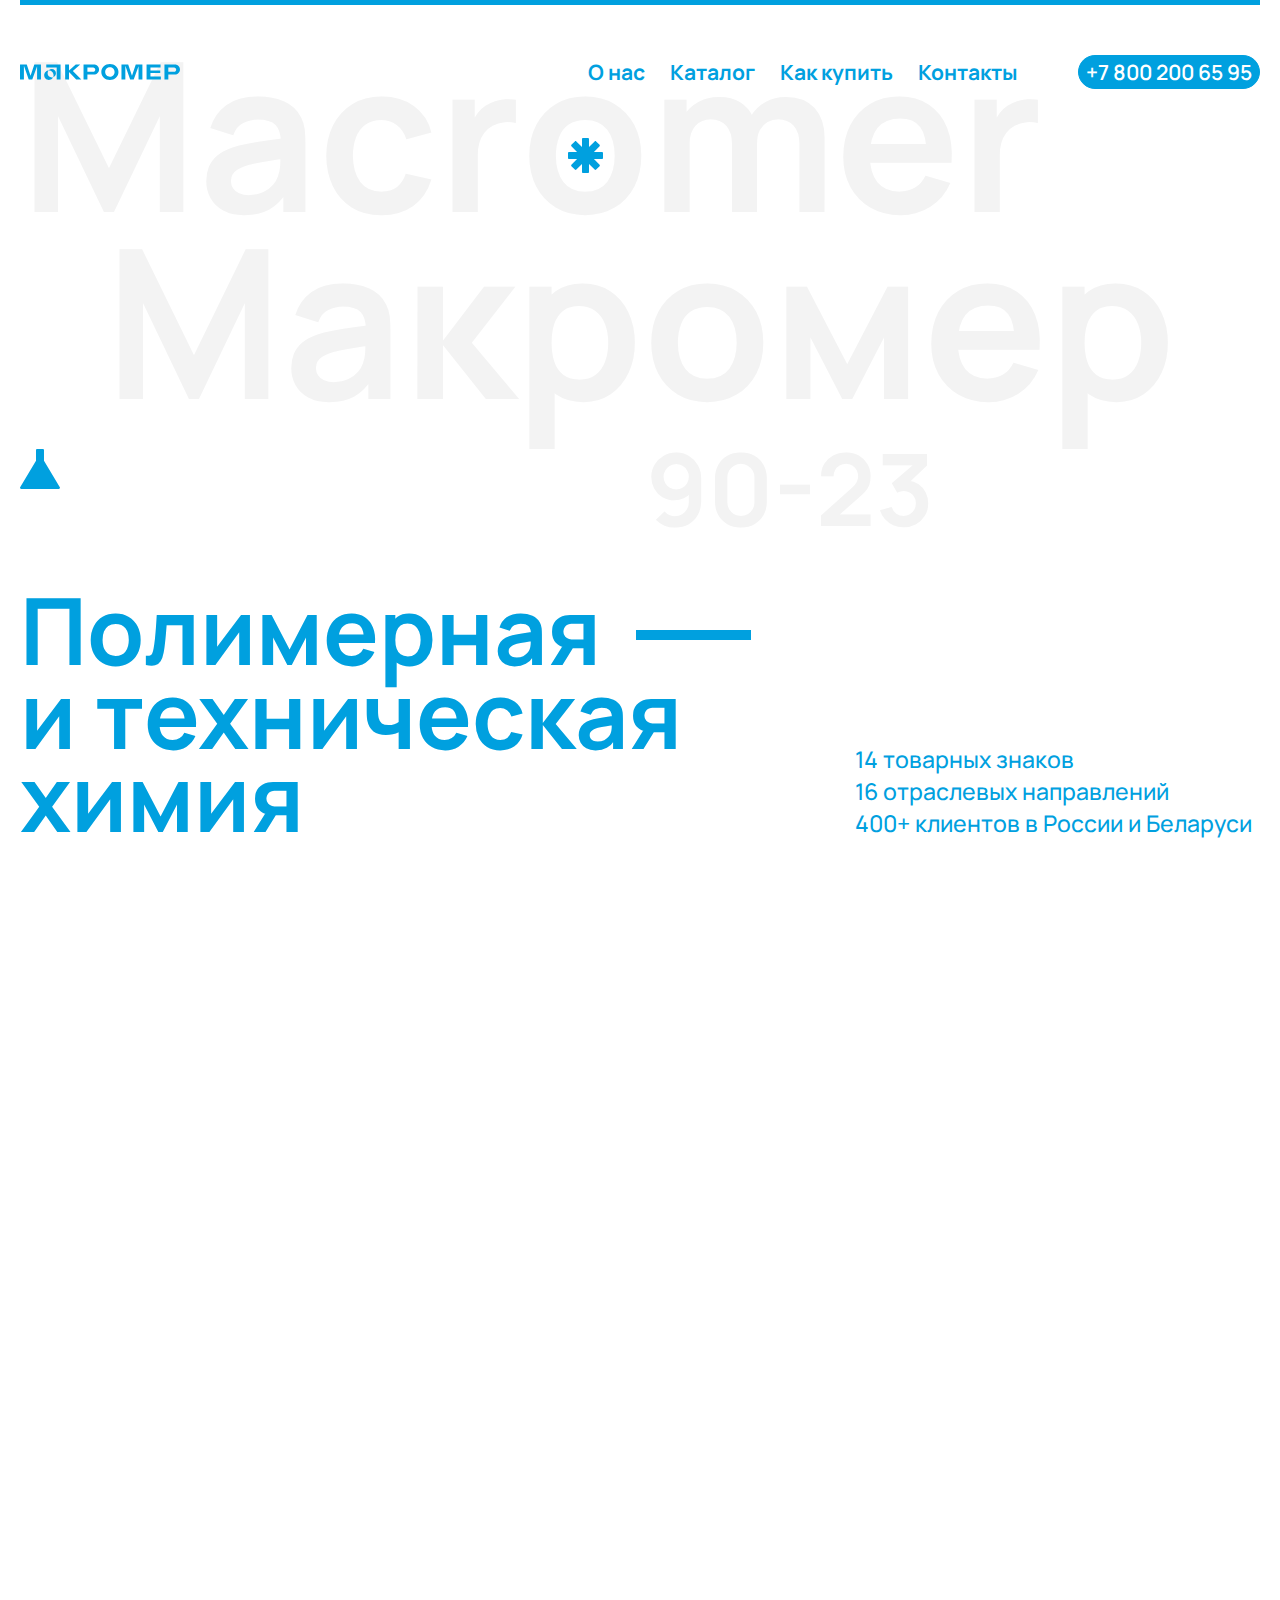
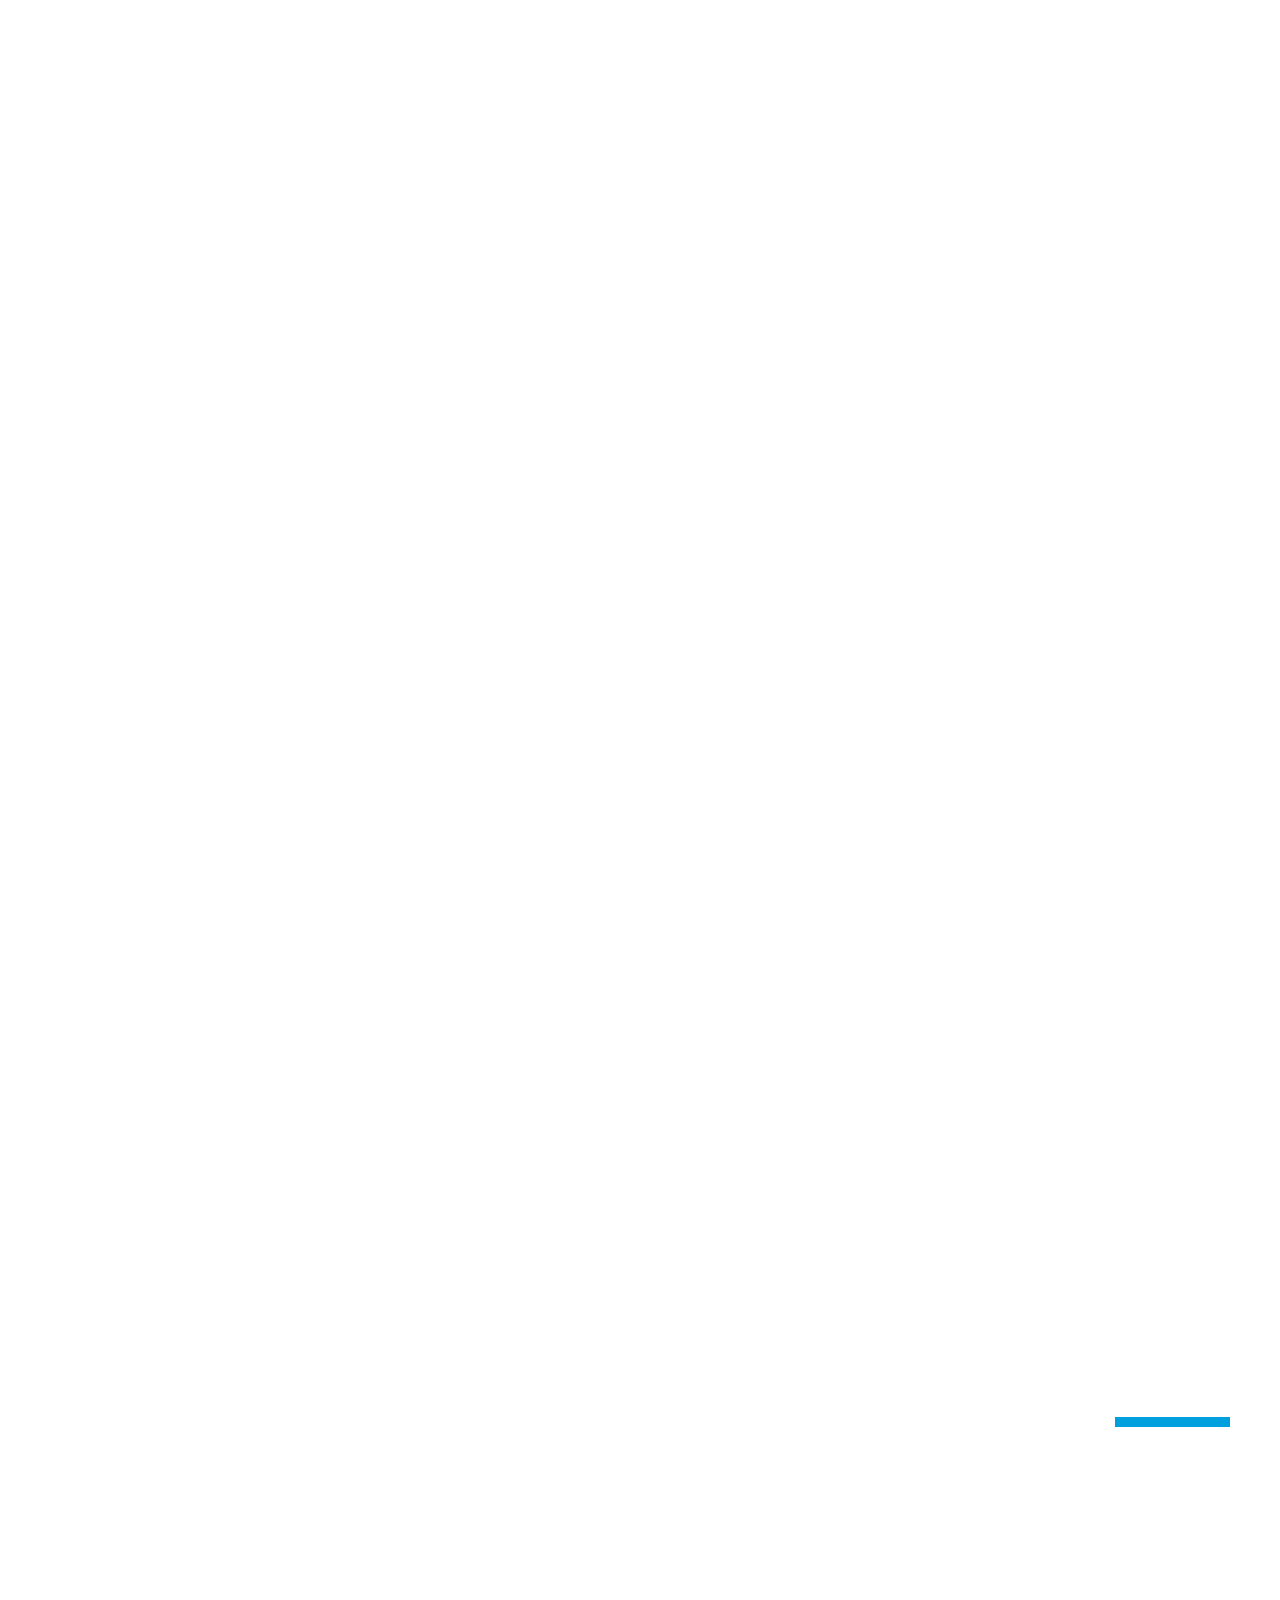
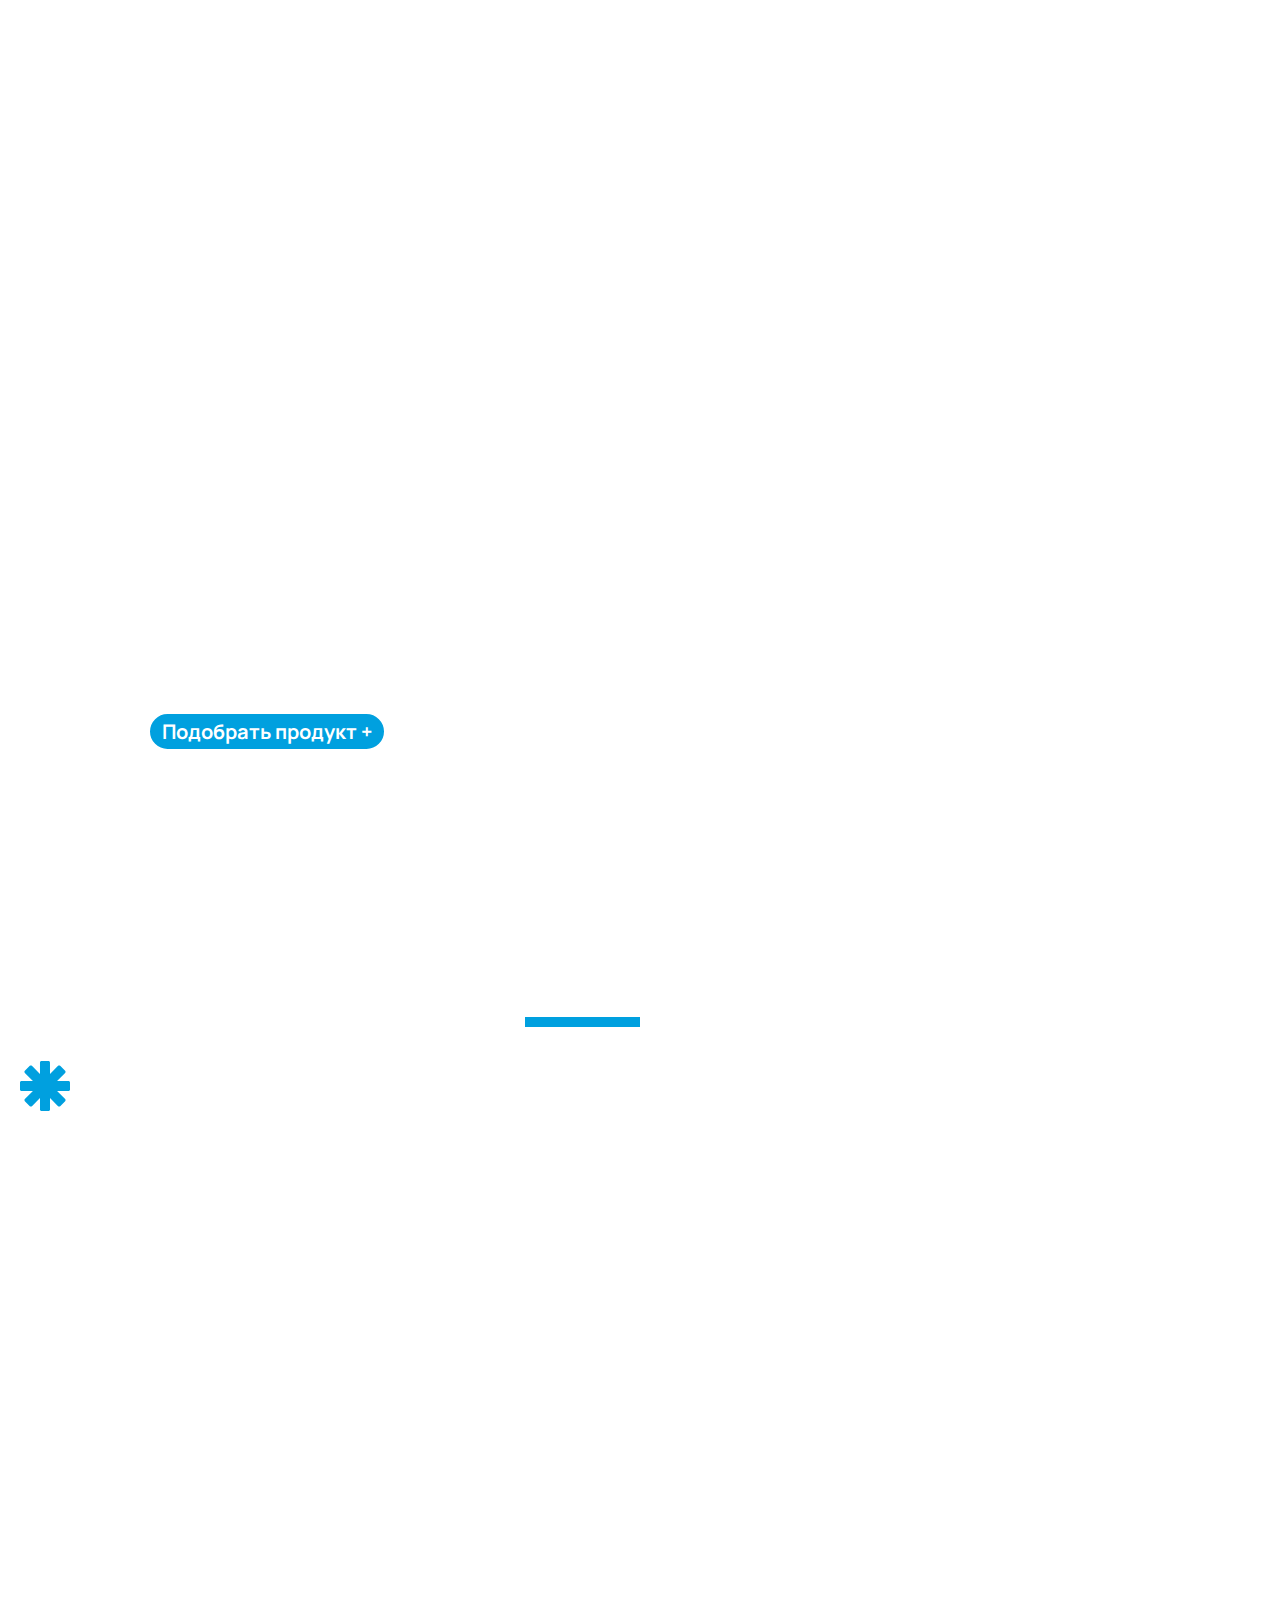
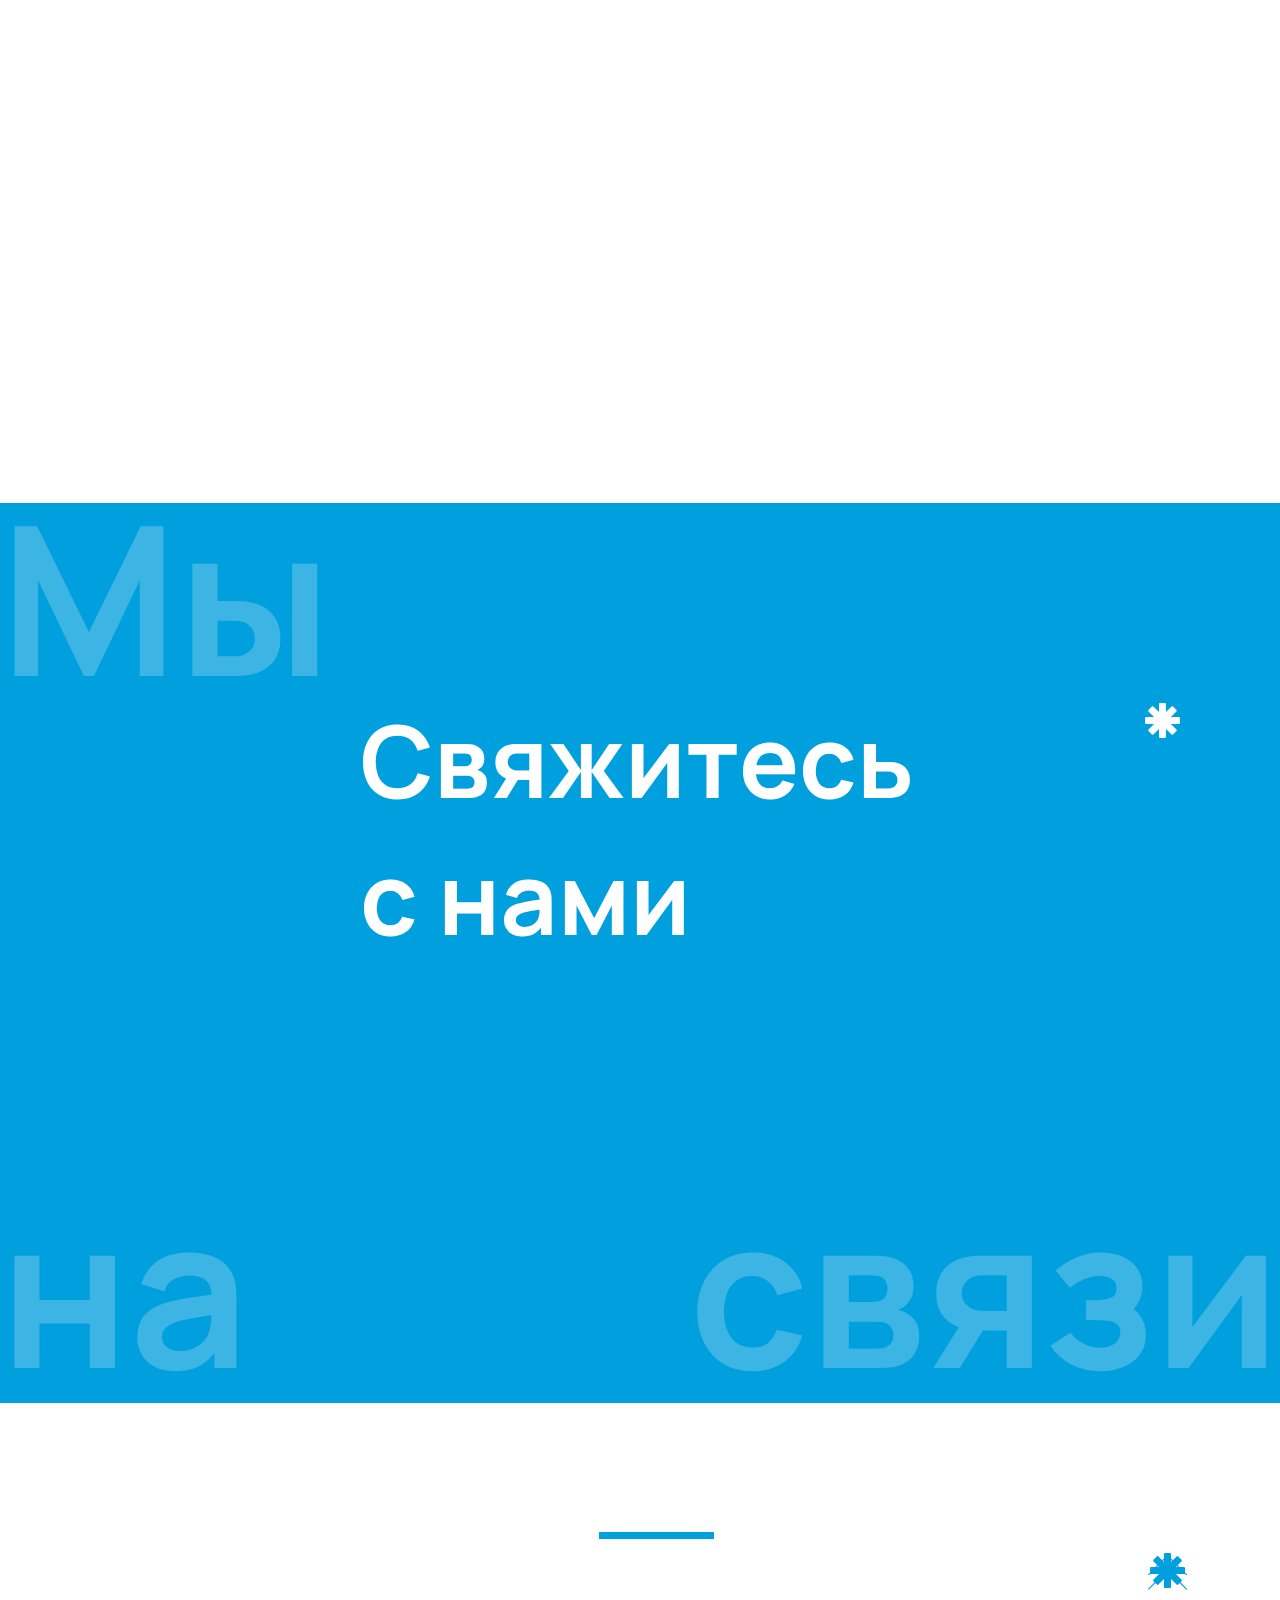
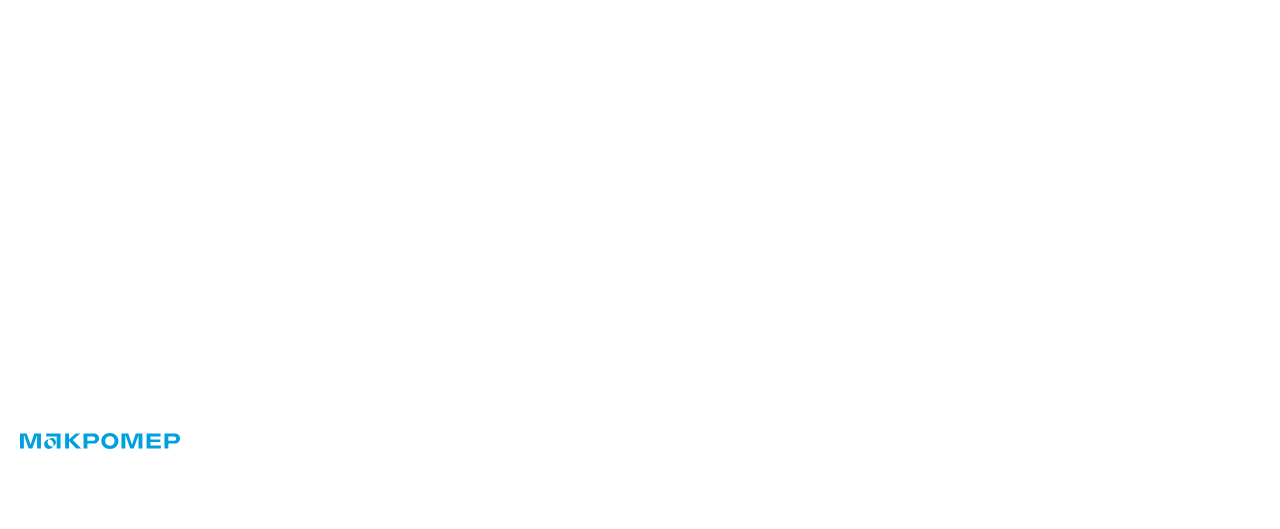
==== commit 84246e1e: "Add files via upload" ====
--- a/index.html
+++ b/index.html
@@ -12,7 +12,7 @@
     />
     <title>Главная</title>
   </head>
-  <body>
+  <body class="main-page">
     <header class="header" id="top">
       <hr />
       <div class="header__layout">
@@ -163,7 +163,7 @@
         </div>
       </section>
       <section class="products">
-        <div class="products__heading _anim-items _anim-no-hide">
+        <div class="products__heading opacity-anim">
           <div class="rectangle-wrapper">
             <div class="rectangle"></div>
           </div>
@@ -173,10 +173,10 @@
           </div>
         </div>
         <ul class="products__items">
-          <li class="products__item item-blue _anim-items _anim-no-hide">
-            <h3 class="_anim-items _anim-no-hide">Химическое сырье</h3>
+          <li class="products__item item-blue opacity-anim">
+            <h3 class="opacity-anim">Химическое сырье</h3>
             <span>
-              <ul class="_anim-items _anim-no-hide">
+              <ul class="opacity-anim">
                 <li>Для полиуретановых составов</li>
                 <li>Для эпоксидных составов</li>
                 <li>Для водно-дисперсионных систем</li>
@@ -184,29 +184,23 @@
               </ul>
             </span>
           </li>
-          <li class="products__item item-image _anim-items _anim-no-hide">
+          <li class="products__item item-image opacity-anim">
             <img src="img/product-1.jpeg" alt="" />
           </li>
-          <li class="products__item item-white _anim-items _anim-no-hide">
+          <li class="products__item item-white opacity-anim">
             <span>90— —23</span>
           </li>
           <li class="products__item item-white">
-            <img
-              class="_anim-items _anim-no-hide"
-              src="img/filter.svg"
-              alt=""
-            />
-          </li>
-          <li class="products__item item-image _anim-items _anim-no-hide">
+            <img class="opacity-anim" src="img/filter.svg" alt="" />
+          </li>
+          <li class="products__item item-image opacity-anim">
             <img src="img/product-2.jpeg" alt="" />
           </li>
-          <li class="products__item item-blue _anim-items _anim-no-hide">
-            <h3 class="_anim-items _anim-no-hide">
-              Нефтедобыча и нефтеподготовка
-            </h3>
+          <li class="products__item item-blue opacity-anim">
+            <h3 class="opacity-anim">Нефтедобыча и нефтеподготовка</h3>
 
             <span>
-              <ul class="_anim-items _anim-no-hide">
+              <ul class="opacity-anim">
                 <li>Нефтепромысловая химия</li>
                 <li>Для водно-дисперсионных систем</li>
                 <li>Добавки для бетонов и цементных растворов</li>
@@ -217,12 +211,12 @@
               </ul>
             </span>
           </li>
-          <li class="products__item item-white _anim-items _anim-no-hide">
+          <li class="products__item item-white opacity-anim">
             <img src="img/half-circle.svg" alt="" />
           </li>
-          <li class="products__item item-blue _anim-items _anim-no-hide">
-            <h3 class="_anim-items _anim-no-hide">Производство сахара</h3>
-            <span class="_anim-items _anim-no-hide">
+          <li class="products__item item-blue opacity-anim">
+            <h3 class="opacity-anim">Производство сахара</h3>
+            <span class="opacity-anim">
               <ul>
                 <li>Пеногасители для производства сахара</li>
                 <li>Пеногасители для производства удобрений</li>
@@ -231,17 +225,15 @@
               </ul>
             </span>
           </li>
-          <li class="products__item item-image _anim-items _anim-no-hide">
+          <li class="products__item item-image opacity-anim">
             <img src="img/product-3.jpeg" alt="" />
           </li>
-          <li class="products__item item-image _anim-items _anim-no-hide">
+          <li class="products__item item-image opacity-anim">
             <img src="img/product-4.jpeg" alt="" />
           </li>
-          <li class="products__item item-blue _anim-items _anim-no-hide">
-            <h3 class="_anim-items _anim-no-hide">
-              Строительство и автомобилестроение
-            </h3>
-            <span class="_anim-items _anim-no-hide">
+          <li class="products__item item-blue opacity-anim">
+            <h3 class="opacity-anim">Строительство и автомобилестроение</h3>
+            <span class="opacity-anim">
               <ul>
                 <li>Инъекционные системы</li>
                 <li>Клеи</li>
@@ -252,7 +244,7 @@
               </ul>
             </span>
           </li>
-          <li class="products__item item-white _anim-items _anim-no-hide">
+          <li class="products__item item-white opacity-anim">
             <div class="zvezdochka">
               <img src="img/zvezdochka.svg" alt="" />
             </div>
@@ -260,7 +252,7 @@
         </ul>
       </section>
       <section class="advantages">
-        <div class="advantages__background _anim-items _anim-no-hide">
+        <div class="advantages__background opacity-anim">
           <span style="display: flex">
             <div style="position: relative; display: flex; height: 100%">
               <div>C</div>
@@ -277,7 +269,7 @@
         </div>
         <div class="advantages__content">
           <div class="advantages__content__heading">
-            <h2 class="_anim-items _anim-no-hide">Наши преимущества</h2>
+            <h2 class="opacity-anim">Наши преимущества</h2>
             <div class="rectangle-wrapper">
               <div class="rectangle"></div>
             </div>
@@ -286,7 +278,7 @@
             <ul class="advantages__content__text__items">
               <li class="advantages__content__text__item">
                 <div class="advantages__content__text__item__wrapper">
-                  <h3 class="_anim-items _anim-no-hide">
+                  <h3 class="opacity-anim">
                     Научно-производственное предприятие, с 1990 года
                     специализирующееся в области разработки и производства
                     органических олигомерных продуктов.
@@ -295,10 +287,8 @@
               </li>
               <li class="advantages__content__text__item">
                 <div class="advantages__content__text__item__wrapper">
-                  <h3 class="_anim-items _anim-no-hide">
-                    Предприятие полного цикла
-                  </h3>
-                  <span class="_anim-items _anim-no-hide"
+                  <h3 class="opacity-anim">Предприятие полного цикла</h3>
+                  <span class="opacity-anim"
                     >Главный ресурс компании - современные лаборатории
                     различного профиля в составе собственного
                     научно-технического центра (НТЦ). Полный цикл от НИР и ОКР
@@ -308,10 +298,8 @@
               </li>
               <li class="advantages__content__text__item">
                 <div class="advantages__content__text__item__wrapper">
-                  <h3 class="_anim-items _anim-no-hide">
-                    Более 30 лет на рынке
-                  </h3>
-                  <span class="_anim-items _anim-no-hide"
+                  <h3 class="opacity-anim">Более 30 лет на рынке</h3>
+                  <span class="opacity-anim"
                     >Макромер основан в 1990 г. на базе отдела
                     реакционноспособных олигомеров. Уже более 30 лет успешно
                     создает и производит новые материалы и технологии в области
@@ -321,10 +309,8 @@
               </li>
               <li class="advantages__content__text__item">
                 <div class="advantages__content__text__item__wrapper">
-                  <h3 class="_anim-items _anim-no-hide">
-                    Разработка продукта согласно ТЗ
-                  </h3>
-                  <span class="_anim-items _anim-no-hide"
+                  <h3 class="opacity-anim">Разработка продукта согласно ТЗ</h3>
+                  <span class="opacity-anim"
                     >Научно-технический центр объединяет коллектив научных
                     сотрудников с глубоким многолетним опытом, что позволяет
                     разрабатывать, модифицировать и производить продукты по
@@ -340,21 +326,21 @@
       </section>
       <section class="actual">
         <div class="actual__background">
-          <span class="_anim-items _anim-no-hide"> Сделано в России </span>
+          <span class="opacity-anim"> Сделано в России </span>
         </div>
         <div class="actual__content">
           <div class="actual__content__heading">
             <div class="rectangle-wrapper">
               <div class="rectangle"></div>
             </div>
-            <h2 class="_anim-items _anim-no-hide">Актуальное</h2>
+            <h2 class="opacity-anim">Актуальное</h2>
           </div>
           <div class="actual__content__text">
             <div class="zvezdochka">
               <img src="img/zvezdochka.svg" alt="" />
             </div>
             <ul class="actual__content__text__items">
-              <li class="actual__content__text__item _anim-items _anim-no-hide">
+              <li class="actual__content__text__item opacity-anim">
                 <div class="actual__content__text__item__wrapper">
                   <h3>
                     01 -<br />
@@ -382,7 +368,7 @@
                   >
                 </div>
               </li>
-              <li class="actual__content__text__item _anim-items _anim-no-hide">
+              <li class="actual__content__text__item opacity-anim">
                 <div class="actual__content__text__item__wrapper">
                   <h3>
                     02 -<br />
@@ -398,7 +384,7 @@
                   >
                 </div>
               </li>
-              <li class="actual__content__text__item _anim-items _anim-no-hide">
+              <li class="actual__content__text__item opacity-anim">
                 <div class="actual__content__text__item__wrapper">
                   <h3>
                     03 -<br />
@@ -425,9 +411,9 @@
       </section>
       <section class="contact-us">
         <div class="contact-us__background-text">
-          <span class="_anim-items _anim-no-hide">Мы</span
-          ><span class="_anim-items _anim-no-hide">на</span
-          ><span class="_anim-items _anim-no-hide">связи </span>
+          <span class="opacity-anim">Мы</span
+          ><span class="opacity-anim">на</span
+          ><span class="opacity-anim">связи </span>
         </div>
         <div class="zvezdochka">
           <img src="img/zvezdochka-white.svg" alt="" />
@@ -435,19 +421,17 @@
         <div class="contact-us__content">
           <div class="contact-us__content__heading">
             <h2>Свяжитесь с нами</h2>
-            <div class="rectangle-wrapper _anim-items _anim-no-hide">
+            <div class="rectangle-wrapper opacity-anim">
               <div class="rectangle"></div>
             </div>
           </div>
           <div class="contact-us__content__text">
-            <span class="_anim-items _anim-no-hide"
+            <span class="opacity-anim"
               >Наши специалисты оперативно рассмотрят обращение и ответят на
               любой интересующий вопрос</span
             >
           </div>
-          <a class="white-button _anim-items _anim-no-hide">
-            Заказать звонок +
-          </a>
+          <a class="white-button opacity-anim"> Заказать звонок + </a>
         </div>
       </section>
     </main>
@@ -467,36 +451,30 @@
         </div>
         <div class="footer__layout__contacts">
           <div class="footer__layout__contacts__heading">
-            <h2 class="_anim-items _anim-no-hide">Контакты</h2>
+            <h2 class="opacity-anim">Контакты</h2>
             <div class="rectangle-wrapper">
               <div class="rectangle"></div>
             </div>
           </div>
 
           <div class="footer__layout__contacts__info">
-            <a class="_anim-items _anim-no-hide" href="tel:+78002006595"
-              >+7 800 200 65 95</a
-            >
-            <a class="_anim-items _anim-no-hide" href="mailto:info@macromer.ru"
+            <a class="opacity-anim" href="tel:+78002006595">+7 800 200 65 95</a>
+            <a class="opacity-anim" href="mailto:info@macromer.ru"
               >info@macromer.ru</a
             >
           </div>
           <div class="footer__layout__contacts__address">
-            <div
-              class="footer__layout__contacts__address__item _anim-items _anim-no-hide"
-            >
+            <div class="footer__layout__contacts__address__item opacity-anim">
               <h3>Юридический адрес</h3>
               <span>г. Владимир, Большая Нижегородская, 77 </span>
             </div>
-            <div
-              class="footer__layout__contacts__address__item _anim-items _anim-no-hide"
-            >
+            <div class="footer__layout__contacts__address__item opacity-anim">
               <h3>Почтовый адрес</h3>
               <span>г. Владимир, а/я 7 </span>
             </div>
           </div>
         </div>
-        <div class="footer__layout__map _anim-items _anim-no-hide">
+        <div class="footer__layout__map opacity-anim">
           <div style="position: relative; overflow: hidden; height: 100%">
             <iframe
               src="https://yandex.ru/map-widget/v1/?ll=40.444223%2C56.145800&mode=whatshere&whatshere%5Bpoint%5D=40.443726%2C56.145806&whatshere%5Bzoom%5D=17&z=17.98"
@@ -514,29 +492,29 @@
               ><img style="max-width: 160px" src="img/logo.svg" alt=""
             /></a>
           </li>
-          <li class="footer__links-list-item _anim-items _anim-no-hide">
+          <li class="footer__links-list-item opacity-anim">
             <a
               href="https://disk.yandex.ru/i/RERQAyBdCpQuLw"
               class="footer__links-list-item-link"
               >Реквизиты</a
             >
           </li>
-          <li class="footer__links-list-item _anim-items _anim-no-hide">
+          <li class="footer__links-list-item opacity-anim">
             <a href="#" class="footer__links-list-item-link">О нас</a>
           </li>
-          <li class="footer__links-list-item _anim-items _anim-no-hide">
+          <li class="footer__links-list-item opacity-anim">
             <a href="#" class="footer__links-list-item-link">Каталог</a>
           </li>
-          <li class="footer__links-list-item _anim-items _anim-no-hide">
+          <li class="footer__links-list-item opacity-anim">
             <a href="#" class="footer__links-list-item-link">Как купить</a>
           </li>
         </ul>
       </div>
       <div class="footer__hr">
-        <hr class="_anim-items _anim-no-hide" />
-        <hr class="_anim-items _anim-no-hide" />
-        <hr class="_anim-items _anim-no-hide" />
-        <hr class="_anim-items _anim-no-hide" />
+        <hr class="opacity-anim" />
+        <hr class="opacity-anim" />
+        <hr class="opacity-anim" />
+        <hr class="opacity-anim" />
       </div>
     </footer>
 
--- a/css/main.css
+++ b/css/main.css
@@ -263,9 +263,38 @@
   stroke: white;
 }
 
+.main-page .page-banner {
+  min-height: 800px;
+}
+@media (max-width: 992px) {
+  .main-page .page-banner {
+    min-height: 620px;
+  }
+}
+@media (max-width: 768px) {
+  .main-page .page-banner {
+    min-height: 670px;
+  }
+}
+@media (max-width: 576px) {
+  .main-page .page-banner {
+    min-height: 545px;
+  }
+}
+@media (max-width: 380px) {
+  .main-page .page-banner {
+    min-height: 515px;
+  }
+}
+
 @media (max-width: 992px) {
   .how-to-buy__page .page-banner {
-    height: 100px !important;
+    height: 150px !important;
+  }
+}
+@media (max-width: 576px) {
+  .how-to-buy__page .page-banner {
+    height: auto !important;
   }
 }
 .how-to-buy__page .page-banner h1 {
@@ -304,8 +333,8 @@
 }
 .how-to-buy__page .page-banner {
   position: relative;
-  height: 210px;
   overflow: hidden;
+  min-height: auto;
   width: 100%;
   display: flex;
   align-items: flex-end;
@@ -335,11 +364,22 @@
   gap: 50px !important;
 }
 .how-to-buy__page .page-banner__title__layout h1 {
-  font-size: 130px;
+  font-size: calc(1px + 9vw) !important;
   font-weight: 700;
   line-height: 56px;
   letter-spacing: -5px;
 }
+@media (max-width: 992px) {
+  .how-to-buy__page .page-banner__title__layout h1 {
+    font-size: calc(1px + 12vw) !important;
+  }
+}
+@media (max-width: 576px) {
+  .how-to-buy__page .page-banner__title__layout h1 {
+    letter-spacing: -3px;
+    font-size: calc(1px + 16vw) !important;
+  }
+}
 
 .catalog-page header, .catalog-page main {
   background: #f8f9fd;
@@ -349,15 +389,26 @@
 }
 .catalog-page .page-banner {
   position: relative;
-  height: 400px;
+  min-height: auto;
   overflow: hidden;
   width: 100%;
+  min-height: 400px;
   display: flex;
   align-items: flex-end;
   background: #f8f9fd;
   justify-content: center;
   margin: 0px 20px;
   padding: 0px 20px;
+}
+@media (max-width: 992px) {
+  .catalog-page .page-banner {
+    min-height: auto;
+  }
+}
+@media (max-width: 768px) {
+  .catalog-page .page-banner {
+    font-size: calc(1em + 8vw) !important;
+  }
 }
 .catalog-page .page-banner .page-banner__button {
   max-width: 300px;
@@ -370,10 +421,23 @@
   color: white;
   transition: 0.3s ease;
   cursor: pointer;
-  font-size: 30px !important;
+  font-size: calc(1em + 1vw) !important;
   display: flex;
   justify-content: center;
   align-items: center;
+}
+@media (max-width: 992px) {
+  .catalog-page .page-banner .page-banner__button {
+    height: auto;
+    max-width: none;
+    width: auto;
+    font-size: calc(1px + 3vw) !important;
+  }
+}
+@media (max-width: 576px) {
+  .catalog-page .page-banner .page-banner__button {
+    font-size: calc(1px + 5vw) !important;
+  }
 }
 .catalog-page .page-banner__title__layout {
   flex-direction: column;
@@ -390,65 +454,75 @@
 .about .main {
   gap: 100px;
 }
-.about .page-banner {
+@media (max-width: 992px) {
+  .about .main {
+    gap: 70px;
+  }
+}
+@media (max-width: 576px) {
+  .about .main {
+    gap: 50px;
+  }
+}
+.about .main .page-banner {
   padding: 0px 20px;
   margin: 0px;
   min-height: 230px;
   width: 100%;
   height: auto;
-}
-@media (max-width: 992px) {
-  .about .page-banner {
-    min-height: 283px;
-  }
-}
-@media (max-width: 576px) {
-  .about .page-banner {
-    min-height: 382px;
-  }
-}
-.about .page-banner .page-banner__title {
-  width: 100%;
-}
-.about .page-banner .page-banner__title h1 {
-  font-size: calc(3em + 2vw) !important;
+  overflow: visible;
+}
+@media (max-width: 992px) {
+  .about .main .page-banner {
+    min-height: auto;
+  }
+}
+.about .main .page-banner .page-banner__title {
+  width: 100%;
+}
+.about .main .page-banner .page-banner__title h1 {
+  font-size: calc(1em + 6vw);
   line-height: 130% !important;
   letter-spacing: -4px;
 }
 @media (max-width: 992px) {
-  .about .page-banner .page-banner__title h1 {
-    font-size: calc(3em + 2vw) !important;
-  }
-}
-@media (max-width: 768px) {
-  .about .page-banner .page-banner__title h1 {
-    font-size: calc(3em + 1vw) !important;
-  }
-}
-@media (max-width: 576px) {
-  .about .page-banner .page-banner__title h1 {
+  .about .main .page-banner .page-banner__title h1 {
+    font-size: calc(1em + 6vw);
+  }
+}
+@media (max-width: 768px) {
+  .about .main .page-banner .page-banner__title h1 {
+    font-size: calc(1em + 5vw);
+  }
+}
+@media (max-width: 576px) {
+  .about .main .page-banner .page-banner__title h1 {
+    font-size: calc(1em + 7vw);
     line-height: 135%;
     letter-spacing: -3px;
   }
 }
-.about .page-banner .page-banner__title .page-banner__title__layout {
+.about .main .page-banner .page-banner__title .page-banner__title__layout {
   display: flex;
   flex-direction: column;
   align-items: flex-start !important;
   gap: 30px;
   position: relative;
 }
-.about .page-banner .page-banner__title .page-banner__title__layout .zvezdochka {
+.about .main .page-banner .page-banner__title .page-banner__title__layout .zvezdochka {
   right: 30px;
   top: 30px;
 }
-.about .page-banner .page-banner__title .page-banner__title__layout .zvezdochka img {
+.about .main .page-banner .page-banner__title .page-banner__title__layout .zvezdochka img {
   width: 30px;
   height: 30px;
 }
-@media (max-width: 576px) {
-  .about .page-banner .page-banner__title .page-banner__title__layout .zvezdochka {
-    display: none;
+@media (max-width: 450px) {
+  .about .main .page-banner .page-banner__title .page-banner__title__layout .zvezdochka {
+    top: auto;
+    right: auto;
+    bottom: -40px;
+    left: 0px;
   }
 }
 .about .page-content {
@@ -564,6 +638,9 @@
     font-size: calc(22px + 1vw);
   }
 }
+.industrial-park .industrial-park__wrapper .industrial-park__content.opacity-anim {
+  transition-delay: 0.3s;
+}
 .industrial-park .industrial-park__wrapper .industrial-park__text {
   position: relative;
   max-width: 26%;
@@ -612,6 +689,9 @@
     line-height: 30px;
   }
 }
+.industrial-park .industrial-park__wrapper .industrial-park__text.opacity-anim {
+  transition-delay: 0.6s;
+}
 .industrial-park .industrial-park__wrapper .industrial-park__year {
   width: 100%;
   display: flex;
@@ -642,6 +722,9 @@
   .industrial-park .industrial-park__wrapper .industrial-park__year span {
     font-size: calc(3em + 34vw);
   }
+}
+.industrial-park .industrial-park__wrapper .industrial-park__year.opacity-anim {
+  transition-delay: 0.9s;
 }
 
 .industrial-park-info {
@@ -817,11 +900,12 @@
   width: 100%;
 }
 .industrial-park-info .industrial-park-info__wrapper .industrial-park-info__btns .blue-button {
-  max-width: 352px;
+  max-width: 600px;
   display: flex;
   justify-content: center;
   justify-content: center;
-  height: 32px;
+  height: 40px;
+  width: auto;
   align-items: center;
   font-size: calc(4px + 1vw);
 }
@@ -833,7 +917,8 @@
 }
 @media (max-width: 380px) {
   .industrial-park-info .industrial-park-info__wrapper .industrial-park-info__btns .blue-button {
-    font-size: 16px;
+    font-size: calc(2px + 4vw);
+    width: 100%;
   }
 }
 .industrial-park-info .industrial-park-info__wrapper .industrial-park-info__btns img {
@@ -842,6 +927,2435 @@
 @media (max-width: 576px) {
   .industrial-park-info .industrial-park-info__wrapper .industrial-park-info__btns img {
     display: none;
+  }
+}
+
+@media (max-width: 576px) {
+  .nts-page .page-content {
+    overflow: visible;
+  }
+}
+
+.nts {
+  position: relative;
+  display: flex;
+  flex-direction: column;
+  align-items: center;
+  min-height: 762px;
+}
+.nts .nts__background {
+  position: absolute;
+  display: flex;
+  flex-direction: column;
+  width: 100%;
+  z-index: -1;
+  top: 0px;
+  height: 100%;
+  justify-content: center;
+}
+@media (max-width: 576px) {
+  .nts .nts__background {
+    gap: 30px;
+  }
+}
+@media (max-width: 380px) {
+  .nts .nts__background {
+    top: 45px;
+  }
+}
+.nts .nts__background span {
+  font-size: calc(5em + 25vw);
+  color: #f3f3f3;
+  font-weight: 700;
+  line-height: 0.9;
+  text-align: center;
+}
+@media (max-width: 992px) {
+  .nts .nts__background span {
+    font-size: calc(2em + 37vw);
+  }
+}
+@media (max-width: 768px) {
+  .nts .nts__background span {
+    font-size: calc(1em + 43vw);
+  }
+}
+@media (max-width: 576px) {
+  .nts .nts__background span {
+    font-size: calc(0.5em + 43vw);
+  }
+}
+.nts .nts__wrapper {
+  position: relative;
+  display: flex;
+  max-width: 70%;
+  flex-direction: column;
+  justify-content: center;
+  align-items: center;
+  gap: 50px;
+  margin: 0px 20px;
+}
+@media (max-width: 1250px) {
+  .nts .nts__wrapper {
+    align-items: flex-end;
+    max-width: 80%;
+  }
+}
+@media (max-width: 768px) {
+  .nts .nts__wrapper {
+    max-width: 100%;
+  }
+}
+@media (max-width: 576px) {
+  .nts .nts__wrapper {
+    gap: 30px;
+  }
+}
+.nts .nts__wrapper .nts__item.opacity-anim {
+  transition-delay: 0.5s;
+}
+.nts .nts__wrapper .nts__bottom.opacity-anim {
+  transition-delay: 0.8s;
+}
+.nts .nts__wrapper .nts__heading {
+  display: flex;
+  justify-content: space-between;
+  position: relative;
+}
+@media (max-width: 1250px) {
+  .nts .nts__wrapper .nts__heading {
+    justify-content: center;
+  }
+}
+@media (max-width: 992px) {
+  .nts .nts__wrapper .nts__heading {
+    line-height: 34px;
+  }
+}
+.nts .nts__wrapper .nts__heading span {
+  font-weight: 600;
+  max-width: 65%;
+  width: 100%;
+  font-size: calc(9px + 1vw);
+  text-align: left;
+  display: flex;
+  line-height: 1.3;
+}
+@media (max-width: 992px) {
+  .nts .nts__wrapper .nts__heading span {
+    max-width: 77%;
+    font-size: calc(4px + 2vw);
+  }
+}
+@media (max-width: 768px) {
+  .nts .nts__wrapper .nts__heading span {
+    max-width: 77%;
+    font-size: calc(1px + 3vw);
+  }
+}
+@media (max-width: 576px) {
+  .nts .nts__wrapper .nts__heading span {
+    max-width: 100%;
+    font-size: calc(1px + 4vw);
+  }
+}
+.nts .nts__wrapper .nts__heading .zvezdochka {
+  right: 0px;
+  top: 25%;
+}
+@media (max-width: 992px) {
+  .nts .nts__wrapper .nts__heading .zvezdochka {
+    top: -35%;
+    right: 20px;
+  }
+}
+.nts .nts__wrapper .nts__heading .zvezdochka img {
+  width: 55px;
+  height: 55px;
+}
+@media (max-width: 1250px) {
+  .nts .nts__wrapper .nts__heading .zvezdochka img {
+    width: 35px;
+    height: 35px;
+  }
+}
+.nts .nts__wrapper .nts__items {
+  list-style-type: disc;
+  display: flex;
+  flex-direction: column;
+  gap: 10px;
+  max-width: 41%;
+  margin-left: 30px;
+}
+@media (max-width: 1250px) {
+  .nts .nts__wrapper .nts__items {
+    max-width: 62%;
+  }
+}
+@media (max-width: 768px) {
+  .nts .nts__wrapper .nts__items {
+    max-width: 70%;
+  }
+}
+@media (max-width: 576px) {
+  .nts .nts__wrapper .nts__items {
+    max-width: 100%;
+  }
+}
+.nts .nts__wrapper .nts__items .nts__item {
+  color: #00a0df;
+  font-weight: 500;
+  width: 100%;
+  font-size: calc(5px + 1vw);
+  text-align: left;
+  line-height: 1.3;
+}
+@media (max-width: 992px) {
+  .nts .nts__wrapper .nts__items .nts__item {
+    font-size: calc(1px + 2vw);
+  }
+}
+@media (max-width: 768px) {
+  .nts .nts__wrapper .nts__items .nts__item {
+    width: 87%;
+    font-size: calc(2px + 2.5vw);
+  }
+}
+@media (max-width: 576px) {
+  .nts .nts__wrapper .nts__items .nts__item {
+    width: 100%;
+    font-size: calc(1px + 3.5vw);
+  }
+}
+.nts .nts__wrapper .nts__bottom {
+  display: flex;
+  justify-content: space-between;
+}
+@media (max-width: 1250px) {
+  .nts .nts__wrapper .nts__bottom {
+    justify-content: center;
+  }
+}
+.nts .nts__wrapper .nts__bottom img {
+  width: 55px;
+}
+@media (max-width: 1250px) {
+  .nts .nts__wrapper .nts__bottom img {
+    position: absolute;
+    top: 45%;
+    left: 20%;
+  }
+}
+@media (max-width: 992px) {
+  .nts .nts__wrapper .nts__bottom img {
+    position: absolute;
+    top: 48%;
+    left: 13%;
+    width: 42px;
+  }
+}
+@media (max-width: 576px) {
+  .nts .nts__wrapper .nts__bottom img {
+    position: absolute;
+    bottom: 0px;
+    top: auto;
+    width: 35px;
+    left: auto;
+    right: 20px;
+    bottom: 60px;
+  }
+}
+.nts .nts__wrapper .nts__bottom span {
+  font-weight: 600;
+  max-width: 67%;
+  width: 100%;
+  font-size: calc(9px + 1vw);
+  text-align: left;
+  display: flex;
+  line-height: 1.3;
+}
+@media (max-width: 992px) {
+  .nts .nts__wrapper .nts__bottom span {
+    max-width: 77%;
+    font-size: calc(4px + 2vw);
+  }
+}
+@media (max-width: 768px) {
+  .nts .nts__wrapper .nts__bottom span {
+    font-size: calc(1px + 3vw);
+  }
+}
+@media (max-width: 576px) {
+  .nts .nts__wrapper .nts__bottom span {
+    max-width: 100%;
+    font-size: calc(1px + 4vw);
+  }
+}
+.nts .nts__wrapper .nts__bottom__btns {
+  display: flex;
+  width: 100%;
+  justify-content: center;
+}
+@media (max-width: 992px) {
+  .nts .nts__wrapper .nts__bottom__btns {
+    width: 100%;
+    display: flex;
+    justify-content: flex-start;
+  }
+}
+@media (max-width: 576px) {
+  .nts .nts__wrapper .nts__bottom__btns {
+    justify-content: center;
+    padding-top: 40px;
+  }
+}
+.nts .nts__wrapper .nts__bottom__btns .blue-button {
+  max-width: none;
+}
+@media (max-width: 576px) {
+  .nts .nts__wrapper .nts__bottom__btns .blue-button {
+    font-size: calc(1px + 4vw);
+  }
+}
+
+.projects {
+  position: relative;
+  display: flex;
+  justify-content: center;
+  align-items: center;
+}
+.projects .zvezdochka {
+  bottom: 15%;
+  right: 5%;
+}
+.projects .zvezdochka img {
+  width: 55px;
+  height: 55px;
+}
+@media (max-width: 1250px) {
+  .projects .zvezdochka img {
+    width: 35px;
+    height: 35px;
+  }
+}
+@media (max-width: 576px) {
+  .projects .zvezdochka img {
+    width: 25px;
+    height: 25px;
+  }
+}
+@media (max-width: 1250px) {
+  .projects .zvezdochka {
+    bottom: 0px;
+    right: 23%;
+  }
+}
+@media (max-width: 992px) {
+  .projects .zvezdochka {
+    right: 5%;
+  }
+}
+.projects .projects__background {
+  position: absolute;
+  display: flex;
+  flex-direction: column;
+  width: 100%;
+  z-index: -1;
+  top: 0px;
+  height: 42%;
+  justify-content: center;
+}
+@media (max-width: 1250px) {
+  .projects .projects__background {
+    height: 36%;
+  }
+}
+@media (max-width: 992px) {
+  .projects .projects__background {
+    height: 104%;
+    justify-content: flex-end;
+  }
+}
+@media (max-width: 576px) {
+  .projects .projects__background {
+    gap: 30px;
+    display: none;
+  }
+}
+@media (max-width: 380px) {
+  .projects .projects__background {
+    top: 45px;
+  }
+}
+.projects .projects__background span {
+  font-size: calc(1em + 17vw);
+  color: #f3f3f3;
+  font-weight: 700;
+  line-height: 0.9;
+  text-align: center;
+}
+@media (max-width: 1250px) {
+  .projects .projects__background span {
+    font-size: calc(1em + 18vw);
+    max-width: 89%;
+  }
+}
+@media (max-width: 992px) {
+  .projects .projects__background span {
+    font-size: calc(1em + 20vw);
+    max-width: 100%;
+  }
+}
+@media (max-width: 768px) {
+  .projects .projects__background span {
+    font-size: calc(1em + 19vw);
+  }
+}
+@media (max-width: 576px) {
+  .projects .projects__background span {
+    font-size: calc(0.5em + 20vw);
+  }
+}
+.projects .projects__wrapper {
+  margin: 0px 20px;
+  display: flex;
+  flex-direction: column;
+  gap: 100px;
+  max-width: 59%;
+}
+@media (max-width: 1250px) {
+  .projects .projects__wrapper {
+    max-width: 61%;
+  }
+}
+@media (max-width: 992px) {
+  .projects .projects__wrapper {
+    max-width: 100%;
+    gap: 50px;
+  }
+}
+.projects .projects__wrapper .projects__heading h2 {
+  font-size: calc(2px + 5vw);
+  line-height: 1.2;
+}
+@media (max-width: 992px) {
+  .projects .projects__wrapper .projects__heading h2 {
+    font-size: calc(6px + 7vw);
+  }
+}
+.projects .projects__wrapper .projects__items {
+  padding: 40px 40px 40px 60px;
+  display: flex;
+  flex-direction: column;
+  list-style-type: disc;
+  background: #00a0df;
+  gap: 5px;
+  max-width: 96%;
+}
+@media (max-width: 992px) {
+  .projects .projects__wrapper .projects__items {
+    max-width: 100%;
+  }
+}
+@media (max-width: 576px) {
+  .projects .projects__wrapper .projects__items {
+    padding: 20px 20px 20px 40px;
+  }
+}
+.projects .projects__wrapper .projects__items .projects__item {
+  color: white;
+  font-weight: 400;
+  width: 100%;
+  font-size: calc(5px + 1vw);
+  text-align: left;
+  line-height: 1.3;
+}
+@media (max-width: 1250px) {
+  .projects .projects__wrapper .projects__items .projects__item {
+    font-size: calc(4px + 1vw);
+  }
+}
+@media (max-width: 992px) {
+  .projects .projects__wrapper .projects__items .projects__item {
+    font-size: calc(2px + 2vw);
+  }
+}
+@media (max-width: 576px) {
+  .projects .projects__wrapper .projects__items .projects__item {
+    font-size: calc(4px + 3vw);
+  }
+}
+@media (max-width: 992px) {
+  .projects .projects__wrapper .projects__bottom__btns {
+    display: flex;
+    margin-top: 40px;
+    justify-content: center;
+  }
+}
+@media (max-width: 576px) {
+  .projects .projects__wrapper .projects__bottom__btns .blue-button {
+    font-size: calc(1px + 3vw);
+  }
+}
+
+.offers {
+  position: relative;
+  display: flex;
+  justify-content: center;
+  align-items: center;
+}
+.offers .zvezdochka {
+  bottom: 0%;
+  left: 2%;
+}
+.offers .zvezdochka img {
+  width: 35px;
+}
+@media (max-width: 576px) {
+  .offers .zvezdochka img {
+    width: 25px;
+  }
+}
+@media (max-width: 1250px) {
+  .offers .zvezdochka {
+    bottom: 0px;
+  }
+}
+@media (max-width: 992px) {
+  .offers .zvezdochka {
+    left: 5%;
+  }
+}
+@media (max-width: 768px) {
+  .offers .zvezdochka {
+    bottom: auto;
+    top: 35%;
+  }
+}
+@media (max-width: 576px) {
+  .offers .zvezdochka {
+    top: auto;
+    bottom: -70px;
+  }
+}
+.offers .offers__background {
+  position: absolute;
+  display: flex;
+  flex-direction: column;
+  width: 100%;
+  z-index: -1;
+  top: 0px;
+  height: 54%;
+  justify-content: center;
+}
+@media (max-width: 1250px) {
+  .offers .offers__background {
+    height: 36%;
+  }
+}
+@media (max-width: 992px) {
+  .offers .offers__background {
+    height: 107%;
+    justify-content: flex-end;
+  }
+}
+@media (max-width: 768px) {
+  .offers .offers__background {
+    height: 102%;
+  }
+}
+@media (max-width: 576px) {
+  .offers .offers__background {
+    gap: 30px;
+  }
+}
+@media (max-width: 380px) {
+  .offers .offers__background {
+    top: 45px;
+  }
+}
+.offers .offers__background span {
+  font-size: calc(1em + 17vw);
+  color: #f3f3f3;
+  font-weight: 700;
+  line-height: 0.9;
+  text-align: left;
+}
+@media (max-width: 1250px) {
+  .offers .offers__background span {
+    font-size: calc(1em + 18vw);
+    max-width: 89%;
+  }
+}
+@media (max-width: 992px) {
+  .offers .offers__background span {
+    font-size: calc(1em + 27vw);
+    max-width: 100%;
+    text-align: center;
+  }
+}
+@media (max-width: 768px) {
+  .offers .offers__background span {
+    font-size: calc(1em + 23vw);
+  }
+}
+.offers .offers__wrapper {
+  margin: 0px 20px;
+  display: flex;
+  flex-direction: column;
+  align-items: end;
+  gap: 100px;
+  max-width: 59%;
+}
+@media (max-width: 1250px) {
+  .offers .offers__wrapper {
+    gap: 70px;
+  }
+}
+@media (max-width: 992px) {
+  .offers .offers__wrapper {
+    max-width: 100%;
+  }
+}
+@media (max-width: 576px) {
+  .offers .offers__wrapper {
+    gap: 50px;
+  }
+}
+.offers .offers__wrapper .offers__heading {
+  display: flex;
+  justify-content: center;
+}
+.offers .offers__wrapper .offers__heading h2 {
+  font-size: calc(2px + 5vw);
+  line-height: 1.2;
+}
+@media (max-width: 992px) {
+  .offers .offers__wrapper .offers__heading h2 {
+    font-size: calc(6px + 7vw);
+  }
+}
+.offers .offers__wrapper .offers__text {
+  font-weight: 600;
+  width: 100%;
+  font-size: calc(9px + 1vw);
+  text-align: left;
+  display: flex;
+  line-height: 1.3;
+  max-width: 70%;
+}
+@media (max-width: 992px) {
+  .offers .offers__wrapper .offers__text {
+    max-width: 77%;
+    font-size: calc(4px + 2vw);
+  }
+}
+@media (max-width: 768px) {
+  .offers .offers__wrapper .offers__text {
+    max-width: 100%;
+    font-size: calc(1px + 3vw);
+  }
+}
+@media (max-width: 576px) {
+  .offers .offers__wrapper .offers__text {
+    font-size: calc(1px + 4vw);
+  }
+}
+.offers .offers__wrapper .offers__items {
+  padding: 40px 40px 40px 60px;
+  display: flex;
+  flex-direction: column;
+  list-style-type: disc;
+  background: #00a0df;
+  gap: 5px;
+  max-width: 100%;
+}
+@media (max-width: 576px) {
+  .offers .offers__wrapper .offers__items {
+    padding: 20px 20px 20px 40px;
+  }
+}
+.offers .offers__wrapper .offers__items .offers__item {
+  color: white;
+  font-weight: 400;
+  width: 100%;
+  font-size: calc(5px + 1vw);
+  text-align: left;
+  line-height: 1.3;
+}
+@media (max-width: 1250px) {
+  .offers .offers__wrapper .offers__items .offers__item {
+    font-size: calc(4px + 1vw);
+  }
+}
+@media (max-width: 992px) {
+  .offers .offers__wrapper .offers__items .offers__item {
+    font-size: calc(2px + 2vw);
+  }
+}
+@media (max-width: 576px) {
+  .offers .offers__wrapper .offers__items .offers__item {
+    font-size: calc(4px + 3vw);
+  }
+}
+.offers .offers__wrapper .offers__bottom__btns {
+  width: 100%;
+}
+@media (max-width: 992px) {
+  .offers .offers__wrapper .offers__bottom__btns {
+    display: flex;
+    margin-top: 40px;
+    justify-content: center;
+  }
+}
+@media (max-width: 576px) {
+  .offers .offers__wrapper .offers__bottom__btns .blue-button {
+    font-size: calc(1px + 3vw);
+  }
+}
+
+.goals {
+  position: relative;
+  display: flex;
+  justify-content: center;
+  align-items: center;
+  margin-top: -100px;
+}
+@media (max-width: 992px) {
+  .goals {
+    margin-top: 100px;
+  }
+}
+.goals .half-circle {
+  position: absolute;
+  display: flex;
+  flex-direction: column;
+  bottom: 17%;
+  left: 17%;
+}
+.goals .half-circle img {
+  width: 55px;
+}
+@media (max-width: 1250px) {
+  .goals .half-circle img {
+    width: 35px;
+  }
+}
+@media (max-width: 576px) {
+  .goals .half-circle img {
+    width: 25px;
+  }
+}
+@media (max-width: 992px) {
+  .goals .half-circle {
+    bottom: auto;
+    left: auto;
+    right: 20px;
+    top: 170px;
+  }
+}
+.goals .goals__background {
+  position: absolute;
+  display: flex;
+  flex-direction: column;
+  width: 100%;
+  z-index: -1;
+  top: 0px;
+  height: 43%;
+  justify-content: center;
+}
+@media (max-width: 1250px) {
+  .goals .goals__background {
+    height: 36%;
+  }
+}
+@media (max-width: 992px) {
+  .goals .goals__background {
+    height: 46%;
+    justify-content: flex-end;
+  }
+}
+.goals .goals__background span {
+  font-size: calc(1em + 17vw);
+  color: #f3f3f3;
+  font-weight: 700;
+  line-height: 0.9;
+  text-align: right;
+}
+@media (max-width: 1250px) {
+  .goals .goals__background span {
+    font-size: calc(1em + 18vw);
+    max-width: 89%;
+  }
+}
+@media (max-width: 992px) {
+  .goals .goals__background span {
+    font-size: calc(1em + 24vw);
+    max-width: 100%;
+    text-align: center;
+  }
+}
+@media (max-width: 768px) {
+  .goals .goals__background span {
+    font-size: calc(1em + 23vw);
+  }
+}
+@media (max-width: 576px) {
+  .goals .goals__background span {
+    font-size: calc(1em + 21vw);
+    display: none;
+  }
+}
+.goals .goals__wrapper {
+  margin: 0px 20px;
+  display: flex;
+  flex-direction: column;
+  align-items: flex-start;
+  gap: 100px;
+  max-width: 72%;
+}
+@media (max-width: 1250px) {
+  .goals .goals__wrapper {
+    gap: 70px;
+  }
+}
+@media (max-width: 992px) {
+  .goals .goals__wrapper {
+    max-width: 100%;
+    gap: 30px;
+  }
+}
+@media (max-width: 576px) {
+  .goals .goals__wrapper {
+    gap: 50px;
+  }
+}
+.goals .goals__wrapper .goals__heading {
+  display: flex;
+  justify-content: center;
+}
+.goals .goals__wrapper .goals__heading h2 {
+  font-size: calc(2px + 5vw);
+  line-height: 1.2;
+}
+@media (max-width: 992px) {
+  .goals .goals__wrapper .goals__heading h2 {
+    font-size: calc(6px + 7vw);
+  }
+}
+.goals .goals__wrapper .goals__text {
+  font-weight: 600;
+  width: 100%;
+  font-size: calc(9px + 1vw);
+  text-align: left;
+  display: flex;
+  line-height: 1.3;
+  max-width: 69%;
+}
+@media (max-width: 992px) {
+  .goals .goals__wrapper .goals__text {
+    max-width: 100%;
+    font-size: calc(2px + 3vw);
+  }
+}
+@media (max-width: 768px) {
+  .goals .goals__wrapper .goals__text {
+    max-width: 100%;
+    font-size: calc(1px + 3vw);
+  }
+}
+@media (max-width: 576px) {
+  .goals .goals__wrapper .goals__text {
+    font-size: calc(1px + 4vw);
+  }
+}
+.goals .goals__wrapper .goals__items {
+  display: flex;
+  flex-direction: column;
+  align-items: flex-end;
+}
+.goals .goals__wrapper .goals__items .goals__items__wrapper {
+  padding: 40px 40px 40px 60px;
+  display: flex;
+  flex-direction: column;
+  list-style-type: disc;
+  gap: 5px;
+  max-width: 72%;
+}
+@media (max-width: 992px) {
+  .goals .goals__wrapper .goals__items .goals__items__wrapper {
+    max-width: 100%;
+  }
+}
+@media (max-width: 576px) {
+  .goals .goals__wrapper .goals__items .goals__items__wrapper {
+    padding: 20px 20px 20px 40px;
+  }
+}
+.goals .goals__wrapper .goals__items .goals__items__wrapper .goals__item {
+  color: #00a0df;
+  font-weight: 400;
+  width: 100%;
+  font-size: calc(5px + 1vw);
+  text-align: left;
+  line-height: 1.3;
+}
+@media (max-width: 1250px) {
+  .goals .goals__wrapper .goals__items .goals__items__wrapper .goals__item {
+    font-size: calc(4px + 1vw);
+  }
+}
+@media (max-width: 992px) {
+  .goals .goals__wrapper .goals__items .goals__items__wrapper .goals__item {
+    font-size: calc(2px + 2vw);
+  }
+}
+@media (max-width: 576px) {
+  .goals .goals__wrapper .goals__items .goals__items__wrapper .goals__item {
+    font-size: calc(4px + 3vw);
+  }
+}
+.goals .goals__wrapper .goals__items .goals__items__wrapper .goals__bottom__btns {
+  width: 100%;
+  justify-content: flex-start;
+  display: flex;
+  padding-top: 80px;
+}
+@media (max-width: 992px) {
+  .goals .goals__wrapper .goals__items .goals__items__wrapper .goals__bottom__btns {
+    display: flex;
+    padding-top: 80px;
+    justify-content: center;
+  }
+}
+@media (max-width: 576px) {
+  .goals .goals__wrapper .goals__items .goals__items__wrapper .goals__bottom__btns .blue-button {
+    font-size: calc(1px + 3vw);
+  }
+}
+
+.product-page .page-banner {
+  max-width: 1968px;
+  width: 98%;
+}
+@media (max-width: 992px) {
+  .product-page .page-banner {
+    width: auto;
+  }
+}
+@media (max-width: 768px) {
+  .product-page .page-banner {
+    min-height: 550px;
+    width: 95%;
+  }
+}
+@media (max-width: 576px) {
+  .product-page .page-banner {
+    min-height: 450px;
+  }
+}
+@media (max-width: 380px) {
+  .product-page .page-banner {
+    min-height: 400px;
+  }
+}
+@media (max-width: 576px) {
+  .product-page .page-banner .page-banner__icon {
+    left: 8%;
+    bottom: 210px;
+    max-width: 25px;
+  }
+}
+.product-page .page-banner .page-banner__background {
+  position: absolute;
+  display: flex;
+  flex-direction: column;
+  width: 100%;
+  z-index: -1;
+  top: 0px;
+}
+.product-page .page-banner .page-banner__title {
+  width: 100%;
+}
+.product-page .page-banner .page-banner__title .page-banner__title__layout {
+  justify-content: space-between;
+}
+@media (max-width: 1250px) {
+  .product-page .page-banner .page-banner__title .page-banner__title__layout {
+    align-items: center;
+  }
+}
+@media (max-width: 768px) {
+  .product-page .page-banner .page-banner__title .page-banner__title__layout {
+    gap: 50px;
+    align-items: flex-start;
+  }
+}
+
+.work .page-content {
+  overflow: visible;
+}
+
+.this-year {
+  position: relative;
+  display: flex;
+  justify-content: center;
+  align-items: center;
+}
+.this-year .zvezdochka {
+  right: 2%;
+  top: 0px;
+  width: 35px;
+  height: 35px;
+}
+.this-year .zvezdochka img {
+  width: 35px;
+  height: 35px;
+}
+@media (max-width: 576px) {
+  .this-year .zvezdochka img {
+    width: 25px;
+    height: 25px;
+  }
+}
+@media (max-width: 1250px) {
+  .this-year .zvezdochka {
+    bottom: 0px;
+  }
+}
+@media (max-width: 992px) {
+  .this-year .zvezdochka {
+    left: 5%;
+  }
+}
+@media (max-width: 768px) {
+  .this-year .zvezdochka {
+    bottom: 63px;
+    top: auto;
+    left: 20%;
+  }
+}
+@media (max-width: 576px) {
+  .this-year .zvezdochka {
+    bottom: 0px;
+    right: 20px;
+    left: auto;
+    width: 25px;
+    height: 25px;
+  }
+}
+.this-year .this-year__background {
+  position: absolute;
+  display: flex;
+  flex-direction: column;
+  width: 100%;
+  z-index: -1;
+  top: 0px;
+  height: 100%;
+  justify-content: flex-end;
+  margin-top: 80px;
+}
+@media (max-width: 992px) {
+  .this-year .this-year__background {
+    justify-content: center;
+    margin-top: 0px;
+    height: 73%;
+  }
+}
+@media (max-width: 576px) {
+  .this-year .this-year__background {
+    gap: 30px;
+    height: 77%;
+  }
+}
+@media (max-width: 380px) {
+  .this-year .this-year__background {
+    top: 45px;
+  }
+}
+.this-year .this-year__background span {
+  font-size: calc(1em + 17vw);
+  color: #f3f3f3;
+  font-weight: 700;
+  line-height: 0.9;
+  text-align: center;
+}
+@media (max-width: 992px) {
+  .this-year .this-year__background span {
+    font-size: calc(1em + 16vw);
+    max-width: 100%;
+    text-align: center;
+  }
+}
+@media (max-width: 768px) {
+  .this-year .this-year__background span {
+    font-size: calc(1em + 15vw);
+  }
+}
+@media (max-width: 576px) {
+  .this-year .this-year__background span {
+    font-size: calc(1em + 13vw);
+  }
+}
+.this-year .this-year__wrapper {
+  margin: 0px 20px;
+  display: flex;
+  flex-direction: column;
+  align-items: end;
+  gap: 70px;
+  max-width: 80%;
+}
+@media (max-width: 1250px) {
+  .this-year .this-year__wrapper {
+    gap: 70px;
+  }
+}
+@media (max-width: 992px) {
+  .this-year .this-year__wrapper {
+    max-width: 100%;
+  }
+}
+@media (max-width: 576px) {
+  .this-year .this-year__wrapper {
+    gap: 50px;
+  }
+}
+.this-year .this-year__wrapper .this-year__heading {
+  display: flex;
+  justify-content: center;
+}
+.this-year .this-year__wrapper .this-year__heading span {
+  font-weight: 600;
+  width: 100%;
+  font-size: calc(9px + 1vw);
+  text-align: left;
+  display: flex;
+  line-height: 1.3;
+  max-width: 49%;
+}
+@media (max-width: 992px) {
+  .this-year .this-year__wrapper .this-year__heading span {
+    max-width: 77%;
+    font-size: calc(4px + 2vw);
+  }
+}
+@media (max-width: 768px) {
+  .this-year .this-year__wrapper .this-year__heading span {
+    max-width: 100%;
+    font-size: calc(1px + 3vw);
+  }
+}
+@media (max-width: 576px) {
+  .this-year .this-year__wrapper .this-year__heading span {
+    font-size: calc(1px + 4vw);
+  }
+}
+.this-year .this-year__wrapper .this-year__achievements {
+  display: flex;
+  flex-direction: column;
+  gap: 30px;
+  width: 100%;
+}
+.this-year .this-year__wrapper .this-year__achievements h3 {
+  font-weight: 700;
+  width: 100%;
+  font-size: calc(9px + 1vw);
+  text-align: left;
+  display: flex;
+  line-height: 1.3;
+  max-width: 67%;
+}
+@media (max-width: 992px) {
+  .this-year .this-year__wrapper .this-year__achievements h3 {
+    max-width: 77%;
+    font-size: calc(4px + 2vw);
+  }
+}
+@media (max-width: 768px) {
+  .this-year .this-year__wrapper .this-year__achievements h3 {
+    max-width: 100%;
+    font-size: calc(1px + 3vw);
+  }
+}
+@media (max-width: 576px) {
+  .this-year .this-year__wrapper .this-year__achievements h3 {
+    font-size: calc(1px + 4vw);
+  }
+}
+.this-year .this-year__wrapper .this-year__achievements .this-year__achievements__items {
+  display: grid;
+  grid-template-columns: repeat(3, minmax(200px, 1fr));
+  row-gap: 30px;
+  -moz-column-gap: 60px;
+       column-gap: 60px;
+}
+@media (max-width: 992px) {
+  .this-year .this-year__wrapper .this-year__achievements .this-year__achievements__items {
+    grid-template-columns: repeat(2, minmax(200px, 1fr));
+    gap: 50px;
+  }
+}
+@media (max-width: 576px) {
+  .this-year .this-year__wrapper .this-year__achievements .this-year__achievements__items {
+    grid-template-columns: repeat(auto-fit, minmax(300px, auto));
+    gap: 30px;
+  }
+}
+@media (max-width: 380px) {
+  .this-year .this-year__wrapper .this-year__achievements .this-year__achievements__items {
+    grid-template-columns: repeat(auto-fit, minmax(250px, auto));
+  }
+}
+.this-year .this-year__wrapper .this-year__achievements .this-year__achievements__items .this-year__achievements__item {
+  display: flex;
+  flex-direction: column;
+  justify-content: space-between;
+}
+@media (max-width: 576px) {
+  .this-year .this-year__wrapper .this-year__achievements .this-year__achievements__items .this-year__achievements__item {
+    grid-area: auto !important;
+    min-height: 117px;
+  }
+}
+@media (max-width: 992px) {
+  .this-year .this-year__wrapper .this-year__achievements .this-year__achievements__items .this-year__achievements__item:nth-child(4) {
+    grid-area: 2/1/2/1;
+  }
+}
+@media (max-width: 768px) {
+  .this-year .this-year__wrapper .this-year__achievements .this-year__achievements__items .this-year__achievements__item:nth-child(4) {
+    grid-area: 2/1/2/3;
+  }
+}
+@media (max-width: 768px) {
+  .this-year .this-year__wrapper .this-year__achievements .this-year__achievements__items .this-year__achievements__item:nth-child(5) {
+    grid-area: 4/1/4/3;
+  }
+}
+@media (max-width: 576px) {
+  .this-year .this-year__wrapper .this-year__achievements .this-year__achievements__items .this-year__achievements__item:nth-child(5) {
+    grid-area: 6/1/6/1 !important;
+  }
+}
+.this-year .this-year__wrapper .this-year__achievements .this-year__achievements__items .this-year__achievements__item img {
+  width: 100%;
+}
+.this-year .this-year__wrapper .this-year__achievements .this-year__achievements__items .this-year__achievements__item span {
+  color: #00a0df;
+  font-weight: 500;
+  width: 100%;
+  font-size: calc(5px + 1vw);
+  text-align: left;
+  line-height: 1.3;
+}
+@media (max-width: 992px) {
+  .this-year .this-year__wrapper .this-year__achievements .this-year__achievements__items .this-year__achievements__item span {
+    font-size: calc(4px + 2vw);
+  }
+}
+@media (max-width: 768px) {
+  .this-year .this-year__wrapper .this-year__achievements .this-year__achievements__items .this-year__achievements__item span {
+    font-size: calc(11px + 2vw);
+  }
+}
+.this-year .this-year__wrapper .this-year__achievements .this-year__achievements__items .this-year__achievements__item .this-year__achievements__item__icons {
+  display: flex;
+  gap: 10px;
+}
+@media (max-width: 576px) {
+  .this-year .this-year__wrapper .this-year__achievements .this-year__achievements__items .this-year__achievements__item .this-year__achievements__item__icons {
+    justify-content: center;
+  }
+}
+.this-year .this-year__wrapper .this-year__achievements .this-year__achievements__items .this-year__achievements__item .this-year__achievements__item__icons img {
+  max-width: 35px;
+}
+
+.workers {
+  display: flex;
+  flex-direction: column;
+  align-items: center;
+  position: relative;
+  gap: 60px;
+  width: 100%;
+  padding: 0px 20px;
+}
+.workers .workers__heading {
+  display: flex;
+  gap: 30px;
+  align-items: center;
+}
+.workers .workers__heading h2 {
+  font-size: calc(2px + 6vw);
+  letter-spacing: -4px;
+  font-weight: 700;
+}
+@media (max-width: 992px) {
+  .workers .workers__heading h2 {
+    font-size: calc(4px + 10vw);
+    letter-spacing: -4px;
+  }
+}
+@media (max-width: 576px) {
+  .workers .workers__heading h2 {
+    font-size: calc(4px + 12vw);
+    line-height: 1.1;
+  }
+}
+@media (max-width: 380px) {
+  .workers .workers__heading h2 {
+    font-size: calc(4px + 20vw);
+  }
+}
+@media (max-width: 1250px) {
+  .workers .workers__heading .rectangle-wrapper {
+    display: none;
+  }
+}
+.workers .filter {
+  position: absolute;
+  bottom: 20px;
+  right: 5%;
+}
+@media (max-width: 1250px) {
+  .workers .filter {
+    position: absolute;
+    bottom: -50px;
+    right: 10%;
+  }
+}
+@media (max-width: 992px) {
+  .workers .filter {
+    position: absolute;
+    bottom: 20%;
+    right: 2.5%;
+  }
+}
+@media (max-width: 576px) {
+  .workers .filter {
+    display: none;
+  }
+}
+.workers .filter img {
+  width: 55px;
+}
+@media (max-width: 1250px) {
+  .workers .filter img {
+    width: 35px;
+  }
+}
+.workers .half-circle {
+  display: flex;
+  position: absolute;
+  bottom: 23%;
+  left: 15%;
+}
+@media (max-width: 1250px) {
+  .workers .half-circle {
+    bottom: auto;
+    top: 36px;
+  }
+}
+@media (max-width: 992px) {
+  .workers .half-circle {
+    top: 20%;
+    left: 2%;
+  }
+}
+@media (max-width: 576px) {
+  .workers .half-circle {
+    top: auto;
+    bottom: -40px;
+    left: 3%;
+  }
+}
+.workers .half-circle .half-circle__wrapper {
+  position: relative;
+}
+.workers .half-circle .half-circle__wrapper img {
+  transform: rotate(270deg);
+  width: 55px;
+  height: 25px;
+}
+@media (max-width: 1250px) {
+  .workers .half-circle .half-circle__wrapper img {
+    width: 35px;
+  }
+}
+@media (max-width: 576px) {
+  .workers .half-circle .half-circle__wrapper img {
+    transform: rotate(90deg);
+  }
+}
+.workers .half-circle .half-circle__wrapper img:nth-child(2) {
+  position: absolute;
+  left: 35px;
+}
+@media (max-width: 1250px) {
+  .workers .half-circle .half-circle__wrapper img:nth-child(2) {
+    position: absolute;
+    left: 17px;
+  }
+}
+@media (max-width: 576px) {
+  .workers .half-circle .half-circle__wrapper img:nth-child(2) {
+    left: 20px;
+  }
+}
+.workers .workers__items {
+  display: grid;
+  grid-template-columns: repeat(2, 1fr);
+  grid-template-rows: repeat(2, 260px) repeat(2, 320px) 1fr;
+  grid-column-gap: 20px;
+  grid-row-gap: 20px;
+  max-width: 70%;
+}
+@media (max-width: 1250px) {
+  .workers .workers__items {
+    max-width: 80%;
+  }
+}
+@media (max-width: 992px) {
+  .workers .workers__items {
+    grid-template-rows: auto;
+    max-width: 80%;
+  }
+}
+@media (max-width: 576px) {
+  .workers .workers__items {
+    MAX-WIDTH: 100%;
+  }
+}
+.workers .workers__items .workers__item {
+  gap: 40px;
+}
+.workers .workers__items .workers__item img {
+  width: 100%;
+  height: 100%;
+  -o-object-fit: cover;
+     object-fit: cover;
+  -o-object-position: top;
+     object-position: top;
+}
+.workers .workers__items .workers__item:first-child {
+  grid-area: 1/1/2/2;
+}
+@media (max-width: 992px) {
+  .workers .workers__items .workers__item:first-child {
+    grid-area: 3/1/3/2;
+  }
+}
+.workers .workers__items .workers__item:nth-child(2) {
+  grid-area: 2/1/3/2;
+}
+@media (max-width: 992px) {
+  .workers .workers__items .workers__item:nth-child(2) {
+    grid-area: 4/1/4/2;
+  }
+}
+.workers .workers__items .workers__item:nth-child(3) {
+  grid-area: 3/1/4/2;
+  margin-bottom: 40px;
+}
+@media (max-width: 1250px) {
+  .workers .workers__items .workers__item:nth-child(3) {
+    margin-bottom: 0px;
+  }
+}
+@media (max-width: 992px) {
+  .workers .workers__items .workers__item:nth-child(3) {
+    grid-area: 1/2/1/2;
+  }
+}
+.workers .workers__items .workers__item:nth-child(4) {
+  grid-area: 4/1/5/2;
+  margin-top: 40px;
+}
+@media (max-width: 1250px) {
+  .workers .workers__items .workers__item:nth-child(4) {
+    margin-top: 0px;
+  }
+}
+@media (max-width: 992px) {
+  .workers .workers__items .workers__item:nth-child(4) {
+    grid-area: 1/1/1/2;
+  }
+}
+.workers .workers__items .workers__item:nth-child(5) {
+  grid-area: 1/2/3/3;
+  background: #00a0df;
+  color: white;
+  padding: 40px;
+  display: flex;
+  flex-direction: column;
+  justify-content: space-between;
+}
+@media (max-width: 1250px) {
+  .workers .workers__items .workers__item:nth-child(5) {
+    margin-bottom: 60px;
+  }
+}
+@media (max-width: 992px) {
+  .workers .workers__items .workers__item:nth-child(5) {
+    grid-area: 2/1/3/3;
+    margin-bottom: 0px;
+    min-height: 400px;
+  }
+}
+@media (max-width: 768px) {
+  .workers .workers__items .workers__item:nth-child(5) {
+    padding: 20px;
+  }
+}
+@media (max-width: 576px) {
+  .workers .workers__items .workers__item:nth-child(5) {
+    min-height: 370px;
+    padding: 20px;
+  }
+}
+.workers .workers__items .workers__item:nth-child(5) .zvezdochka {
+  width: 35px;
+  height: 35px;
+  position: static;
+}
+.workers .workers__items .workers__item:nth-child(5) ul {
+  list-style-type: disc;
+  padding-left: 30px;
+}
+@media (max-width: 576px) {
+  .workers .workers__items .workers__item:nth-child(5) ul {
+    padding-left: 20px;
+  }
+}
+.workers .workers__items .workers__item:nth-child(5) ul li {
+  color: white;
+  font-weight: 400;
+  width: 100%;
+  font-size: calc(5px + 1vw);
+  text-align: left;
+  line-height: 1.4;
+}
+@media (max-width: 992px) {
+  .workers .workers__items .workers__item:nth-child(5) ul li {
+    font-size: calc(3px + 2vw);
+  }
+}
+@media (max-width: 576px) {
+  .workers .workers__items .workers__item:nth-child(5) ul li {
+    font-size: calc(7px + 2vw);
+  }
+}
+@media (max-width: 380px) {
+  .workers .workers__items .workers__item:nth-child(5) ul li {
+    font-size: calc(6px + 3vw);
+  }
+}
+.workers .workers__items .workers__item:nth-child(6) {
+  grid-area: 3/2/5/3;
+}
+@media (max-width: 1250px) {
+  .workers .workers__items .workers__item:nth-child(6) {
+    margin-top: -60px;
+  }
+}
+@media (max-width: 992px) {
+  .workers .workers__items .workers__item:nth-child(6) {
+    margin-top: 0px;
+  }
+}
+
+.plan {
+  display: flex;
+  flex-direction: column;
+  align-items: center;
+  position: relative;
+  gap: 60px;
+  width: 100%;
+  padding: 0px 20px;
+}
+@media (max-width: 576px) {
+  .plan {
+    gap: 30px;
+  }
+}
+.plan .plan__heading {
+  display: flex;
+  gap: 30px;
+  align-items: center;
+  max-width: 80%;
+  width: 100%;
+}
+@media (max-width: 1250px) {
+  .plan .plan__heading {
+    justify-content: center;
+  }
+}
+@media (max-width: 992px) {
+  .plan .plan__heading {
+    max-width: 100%;
+  }
+}
+.plan .plan__heading h2 {
+  font-size: calc(2px + 6vw);
+  letter-spacing: -4px;
+  font-weight: 600;
+  width: 100%;
+  line-height: 1.1;
+}
+@media (max-width: 992px) {
+  .plan .plan__heading h2 {
+    font-size: calc(4px + 10vw);
+    letter-spacing: -4px;
+  }
+}
+@media (max-width: 576px) {
+  .plan .plan__heading h2 {
+    font-size: calc(4px + 15vw);
+  }
+}
+@media (max-width: 1250px) {
+  .plan .plan__heading .rectangle-wrapper {
+    display: none;
+  }
+}
+.plan .plan__items {
+  width: 100%;
+  display: flex;
+  flex-direction: column;
+  gap: 60px;
+}
+.plan .plan__items .plan__development {
+  display: flex;
+  flex-direction: column;
+  align-items: center;
+  position: relative;
+}
+.plan .plan__items .plan__development .plan__background {
+  position: absolute;
+  display: flex;
+  flex-direction: column;
+  width: 100%;
+  z-index: -1;
+  top: 0px;
+  height: 76%;
+  justify-content: center;
+  margin-top: 80px;
+}
+@media (max-width: 992px) {
+  .plan .plan__items .plan__development .plan__background {
+    justify-content: flex-end;
+    margin-top: 0px;
+    height: 73%;
+  }
+}
+@media (max-width: 576px) {
+  .plan .plan__items .plan__development .plan__background {
+    gap: 30px;
+    height: 77%;
+    justify-content: center;
+  }
+}
+@media (max-width: 380px) {
+  .plan .plan__items .plan__development .plan__background {
+    top: 45px;
+  }
+}
+.plan .plan__items .plan__development .plan__background span {
+  font-size: calc(1em + 17vw);
+  color: #f3f3f3;
+  font-weight: 700;
+  line-height: 0.9;
+  text-align: center;
+}
+@media (max-width: 992px) {
+  .plan .plan__items .plan__development .plan__background span {
+    font-size: calc(1em + 16vw);
+    max-width: 100%;
+    text-align: center;
+  }
+}
+@media (max-width: 768px) {
+  .plan .plan__items .plan__development .plan__background span {
+    font-size: calc(1em + 15vw);
+  }
+}
+@media (max-width: 576px) {
+  .plan .plan__items .plan__development .plan__background span {
+    font-size: calc(1em + 13vw);
+  }
+}
+.plan .plan__items .plan__development .plan__wrapper {
+  max-width: 65%;
+  min-height: 400px;
+  position: relative;
+  display: grid;
+  width: 100%;
+  grid-template-columns: repeat(2, minmax(300px, 1fr));
+  gap: 30px;
+}
+@media (max-width: 1250px) {
+  .plan .plan__items .plan__development .plan__wrapper {
+    max-width: 80%;
+    min-height: 300px;
+  }
+}
+@media (max-width: 992px) {
+  .plan .plan__items .plan__development .plan__wrapper {
+    max-width: 84%;
+    grid-template-columns: repeat(2, minmax(200px, 1fr));
+  }
+}
+@media (max-width: 768px) {
+  .plan .plan__items .plan__development .plan__wrapper {
+    max-width: 95%;
+  }
+}
+@media (max-width: 576px) {
+  .plan .plan__items .plan__development .plan__wrapper {
+    grid-template-columns: repeat(1, minmax(200px, 1fr));
+    max-width: 80%;
+  }
+}
+@media (max-width: 992px) {
+  .plan .plan__items .plan__development .plan__wrapper .plan__wrapper__heading {
+    grid-area: 1/1/1/3;
+  }
+}
+@media (max-width: 576px) {
+  .plan .plan__items .plan__development .plan__wrapper .plan__wrapper__heading {
+    grid-area: auto;
+  }
+}
+.plan .plan__items .plan__development .plan__wrapper .plan__wrapper__heading span {
+  font-weight: 700;
+  font-size: calc(1px + 3vw);
+}
+@media (max-width: 576px) {
+  .plan .plan__items .plan__development .plan__wrapper .plan__wrapper__heading span {
+    font-size: calc(1px + 7vw);
+  }
+}
+.plan .plan__items .plan__development .plan__wrapper .plan__wrapper__heading h3 {
+  font-weight: 700;
+  width: 100%;
+  font-size: calc(12px + 1vw);
+  text-align: left;
+  display: flex;
+  line-height: 1.3;
+  max-width: 71%;
+}
+@media (max-width: 992px) {
+  .plan .plan__items .plan__development .plan__wrapper .plan__wrapper__heading h3 {
+    font-size: calc(10px + 2vw);
+    max-width: 315px;
+  }
+}
+@media (max-width: 576px) {
+  .plan .plan__items .plan__development .plan__wrapper .plan__wrapper__heading h3 {
+    font-size: calc(10px + 3vw);
+  }
+}
+.plan .plan__items .plan__development .plan__wrapper .plan__wrapper__text {
+  color: #00a0df;
+  font-weight: 400;
+  width: 100%;
+  font-size: calc(5px + 1vw);
+  text-align: left;
+  line-height: 1.3;
+}
+@media (max-width: 1250px) {
+  .plan .plan__items .plan__development .plan__wrapper .plan__wrapper__text {
+    font-size: calc(7px + 1vw);
+  }
+}
+@media (max-width: 992px) {
+  .plan .plan__items .plan__development .plan__wrapper .plan__wrapper__text {
+    font-size: calc(3px + 2vw);
+  }
+}
+@media (max-width: 768px) {
+  .plan .plan__items .plan__development .plan__wrapper .plan__wrapper__text {
+    font-size: calc(6px + 2vw);
+  }
+}
+@media (max-width: 576px) {
+  .plan .plan__items .plan__development .plan__wrapper .plan__wrapper__text {
+    font-size: calc(6px + 3vw);
+  }
+}
+.plan .plan__items .plan__development .plan__wrapper .plan__wrapper__text.first-text {
+  width: 100%;
+  display: flex;
+  align-items: flex-end;
+}
+.plan .plan__items .plan__development .plan__wrapper .plan__wrapper__text.last-text {
+  width: 100%;
+}
+@media (max-width: 992px) {
+  .plan .plan__items .plan__development .plan__wrapper .plan__wrapper__text.last-text {
+    grid-area: 2/1;
+  }
+}
+.plan .plan__items .plan__development .plan__wrapper .plan__wrapper__icon {
+  display: flex;
+  justify-content: flex-end;
+  align-items: flex-start;
+}
+@media (max-width: 992px) {
+  .plan .plan__items .plan__development .plan__wrapper .plan__wrapper__icon {
+    justify-content: flex-start;
+  }
+}
+.plan .plan__items .plan__development .plan__wrapper .plan__wrapper__icon img {
+  max-width: 55px;
+}
+.plan .plan__items .plan__grow {
+  display: flex;
+  flex-direction: column;
+  align-items: center;
+  position: relative;
+  margin-bottom: 50px;
+}
+.plan .plan__items .plan__grow .plan__background {
+  position: absolute;
+  display: flex;
+  flex-direction: column;
+  width: 100%;
+  z-index: -1;
+  top: 0px;
+  height: 28%;
+  justify-content: center;
+  margin-top: 80px;
+}
+@media (max-width: 1250px) {
+  .plan .plan__items .plan__grow .plan__background {
+    margin-top: 0px;
+  }
+}
+@media (max-width: 992px) {
+  .plan .plan__items .plan__grow .plan__background {
+    justify-content: flex-end;
+    margin-top: 0px;
+    height: 36%;
+  }
+}
+@media (max-width: 768px) {
+  .plan .plan__items .plan__grow .plan__background {
+    height: 41%;
+  }
+}
+@media (max-width: 576px) {
+  .plan .plan__items .plan__grow .plan__background {
+    gap: 30px;
+    height: 36%;
+    justify-content: center;
+  }
+}
+@media (max-width: 380px) {
+  .plan .plan__items .plan__grow .plan__background {
+    top: 45px;
+  }
+}
+.plan .plan__items .plan__grow .plan__background span {
+  font-size: calc(1em + 17vw);
+  color: #f3f3f3;
+  font-weight: 700;
+  line-height: 0.9;
+  text-align: left;
+}
+@media (max-width: 992px) {
+  .plan .plan__items .plan__grow .plan__background span {
+    font-size: calc(1em + 36vw);
+    max-width: 100%;
+    text-align: center;
+  }
+}
+@media (max-width: 576px) {
+  .plan .plan__items .plan__grow .plan__background span {
+    font-size: calc(1em + 34vw);
+  }
+}
+@media (max-width: 380px) {
+  .plan .plan__items .plan__grow .plan__background span {
+    font-size: calc(1em + 32vw);
+  }
+}
+.plan .plan__items .plan__grow .plan__wrapper {
+  max-width: 75%;
+  display: flex;
+  flex-direction: column;
+  gap: 30px;
+  width: 100%;
+}
+@media (max-width: 992px) {
+  .plan .plan__items .plan__grow .plan__wrapper {
+    max-width: 65%;
+    align-items: center;
+  }
+}
+@media (max-width: 768px) {
+  .plan .plan__items .plan__grow .plan__wrapper {
+    max-width: 90%;
+  }
+}
+@media (max-width: 576px) {
+  .plan .plan__items .plan__grow .plan__wrapper {
+    gap: 10px;
+  }
+}
+@media (max-width: 992px) {
+  .plan .plan__items .plan__grow .plan__wrapper .plan__wrapper__heading {
+    max-width: 90%;
+    width: 100%;
+  }
+}
+@media (max-width: 576px) {
+  .plan .plan__items .plan__grow .plan__wrapper .plan__wrapper__heading {
+    max-width: 80%;
+  }
+}
+.plan .plan__items .plan__grow .plan__wrapper .plan__wrapper__heading span {
+  font-weight: 700;
+  font-size: calc(1px + 3vw);
+}
+@media (max-width: 576px) {
+  .plan .plan__items .plan__grow .plan__wrapper .plan__wrapper__heading span {
+    font-size: calc(1px + 7vw);
+  }
+}
+.plan .plan__items .plan__grow .plan__wrapper .plan__wrapper__heading h3 {
+  font-weight: 700;
+  width: 100%;
+  font-size: calc(12px + 1vw);
+  text-align: left;
+  display: flex;
+  line-height: 1.3;
+  max-width: 40%;
+}
+@media (max-width: 992px) {
+  .plan .plan__items .plan__grow .plan__wrapper .plan__wrapper__heading h3 {
+    font-size: calc(10px + 2vw);
+    max-width: none;
+  }
+}
+@media (max-width: 576px) {
+  .plan .plan__items .plan__grow .plan__wrapper .plan__wrapper__heading h3 {
+    font-size: calc(10px + 3vw);
+  }
+}
+.plan .plan__items .plan__grow .plan__wrapper .circle {
+  display: flex;
+  width: 100%;
+  justify-content: end;
+}
+@media (max-width: 576px) {
+  .plan .plan__items .plan__grow .plan__wrapper .circle {
+    padding-top: 20px;
+  }
+}
+.plan .plan__items .plan__grow .plan__wrapper .circle img {
+  max-width: 55px;
+}
+@media (max-width: 1250px) {
+  .plan .plan__items .plan__grow .plan__wrapper .circle img {
+    max-width: 35px;
+  }
+}
+.plan .plan__items .plan__grow .plan__wrapper .zvezdochka {
+  top: 50%;
+  left: 20%;
+}
+@media (max-width: 992px) {
+  .plan .plan__items .plan__grow .plan__wrapper .zvezdochka {
+    top: 50%;
+    left: 0%;
+  }
+}
+@media (max-width: 992px) {
+  .plan .plan__items .plan__grow .plan__wrapper .zvezdochka {
+    top: auto;
+    bottom: -60px;
+  }
+}
+.plan .plan__items .plan__grow .plan__wrapper .zvezdochka img {
+  max-width: 55px;
+}
+@media (max-width: 1250px) {
+  .plan .plan__items .plan__grow .plan__wrapper .zvezdochka img {
+    max-width: 35px;
+  }
+}
+.plan .plan__items .plan__grow .plan__wrapper .plan__grow__items {
+  display: flex;
+  justify-content: flex-end;
+}
+.plan .plan__items .plan__grow .plan__wrapper .plan__grow__items .plan__grow__items__wrapper {
+  list-style-type: disc;
+  display: flex;
+  flex-direction: column;
+  gap: 10px;
+  padding: 40px;
+  background: #00a0df;
+  color: white;
+  max-width: 60%;
+}
+@media (max-width: 992px) {
+  .plan .plan__items .plan__grow .plan__wrapper .plan__grow__items .plan__grow__items__wrapper {
+    max-width: 100%;
+  }
+}
+.plan .plan__items .plan__grow .plan__wrapper .plan__grow__items .plan__grow__items__wrapper .plan__grow__item {
+  padding: 0px 0px 0px 20px;
+}
+.plan .plan__items .plan__grow .plan__wrapper .plan__grow__items .plan__grow__items__wrapper .plan__grow__item span {
+  color: white;
+  font-weight: 400;
+  width: 100%;
+  font-size: calc(5px + 1vw);
+  text-align: left;
+  line-height: 1.4;
+}
+@media (max-width: 992px) {
+  .plan .plan__items .plan__grow .plan__wrapper .plan__grow__items .plan__grow__items__wrapper .plan__grow__item span {
+    font-size: calc(3px + 2vw);
+  }
+}
+@media (max-width: 576px) {
+  .plan .plan__items .plan__grow .plan__wrapper .plan__grow__items .plan__grow__items__wrapper .plan__grow__item span {
+    font-size: calc(7px + 2vw);
+  }
+}
+@media (max-width: 380px) {
+  .plan .plan__items .plan__grow .plan__wrapper .plan__grow__items .plan__grow__items__wrapper .plan__grow__item span {
+    font-size: calc(10px + 2vw);
+  }
+}
+.plan .plan__items .plan__money {
+  display: flex;
+  flex-direction: column;
+  align-items: center;
+  position: relative;
+}
+.plan .plan__items .plan__money .plan__background {
+  position: absolute;
+  display: flex;
+  flex-direction: column;
+  width: 100%;
+  z-index: -1;
+  top: 0px;
+  height: 76%;
+  justify-content: center;
+  margin-top: 80px;
+}
+@media (max-width: 992px) {
+  .plan .plan__items .plan__money .plan__background {
+    justify-content: flex-end;
+    margin-top: 0px;
+    height: 73%;
+  }
+}
+@media (max-width: 576px) {
+  .plan .plan__items .plan__money .plan__background {
+    gap: 30px;
+    height: 36%;
+    justify-content: center;
+  }
+}
+@media (max-width: 380px) {
+  .plan .plan__items .plan__money .plan__background {
+    top: 45px;
+  }
+}
+.plan .plan__items .plan__money .plan__background span {
+  font-size: calc(1em + 17vw);
+  color: #f3f3f3;
+  font-weight: 700;
+  line-height: 0.9;
+  text-align: center;
+}
+@media (max-width: 992px) {
+  .plan .plan__items .plan__money .plan__background span {
+    font-size: calc(1em + 22vw);
+    max-width: 100%;
+    text-align: center;
+  }
+}
+@media (max-width: 768px) {
+  .plan .plan__items .plan__money .plan__background span {
+    font-size: calc(1em + 20vw);
+  }
+}
+@media (max-width: 576px) {
+  .plan .plan__items .plan__money .plan__background span {
+    font-size: calc(1em + 19vw);
+  }
+}
+.plan .plan__items .plan__money .plan__wrapper {
+  max-width: 75%;
+  display: flex;
+  flex-direction: column;
+  gap: 30px;
+  width: 100%;
+}
+@media (max-width: 992px) {
+  .plan .plan__items .plan__money .plan__wrapper {
+    max-width: 90%;
+    align-items: center;
+  }
+}
+@media (max-width: 768px) {
+  .plan .plan__items .plan__money .plan__wrapper {
+    max-width: 100%;
+  }
+}
+@media (max-width: 576px) {
+  .plan .plan__items .plan__money .plan__wrapper {
+    gap: 60px;
+  }
+}
+@media (max-width: 992px) {
+  .plan .plan__items .plan__money .plan__wrapper .plan__wrapper__heading {
+    max-width: 50%;
+    width: 100%;
+  }
+}
+@media (max-width: 576px) {
+  .plan .plan__items .plan__money .plan__wrapper .plan__wrapper__heading {
+    max-width: 80%;
+  }
+}
+.plan .plan__items .plan__money .plan__wrapper .plan__wrapper__heading span {
+  font-weight: 700;
+  font-size: calc(1px + 3vw);
+}
+@media (max-width: 576px) {
+  .plan .plan__items .plan__money .plan__wrapper .plan__wrapper__heading span {
+    font-size: calc(1px + 7vw);
+  }
+}
+.plan .plan__items .plan__money .plan__wrapper .plan__wrapper__heading h3 {
+  font-weight: 700;
+  width: 100%;
+  font-size: calc(12px + 1vw);
+  text-align: left;
+  display: flex;
+  line-height: 1.3;
+  max-width: 40%;
+}
+@media (max-width: 992px) {
+  .plan .plan__items .plan__money .plan__wrapper .plan__wrapper__heading h3 {
+    font-size: calc(10px + 2vw);
+    max-width: 315px;
+  }
+}
+@media (max-width: 576px) {
+  .plan .plan__items .plan__money .plan__wrapper .plan__wrapper__heading h3 {
+    font-size: calc(10px + 3vw);
+  }
+}
+.plan .plan__items .plan__money .plan__wrapper .plan__money__items {
+  display: grid;
+  grid-template-columns: repeat(2, minmax(100px, 400px));
+  padding-left: 150px;
+  justify-content: center;
+  -moz-column-gap: 30px;
+       column-gap: 30px;
+  row-gap: 60px;
+}
+@media (max-width: 1250px) {
+  .plan .plan__items .plan__money .plan__wrapper .plan__money__items {
+    padding-left: 0px;
+  }
+}
+@media (max-width: 576px) {
+  .plan .plan__items .plan__money .plan__wrapper .plan__money__items {
+    grid-template-columns: repeat(1, minmax(100px, 1fr));
+  }
+}
+.plan .plan__items .plan__money .plan__wrapper .plan__money__items .plan__money__item {
+  display: flex;
+  flex-direction: column;
+  gap: 10px;
+}
+.plan .plan__items .plan__money .plan__wrapper .plan__money__items .plan__money__item img {
+  max-width: 55px;
+}
+@media (max-width: 1250px) {
+  .plan .plan__items .plan__money .plan__wrapper .plan__money__items .plan__money__item img {
+    max-width: 35px;
+  }
+}
+.plan .plan__items .plan__money .plan__wrapper .plan__money__items .plan__money__item span {
+  font-weight: 600;
+  width: 100%;
+  font-size: calc(9px + 1vw);
+  text-align: left;
+  display: flex;
+  line-height: 1.3;
+}
+@media (max-width: 992px) {
+  .plan .plan__items .plan__money .plan__wrapper .plan__money__items .plan__money__item span {
+    max-width: 77%;
+    font-size: calc(4px + 2vw);
+  }
+}
+@media (max-width: 768px) {
+  .plan .plan__items .plan__money .plan__wrapper .plan__money__items .plan__money__item span {
+    max-width: 100%;
+    font-size: calc(1px + 3vw);
+  }
+}
+@media (max-width: 576px) {
+  .plan .plan__items .plan__money .plan__wrapper .plan__money__items .plan__money__item span {
+    font-size: calc(1px + 4vw);
+  }
+}
+.plan .plan__items .plan__social {
+  display: flex;
+  flex-direction: column;
+  align-items: center;
+  position: relative;
+}
+.plan .plan__items .plan__social .half-circle {
+  position: absolute;
+  right: 7%;
+  bottom: 17.4%;
+}
+@media (max-width: 992px) {
+  .plan .plan__items .plan__social .half-circle {
+    bottom: auto;
+    top: 27px;
+    right: 0px;
+  }
+}
+.plan .plan__items .plan__social .half-circle img {
+  max-width: 55px;
+}
+@media (max-width: 1250px) {
+  .plan .plan__items .plan__social .half-circle img {
+    max-width: 35px;
+  }
+}
+.plan .plan__items .plan__social .plan__wrapper {
+  max-width: 75%;
+  display: flex;
+  flex-direction: column;
+  align-items: flex-end;
+  gap: 50px;
+  width: 100%;
+}
+@media (max-width: 992px) {
+  .plan .plan__items .plan__social .plan__wrapper {
+    max-width: 100%;
+    align-items: center;
+  }
+}
+@media (max-width: 768px) {
+  .plan .plan__items .plan__social .plan__wrapper {
+    max-width: 100%;
+  }
+}
+@media (max-width: 576px) {
+  .plan .plan__items .plan__social .plan__wrapper {
+    gap: 60px;
+  }
+}
+.plan .plan__items .plan__social .plan__wrapper .plan__wrapper__heading {
+  max-width: 35%;
+  width: 100%;
+}
+@media (max-width: 992px) {
+  .plan .plan__items .plan__social .plan__wrapper .plan__wrapper__heading {
+    max-width: 50%;
+    width: 100%;
+  }
+}
+@media (max-width: 576px) {
+  .plan .plan__items .plan__social .plan__wrapper .plan__wrapper__heading {
+    max-width: 80%;
+  }
+}
+.plan .plan__items .plan__social .plan__wrapper .plan__wrapper__heading span {
+  font-weight: 700;
+  font-size: calc(1px + 3vw);
+}
+@media (max-width: 576px) {
+  .plan .plan__items .plan__social .plan__wrapper .plan__wrapper__heading span {
+    font-size: calc(1px + 7vw);
+  }
+}
+.plan .plan__items .plan__social .plan__wrapper .plan__wrapper__heading h3 {
+  font-weight: 700;
+  width: 100%;
+  font-size: calc(12px + 1vw);
+  text-align: left;
+  display: flex;
+  line-height: 1.3;
+  max-width: 100%;
+}
+@media (max-width: 992px) {
+  .plan .plan__items .plan__social .plan__wrapper .plan__wrapper__heading h3 {
+    font-size: calc(10px + 2vw);
+    max-width: 315px;
+  }
+}
+@media (max-width: 576px) {
+  .plan .plan__items .plan__social .plan__wrapper .plan__wrapper__heading h3 {
+    font-size: calc(10px + 3vw);
+  }
+}
+.plan .plan__items .plan__social .plan__wrapper .plan__social__items {
+  display: grid;
+  grid-template-columns: repeat(3, minmax(100px, 1fr));
+  grid-template-rows: repeat(2, minmax(288px, 1fr));
+  justify-content: center;
+  gap: 30px;
+}
+@media (max-width: 992px) {
+  .plan .plan__items .plan__social .plan__wrapper .plan__social__items {
+    grid-template-columns: repeat(2, minmax(100px, 1fr));
+    grid-template-rows: repeat(3, minmax(288px, 1fr));
+  }
+}
+@media (max-width: 1250px) {
+  .plan .plan__items .plan__social .plan__wrapper .plan__social__items {
+    padding-left: 0px;
+  }
+}
+@media (max-width: 768px) {
+  .plan .plan__items .plan__social .plan__wrapper .plan__social__items {
+    gap: 15px;
+  }
+}
+@media (max-width: 576px) {
+  .plan .plan__items .plan__social .plan__wrapper .plan__social__items {
+    grid-template-rows: repeat(3, minmax(241px, 1fr));
+  }
+}
+.plan .plan__items .plan__social .plan__wrapper .plan__social__items .plan__social__item {
+  display: flex;
+  flex-direction: column;
+  justify-content: space-between;
+  gap: 40px;
+  background: #00a0df;
+  padding: 40px;
+}
+@media (max-width: 992px) {
+  .plan .plan__items .plan__social .plan__wrapper .plan__social__items .plan__social__item {
+    padding: 30px;
+  }
+}
+@media (max-width: 576px) {
+  .plan .plan__items .plan__social .plan__wrapper .plan__social__items .plan__social__item {
+    padding: 20px;
+  }
+}
+.plan .plan__items .plan__social .plan__wrapper .plan__social__items .plan__social__item:nth-child(4) {
+  background: transparent;
+}
+@media (max-width: 992px) {
+  .plan .plan__items .plan__social .plan__wrapper .plan__social__items .plan__social__item:nth-child(4) {
+    grid-area: 2/1;
+  }
+}
+.plan .plan__items .plan__social .plan__wrapper .plan__social__items .plan__social__item:nth-child(4) span {
+  color: #f3f3f3;
+  line-height: 0.9;
+  font-size: calc(1px + 8vw);
+  white-space: nowrap;
+  display: flex;
+  justify-content: center;
+  align-items: center;
+  height: 100%;
+}
+@media (max-width: 992px) {
+  .plan .plan__items .plan__social .plan__wrapper .plan__social__items .plan__social__item:nth-child(4) span {
+    display: flex;
+    justify-content: center;
+    font-size: calc(1px + 15vw);
+    align-items: center;
+    height: 100%;
+  }
+}
+@media (max-width: 768px) {
+  .plan .plan__items .plan__social .plan__wrapper .plan__social__items .plan__social__item:nth-child(4) span {
+    font-size: calc(15px + 15vw);
+  }
+}
+@media (max-width: 576px) {
+  .plan .plan__items .plan__social .plan__wrapper .plan__social__items .plan__social__item:nth-child(4) span {
+    font-size: calc(36px + 15vw);
+  }
+}
+@media (max-width: 380px) {
+  .plan .plan__items .plan__social .plan__wrapper .plan__social__items .plan__social__item:nth-child(4) span {
+    font-size: calc(15px + 15vw);
+  }
+}
+.plan .plan__items .plan__social .plan__wrapper .plan__social__items .plan__social__item span {
+  font-weight: 600;
+  width: 100%;
+  font-size: calc(9px + 1vw);
+  text-align: left;
+  display: flex;
+  line-height: 1.3;
+  color: white;
+}
+@media (max-width: 992px) {
+  .plan .plan__items .plan__social .plan__wrapper .plan__social__items .plan__social__item span {
+    font-size: calc(4px + 2vw);
+  }
+}
+@media (max-width: 768px) {
+  .plan .plan__items .plan__social .plan__wrapper .plan__social__items .plan__social__item span {
+    font-size: calc(1px + 3vw);
+  }
+}
+@media (max-width: 576px) {
+  .plan .plan__items .plan__social .plan__wrapper .plan__social__items .plan__social__item span {
+    font-size: calc(1px + 4vw);
+  }
+}
+@media (max-width: 380px) {
+  .plan .plan__items .plan__social .plan__wrapper .plan__social__items .plan__social__item span {
+    font-size: calc(3px + 3vw);
+  }
+}
+.plan .plan__items .plan__social .plan__wrapper .plan__social__text {
+  font-weight: 600;
+  font-size: calc(9px + 1vw);
+  text-align: right;
+  display: flex;
+  line-height: 1.3;
+}
+@media (max-width: 992px) {
+  .plan .plan__items .plan__social .plan__wrapper .plan__social__text {
+    max-width: 77%;
+    font-size: calc(4px + 2vw);
+  }
+}
+@media (max-width: 768px) {
+  .plan .plan__items .plan__social .plan__wrapper .plan__social__text {
+    max-width: 100%;
+    font-size: calc(1px + 3vw);
+  }
+}
+@media (max-width: 576px) {
+  .plan .plan__items .plan__social .plan__wrapper .plan__social__text {
+    font-size: calc(1px + 4vw);
+  }
+}
+.plan .plan__items .plan__social .plan__wrapper .plan__social__button {
+  display: flex;
+  justify-content: center;
+  width: 100%;
+}
+.plan .plan__items .plan__social .plan__wrapper .plan__social__button .blue-button {
+  max-width: none;
+}
+@media (max-width: 992px) {
+  .plan .plan__items .plan__social .plan__wrapper .plan__social__button .blue-button {
+    font-size: calc(10px + 1vw);
   }
 }
 
@@ -1536,28 +4050,11 @@
   font-weight: 700;
   min-width: 778px;
   position: relative;
-  font-size: 84px;
+  font-size: calc(1em + 6vw);
 }
 @media (max-width: 992px) {
   .page-banner .page-banner__title .page-banner__title__layout h2, .page-banner .page-banner__title .page-banner__title__layout h1 {
     min-width: auto;
-    font-size: 60px;
-  }
-}
-@media (max-width: 576px) {
-  .page-banner .page-banner__title .page-banner__title__layout h2, .page-banner .page-banner__title .page-banner__title__layout h1 {
-    font-size: 50px;
-  }
-}
-@media (max-width: 380px) {
-  .page-banner .page-banner__title .page-banner__title__layout h2, .page-banner .page-banner__title .page-banner__title__layout h1 {
-    font-size: 39px;
-    line-height: 44px;
-  }
-}
-@media (max-width: 350px) {
-  .page-banner .page-banner__title .page-banner__title__layout h2, .page-banner .page-banner__title .page-banner__title__layout h1 {
-    font-size: 36px;
   }
 }
 .page-banner .page-banner__title .page-banner__title__layout .page-banner__links {
@@ -1847,7 +4344,7 @@
 }
 .products .products__items .products__item ul li {
   font-size: calc(7px + 1vw);
-  line-height: 24px;
+  line-height: 1.1;
 }
 @media (max-width: 1300px) {
   .products .products__items .products__item ul li {
@@ -1902,7 +4399,7 @@
 }
 @media (max-width: 768px) {
   .products .products__items .products__item:nth-child(3) span {
-    line-height: 90px;
+    line-height: 0.9;
   }
 }
 @media (max-width: 992px) {
@@ -3196,7 +5693,6 @@
   min-height: 503px;
   width: 100%;
   padding: 0px 20px;
-  overflow: hidden;
 }
 @media (max-width: 992px) {
   .how-to-buy .zvezdochka {
@@ -3238,14 +5734,8 @@
 }
 @media (max-width: 768px) {
   .how-to-buy .how-to-buy__background {
-    top: 0px;
-  }
-}
-@media (max-width: 576px) {
-  .how-to-buy .how-to-buy__background {
     top: auto;
     bottom: 0px;
-    top: auto;
   }
 }
 .how-to-buy .how-to-buy__background span {
@@ -3255,22 +5745,23 @@
 }
 @media (max-width: 992px) {
   .how-to-buy .how-to-buy__background span {
-    font-size: calc(6em + 8vw);
+    font-size: calc(1em + 21vw);
+    text-align: left;
   }
 }
 @media (max-width: 768px) {
   .how-to-buy .how-to-buy__background span {
-    font-size: calc(4em + 8vw);
+    font-size: calc(1em + 20vw);
   }
 }
 @media (max-width: 576px) {
   .how-to-buy .how-to-buy__background span {
-    font-size: calc(2.5em + 8vw);
+    font-size: calc(1em + 19vw);
   }
 }
 @media (max-width: 380px) {
   .how-to-buy .how-to-buy__background span {
-    font-size: calc(2em + 8vw);
+    font-size: calc(1em + 18vw);
   }
 }
 .how-to-buy__content__heading {
@@ -3671,6 +6162,11 @@
     left: 19%;
   }
 }
+@media (max-width: 768px) {
+  .people .people__item .people__item__wrapper .people__item-text .people-el {
+    left: 8%;
+  }
+}
 @media (max-width: 576px) {
   .people .people__item .people__item__wrapper .people__item-text .people-el {
     position: absolute;
@@ -3732,6 +6228,61 @@
   justify-content: center;
   align-items: center;
   width: 100%;
+  position: relative;
+}
+.our-mission .zvezdochka {
+  width: 55px;
+  bottom: 0px;
+  left: 7%;
+}
+@media (max-width: 992px) {
+  .our-mission .zvezdochka {
+    width: 35px;
+    bottom: -77px;
+    left: 2%;
+  }
+}
+@media (max-width: 768px) {
+  .our-mission .zvezdochka {
+    left: auto;
+    right: 20px;
+    bottom: 20px;
+  }
+}
+@media (max-width: 576px) {
+  .our-mission .zvezdochka {
+    right: 20px;
+    bottom: 70px;
+  }
+}
+.our-mission .zvezdochka img {
+  width: 55px;
+}
+@media (max-width: 992px) {
+  .our-mission .zvezdochka img {
+    width: 35px;
+  }
+}
+.our-mission .half-circle {
+  width: 55px;
+  right: 90px;
+  top: 222px;
+  position: absolute;
+}
+@media (max-width: 992px) {
+  .our-mission .half-circle {
+    right: 0px;
+    top: -50px;
+  }
+}
+.our-mission .half-circle img {
+  width: 55px;
+  transform: rotate(270deg);
+}
+@media (max-width: 992px) {
+  .our-mission .half-circle img {
+    width: 35px;
+  }
 }
 .our-mission .our-mission__wrapper {
   padding: 40px;
@@ -3776,16 +6327,22 @@
 .our-mission .our-mission__text {
   max-width: 50%;
   font-weight: 600;
-  font-size: calc(13px + 1vw);
+  font-size: calc(1px + 2vw);
 }
 @media (max-width: 992px) {
   .our-mission .our-mission__text {
     max-width: 90%;
-  }
-}
-@media (max-width: 576px) {
+    font-size: calc(1px + 3vw);
+  }
+}
+@media (max-width: 768px) {
   .our-mission .our-mission__text {
-    font-size: calc(13px + 2vw);
+    max-width: 93%;
+  }
+}
+@media (max-width: 576px) {
+  .our-mission .our-mission__text {
+    font-size: calc(1px + 4vw);
   }
 }
 
@@ -3839,7 +6396,7 @@
 }
 @media (max-width: 576px) {
   .vision .vision__text {
-    font-size: calc(13px + 2vw);
+    font-size: calc(1px + 4vw);
   }
 }
 
@@ -3945,7 +6502,7 @@
 }
 @media (max-width: 768px) {
   .values .values__wrapper .value__items .value__item span, .values .values__wrapper .value__items .value__item-img span {
-    font-size: calc(8px + 3vw);
+    font-size: calc(1px + 4vw);
   }
 }
 .values .values__wrapper .value__items .value__item img, .values .values__wrapper .value__items .value__item-img img {
@@ -4070,7 +6627,8 @@
     width: 100%;
   }
 }
-.values .values__wrapper .value__items .value__item-1, .values .values__wrapper .value__items .value__item-2, .values .values__wrapper .value__items .value__item-3, .values .values__wrapper .value__items .value__item-4, .values .values__wrapper .value__items .value__item-5, .values .values__wrapper .value__items .value__item-6, .values .values__wrapper .value__items .value__item-7 {
+
+.value__item-1, .value__item-2, .value__item-3, .value__item-4, .value__item-5, .value__item-6, .value__item-7 {
   opacity: 0;
   transition: 0.3s ease;
 }/*# sourceMappingURL=main.css.map */